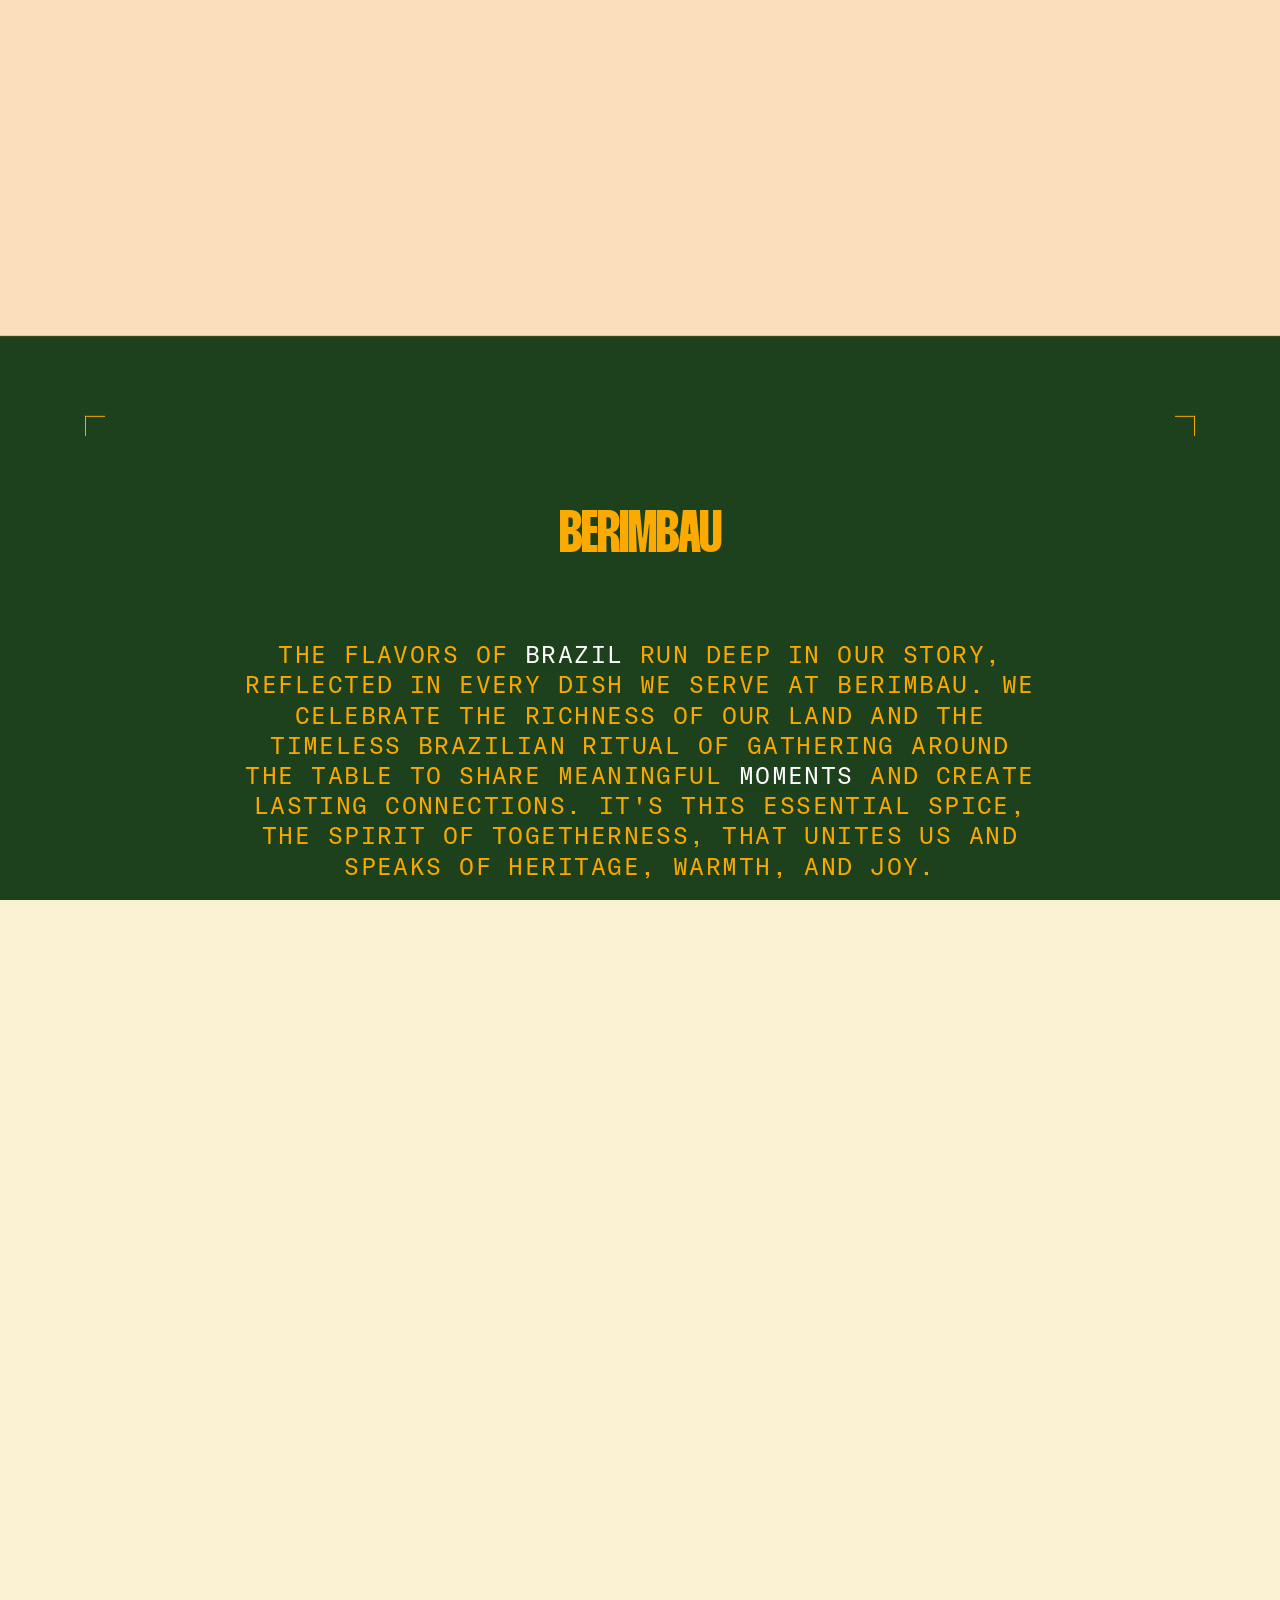
==== index.html @ 38a31f4e "init" ====
<!DOCTYPE html>
<html lang="en">
  <head>
    <meta charset="UTF-8" />
    <meta http-equiv="X-UA-Compatible" content="IE=edge" />
    <meta name="viewport" content="width=device-width, initial-scale=1.0" />
    <meta name="description" content="Redox HTML Template" />

    <title>Berimbau - Brazilian Cuisine</title>

    <!-- Fav Icon -->
    <link rel="icon" type="image/x-icon" href="" />

    <!-- Vendor CSS Files -->
    <link rel="stylesheet" href="assets/vendor/bootstrap.min.css" />
    <link rel="stylesheet" href="assets/vendor/fontawesome.min.css" />
    <link rel="stylesheet" href="assets/vendor/swiper-bundle.min.css" />
    <link rel="stylesheet" href="assets/vendor/meanmenu.min.css" />
    <link rel="stylesheet" href="assets/vendor/magnific-popup.css" />
    <link rel="stylesheet" href="assets/vendor/animate.min.css" />

    <!-- Template Main CSS File -->
    <link rel="stylesheet" href="assets/css/style.css" />
  </head>

  <body
    class="body-wrapper body-digital-agency"
  >
    <!-- Preloader -->
    <div id="preloader">
      <div id="container" class="container-preloader">
        <div class="animation-preloader">
          <div class="spinner"></div>
        </div>
        <div class="loader-section section-left"></div>
        <div class="loader-section section-right"></div>
      </div>
    </div>

    <!-- Sroll to top -->
    <div class="progress-wrap">
      <svg
        class="progress-circle svg-content"
        width="100%"
        height="100%"
        viewBox="-1 -1 102 102"
      >
        <path d="M50,1 a49,49 0 0,1 0,98 a49,49 0 0,1 0,-98"></path>
      </svg>
    </div>

    <!-- cursorAnimation start -->
    <div class="cursor-wrapper relative">
      <div class="cursor"></div>
      <div class="cursor-follower"></div>
    </div>
    <!-- cursorAnimation end -->

    <!-- Header area end -->

    <div class="has-smooth" id="has_smooth"></div>
    <div id="smooth-wrapper">
      <div id="smooth-content">
        <main>
          <!-- hero area start  -->
          <section class="hero-area">
            <!-- Video Background -->
            <div class="hero-video-bg">
              <video
                class="hero-video"
                loop=""
                muted=""
                autoplay=""
                playsinline=""
              >
                <source src="assets/mezzanine2.mp4" type="video/mp4" />
              </video>
              <!-- <div class="video-overlay"></div> -->
            </div>

            <div class="container large">
              <div class="hero-area-inner section-spacing-top">
                <div class="hero-content section-spacing-bottom">
                  <div
                    class="award-wrapper fade-anim"
                    data-delay="0.90"
                    data-direction="left"
                    data-ease="back.out(4)"
                  >
                    <div class="circle-text-wrapper">
                      <div class="circle-text">
                        <img
                          src="assets/misc/badge.svg"
                          alt="image"
                          class="text"
                        />
                        <img
                          src="assets/icons/AVE@4x.png"
                          alt="image"
                          width="80"
                          height="80"
                          class="icon"
                        />
                      </div>
                    </div>
                  </div>
                </div>
                <div class="big-text-wrapper">
                  <h2 class="big-text">BERIMBAU</h2>
                </div>
              </div>
            </div>
          </section>
          <!-- hero area end  -->

          <!-- about area start  -->
          <section class="about-area">
            <div class="container large">
              <div class="about-area-inner section-spacing">
                <div class="section-content">
                  <div class="shape-1"></div>
                  <div class="shape-2"></div>
                  <div class="shape-3"></div>
                  <div class="shape-4"></div>
                  <div class="section-title-wrapper">
                    <div class="title-wrapper">
                      <h2 class="section-title">BERIMBAU</h2>
                    </div>
                  </div>
                  <div class="text-wrapper">
                    <p class="text gtamericamono">
                      The flavors of
                      <span class="hover-brazil">Brazil</span> run deep in our
                      story, reflected in every dish we serve at Berimbau. We
                      celebrate the richness of our land and the timeless
                      Brazilian ritual of gathering around the table to share
                      meaningful <span class="hover-moments">moments</span> and
                      create lasting connections. It's this essential spice, the
                      spirit of togetherness, that unites us and speaks of
                      heritage, warmth, and joy.
                    </p>
                  </div>
                  <div class="btn-wrapper">
                    <a
                      href="#"
                      class="rr-btn btn-text-fli hover-bg-theme"
                    >
                      <span class="btn-wrap">
                        <span class="text-one">Learn More About Us</span>
                        <span class="text-two">Learn More About Us</span>
                      </span>
                    </a>
                  </div>
                </div>
              </div>
            </div>
          </section>
          <!-- about area end  -->

          <!-- actually-area area start  -->
          <section class="actually-area">
            <div class="actually-area-inner section-spacing">
              <div class="container">
                <div class="bg-area"></div>
                <h2 class="section-title t_line taybenditos">
                  AUTHENTIC BRAZILIAN CUISINE IN TWO VIBRANT LOCATIONS
                </h2>
              </div>
            </div>
          </section>
          <!-- actually-area area end  -->

          <!-- service area start  -->
          <section class="service-area-2">
            <div class="service-area-2-inner">
              <div class="services-wrapper-box section-spacing-bottom">
                <div class="container large">
                  <div class="services-wrapper-2">
                    <a class="fade-anim" href="#">
                      <div class="service-box-wrapper">
                        <div class="service-box">
                          <div class="number">001</div>
                          <h3 class="title taybenditos">
                            WEST <br />
                            VILLAGE
                          </h3>
                          <p class="text">
                            <strong>Address</strong><br />
                            43 Carmine St, New York, NY 10014<br /><br />
                            <strong>Hours</strong><br />
                            Mon, Wed-Thu: 11:30 AM–10:30 PM<br />
                            Fri: 11:30 AM–11 PM<br />
                            Sat-Sun: 11 AM–10:30 PM<br />
                            Tue: Closed
                          </p>
                        </div>
                      </div>
                    </a>
                    <a class="fade-anim" href="#">
                      <div class="service-box-wrapper">
                        <div class="service-box">
                          <div class="number">002</div>
                          <h3 class="title taybenditos">
                            MIDTOWN <br />
                            NEW YORK
                          </h3>
                          <p class="text">
                            <strong>Address</strong><br />
                            3 West 36th Street, New York, NY 10018<br /><br />
                            <strong>Hours</strong><br />
                            Mon-Thu: 11:30 AM - 10 PM<br />
                            Fri-Sat: 11:30 AM - 11 PM<br />
                            Sun: 11:30 AM - 10 PM
                          </p>
                        </div>
                      </div>
                    </a>
                  </div>
                </div>
              </div>
            </div>
          </section>
          <!-- service area end  -->

          <!-- team area start  -->
          <section class="team-area">
            <div class="container large">
              <div class="team-area-inner section-spacing">
                <div class="section-header fade-anim">
                  <div class="section-title-wrapper">
                    <div class="title-wrapper">
                      <h2
                        class="section-title rr_title_anim taybenditos" style="color: #1d411d;"
                      >
                        Taste the best of Berimbau
                        <img
                          src="assets/icons/TUCANO@4x.png"
                          width="80"
                          height="80"
                        />
                      </h2>
                    </div>
                  </div>
                  <div class="text-wrapper">
                    <p class="text">Experience authentic Brazilian flavors in the heart of New
                      York City.</p>
                  </div>
                </div>
                <div class="team-wrapper-box">
                  <div class="team-wrapper fade-anim">
                    <div class="team-box">
                      <div class="thumb">
                        <a href="#"
                          ><img src="assets/misc/DSC06161.jpg" alt="image"
                        /></a>
                      </div>
                      <div class="content">
                        <span class="post">Picanha Fest</span>
                      </div>
                    </div>
                    <div class="team-box">
                      <div class="thumb">
                        <a href="#"
                          ><img src="assets/misc/DSC06194.jpg" alt="image"
                        /></a>
                      </div>
                      <div class="content">
                        <span class="post">Feiojoada</span>
                      </div>
                    </div>
                    <div class="team-box">
                      <div class="thumb">
                        <a href="#"
                          ><img src="assets/misc/DSC06279.jpg" alt="image"
                        /></a>
                      </div>
                      <div class="content">
                        <span class="post">Strogonoff</span>
                      </div>
                    </div>
                    <div class="team-box">
                      <div class="thumb">
                        <a href="#"
                          ><img src="assets/misc/DSC06161.jpg" alt="image"
                        /></a>
                      </div>
                      <div class="content">
                        <span class="post">Entrada Fest</span>
                      </div>
                    </div>
                  </div>
                </div>
              </div>
              <div class="menu-btn-wrapper">
                <div class="btn-wrapper">
                  <a
                    href="#"
                    class="rr-btn btn-text-fli hover-bg-theme"
                  >
                    <span class="btn-wrap">
                      <span class="text-one">Explore the Menu</span>
                      <span class="text-two">Explore the Menu</span>
                    </span>
                  </a>
                </div>
              </div>
            </div>
          </section>
          <!-- team area end  -->

          <!-- cta area start  -->
          <section class="cta-area-2">
            <div class="cta-area-2-inner">
              <div class="section-header">
                <div class="section-title-wrapper">
                  <div class="title-wrapper fade-anim">
                    <h2 class="section-title taybenditos" style="color: #1d411d;">
                      <a href="#"
                        >NYC's First Caipirinha Bar
                        <span class="line"></span>
                        NYC's First Caipirinha Bar
                        <span class="line"></span> NYC's First Caipirinha Bar
                        <span class="line"></span> NYC's First Caipirinha Bar
                        <span class="line"></span> NYC's First Caipirinha Bar</a
                      >
                    </h2>
                  </div>
                </div>
              </div>
            </div>
          </section>
          <!-- cta area end  -->

          <!-- about area start  -->
          <div class="about-area-3" style="background-color: #ff9b87;">
            <div class="container large">
              <div class="about-area-3-inner section-spacing">
                <div class="section-content section-spacing">
                  <h2 class="section-title taybenditos" style="color: #1d411d;">NYC's First Caipirinha Bar in Two Locations and one soul.</h2> 
                  <div class="about-thumb about_3__thumb-anim fade-anim">
                    <img
                      class="thumb-1"
                      src="assets/misc/DSC06132.jpg"
                      alt="image"
                    />
                    <img
                      class="thumb-2"
                      src="assets/misc/DSC06413.jpg"
                      alt="image"
                    />
                    <img
                      class="thumb-3"
                      src="assets/misc/DSC06161.jpg"
                      alt="image"
                    />
                    <img
                      class="thumb-4"
                      src="assets/misc/DSC06279.jpg"
                      alt="image"
                    />
                  </div>
                </div>
              </div>
            </div>
          </div>
          <!-- about area end  -->

           <!-- circular shape area start  -->
           <div class="mb--1">
            <div class="circular-shape-wrapper">
              <div class="shape-thumb">
                <img src="assets/icons/ICONS_RGB_VINIL.svg" alt="image" width="200" height="200">
              </div>
            </div>
          </div>
          <!-- circular shape area end  -->

          <!-- funfact area start  -->
        <section class="funfact-area-2">
          <div class="funfact-area-2-inner section-spacing-top">
            <div class="container large">
              <div class="section-header fade-anim">
                <div class="section-title-wrapper">
                  <div class="title-wrapper">
                    <h2 class="section-title taybenditos rr_title_anim">Exclusive Upstairs Experience <img src="assets/icons/ICONS_RGB_AVE.svg" alt="image" width="80" height="80"></h2>
                    </h2>
                  </div>
                </div>
              </div>
              <div class="section-content">
                <div class="info-text fade-anim" data-direction="right">
                  <span class="year gtamericamono" style="font-weight: bold;">2F</span>
                  <div class="about-info">
                    <img src="assets/icons/ICONS_RGB_SOL.svg" alt="image">
                    <p class="text gtamericamono">Exclusive VIP experience</p>
                  </div>
                </div>
              </div>
            </div>
            <div class="thumb fade-anim">
              <img src="assets/misc/DSC06132.jpg" alt="image">
            </div>
          </div>
        </section>
        <!-- funfact area end  -->

        <!-- client area start  -->
        <div class="client-area-3">
          <div class="client-area-3-inner section-spacing">
            <div class="container large">
              <div class="section-header fade-anim">
                <div class="text-wrapper">
                  <h2 class="text rr_title_anim taybenditos">Would you join us upstairs? <a href="">Discover Second Floor</a></h2>
                </div>
              </div>
            </div>            
          </div>
        </div>
        <!-- client area end  -->

        <!-- testimonial area start  -->
        <section class="testimonial-area moving-testimonial">
          <div class="container large">
            <div class="testimonial-area-inner section-spacing-top">
              <div class="section-header">
                <div class="section-title-wrapper">
                  <div class="title-wrapper">
                    <h2 class="section-title taybenditos rr_title_anim">What NYC is Talking About Us?
                    </h2>
                  </div>
                </div>
              </div>
            </div>
          </div>
          <div class="testimonial-wrapper-box section-spacing-bottom">
            <div class="pin">
              <div class="container full-hd">
                <div class="testimonial-wrapper">
                  <div class="testimonial-item t-card">
                    <div class="content">

                      <div class="text-wrapper">
                        <p class="text">“They took the time to understand my brand and target audience, and
                          developed a marketing strategy that perfectly captured our essence. Their creative
                          campaigns led to a significant increase in sales, and their expertise helped us secure a
                          valuable partnership with another company</p>
                      </div>
                      <div class="author">
                        <div class="meta">
                          <h3 class="name">Michael Mahanay</h3>
                          <span class="post">CMO, Supra</span>
                        </div>
                        <div class="icon">
                          <img class="quote-icon" src="assets/imgs/icon/icon-3.webp" alt="Quote Icon">
                        </div>
                      </div>
                    </div>
                  </div>
                  <div class="testimonial-item t-card light">
                    <div class="content">

                      <div class="text-wrapper">
                        <p class="text">Their mission is to empower the brands we believe in with tailor-made
                          approaches
                          that ignite creativity and growth without limits. We discovered more funny quality work.</p>
                      </div>
                      <div class="author">
                        <div class="meta">
                          <h3 class="name">James David</h3>
                          <span class="post">Lead Developer, Dexra</span>
                        </div>
                        <div class="icon">
                          <img class="quote-icon" src="assets/imgs/icon/icon-3-light.webp" alt="Quote Icon">
                        </div>
                      </div>
                    </div>
                  </div>
                  <div class="testimonial-item t-card">
                    <div class="content">

                      <div class="text-wrapper">
                        <p class="text">Redox always eager to collaborate with forward-thinking individuals and
                          organizations, using the power of design and technology to tackle today’s challenges and
                          shape
                          a better future from sleek websites to memorable branding, I offer creative solutions that
                          connect, engage, and drive results</p>
                      </div>
                      <div class="author">
                        <div class="meta">
                          <h3 class="name">Brenda C. Janet</h3>
                          <span class="post">Lead Designer, Fexzo</span>
                        </div>
                        <div class="icon">
                          <img class="quote-icon" src="assets/imgs/icon/icon-3.webp" alt="Quote Icon">
                        </div>
                      </div>
                    </div>
                  </div>
                  <div class="testimonial-item t-card light">
                    <div class="content">

                      <div class="text-wrapper">
                        <p class="text">Design is a team effort, and I believe in a true partnership. By working
                          closely
                          with you, understanding your vision, and staying open to feedback. We can create something
                          that truly resonates.</p>
                      </div>
                      <div class="author">
                        <div class="meta">
                          <h3 class="name">Martin Carlos</h3>
                          <span class="post">CEO & Founder, Dulex</span>
                        </div>
                        <div class="icon">
                          <img class="quote-icon" src="assets/imgs/icon/icon-3-light.webp" alt="Quote Icon">
                        </div>
                      </div>
                    </div>
                  </div>
                  <div class="testimonial-item t-card">
                    <div class="content">

                      <div class="text-wrapper">
                        <p class="text">“They took the time to understand my brand and target audience, and developed
                          a
                          marketing strategy that perfectly captured our essence. Their creative campaigns led to a
                          significant increase in sales, and their expertise helped us secure a valuable partnership
                          with another company</p>
                      </div>
                      <div class="author">
                        <div class="meta">
                          <h3 class="name">Garry J. Coburn</h3>
                          <span class="post">Project Manager, Camos</span>
                        </div>
                        <div class="icon">
                          <img class="quote-icon" src="assets/imgs/icon/icon-3.webp" alt="Quote Icon">
                        </div>
                      </div>
                    </div>
                  </div>
                </div>
              </div>
            </div>
          </div>
        </section>
        <!-- testimonial area end  -->

        </main>
        <!-- footer area start  -->
        <!-- <footer class="footer-area-2">
          <div class="container large">
            <div class="footer-widget-wrapper-box">
              <div class="footer-widget-wrapper">
                <div class="footer-widget-box newsletter">
                  <form action="#" class="subscribe-form">
                    <div class="input-field">
                      <input type="email" placeholder="Enter your email">
                      <button type="submit" class="subscribe-btn"><img src="assets/imgs/icon/icon-1.webp"
                          alt="image"></button>
                    </div>
                  </form>
                  <div class="subscription-text">
                    <div class="text-wrapper">
                      <p class="text">By subscribing you agree with our
                        <a href="contact.html">Privacy Policy</a>
                      </p>
                    </div>
                  </div>
                </div>
                <div class="footer-widget-box">
                  <h2 class="title">Company</h2>
                  <ul class="footer-nav-list">
                    <li><a href="contact.html">agency</a></li>
                    <li><a href="contact.html">Solutions</a></li>
                    <li><a href="contact.html">Community</a></li>
                    <li><a href="contact.html">Work</a></li>
                    <li><a href="contact.html">Contact</a></li>
                  </ul>
                </div>
                <div class="footer-widget-box">
                  <h2 class="title">Social</h2>
                  <ul class="footer-nav-list">
                    <li><a href="contact.html">Facebook</a></li>
                    <li><a href="contact.html">Twitter</a></li>
                    <li><a href="contact.html">Dribbble</a></li>
                    <li><a href="contact.html">Instagram</a></li>
                    <li><a href="contact.html">Awwwards</a></li>
                    <li><a href="contact.html">YouTube</a></li>
                  </ul>
                </div>
                <div class="footer-widget-box">
                  <h2 class="title">Office</h2>
                  <ul class="footer-nav-list">
                    <li><a href="contact.html">New York</a></li>
                    <li><a href="contact.html">Toronto</a></li>
                    <li><a href="contact.html">Berlin</a></li>
                    <li><a href="contact.html">London</a></li>
                  </ul>
                </div>
              </div>
            </div>
          </div>
          <div class="copyright-area">
            <div class="copyright-area-inner">
              <div class="copyright-text">
                <p class="text">© 2025 <a href="https://themeforest.net/user/ravextheme">RavexTheme.</a> All right
                  reserved</p>
              </div>
            </div>
          </div>
        </footer> -->
        <!-- footer area end  -->

      </div>
    </div>

    <!-- Vendor JS Files -->
    <script src="assets/vendor/jquery-3.7.1.min.js"></script>
    <script src="assets/vendor/bootstrap.bundle.min.js"></script>
    <script src="assets/vendor/jquery.magnific-popup.min.js"></script>
    <script src="assets/vendor/swiper-bundle.min.js"></script>
    <script src="assets/vendor/gsap.min.js"></script>
    <script src="assets/vendor/ScrollTrigger.min.js"></script>
    <script src="assets/vendor/ScrollSmoother.min.js"></script>
    <script src="assets/vendor/ScrollToPlugin.min.js"></script>
    <script src="assets/vendor/SplitText.min.js"></script>
    <script src="assets/vendor/TextPlugin.js"></script>
    <script src="assets/vendor/customEase.js"></script>
    <script src="assets/vendor/Flip.min.js"></script>
    <script src="assets/vendor/jquery.meanmenu.min.js"></script>
    <script src="assets/vendor/backToTop.js"></script>
    <script src="assets/vendor/matter.js"></script>
    <script src="assets/vendor/throwable.js"></script>
    <script src="assets/js/magiccursor.js"></script>

    <!-- Template Main JS File -->
    <script src="assets/js/main.js"></script>
  </body>

  <!-- Mirrored from html.ravextheme.com/redox/light/digital-agency.html by HTTrack Website Copier/3.x [XR&CO'2014], Thu, 24 Jul 2025 22:20:56 GMT -->
</html>
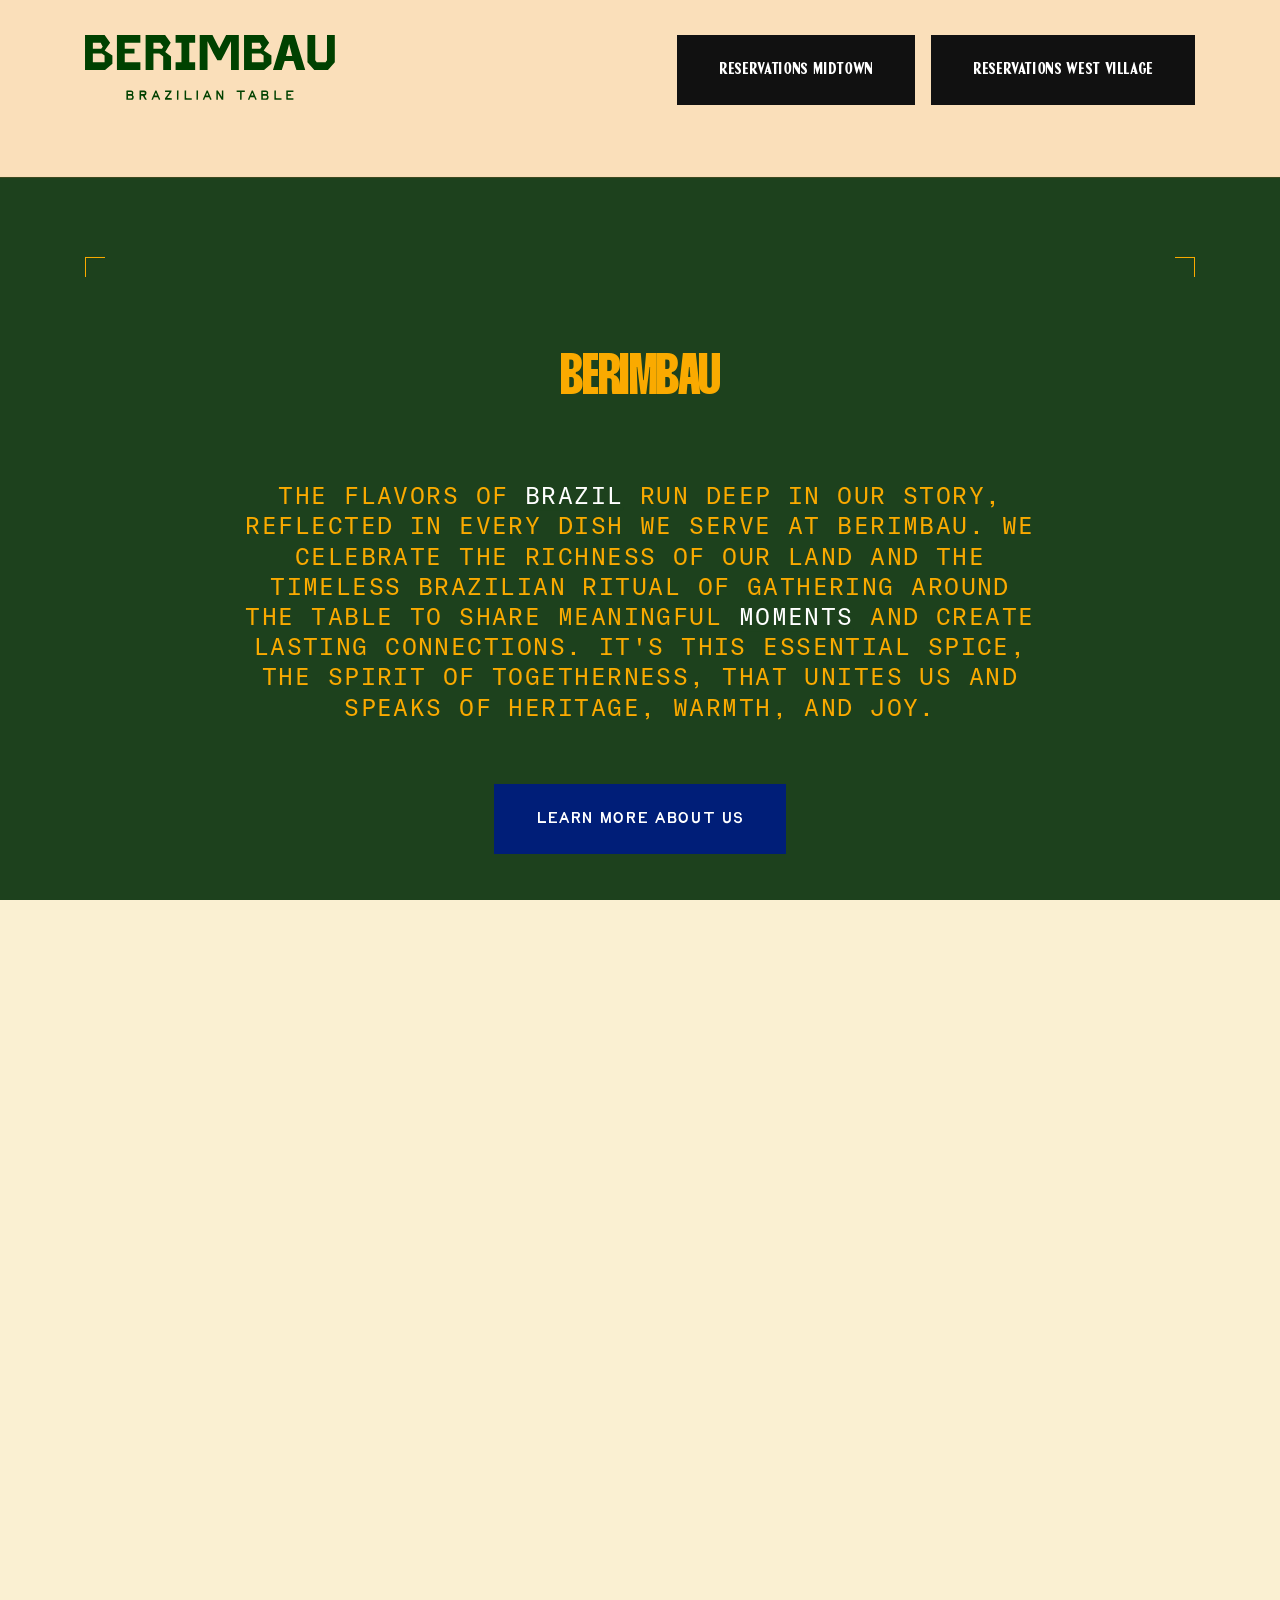
==== commit 90100b3b: "new v" ====
--- a/index.html
+++ b/index.html
@@ -1,640 +1,783 @@
-<!DOCTYPE html>
-<html lang="en">
-  <head>
-    <meta charset="UTF-8" />
-    <meta http-equiv="X-UA-Compatible" content="IE=edge" />
-    <meta name="viewport" content="width=device-width, initial-scale=1.0" />
-    <meta name="description" content="Redox HTML Template" />
-
-    <title>Berimbau - Brazilian Cuisine</title>
-
-    <!-- Fav Icon -->
-    <link rel="icon" type="image/x-icon" href="" />
-
-    <!-- Vendor CSS Files -->
-    <link rel="stylesheet" href="assets/vendor/bootstrap.min.css" />
-    <link rel="stylesheet" href="assets/vendor/fontawesome.min.css" />
-    <link rel="stylesheet" href="assets/vendor/swiper-bundle.min.css" />
-    <link rel="stylesheet" href="assets/vendor/meanmenu.min.css" />
-    <link rel="stylesheet" href="assets/vendor/magnific-popup.css" />
-    <link rel="stylesheet" href="assets/vendor/animate.min.css" />
-
-    <!-- Template Main CSS File -->
-    <link rel="stylesheet" href="assets/css/style.css" />
-  </head>
-
-  <body
-    class="body-wrapper body-digital-agency"
-  >
-    <!-- Preloader -->
-    <div id="preloader">
-      <div id="container" class="container-preloader">
-        <div class="animation-preloader">
-          <div class="spinner"></div>
-        </div>
-        <div class="loader-section section-left"></div>
-        <div class="loader-section section-right"></div>
-      </div>
-    </div>
-
-    <!-- Sroll to top -->
-    <div class="progress-wrap">
-      <svg
-        class="progress-circle svg-content"
-        width="100%"
-        height="100%"
-        viewBox="-1 -1 102 102"
-      >
-        <path d="M50,1 a49,49 0 0,1 0,98 a49,49 0 0,1 0,-98"></path>
-      </svg>
-    </div>
-
-    <!-- cursorAnimation start -->
-    <div class="cursor-wrapper relative">
-      <div class="cursor"></div>
-      <div class="cursor-follower"></div>
-    </div>
-    <!-- cursorAnimation end -->
-
-    <!-- Header area end -->
-
-    <div class="has-smooth" id="has_smooth"></div>
-    <div id="smooth-wrapper">
-      <div id="smooth-content">
-        <main>
-          <!-- hero area start  -->
-          <section class="hero-area">
-            <!-- Video Background -->
-            <div class="hero-video-bg">
-              <video
-                class="hero-video"
-                loop=""
-                muted=""
-                autoplay=""
-                playsinline=""
-              >
-                <source src="assets/mezzanine2.mp4" type="video/mp4" />
-              </video>
-              <!-- <div class="video-overlay"></div> -->
-            </div>
-
-            <div class="container large">
-              <div class="hero-area-inner section-spacing-top">
-                <div class="hero-content section-spacing-bottom">
-                  <div
-                    class="award-wrapper fade-anim"
-                    data-delay="0.90"
-                    data-direction="left"
-                    data-ease="back.out(4)"
-                  >
-                    <div class="circle-text-wrapper">
-                      <div class="circle-text">
-                        <img
-                          src="assets/misc/badge.svg"
-                          alt="image"
-                          class="text"
-                        />
-                        <img
-                          src="assets/icons/AVE@4x.png"
-                          alt="image"
-                          width="80"
-                          height="80"
-                          class="icon"
-                        />
-                      </div>
-                    </div>
-                  </div>
-                </div>
-                <div class="big-text-wrapper">
-                  <h2 class="big-text">BERIMBAU</h2>
-                </div>
-              </div>
-            </div>
-          </section>
-          <!-- hero area end  -->
-
-          <!-- about area start  -->
-          <section class="about-area">
-            <div class="container large">
-              <div class="about-area-inner section-spacing">
-                <div class="section-content">
-                  <div class="shape-1"></div>
-                  <div class="shape-2"></div>
-                  <div class="shape-3"></div>
-                  <div class="shape-4"></div>
-                  <div class="section-title-wrapper">
-                    <div class="title-wrapper">
-                      <h2 class="section-title">BERIMBAU</h2>
-                    </div>
-                  </div>
-                  <div class="text-wrapper">
-                    <p class="text gtamericamono">
-                      The flavors of
-                      <span class="hover-brazil">Brazil</span> run deep in our
-                      story, reflected in every dish we serve at Berimbau. We
-                      celebrate the richness of our land and the timeless
-                      Brazilian ritual of gathering around the table to share
-                      meaningful <span class="hover-moments">moments</span> and
-                      create lasting connections. It's this essential spice, the
-                      spirit of togetherness, that unites us and speaks of
-                      heritage, warmth, and joy.
-                    </p>
-                  </div>
-                  <div class="btn-wrapper">
-                    <a
-                      href="#"
-                      class="rr-btn btn-text-fli hover-bg-theme"
-                    >
-                      <span class="btn-wrap">
-                        <span class="text-one">Learn More About Us</span>
-                        <span class="text-two">Learn More About Us</span>
-                      </span>
-                    </a>
-                  </div>
-                </div>
-              </div>
-            </div>
-          </section>
-          <!-- about area end  -->
-
-          <!-- actually-area area start  -->
-          <section class="actually-area">
-            <div class="actually-area-inner section-spacing">
-              <div class="container">
-                <div class="bg-area"></div>
-                <h2 class="section-title t_line taybenditos">
-                  AUTHENTIC BRAZILIAN CUISINE IN TWO VIBRANT LOCATIONS
-                </h2>
-              </div>
-            </div>
-          </section>
-          <!-- actually-area area end  -->
-
-          <!-- service area start  -->
-          <section class="service-area-2">
-            <div class="service-area-2-inner">
-              <div class="services-wrapper-box section-spacing-bottom">
-                <div class="container large">
-                  <div class="services-wrapper-2">
-                    <a class="fade-anim" href="#">
-                      <div class="service-box-wrapper">
-                        <div class="service-box">
-                          <div class="number">001</div>
-                          <h3 class="title taybenditos">
-                            WEST <br />
-                            VILLAGE
-                          </h3>
-                          <p class="text">
-                            <strong>Address</strong><br />
-                            43 Carmine St, New York, NY 10014<br /><br />
-                            <strong>Hours</strong><br />
-                            Mon, Wed-Thu: 11:30 AM–10:30 PM<br />
-                            Fri: 11:30 AM–11 PM<br />
-                            Sat-Sun: 11 AM–10:30 PM<br />
-                            Tue: Closed
-                          </p>
-                        </div>
-                      </div>
-                    </a>
-                    <a class="fade-anim" href="#">
-                      <div class="service-box-wrapper">
-                        <div class="service-box">
-                          <div class="number">002</div>
-                          <h3 class="title taybenditos">
-                            MIDTOWN <br />
-                            NEW YORK
-                          </h3>
-                          <p class="text">
-                            <strong>Address</strong><br />
-                            3 West 36th Street, New York, NY 10018<br /><br />
-                            <strong>Hours</strong><br />
-                            Mon-Thu: 11:30 AM - 10 PM<br />
-                            Fri-Sat: 11:30 AM - 11 PM<br />
-                            Sun: 11:30 AM - 10 PM
-                          </p>
-                        </div>
-                      </div>
-                    </a>
-                  </div>
-                </div>
-              </div>
-            </div>
-          </section>
-          <!-- service area end  -->
-
-          <!-- team area start  -->
-          <section class="team-area">
-            <div class="container large">
-              <div class="team-area-inner section-spacing">
-                <div class="section-header fade-anim">
-                  <div class="section-title-wrapper">
-                    <div class="title-wrapper">
-                      <h2
-                        class="section-title rr_title_anim taybenditos" style="color: #1d411d;"
-                      >
-                        Taste the best of Berimbau
-                        <img
-                          src="assets/icons/TUCANO@4x.png"
-                          width="80"
-                          height="80"
-                        />
-                      </h2>
-                    </div>
-                  </div>
-                  <div class="text-wrapper">
-                    <p class="text">Experience authentic Brazilian flavors in the heart of New
-                      York City.</p>
-                  </div>
-                </div>
-                <div class="team-wrapper-box">
-                  <div class="team-wrapper fade-anim">
-                    <div class="team-box">
-                      <div class="thumb">
-                        <a href="#"
-                          ><img src="assets/misc/DSC06161.jpg" alt="image"
-                        /></a>
-                      </div>
-                      <div class="content">
-                        <span class="post">Picanha Fest</span>
-                      </div>
-                    </div>
-                    <div class="team-box">
-                      <div class="thumb">
-                        <a href="#"
-                          ><img src="assets/misc/DSC06194.jpg" alt="image"
-                        /></a>
-                      </div>
-                      <div class="content">
-                        <span class="post">Feiojoada</span>
-                      </div>
-                    </div>
-                    <div class="team-box">
-                      <div class="thumb">
-                        <a href="#"
-                          ><img src="assets/misc/DSC06279.jpg" alt="image"
-                        /></a>
-                      </div>
-                      <div class="content">
-                        <span class="post">Strogonoff</span>
-                      </div>
-                    </div>
-                    <div class="team-box">
-                      <div class="thumb">
-                        <a href="#"
-                          ><img src="assets/misc/DSC06161.jpg" alt="image"
-                        /></a>
-                      </div>
-                      <div class="content">
-                        <span class="post">Entrada Fest</span>
-                      </div>
-                    </div>
-                  </div>
-                </div>
-              </div>
-              <div class="menu-btn-wrapper">
-                <div class="btn-wrapper">
-                  <a
-                    href="#"
-                    class="rr-btn btn-text-fli hover-bg-theme"
-                  >
-                    <span class="btn-wrap">
-                      <span class="text-one">Explore the Menu</span>
-                      <span class="text-two">Explore the Menu</span>
-                    </span>
-                  </a>
-                </div>
-              </div>
-            </div>
-          </section>
-          <!-- team area end  -->
-
-          <!-- cta area start  -->
-          <section class="cta-area-2">
-            <div class="cta-area-2-inner">
-              <div class="section-header">
-                <div class="section-title-wrapper">
-                  <div class="title-wrapper fade-anim">
-                    <h2 class="section-title taybenditos" style="color: #1d411d;">
-                      <a href="#"
-                        >NYC's First Caipirinha Bar
-                        <span class="line"></span>
-                        NYC's First Caipirinha Bar
-                        <span class="line"></span> NYC's First Caipirinha Bar
-                        <span class="line"></span> NYC's First Caipirinha Bar
-                        <span class="line"></span> NYC's First Caipirinha Bar</a
-                      >
-                    </h2>
-                  </div>
-                </div>
-              </div>
-            </div>
-          </section>
-          <!-- cta area end  -->
-
-          <!-- about area start  -->
-          <div class="about-area-3" style="background-color: #ff9b87;">
-            <div class="container large">
-              <div class="about-area-3-inner section-spacing">
-                <div class="section-content section-spacing">
-                  <h2 class="section-title taybenditos" style="color: #1d411d;">NYC's First Caipirinha Bar in Two Locations and one soul.</h2> 
-                  <div class="about-thumb about_3__thumb-anim fade-anim">
-                    <img
-                      class="thumb-1"
-                      src="assets/misc/DSC06132.jpg"
-                      alt="image"
-                    />
-                    <img
-                      class="thumb-2"
-                      src="assets/misc/DSC06413.jpg"
-                      alt="image"
-                    />
-                    <img
-                      class="thumb-3"
-                      src="assets/misc/DSC06161.jpg"
-                      alt="image"
-                    />
-                    <img
-                      class="thumb-4"
-                      src="assets/misc/DSC06279.jpg"
-                      alt="image"
-                    />
-                  </div>
-                </div>
-              </div>
-            </div>
-          </div>
-          <!-- about area end  -->
-
-           <!-- circular shape area start  -->
-           <div class="mb--1">
-            <div class="circular-shape-wrapper">
-              <div class="shape-thumb">
-                <img src="assets/icons/ICONS_RGB_VINIL.svg" alt="image" width="200" height="200">
-              </div>
-            </div>
-          </div>
-          <!-- circular shape area end  -->
-
-          <!-- funfact area start  -->
-        <section class="funfact-area-2">
-          <div class="funfact-area-2-inner section-spacing-top">
-            <div class="container large">
-              <div class="section-header fade-anim">
-                <div class="section-title-wrapper">
-                  <div class="title-wrapper">
-                    <h2 class="section-title taybenditos rr_title_anim">Exclusive Upstairs Experience <img src="assets/icons/ICONS_RGB_AVE.svg" alt="image" width="80" height="80"></h2>
-                    </h2>
-                  </div>
-                </div>
-              </div>
-              <div class="section-content">
-                <div class="info-text fade-anim" data-direction="right">
-                  <span class="year gtamericamono" style="font-weight: bold;">2F</span>
-                  <div class="about-info">
-                    <img src="assets/icons/ICONS_RGB_SOL.svg" alt="image">
-                    <p class="text gtamericamono">Exclusive VIP experience</p>
-                  </div>
-                </div>
-              </div>
-            </div>
-            <div class="thumb fade-anim">
-              <img src="assets/misc/DSC06132.jpg" alt="image">
-            </div>
-          </div>
-        </section>
-        <!-- funfact area end  -->
-
-        <!-- client area start  -->
-        <div class="client-area-3">
-          <div class="client-area-3-inner section-spacing">
-            <div class="container large">
-              <div class="section-header fade-anim">
-                <div class="text-wrapper">
-                  <h2 class="text rr_title_anim taybenditos">Would you join us upstairs? <a href="">Discover Second Floor</a></h2>
-                </div>
-              </div>
-            </div>            
-          </div>
-        </div>
-        <!-- client area end  -->
-
-        <!-- testimonial area start  -->
-        <section class="testimonial-area moving-testimonial">
-          <div class="container large">
-            <div class="testimonial-area-inner section-spacing-top">
-              <div class="section-header">
-                <div class="section-title-wrapper">
-                  <div class="title-wrapper">
-                    <h2 class="section-title taybenditos rr_title_anim">What NYC is Talking About Us?
-                    </h2>
-                  </div>
-                </div>
-              </div>
-            </div>
-          </div>
-          <div class="testimonial-wrapper-box section-spacing-bottom">
-            <div class="pin">
-              <div class="container full-hd">
-                <div class="testimonial-wrapper">
-                  <div class="testimonial-item t-card">
-                    <div class="content">
-
-                      <div class="text-wrapper">
-                        <p class="text">“They took the time to understand my brand and target audience, and
-                          developed a marketing strategy that perfectly captured our essence. Their creative
-                          campaigns led to a significant increase in sales, and their expertise helped us secure a
-                          valuable partnership with another company</p>
-                      </div>
-                      <div class="author">
-                        <div class="meta">
-                          <h3 class="name">Michael Mahanay</h3>
-                          <span class="post">CMO, Supra</span>
-                        </div>
-                        <div class="icon">
-                          <img class="quote-icon" src="assets/imgs/icon/icon-3.webp" alt="Quote Icon">
-                        </div>
-                      </div>
-                    </div>
-                  </div>
-                  <div class="testimonial-item t-card light">
-                    <div class="content">
-
-                      <div class="text-wrapper">
-                        <p class="text">Their mission is to empower the brands we believe in with tailor-made
-                          approaches
-                          that ignite creativity and growth without limits. We discovered more funny quality work.</p>
-                      </div>
-                      <div class="author">
-                        <div class="meta">
-                          <h3 class="name">James David</h3>
-                          <span class="post">Lead Developer, Dexra</span>
-                        </div>
-                        <div class="icon">
-                          <img class="quote-icon" src="assets/imgs/icon/icon-3-light.webp" alt="Quote Icon">
-                        </div>
-                      </div>
-                    </div>
-                  </div>
-                  <div class="testimonial-item t-card">
-                    <div class="content">
-
-                      <div class="text-wrapper">
-                        <p class="text">Redox always eager to collaborate with forward-thinking individuals and
-                          organizations, using the power of design and technology to tackle today’s challenges and
-                          shape
-                          a better future from sleek websites to memorable branding, I offer creative solutions that
-                          connect, engage, and drive results</p>
-                      </div>
-                      <div class="author">
-                        <div class="meta">
-                          <h3 class="name">Brenda C. Janet</h3>
-                          <span class="post">Lead Designer, Fexzo</span>
-                        </div>
-                        <div class="icon">
-                          <img class="quote-icon" src="assets/imgs/icon/icon-3.webp" alt="Quote Icon">
-                        </div>
-                      </div>
-                    </div>
-                  </div>
-                  <div class="testimonial-item t-card light">
-                    <div class="content">
-
-                      <div class="text-wrapper">
-                        <p class="text">Design is a team effort, and I believe in a true partnership. By working
-                          closely
-                          with you, understanding your vision, and staying open to feedback. We can create something
-                          that truly resonates.</p>
-                      </div>
-                      <div class="author">
-                        <div class="meta">
-                          <h3 class="name">Martin Carlos</h3>
-                          <span class="post">CEO & Founder, Dulex</span>
-                        </div>
-                        <div class="icon">
-                          <img class="quote-icon" src="assets/imgs/icon/icon-3-light.webp" alt="Quote Icon">
-                        </div>
-                      </div>
-                    </div>
-                  </div>
-                  <div class="testimonial-item t-card">
-                    <div class="content">
-
-                      <div class="text-wrapper">
-                        <p class="text">“They took the time to understand my brand and target audience, and developed
-                          a
-                          marketing strategy that perfectly captured our essence. Their creative campaigns led to a
-                          significant increase in sales, and their expertise helped us secure a valuable partnership
-                          with another company</p>
-                      </div>
-                      <div class="author">
-                        <div class="meta">
-                          <h3 class="name">Garry J. Coburn</h3>
-                          <span class="post">Project Manager, Camos</span>
-                        </div>
-                        <div class="icon">
-                          <img class="quote-icon" src="assets/imgs/icon/icon-3.webp" alt="Quote Icon">
-                        </div>
-                      </div>
-                    </div>
-                  </div>
-                </div>
-              </div>
-            </div>
-          </div>
-        </section>
-        <!-- testimonial area end  -->
-
-        </main>
-        <!-- footer area start  -->
-        <!-- <footer class="footer-area-2">
-          <div class="container large">
-            <div class="footer-widget-wrapper-box">
-              <div class="footer-widget-wrapper">
-                <div class="footer-widget-box newsletter">
-                  <form action="#" class="subscribe-form">
-                    <div class="input-field">
-                      <input type="email" placeholder="Enter your email">
-                      <button type="submit" class="subscribe-btn"><img src="assets/imgs/icon/icon-1.webp"
-                          alt="image"></button>
-                    </div>
-                  </form>
-                  <div class="subscription-text">
-                    <div class="text-wrapper">
-                      <p class="text">By subscribing you agree with our
-                        <a href="contact.html">Privacy Policy</a>
-                      </p>
-                    </div>
-                  </div>
-                </div>
-                <div class="footer-widget-box">
-                  <h2 class="title">Company</h2>
-                  <ul class="footer-nav-list">
-                    <li><a href="contact.html">agency</a></li>
-                    <li><a href="contact.html">Solutions</a></li>
-                    <li><a href="contact.html">Community</a></li>
-                    <li><a href="contact.html">Work</a></li>
-                    <li><a href="contact.html">Contact</a></li>
-                  </ul>
-                </div>
-                <div class="footer-widget-box">
-                  <h2 class="title">Social</h2>
-                  <ul class="footer-nav-list">
-                    <li><a href="contact.html">Facebook</a></li>
-                    <li><a href="contact.html">Twitter</a></li>
-                    <li><a href="contact.html">Dribbble</a></li>
-                    <li><a href="contact.html">Instagram</a></li>
-                    <li><a href="contact.html">Awwwards</a></li>
-                    <li><a href="contact.html">YouTube</a></li>
-                  </ul>
-                </div>
-                <div class="footer-widget-box">
-                  <h2 class="title">Office</h2>
-                  <ul class="footer-nav-list">
-                    <li><a href="contact.html">New York</a></li>
-                    <li><a href="contact.html">Toronto</a></li>
-                    <li><a href="contact.html">Berlin</a></li>
-                    <li><a href="contact.html">London</a></li>
-                  </ul>
-                </div>
-              </div>
-            </div>
-          </div>
-          <div class="copyright-area">
-            <div class="copyright-area-inner">
-              <div class="copyright-text">
-                <p class="text">© 2025 <a href="https://themeforest.net/user/ravextheme">RavexTheme.</a> All right
-                  reserved</p>
-              </div>
-            </div>
-          </div>
-        </footer> -->
-        <!-- footer area end  -->
-
-      </div>
-    </div>
-
-    <!-- Vendor JS Files -->
-    <script src="assets/vendor/jquery-3.7.1.min.js"></script>
-    <script src="assets/vendor/bootstrap.bundle.min.js"></script>
-    <script src="assets/vendor/jquery.magnific-popup.min.js"></script>
-    <script src="assets/vendor/swiper-bundle.min.js"></script>
-    <script src="assets/vendor/gsap.min.js"></script>
-    <script src="assets/vendor/ScrollTrigger.min.js"></script>
-    <script src="assets/vendor/ScrollSmoother.min.js"></script>
-    <script src="assets/vendor/ScrollToPlugin.min.js"></script>
-    <script src="assets/vendor/SplitText.min.js"></script>
-    <script src="assets/vendor/TextPlugin.js"></script>
-    <script src="assets/vendor/customEase.js"></script>
-    <script src="assets/vendor/Flip.min.js"></script>
-    <script src="assets/vendor/jquery.meanmenu.min.js"></script>
-    <script src="assets/vendor/backToTop.js"></script>
-    <script src="assets/vendor/matter.js"></script>
-    <script src="assets/vendor/throwable.js"></script>
-    <script src="assets/js/magiccursor.js"></script>
-
-    <!-- Template Main JS File -->
-    <script src="assets/js/main.js"></script>
-  </body>
-
-  <!-- Mirrored from html.ravextheme.com/redox/light/digital-agency.html by HTTrack Website Copier/3.x [XR&CO'2014], Thu, 24 Jul 2025 22:20:56 GMT -->
-</html>
+<!DOCTYPE html>
+<html lang="en">
+
+<head>
+  <meta charset="UTF-8" />
+  <meta http-equiv="X-UA-Compatible" content="IE=edge" />
+  <meta name="viewport" content="width=device-width, initial-scale=1.0" />
+  <meta name="description" content="Redox HTML Template" />
+
+  <title>Berimbau - Brazilian Cuisine</title>
+
+  <!-- Fav Icon -->
+  <link rel="icon" type="image/x-icon" href="" />
+
+  <!-- Vendor CSS Files -->
+  <link rel="stylesheet" href="assets/vendor/bootstrap.min.css" />
+  <link rel="stylesheet" href="assets/vendor/fontawesome.min.css" />
+  <link rel="stylesheet" href="assets/vendor/swiper-bundle.min.css" />
+  <link rel="stylesheet" href="assets/vendor/meanmenu.min.css" />
+  <link rel="stylesheet" href="assets/vendor/magnific-popup.css" />
+  <link rel="stylesheet" href="assets/vendor/animate.min.css" />
+
+  <!-- Template Main CSS File -->
+  <link rel="stylesheet" href="assets/css/style.css" />
+  <!-- Google Tag Manager -->
+  <script>(function (w, d, s, l, i) {
+      w[l] = w[l] || []; w[l].push({
+        'gtm.start':
+          new Date().getTime(), event: 'gtm.js'
+      }); var f = d.getElementsByTagName(s)[0],
+        j = d.createElement(s), dl = l != 'dataLayer' ? '&l=' + l : ''; j.async = true; j.src =
+          'https://www.googletagmanager.com/gtm.js?id=' + i + dl; f.parentNode.insertBefore(j, f);
+    })(window, document, 'script', 'dataLayer', 'GTM-TSJ2JSJR');</script>
+  <!-- End Google Tag Manager -->
+</head>
+
+<body class="body-wrapper body-digital-agency">
+  <!-- Preloader -->
+  <div id="preloader">
+    <div id="container" class="container-preloader">
+      <div class="animation-preloader">
+        <div class="spinner"></div>
+      </div>
+      <div class="loader-section section-left"></div>
+      <div class="loader-section section-right"></div>
+    </div>
+  </div>
+
+  <!-- Sroll to top -->
+  <div class="progress-wrap">
+    <svg class="progress-circle svg-content" width="100%" height="100%" viewBox="-1 -1 102 102">
+      <path d="M50,1 a49,49 0 0,1 0,98 a49,49 0 0,1 0,-98"></path>
+    </svg>
+  </div>
+
+  <!-- cursorAnimation start -->
+  <div class="cursor-wrapper relative">
+    <div class="cursor"></div>
+    <div class="cursor-follower"></div>
+  </div>
+  <!-- cursorAnimation end -->
+
+
+  <!-- Header area start -->
+  <header class="header-area-3">
+    <div class="header-main">
+      <div class="container large">
+        <div class="header-area-3__inner">
+          <div class="header__logo">
+            <img src="assets/imgs/logo_berimbau.svg" alt="image" width="400">
+          </div>
+          <div class="header__nav">
+            <div class="btn-wrapper" style="display: flex; gap: 1rem;">
+              <a href="#" class="rr-btn btn-text-fli hover-bg-theme">
+                <span class="btn-wrap">
+                  <span class="text-one">Reservations Midtown</span>
+                  <span class="text-two">Reservations Midtown</span>
+                </span>
+              </a>
+              <a href="#" class="rr-btn btn-text-fli hover-bg-theme">
+                <span class="btn-wrap">
+                  <span class="text-one">Reservations West Village</span>
+                  <span class="text-two">Reservations West Village</span>
+                </span>
+              </a>
+            </div>
+          </div>
+        </div>
+      </div>
+    </div>
+  </header>
+  <!-- Header area end -->
+
+  <!-- Header area end -->
+
+  <div class="has-smooth" id="has_smooth"></div>
+  <div id="smooth-wrapper">
+    <div id="smooth-content">
+      <main>
+        <!-- hero area start  -->
+        <section class="hero-area">
+          <!-- Video Background -->
+          <div class="hero-video-bg">
+            <video class="hero-video" loop="" muted="" autoplay="" playsinline="">
+              <source src="assets/mezzanine2.mp4" type="video/mp4" />
+            </video>
+            <!-- <div class="video-overlay"></div> -->
+          </div>
+
+          <div class="container large">
+            <div class="hero-area-inner section-spacing-top">
+              <div class="hero-content section-spacing-bottom">
+                <div class="award-wrapper fade-anim" data-delay="0.90" data-direction="left" data-ease="back.out(4)">
+                  <div class="circle-text-wrapper">
+
+                  </div>
+                </div>
+              </div>
+              <div class="big-text-wrapper">
+                <h2 class="big-text">BERIMBAU</h2>
+              </div>
+            </div>
+          </div>
+        </section>
+        <!-- hero area end  -->
+
+        <!-- about area start  -->
+        <section class="about-area">
+          <div class="container large">
+            <div class="about-area-inner section-spacing">
+              <div class="section-content">
+                <div class="shape-1"></div>
+                <div class="shape-2"></div>
+                <div class="shape-3"></div>
+                <div class="shape-4"></div>
+                <div class="section-title-wrapper">
+                  <div class="title-wrapper">
+                    <h2 class="section-title">BERIMBAU</h2>
+                  </div>
+                </div>
+                <div class="text-wrapper">
+                  <p class="text gtamericamono">
+                    The flavors of
+                    <span class="hover-brazil">Brazil</span> run deep in our
+                    story, reflected in every dish we serve at Berimbau. We
+                    celebrate the richness of our land and the timeless
+                    Brazilian ritual of gathering around the table to share
+                    meaningful <span class="hover-moments">moments</span> and
+                    create lasting connections. It's this essential spice, the
+                    spirit of togetherness, that unites us and speaks of
+                    heritage, warmth, and joy.
+                  </p>
+                </div>
+                <div class="btn-wrapper">
+                  <a href="#" class="rr-btn btn-text-fli hover-bg-theme navy-btn">
+                    <span class="btn-wrap">
+                      <span class="text-one">Learn More About Us</span>
+                      <span class="text-two">Learn More About Us</span>
+                    </span>
+                  </a>
+                </div>
+              </div>
+            </div>
+          </div>
+        </section>
+        <!-- about area end  -->
+
+        <!-- actually-area area start  -->
+        <section class="actually-area">
+          <div class="actually-area-inner section-spacing">
+            <div class="container">
+              <div class="bg-area"></div>
+              <h2 class="section-title t_line taybenditos">
+                AUTHENTIC BRAZILIAN CUISINE IN TWO VIBRANT LOCATIONS
+              </h2>
+            </div>
+          </div>
+        </section>
+        <!-- actually-area area end  -->
+
+        <!-- service area start  -->
+        <section class="service-area-2">
+          <div class="service-area-2-inner">
+            <div class="services-wrapper-box section-spacing-bottom">
+              <div class="container large">
+                <div class="services-wrapper-2">
+                  <a class="fade-anim location-card" href="#" data-location="west-village">
+                    <div class="service-box-wrapper">
+                      <div class="service-box">
+                        <div class="location-bg-image west-village-bg"></div>
+                        <div class="location-overlay"></div>
+                        <div class="number">001</div>
+                        <h3 class="title taybenditos">
+                          WEST <br />
+                          VILLAGE
+                        </h3>
+                        <p class="text">
+                          <strong>Address</strong><br />
+                          43 Carmine St, New York, NY 10014<br /><br />
+                          <strong>Hours</strong><br />
+                          Mon, Wed-Thu: 11:30 AM–10:30 PM<br />
+                          Fri: 11:30 AM–11 PM<br />
+                          Sat-Sun: 11 AM–10:30 PM<br />
+                          Tue: Closed
+                        </p>
+                      </div>
+                    </div>
+                  </a>
+                  <a class="fade-anim location-card" href="#" data-location="midtown">
+                    <div class="service-box-wrapper">
+                      <div class="service-box">
+                        <div class="location-bg-image midtown-bg"></div>
+                        <div class="location-overlay"></div>
+                        <div class="number">002</div>
+                        <h3 class="title taybenditos">
+                          MIDTOWN <br />
+                          NEW YORK
+                        </h3>
+                        <p class="text">
+                          <strong>Address</strong><br />
+                          3 West 36th Street, New York, NY 10018<br /><br />
+                          <strong>Hours</strong><br />
+                          Mon-Thu: 11:30 AM - 10 PM<br />
+                          Fri-Sat: 11:30 AM - 11 PM<br />
+                          Sun: 11:30 AM - 10 PM
+                        </p>
+                      </div>
+                    </div>
+                  </a>
+                </div>
+              </div>
+            </div>
+          </div>
+        </section>
+        <!-- service area end  -->
+
+        <!-- team area start  -->
+        <section class="team-area">
+          <div class="container large">
+            <div class="team-area-inner section-spacing">
+              <div class="section-header fade-anim">
+                <div class="section-title-wrapper">
+                  <div class="title-wrapper">
+                    <h2 class="section-title rr_title_anim taybenditos" style="color: #1d411d;">
+                      Taste the best of Berimbau
+                      <img src="assets/icons/TUCANO@4x.png" width="80" height="80" />
+                    </h2>
+                  </div>
+                </div>
+                <div class="text-wrapper">
+                  <p class="text">Experience authentic Brazilian flavors in the heart of New
+                    York City.</p>
+                </div>
+              </div>
+              <div class="team-wrapper-box">
+                <div class="team-wrapper fade-anim">
+                  <div class="team-box">
+                    <div class="thumb">
+                      <a href="#"><img src="assets/imgs/picanha.jpeg" alt="image" /></a>
+                    </div>
+                    <div class="content">
+                      <span class="post">Picanha Fest</span>
+                    </div>
+                  </div>
+                  <div class="team-box">
+                    <div class="thumb">
+                      <a href="#"><img src="assets/imgs/feijoada.jpeg" alt="image" /></a>
+                    </div>
+                    <div class="content">
+                      <span class="post">Feijoada</span>
+                    </div>
+                  </div>
+                  <div class="team-box">
+                    <div class="thumb">
+                      <a href="#"><img src="assets/imgs/strogonoff.jpeg" alt="image" /></a>
+                    </div>
+                    <div class="content">
+                      <span class="post">Strogonoff</span>
+                    </div>
+                  </div>
+                  <div class="team-box">
+                    <div class="thumb">
+                      <a href="#"><img src="assets/imgs/dadinho.jpg" alt="image" /></a>
+                    </div>
+                    <div class="content">
+                      <span class="post">Entrada Fest</span>
+                    </div>
+                  </div>
+                </div>
+              </div>
+            </div>
+            <div class="menu-btn-wrapper">
+              <div class="btn-wrapper">
+                <a href="#" class="rr-btn btn-text-fli hover-bg-theme">
+                  <span class="btn-wrap">
+                    <span class="text-one">Explore the Menu</span>
+                    <span class="text-two">Explore the Menu</span>
+                  </span>
+                </a>
+              </div>
+            </div>
+          </div>
+        </section>
+        <!-- team area end  -->
+
+        <!-- cta area start  -->
+        <section class="cta-area-2">
+          <div class="cta-area-2-inner">
+            <div class="section-header">
+              <div class="section-title-wrapper">
+                <div class="title-wrapper fade-anim">
+                  <h2 class="section-title taybenditos" style="color: #1d411d;">
+                    <a href="#">NYC's First Caipirinha Bar
+                      <span class="line"></span>
+                      NYC's First Caipirinha Bar
+                      <span class="line"></span> NYC's First Caipirinha Bar
+                      <span class="line"></span> NYC's First Caipirinha Bar
+                      <span class="line"></span> NYC's First Caipirinha Bar</a>
+                  </h2>
+                </div>
+              </div>
+            </div>
+          </div>
+        </section>
+        <!-- cta area end  -->
+
+        <!-- about area start  -->
+        <div class="about-area-3" style="background-color: #ff9b87;">
+          <div class="container large">
+            <div class="about-area-3-inner section-spacing">
+              <div class="section-content section-spacing">
+                <h2 class="section-title taybenditos" style="color: #1d411d;">NYC's First Caipirinha Bar in Two
+                  Locations and one soul.</h2>
+                <div class="about-thumb about_3__thumb-anim fade-anim">
+                  <img class="thumb-1" src="assets/imgs/caipirinha/1.jpg" alt="image" />
+                  <img class="thumb-2" src="assets/imgs/caipirinha/2.jpg" alt="image" />
+                  <img class="thumb-3" src="assets/imgs/caipirinha/3.jpg" alt="image" />
+                  <img class="thumb-4" src="assets/imgs/caipirinha/4.jpg" alt="image" />
+                </div>
+              </div>
+            </div>
+          </div>
+        </div>
+        <!-- about area end  -->
+
+        <!-- circular shape area start  -->
+        <div class="mb--1">
+          <div class="circular-shape-wrapper">
+            <div class="shape-thumb">
+              <img src="assets/icons/ICONS_RGB_VINIL.svg" alt="image" width="200" height="200">
+            </div>
+          </div>
+        </div>
+        <!-- circular shape area end  -->
+
+        <!-- funfact area start  -->
+        <section class="funfact-area-2">
+          <div class="funfact-area-2-inner section-spacing-top">
+            <div class="container large">
+              <div class="section-header fade-anim">
+                <div class="section-title-wrapper">
+                  <div class="title-wrapper">
+                    <h2 class="section-title taybenditos rr_title_anim">Exclusive Upstairs Experience <img
+                        src="assets/icons/ICONS_RGB_AVE.svg" alt="image" width="80" height="80"></h2>
+                    </h2>
+                  </div>
+                </div>
+              </div>
+              <div class="section-content">
+                <div class="info-text fade-anim" data-direction="right">
+                  <span class="year gtamericamono" style="font-weight: bold;">2F</span>
+                  <div class="about-info">
+                    <img src="assets/icons/ICONS_RGB_SOL.svg" alt="image">
+                    <p class="text gtamericamono">Exclusive VIP experience</p>
+                  </div>
+                </div>
+              </div>
+            </div>
+            <div class="thumb fade-anim">
+              <img src="assets/misc/DSC06132.jpg" alt="image">
+            </div>
+          </div>
+        </section>
+        <!-- funfact area end  -->
+
+        <!-- client area start  -->
+        <div class="client-area-3">
+          <div class="client-area-3-inner section-spacing">
+            <div class="container large">
+              <div class="section-header fade-anim">
+                <div class="text-wrapper">
+                  <h2 class="text rr_title_anim taybenditos">Would you join us upstairs? <a href="">Discover Second
+                      Floor</a></h2>
+                </div>
+              </div>
+            </div>
+          </div>
+        </div>
+        <!-- client area end  -->
+
+        <!-- testimonial area start  -->
+        <section class="testimonial-area moving-testimonial">
+          <div class="container large">
+            <div class="testimonial-area-inner section-spacing-top">
+              <div class="section-header">
+                <div class="section-title-wrapper">
+                  <div class="title-wrapper">
+                    <h2 class="section-title taybenditos rr_title_anim">What NYC is Talking About Us?
+                    </h2>
+                  </div>
+                </div>
+              </div>
+            </div>
+          </div>
+          <div class="testimonial-wrapper-box section-spacing-bottom">
+            <div class="pin">
+              <div class="container full-hd">
+                <div class="testimonial-wrapper">
+                  <div class="testimonial-item t-card">
+                    <div class="content">
+                      <img src="assets/imgs/secretnyc.png" alt="Secret NYC" style="max-width: 250px; margin-bottom: 10px;">
+                      <div class="text-wrapper">
+                        <a href="https://secretnyc.co/best-brazilian-restaurants-in-nyc/"><p class="text">
+                          This West Village outpost is a cute neighborhood spot serving up some of the best Brazilian food in the city</p></a>
+                      </div>
+                      <div class="author">
+                        <div class="meta">
+                          <h3 class="name">Corey Fuller</h3>
+                          <span class="post">Secret NYC</span>
+                        </div>
+                        <div class="icon">
+                          <img class="quote-icon" src="assets/imgs/icon/icon-3.webp" alt="Quote Icon">
+                        </div>
+                      </div>
+                    </div>
+                  </div>
+                  <div class="testimonial-item t-card light">
+                    <div class="content">
+                      <img src="assets/imgs/nyctimes.avif" alt="The New York Times" style="max-width: 250px; margin-bottom: 10px;">
+                      <div class="text-wrapper">
+                        <a href="https://www.nytimes.com/2020/07/28/dining/nyc-restaurant-news.html"><p class="text">
+                          "Berimbau Brazilian Kitchen in the West Village has undergone extensive renovations, including the installation of a cocktail window open to the street"</p></a>
+                      </div>
+                      <div class="author">
+                        <div class="meta">
+                          <h3 class="name">Florence Fabricant</h3>
+                          <span class="post">The New York Times</span>
+                        </div>
+                        <div class="icon">
+                          <img class="quote-icon" src="assets/imgs/icon/icon-3-light.webp" alt="Quote Icon">
+                        </div>
+                      </div>
+                    </div>
+                  </div>
+                  <div class="testimonial-item t-card">
+                    <div class="content">
+                      <img src="assets/imgs/eater.avif" alt="The Infatuation" style="max-width: 150px;">
+                      <div class="text-wrapper">
+                        <a href="https://ny.eater.com/2019/12/16/21020639/best-dishes-nyc-2019-robert-sietsema"><p class="text">
+                          "The national dish of Brazil is formidable at this cute, brick-walled Village Brazilian
+                          bistro"</p></a>
+                      </div>
+                      <div class="author">
+                        <div class="meta">
+                          <h3 class="name">Robert Sietsema</h3>
+                          <span class="post">Eater</span>
+                        </div>
+                        <div class="icon">
+                          <img class="quote-icon" src="assets/imgs/icon/icon-3.webp" alt="Quote Icon">
+                        </div>
+                      </div>
+                    </div>
+                  </div>
+                  <div class="testimonial-item t-card light">
+                    <div class="content">
+                      <img src="assets/imgs/infatuation.avif" alt="The Infatuation" style="max-width: 200px;">
+                      <div class="text-wrapper">
+                        <a href="https://www.theinfatuation.com/new-york/guides/the-best-brazilian-restaurants-in-nyc">
+                          <p class="text">"Berimbau is the best Brazilian restaurant in NYC."</p>
+                        </a>
+                      </div>
+                      <div class="author">
+                        <div class="meta">
+                          <h3 class="name">Neha Talreja & Matt Tervooren</h3>
+                          <span class="post">The Infatuation</span>
+                        </div>
+                        <div class="icon">
+                          <img class="quote-icon" src="assets/imgs/icon/icon-3-light.webp" alt="Quote Icon">
+                        </div>
+                        
+                      </div>
+                    </div>
+                  </div>
+
+                </div>
+              </div>
+            </div>
+          </div>
+        </section>
+        <!-- testimonial area end  -->
+
+        <!-- Instagram gallery area start  -->
+        <section class="instagram-gallery-area">
+          <div class="container large">
+            <div class="instagram-gallery-area-inner section-spacing-top">
+              <div class="section-header">
+                <div class="section-title-wrapper">
+                  <div class="title-wrapper">
+                    <h2 class="section-title taybenditos rr_title_anim">Follow Our Journey on Instagram</h2>
+                  </div>
+                </div>
+              </div>
+            </div>
+          </div>
+          <div class="instagram-gallery-wrapper-box section-spacing-bottom">
+            <div class="container full-hd">
+              <div class="instagram-gallery-wrapper">
+                <div class="instagram-gallery-item">
+                  <a href="https://www.instagram.com/berimbau_nyc/" target="_blank" rel="noopener noreferrer">
+                    <img src="assets/imgs/gallery/image-10.webp" alt="Instagram Post 1">
+                    <div class="instagram-overlay">
+                      <i class="fab fa-instagram"></i>
+                    </div>
+                  </a>
+                </div>
+                <div class="instagram-gallery-item">
+                  <a href="https://www.instagram.com/berimbau_nyc/" target="_blank" rel="noopener noreferrer">
+                    <img src="assets/imgs/gallery/image-11.webp" alt="Instagram Post 2">
+                    <div class="instagram-overlay">
+                      <i class="fab fa-instagram"></i>
+                    </div>
+                  </a>
+                </div>
+                <div class="instagram-gallery-item">
+                  <a href="https://www.instagram.com/berimbau_nyc/" target="_blank" rel="noopener noreferrer">
+                    <img src="assets/imgs/gallery/image-12.webp" alt="Instagram Post 3">
+                    <div class="instagram-overlay">
+                      <i class="fab fa-instagram"></i>
+                    </div>
+                  </a>
+                </div>
+                <div class="instagram-gallery-item">
+                  <a href="https://www.instagram.com/berimbau_nyc/" target="_blank" rel="noopener noreferrer">
+                    <img src="assets/imgs/gallery/image-13.webp" alt="Instagram Post 4">
+                    <div class="instagram-overlay">
+                      <i class="fab fa-instagram"></i>
+                    </div>
+                  </a>
+                </div>
+                <div class="instagram-gallery-item">
+                  <a href="https://www.instagram.com/berimbau_nyc/" target="_blank" rel="noopener noreferrer">
+                    <img src="assets/imgs/gallery/image-14.webp" alt="Instagram Post 5">
+                    <div class="instagram-overlay">
+                      <i class="fab fa-instagram"></i>
+                    </div>
+                  </a>
+                </div>
+                <div class="instagram-gallery-item">
+                  <a href="https://www.instagram.com/berimbau_nyc/" target="_blank" rel="noopener noreferrer">
+                    <img src="assets/imgs/gallery/image-15.webp" alt="Instagram Post 6">
+                    <div class="instagram-overlay">
+                      <i class="fab fa-instagram"></i>
+                    </div>
+                  </a>
+                </div>
+                <div class="instagram-gallery-item">
+                  <a href="https://www.instagram.com/berimbau_nyc/" target="_blank" rel="noopener noreferrer">
+                    <img src="assets/imgs/gallery/image-16.webp" alt="Instagram Post 7">
+                    <div class="instagram-overlay">
+                      <i class="fab fa-instagram"></i>
+                    </div>
+                  </a>
+                </div>
+                <div class="instagram-gallery-item">
+                  <a href="https://www.instagram.com/berimbau_nyc/" target="_blank" rel="noopener noreferrer">
+                    <img src="assets/imgs/gallery/image-17.webp" alt="Instagram Post 8">
+                    <div class="instagram-overlay">
+                      <i class="fab fa-instagram"></i>
+                    </div>
+                  </a>
+                </div>
+              </div>
+            </div>
+          </div>
+        </section>
+        <!-- Instagram gallery area end  -->
+
+        <!-- Google Maps area start  -->
+        <section class="maps-area">
+          <div class="container large">
+            <div class="maps-area-inner section-spacing-top">
+              <div class="section-header">
+                <div class="section-title-wrapper">
+                  <div class="title-wrapper">
+                    <h2 class="section-title taybenditos rr_title_anim">Find Us in New York City</h2>
+                  </div>
+                </div>
+                <div class="text-wrapper">
+                  <p class="text">Visit our two locations and experience authentic Brazilian cuisine in the heart of NYC.</p>
+                </div>
+              </div>
+            </div>
+          </div>
+          <div class="maps-wrapper-box section-spacing-bottom">
+            <div class="container large">
+              <div class="maps-wrapper">
+                <div class="map-item fade-anim">
+                  <div class="map-content">
+                    <div class="map-info">
+                      <h3 class="location-title taybenditos">West Village</h3>
+                      <p class="location-address">43 Carmine St, New York, NY 10014</p>
+                      <div class="location-hours">
+                        <strong>Hours:</strong><br>
+                        Mon, Wed-Thu: 11:30 AM–10:30 PM<br>
+                        Fri: 11:30 AM–11 PM<br>
+                        Sat-Sun: 11 AM–10:30 PM<br>
+                        Tue: Closed
+                      </div>
+                      <div class="location-actions">
+                        <a href="https://maps.google.com/?q=43+Carmine+St,+New+York,+NY+10014" target="_blank" class="rr-btn btn-text-fli hover-bg-theme">
+                          <span class="btn-wrap">
+                            <span class="text-one">Get Directions</span>
+                            <span class="text-two">Get Directions</span>
+                          </span>
+                        </a>
+                      </div>
+                    </div>
+                    <div class="map-embed">
+                      <iframe 
+                        src="https://www.google.com/maps/embed?pb=!1m18!1m12!1m3!1d3023.1234567890123!2d-74.0059413!3d40.7308238!2m3!1f0!2f0!3f0!3m2!1i1024!2i768!4f13.1!3m3!1m2!1s0x89c259a9b30eac9f%3A0x1234567890abcdef!2s43+Carmine+St%2C+New+York%2C+NY+10014!5e0!3m2!1sen!2sus!4v1234567890123"
+                        width="100%" 
+                        height="400" 
+                        style="border:0;" 
+                        allowfullscreen="" 
+                        loading="lazy" 
+                        referrerpolicy="no-referrer-when-downgrade">
+                      </iframe>
+                    </div>
+                  </div>
+                </div>
+                <div class="map-item fade-anim" data-delay="0.2">
+                  <div class="map-content">
+                    <div class="map-info">
+                      <h3 class="location-title taybenditos">Midtown</h3>
+                      <p class="location-address">3 West 36th Street, New York, NY 10018</p>
+                      <div class="location-hours">
+                        <strong>Hours:</strong><br>
+                        Mon-Thu: 11:30 AM - 10 PM<br>
+                        Fri-Sat: 11:30 AM - 11 PM<br>
+                        Sun: 11:30 AM - 10 PM
+                      </div>
+                      <div class="location-actions">
+                        <a href="https://maps.google.com/?q=3+West+36th+Street,+New+York,+NY+10018" target="_blank" class="rr-btn btn-text-fli hover-bg-theme">
+                          <span class="btn-wrap">
+                            <span class="text-one">Get Directions</span>
+                            <span class="text-two">Get Directions</span>
+                          </span>
+                        </a>
+                      </div>
+                    </div>
+                    <div class="map-embed">
+                      <iframe 
+                        src="https://www.google.com/maps/embed?pb=!1m18!1m12!1m3!1d3022.1234567890123!2d-73.9876543!3d40.7501234!2m3!1f0!2f0!3f0!3m2!1i1024!2i768!4f13.1!3m3!1m2!1s0x89c258a8b30eac9f%3A0x1234567890abcdef!2s3+West+36th+Street%2C+New+York%2C+NY+10018!5e0!3m2!1sen!2sus!4v1234567890123"
+                        width="100%" 
+                        height="400" 
+                        style="border:0;" 
+                        allowfullscreen="" 
+                        loading="lazy" 
+                        referrerpolicy="no-referrer-when-downgrade">
+                      </iframe>
+                    </div>
+                  </div>
+                </div>
+              </div>
+            </div>
+          </div>
+        </section>
+        <!-- Google Maps area end  -->
+
+      </main>
+      <!-- footer area start  -->
+      <footer class="footer-area-2">
+        <div class="container large">
+          <div class="footer-widget-wrapper-box">
+            <div class="footer-widget-wrapper">
+              <div class="footer-widget-box newsletter">
+                <div class="footer-logo">
+                  <img src="assets/imgs/logo_berimbau.svg" alt="Berimbau" width="200">
+                </div>
+                <div class="footer-description">
+                  <p class="text">Authentic Brazilian cuisine in the heart of New York City. Experience the flavors of Brazil at our two vibrant locations.</p>
+                </div>
+                <div class="social-media-icons">
+                  <a href="https://www.instagram.com/berimbau_nyc/" target="_blank" rel="noopener noreferrer" class="social-icon">
+                    <i class="fab fa-instagram"></i>
+                  </a>
+                  <a href="#" target="_blank" rel="noopener noreferrer" class="social-icon">
+                    <i class="fab fa-facebook"></i>
+                  </a>
+                  <a href="#" target="_blank" rel="noopener noreferrer" class="social-icon">
+                    <i class="fab fa-twitter"></i>
+                  </a>
+                  <a href="#" target="_blank" rel="noopener noreferrer" class="social-icon">
+                    <i class="fab fa-yelp"></i>
+                  </a>
+                </div>
+              </div>
+              <div class="footer-widget-box">
+                <h2 class="title">Dining</h2>
+                <ul class="footer-nav-list">
+                  <li><a href="#menu">Locations & Menus</a></li>
+                  <li><a href="#reservations">Reservations</a></li>
+                  <li><a href="#private-events">Private Events + Catering</a></li>
+                  <li><a href="#gift-cards">Gift Cards</a></li>
+                  <li><a href="#about">About Us</a></li>
+                </ul>
+              </div>
+              <div class="footer-widget-box">
+                <h2 class="title">Locations</h2>
+                <ul class="footer-nav-list">
+                  <li><a href="#west-village">West Village</a></li>
+                  <li><a href="#midtown">Midtown</a></li>
+                  <li><a href="#hours">Hours</a></li>
+                  <li><a href="#contact">Contact</a></li>
+                  <li><a href="#careers">Careers</a></li>
+                </ul>
+              </div>
+              <div class="footer-widget-box">
+                <h2 class="title">Legal</h2>
+                <ul class="footer-nav-list">
+                  <li><a href="#privacy-policy">Privacy Policy</a></li>
+                  <li><a href="#terms-of-service">Terms of Service</a></li>
+                  <li><a href="#accessibility">Accessibility</a></li>
+                  <li><a href="#allergen-info">Allergen Information</a></li>
+                  <li><a href="#nutrition">Nutritional Information</a></li>
+                </ul>
+              </div>
+            </div>
+          </div>
+        </div>
+        <div class="copyright-area">
+          <div class="copyright-area-inner">
+            <div class="copyright-text">
+              <p class="text">© 2025 <a href="#">Berimbau Brazilian Kitchen.</a> All rights reserved.</p>
+            </div>
+          </div>
+        </div>
+      </footer>
+      <!-- footer area end  -->
+
+    </div>
+  </div>
+
+  <!-- Vendor JS Files -->
+  <script src="assets/vendor/jquery-3.7.1.min.js"></script>
+  <script src="assets/vendor/bootstrap.bundle.min.js"></script>
+  <script src="assets/vendor/jquery.magnific-popup.min.js"></script>
+  <script src="assets/vendor/swiper-bundle.min.js"></script>
+  <script src="assets/vendor/gsap.min.js"></script>
+  <script src="assets/vendor/ScrollTrigger.min.js"></script>
+  <script src="assets/vendor/ScrollSmoother.min.js"></script>
+  <script src="assets/vendor/ScrollToPlugin.min.js"></script>
+  <script src="assets/vendor/SplitText.min.js"></script>
+  <script src="assets/vendor/TextPlugin.js"></script>
+  <script src="assets/vendor/customEase.js"></script>
+  <script src="assets/vendor/Flip.min.js"></script>
+  <script src="assets/vendor/jquery.meanmenu.min.js"></script>
+  <script src="assets/vendor/backToTop.js"></script>
+  <script src="assets/vendor/matter.js"></script>
+  <script src="assets/vendor/throwable.js"></script>
+  <script src="assets/js/magiccursor.js"></script>
+
+  <!-- Template Main JS File -->
+  <script src="assets/js/main.js"></script>
+  <!-- Google Tag Manager (noscript) -->
+  <noscript><iframe src="https://www.googletagmanager.com/ns.html?id=GTM-TSJ2JSJR" height="0" width="0"
+      style="display:none;visibility:hidden"></iframe></noscript>
+  <!-- End Google Tag Manager (noscript) -->
+</body>
+
+<!-- Mirrored from html.ravextheme.com/redox/light/digital-agency.html by HTTrack Website Copier/3.x [XR&CO'2014], Thu, 24 Jul 2025 22:20:56 GMT -->
+
+</html>
--- a/assets/css/style.css
+++ b/assets/css/style.css
@@ -2386,6 +2386,2394 @@
   border: 1px solid var(--white);
   z-index: 1;
 }
+/*-----------------------------------------------------------------------------------
+
+  Theme Name: Arrox - Creative Agency and Portfolio HTML Template
+  Author: ravextheme
+  Support: https://support.rrdevs.net/
+  Description: Arrox - Creative Agency and Portfolio HTML Template
+  Version: 1.0
+
+-----------------------------------------------------------------------------------
+
+/************ TABLE OF CONTENTS ***************
+variable css
+typography css
+animation css
+global css
+theme css
+Preloader css
+scroll css
+button css
+button animation css
+menu css
+modal css
+cursor css
+digital agency page css
+design agency page css
+creative agency page css
+marketing agency page css
+startup agency page css
+portfolio agency page css
+portfolio page css
+parallax carousal page css
+portfolio showcase page css
+portfolio showcase 2 page css
+404 page css
+about page css
+blog details page css
+blog page css
+contact page css
+faq page css
+service details page css
+sercices page css
+team details page css
+work details page css
+work page css
+
+/*----------------------------------------*/
+/* variable css  */
+/*----------------------------------------*/
+@import url("https://fonts.googleapis.com/css2?family=DM+Sans:ital,opsz,wght@0,9..40,100..1000;1,9..40,100..1000&amp;display=swap");
+@import url("https://fonts.googleapis.com/css2?family=Instrument+Sans:ital,wght@0,400..700;1,400..700&amp;display=swap");
+
+/*----------------------------------------*/
+/* Hover Image Effects  */
+/*----------------------------------------*/
+.hover-brazil,
+.hover-moments {
+  position: relative;
+  cursor: pointer;
+  transition: color 0.3s ease;
+  text-decoration: underline !important;
+  text-decoration-color: var(--theme) !important;
+  text-decoration-thickness: 3px !important;
+  text-underline-offset: 4px !important;
+  color: inherit;
+  color: #fff;
+}
+
+.hover-brazil:hover,
+.hover-moments:hover {
+  color: #fff;
+  text-decoration-color: var(--theme) !important;
+}
+
+.hover-image {
+  position: fixed;
+  width: 100px;
+  height: 100px;
+  border-radius: 50%;
+  pointer-events: none;
+  z-index: 9999;
+  opacity: 0;
+  transform: scale(0.8);
+  transition: opacity 0.3s ease, transform 0.3s ease;
+  box-shadow: 0 8px 32px rgba(0, 0, 0, 0.3);
+  background: white;
+  border: 3px solid var(--theme);
+}
+
+.hover-image.active {
+  opacity: 1;
+  transform: scale(1);
+}
+
+.hover-image img {
+  width: 100%;
+  height: 100%;
+  object-fit: cover;
+  border-radius: 50%;
+  padding: 8px;
+}
+:root {
+  --primary: #111111;
+  --secondary: #555555;
+  --border: rgba(17, 17, 17, 0.1);
+  --bg: #111111;
+  --theme: #1d411d;
+  --black: #111111;
+  --black-2: #999999;
+  --white: #FFFFFF;
+  --white-2: #999999;
+  --action: #faaa00;
+}
+:root .dark {
+  --primary: #ffffff;
+  --secondary: #999999;
+  --border: rgba(255, 255, 255, 0.1);
+  --bg: #171717;
+}
+
+/*----------------------------------------*/
+/* typography css  */
+/*----------------------------------------*/
+/* dm sans  */
+/* instrument sans  */
+/* TAY Fonts */
+@font-face {
+  font-family: "TAYBenditos";
+  src: url("../fonts/TAYBenditos.woff2") format("woff2"),
+       url("../fonts/TAYBenditos.woff") format("woff");
+  font-weight: 400;
+  font-display: swap;
+}
+
+@font-face {
+  font-family: "TAYBirdie";
+  src: url("../fonts/TAYBirdie.woff2") format("woff2"),
+       url("../fonts/TAYBirdie.woff") format("woff");
+  font-weight: 400;
+  font-display: swap;
+}
+
+/* Thunder  */
+@font-face {
+  font-family: "Thunder";
+  src: url("../fonts/Thunder-BoldLC.ttf");
+  font-weight: 700;
+}
+@font-face {
+  font-family: "Thunder";
+  src: url("../fonts/Thunder-SemiBoldLC.ttf");
+  font-weight: 600;
+}
+@font-face {
+  font-family: "Thunder";
+  src: url("../fonts/Thunder-LC.ttf");
+  font-weight: 400;
+}
+@font-face {
+  font-family: "Thunder";
+  src: url("../fonts/Thunder-MediumLC.ttf");
+  font-weight: 500;
+}
+/* Sequel Sans  */
+@font-face {
+  font-family: "Sequel Sans Roman Body";
+  src: url("../fonts/Sequel%20Sans%20Roman%20Body.otf");
+  font-weight: 310;
+}
+@font-face {
+  font-family: "Sequel Sans Medium Body";
+  src: url("../fonts/Sequel%20Sans%20Medium%20Body.otf");
+  font-weight: 315;
+}
+/* times now  */
+@font-face {
+  font-family: "TimesNow-SemiLightItalic";
+  src: url("../fonts/TimesNow-SemiLightItalic.ttf");
+  font-weight: 400;
+}
+
+/* GT America Mono */
+@font-face {
+  font-family: "GTAmericaMono";
+  src: url("../fonts/GTAmericaMonoLCGV-Regular.otf") format("opentype");
+  font-weight: 400;
+  font-display: swap;
+}
+/* bdo grotesk  */
+@font-face {
+  font-family: "BDOGrotesk-Regular";
+  src: url("../fonts/BDOGrotesk-Regular.ttf");
+  font-weight: 400;
+}
+@font-face {
+  font-family: "BDOGrotesk-Regular";
+  src: url("../fonts/BDOGrotesk-Medium.ttf");
+  font-weight: 500;
+}
+@font-face {
+  font-family: "BDOGrotesk-Regular";
+  src: url("../fonts/BDOGrotesk-DemiBold.ttf");
+  font-weight: 600;
+}
+/* tartufffo trial */
+@font-face {
+  font-family: "Tartuffo_Trial";
+  src: url("../fonts/Tartuffo_Trial-Thin.otf");
+  font-weight: 100;
+}
+@font-face {
+  font-family: "Tartuffo_Trial";
+  src: url("../fonts/Tartuffo_Trial-LightItalic.otf");
+  font-weight: 300;
+}
+@font-face {
+  font-family: "Tartuffo_Trial";
+  src: url("../fonts/Tartuffo_Trial-Light.otf");
+  font-weight: 300;
+}
+@font-face {
+  font-family: "tartuffo-font-family-family";
+  src: url("../fonts/Tartuffo_Trial-MediumItalic.otf");
+  font-weight: 500;
+}
+:root {
+  --font_dmsans: "TAYBenditos", "DM Sans", sans-serif;
+  --font_instrumentsans: "TAYBirdie", "Instrument Sans", sans-serif;
+  --font_thunder: "Thunder";
+  --font_sequelsansromanbody: "Sequel Sans Roman Body";
+  --font_sequelsansmediumbody: "Sequel Sans Medium Body";
+  --font_timesnow: "TimesNow-SemiLightItalic";
+  --font_bdogrotesk: "BDOGrotesk-Regular";
+  --font_tartuffo: "tartuffo-font-family";
+  --font_tartuffotrial: "Tartuffo_Trial";
+  --font_gtamericamono: "GTAmericaMono";
+  --font_awesome: "Font Awesome 6 Free";
+}
+
+.font-heading-instrumentsans-medium h1,
+.font-heading-instrumentsans-medium h2,
+.font-heading-instrumentsans-medium h3,
+.font-heading-instrumentsans-medium h4,
+.font-heading-instrumentsans-medium h5,
+.font-heading-instrumentsans-medium h6 {
+  font-family: var(--font_instrumentsans);
+}
+.font-heading-sequelsans-romanbody h1,
+.font-heading-sequelsans-romanbody h2,
+.font-heading-sequelsans-romanbody h3,
+.font-heading-sequelsans-romanbody h4,
+.font-heading-sequelsans-romanbody h5,
+.font-heading-sequelsans-romanbody h6 {
+  font-family: var(--font_sequelsansromanbody);
+}
+.font-heading-thunder-regular h1,
+.font-heading-thunder-regular h2,
+.font-heading-thunder-regular h3,
+.font-heading-thunder-regular h4,
+.font-heading-thunder-regular h5,
+.font-heading-thunder-regular h6 {
+  font-family: var(--font_thunder);
+}
+.font-heading-bdogrotesk-regular h1,
+.font-heading-bdogrotesk-regular h2,
+.font-heading-bdogrotesk-regular h3,
+.font-heading-bdogrotesk-regular h4,
+.font-heading-bdogrotesk-regular h5,
+.font-heading-bdogrotesk-regular h6 {
+  font-family: var(--font_bdogrotesk);
+}
+.font-heading-tartuffotrial-thin h1,
+.font-heading-tartuffotrial-thin h2,
+.font-heading-tartuffotrial-thin h3,
+.font-heading-tartuffotrial-thin h4,
+.font-heading-tartuffotrial-thin h5,
+.font-heading-tartuffotrial-thin h6 {
+  font-family: var(--font_tartuffotrial);
+}
+
+* {
+  margin: 0;
+  padding: 0;
+}
+
+body {
+  font-family: var(--font_dmsans);
+  line-height: 1;
+}
+
+html {
+  scroll-behavior: smooth;
+}
+
+h1,
+h2,
+h3,
+h4,
+h5,
+h6 {
+  padding: 0;
+  margin: 0;
+  color: var(--primary);
+  line-height: 1.22;
+  font-family: var(--font_instrumentsans);
+  font-weight: 500;
+}
+
+ul,
+ol {
+  padding: 0;
+  margin: 0;
+}
+
+li {
+  list-style: none;
+}
+
+a {
+  text-decoration: none;
+  transition: all 0.3s;
+  color: inherit;
+}
+a:hover {
+  color: var(--primary);
+}
+
+button {
+  background-color: transparent;
+  border: 0;
+}
+
+p {
+  padding: 0;
+  margin: 0;
+  font-weight: 400;
+  font-size: 22px;
+  line-height: 30px;
+  color: var(--secondary);
+}
+@media only screen and (max-width: 1399px) {
+  p {
+    font-size: 20px;
+    line-height: 28px;
+  }
+}
+
+strong {
+  font-weight: 500;
+}
+
+video,
+iframe,
+img {
+  margin: 0;
+  padding: 0;
+}
+
+img {
+  max-width: 100%;
+}
+
+.medium {
+  font-weight: 600;
+}
+
+.bold {
+  font-weight: 700;
+}
+
+@media only screen and (max-width: 767px) {
+  .g-0 {
+    padding-right: 15px;
+    padding-left: 15px;
+  }
+  .row.g-0 {
+    padding-right: 0;
+    padding-left: 0;
+  }
+  br {
+    display: none;
+  }
+}
+main {
+  display: inline-block;
+  width: 100%;
+  overflow: hidden;
+}
+
+h1 {
+  font-size: 48px;
+}
+
+h2 {
+  font-size: 36px;
+}
+
+h3 {
+  font-size: 32px;
+}
+
+h4 {
+  font-size: 24px;
+}
+
+h5 {
+  font-size: 20px;
+}
+
+h6 {
+  font-size: 18px;
+}
+
+/*----------------------------------------*/
+/* animation css */
+/*----------------------------------------*/
+.t_parallax_image {
+  overflow: hidden;
+}
+
+@keyframes t-Bubble {
+  0% {
+    scale: 1;
+  }
+  50% {
+    scale: 1.5;
+  }
+  100% {
+    scale: 1;
+  }
+}
+@keyframes t-Zoom {
+  0% {
+    scale: 1;
+  }
+  50% {
+    scale: 0.5;
+  }
+  100% {
+    scale: 1;
+  }
+}
+@keyframes t-Zoom_2 {
+  0% {
+    scale: 1;
+  }
+  50% {
+    scale: 0.9;
+  }
+  100% {
+    scale: 1;
+  }
+}
+@keyframes t-SlideBottom {
+  0% {
+    transform: translateY(0);
+  }
+  50% {
+    transform: translateY(50px);
+  }
+  100% {
+    transform: translateY(0);
+  }
+}
+@keyframes t-reveal {
+  to {
+    opacity: 1;
+    filter: blur(0px);
+  }
+}
+@keyframes t-fadeUp {
+  0% {
+    opacity: 0;
+    -webkit-transform: translateY(50px);
+    -ms-transform: translateY(50px);
+    transform: translateY(50px);
+  }
+  100% {
+    opacity: 1;
+    -webkit-transform: translateY(0);
+    -ms-transform: translateY(0);
+    transform: translateY(0);
+  }
+}
+@keyframes t-spinner {
+  to {
+    transform: rotateZ(360deg);
+  }
+}
+@keyframes t-characters {
+  0%, 75%, 100% {
+    opacity: 0;
+    transform: rotateY(-90deg);
+  }
+  25%, 50% {
+    opacity: 1;
+    transform: rotateY(0deg);
+  }
+}
+@keyframes t-sheen {
+  50% {
+    transform: translateY(-20px);
+    color: var(--primary);
+  }
+}
+@keyframes t-slide {
+  from {
+    transform: translateX(0);
+  }
+  to {
+    transform: translateX(-100%);
+  }
+}
+/*----------------------------------------*/
+/* global css */
+/*----------------------------------------*/
+.body-overlay {
+  position: fixed;
+  z-index: 9;
+  pointer-events: none;
+  top: 0;
+  opacity: 1;
+  inset-inline-start: 0;
+  width: 100vw;
+  height: 100vh;
+  background-repeat: repeat;
+  background-position: top left;
+  background-image: url(../imgs/writer/body-bg.html);
+}
+
+.container-xl {
+  max-width: 1550px;
+}
+
+.rr-container-1405 {
+  max-width: 1405px;
+}
+
+.text-slider-active .swiper-slide {
+  width: auto;
+}
+
+::-webkit-scrollbar {
+  width: 5px;
+}
+
+::-webkit-scrollbar-track {
+  background: #d6d6d6;
+}
+
+::-webkit-scrollbar-thumb {
+  background: #888;
+}
+
+::-webkit-scrollbar-thumb:hover {
+  background: #555;
+}
+
+.pos-abs {
+  position: absolute;
+}
+
+.circle-text {
+  width: 140px;
+  height: 140px;
+  position: relative;
+  border-radius: 100px;
+  background: transparent;
+  display: flex;
+  align-items: center;
+  justify-content: center;
+  padding: 14px;
+}
+@media only screen and (max-width: 991px) {
+  .circle-text {
+    width: 120px;
+    height: 120px;
+  }
+}
+.circle-text .text {
+  width: 100%;
+  height: 100%;
+  font-size: 14px;
+  color: var(--primary);
+  position: absolute;
+  -webkit-animation: textRotation 15s linear infinite;
+  animation: textRotation 15s linear infinite;
+}
+@-webkit-keyframes textRotation {
+  to {
+    -webkit-transform: rotate(360deg);
+    transform: rotate(360deg);
+  }
+}
+@keyframes textRotation {
+  to {
+    -webkit-transform: rotate(360deg);
+    transform: rotate(360deg);
+  }
+}
+.circle-text .text span {
+  left: 50%;
+  top: 0px;
+  font-size: 14px;
+  text-transform: uppercase;
+  position: absolute;
+  transform-origin: 0 65px;
+}
+.circle-text .icon {
+  position: absolute;
+  left: 50%;
+  top: 50%;
+  transform: translate(-50%, -50%);
+}
+.circle-text:before {
+  position: absolute;
+  content: "";
+  width: 100%;
+  height: 100%;
+  border: 37px solid transparent;
+  border-radius: 50%;
+}
+
+.p-relative {
+  position: relative;
+}
+
+.p-absolute {
+  position: absolute;
+}
+
+.fix {
+  overflow: hidden;
+}
+
+.bg-full {
+  position: absolute;
+  width: 100%;
+  height: 100%;
+  top: 0;
+  left: 0;
+}
+.bg-full img {
+  width: 100%;
+  height: 100%;
+  object-fit: cover;
+}
+
+.border-top-bottom {
+  border-top: 1px solid var(--border);
+  border-bottom: 1px solid var(--border);
+}
+
+.has-top-line {
+  position: relative;
+  padding-top: 10px;
+}
+.has-top-line:before {
+  position: absolute;
+  content: "";
+  width: 100%;
+  height: 1px;
+  background-color: currentColor;
+  top: 0;
+  left: 0;
+}
+
+.has-bottom-line {
+  position: relative;
+  padding-bottom: 10px;
+}
+.has-bottom-line:after {
+  position: absolute;
+  content: "";
+  width: 100%;
+  height: 1px;
+  background-color: currentColor;
+  bottom: 0;
+  left: 0;
+}
+
+.has-left-line {
+  position: relative;
+  padding-inline-start: 35px;
+  display: inline-block;
+}
+.has-left-line:before {
+  position: absolute;
+  content: "";
+  width: 30px;
+  height: 1px;
+  background-color: currentColor;
+  inset-inline-start: 0;
+  top: 50%;
+  transform: translateY(-50%);
+}
+
+.has-right-line {
+  position: relative;
+  padding-inline-end: 35px;
+  display: inline-block;
+}
+.has-right-line:after {
+  position: absolute;
+  content: "";
+  width: 30px;
+  height: 1px;
+  background-color: currentColor;
+  inset-inline-end: 0;
+  top: 50%;
+  transform: translateY(-50%);
+}
+
+.t-btn-play {
+  width: 56px;
+  height: 56px;
+  display: inline-flex;
+  justify-content: center;
+  align-items: center;
+  border: 1.5px solid currentColor;
+  color: var(--primary);
+  border-radius: 50%;
+  transition: all 0.5s;
+  font-size: 14px;
+}
+@media only screen and (max-width: 767px) {
+  .t-btn-play {
+    width: 50px;
+    height: 50px;
+    font-size: 12px;
+    border-width: 1px;
+  }
+}
+.t-btn-play:hover {
+  color: var(--theme, --action);
+}
+.t-btn-play.light {
+  color: var(--white);
+}
+.t-btn-play.light:hover {
+  color: var(--white);
+}
+.t-btn-play.dark {
+  color: var(--black);
+}
+.t-btn-play.dark:hover {
+  color: var(--black);
+}
+
+.show-light {
+  display: inline-block;
+}
+
+.show-dark {
+  display: none;
+}
+
+.line-area {
+  position: relative;
+}
+
+.lines {
+  width: 100%;
+  height: 100%;
+  position: absolute;
+  top: 0;
+  left: 0;
+  display: flex;
+  justify-content: space-between;
+}
+.lines .line {
+  width: 1px;
+  height: 100%;
+  background-color: rgba(0, 81, 83, 0.031372549);
+  display: inline-block;
+  position: relative;
+  z-index: 1;
+}
+
+.t-btn-icon i {
+  transform: rotate(-45deg);
+  transition: all 0.3s;
+  font-size: 20px;
+  color: var(--primary);
+}
+.t-btn-icon:hover i {
+  transform: rotate(0);
+}
+
+.list-check li {
+  position: relative;
+  padding-inline-start: 30px;
+  font-size: 18px;
+  font-weight: 400;
+  line-height: 1.4;
+  margin-bottom: 10px;
+}
+.list-check li::before {
+  content: "";
+  position: absolute;
+  inset-inline-start: 0;
+  background-image: url("../imgs/electrician/check-mark.html");
+  background-repeat: no-repeat;
+  width: 14px;
+  height: 14px;
+  top: 4px;
+  transform: rotateY(0deg);
+}
+.list-check li:last-child {
+  margin-bottom: 0;
+}
+
+.list-plus li {
+  position: relative;
+  padding-inline-start: 30px;
+  font-size: 18px;
+  font-weight: 400;
+  line-height: 1.4;
+  display: inline-block;
+  width: 100%;
+}
+.list-plus li::before {
+  content: "+";
+  position: absolute;
+  inset-inline-start: 0;
+  top: -10px;
+  font-size: 30px;
+  font-weight: 300;
+  line-height: 1;
+}
+.list-plus li:not(:last-child) {
+  margin-bottom: 10px;
+}
+
+.pos-center {
+  position: absolute;
+  top: 50%;
+  left: 50%;
+  transform: translate(-50%, -50%);
+  z-index: 1;
+}
+
+.pagination-with-dash {
+  font-size: 14px;
+  display: flex;
+  gap: 10px;
+  color: var(--primary);
+  align-items: center;
+}
+.pagination-with-dash .dash {
+  width: 100px;
+  height: 1px;
+  background-color: var(--primary);
+}
+.pagination-with-dash .swiper-pagination-current {
+  display: flex;
+  gap: 5px;
+  align-items: center;
+}
+.pagination-with-dash .swiper-pagination-current:before {
+  content: url(../imgs/icon/arrow-left.html);
+}
+.pagination-with-dash .swiper-pagination-total {
+  display: flex;
+  gap: 5px;
+  align-items: center;
+}
+.pagination-with-dash .swiper-pagination-total:after {
+  content: url(../imgs/icon/arrow-right.html);
+}
+
+.t__toggle_switcher .slide-toggle-wrapper {
+  display: flex;
+  justify-content: center;
+}
+.t__toggle_switcher .slide-toggle-btn {
+  --switcher-width: 40px;
+  --switcher-border-width: 2px;
+  --switcher-indicator-width: 16px;
+  background-color: #F0F7F8;
+  display: flex;
+  align-items: center;
+  justify-content: center;
+  gap: 10px;
+  user-select: none;
+}
+.t__toggle_switcher .slide-toggle-btn input {
+  display: none;
+}
+.t__toggle_switcher .before_label,
+.t__toggle_switcher .after_label {
+  cursor: pointer;
+  font-size: 18px;
+  color: var(--primary);
+}
+.t__toggle_switcher .toggle-pane {
+  display: none;
+}
+.t__toggle_switcher .toggle-pane.show {
+  display: block;
+}
+.t__toggle_switcher.style-1 .switcher {
+  display: inline-block;
+  width: var(--switcher-width);
+  height: 20px;
+  background-color: #999999;
+  border: var(--switcher-border-width) solid #999999;
+  border-radius: 10px;
+  position: relative;
+  cursor: pointer;
+}
+.t__toggle_switcher.style-1 .switcher::before {
+  content: "";
+  position: absolute;
+  top: 50%;
+  left: 0;
+  width: var(--switcher-indicator-width);
+  height: var(--switcher-indicator-width);
+  background-color: #ffffff;
+  border-radius: 50%;
+  transition: transform 0.3s;
+  transform: translate(0px, -50%);
+}
+.t__toggle_switcher.style-1 input:checked + .switcher::before {
+  transform: translate(calc(var(--switcher-width) - (var(--switcher-indicator-width) + 2 * var(--switcher-border-width))), -50%);
+}
+.t__toggle_switcher.style-1 input:checked + .switcher {
+  background-color: #000;
+  border-color: #000;
+}
+.t__toggle_switcher.style-2 .before_label,
+.t__toggle_switcher.style-2 .after_label {
+  padding: 22px 38px;
+  position: relative;
+  z-index: 2;
+  font-size: 16px;
+  line-height: 1;
+  color: var(--primary);
+}
+.t__toggle_switcher.style-2 .before_label:after,
+.t__toggle_switcher.style-2 .after_label:after {
+  content: "";
+  width: 100%;
+  height: 100%;
+  border-radius: 60px;
+  position: absolute;
+  left: 0;
+  top: 0;
+  background-color: var(--theme);
+  z-index: -1;
+  opacity: 0;
+  visibility: hidden;
+  transition: transform 0.3s;
+}
+.t__toggle_switcher.style-2 .before_label.active,
+.t__toggle_switcher.style-2 .after_label.active {
+  color: var(--primary);
+}
+.t__toggle_switcher.style-2 .before_label.active:after,
+.t__toggle_switcher.style-2 .after_label.active:after {
+  opacity: 1;
+  visibility: visible;
+  transform: translatex(0);
+}
+.t__toggle_switcher.style-2 .before_label:after {
+  transform: translatex(100%);
+}
+.t__toggle_switcher.style-2 .after_label:after {
+  transform: translatex(-100%);
+}
+.t__toggle_switcher.style-2 .slide-toggle-btn {
+  gap: 0;
+  border-radius: 60px;
+}
+
+.parallax-view {
+  overflow: hidden;
+}
+
+.hover-reveal {
+  position: relative;
+  overflow: hidden;
+  cursor: none;
+}
+.hover-reveal:hover > *:first-child {
+  opacity: 1 !important;
+}
+.hover-reveal > *:first-child {
+  opacity: 0;
+  z-index: 1;
+}
+
+.section-spacing {
+  padding-top: 100px;
+  padding-bottom: 100px;
+}
+@media only screen and (max-width: 1919px) {
+  .section-spacing {
+    padding-top: 90px;
+    padding-bottom: 90px;
+  }
+}
+@media only screen and (max-width: 1399px) {
+  .section-spacing {
+    padding-top: 80px;
+    padding-bottom: 80px;
+  }
+}
+@media only screen and (max-width: 1199px) {
+  .section-spacing {
+    padding-top: 60px;
+    padding-bottom: 60px;
+  }
+}
+
+.section-spacing-top {
+  padding-top: 100px;
+}
+@media only screen and (max-width: 1919px) {
+  .section-spacing-top {
+    padding-top: 90px;
+  }
+}
+@media only screen and (max-width: 1399px) {
+  .section-spacing-top {
+    padding-top: 80px;
+  }
+}
+@media only screen and (max-width: 1199px) {
+  .section-spacing-top {
+    padding-top: 60px;
+  }
+}
+
+.section-spacing-bottom {
+  padding-bottom: 100px;
+}
+@media only screen and (max-width: 1919px) {
+  .section-spacing-bottom {
+    padding-bottom: 90px;
+  }
+}
+@media only screen and (max-width: 1399px) {
+  .section-spacing-bottom {
+    padding-bottom: 80px;
+  }
+}
+@media only screen and (max-width: 1199px) {
+  .section-spacing-bottom {
+    padding-bottom: 60px;
+  }
+}
+
+.container {
+  --bs-gutter-x: 30px;
+}
+@media (min-width: 1600px) {
+  .container.full-hd {
+    max-width: 1920px;
+    margin-left: auto;
+    margin-right: auto;
+    padding-left: 0;
+    padding-right: 0;
+  }
+}
+
+.section-subtitle {
+  font-size: 14px;
+  font-weight: 400;
+  line-height: 20px;
+  display: inline-block;
+  text-transform: uppercase;
+  color: var(--primary);
+}
+
+.section-title {
+  font-size: 100px;
+}
+@media only screen and (max-width: 1919px) {
+  .section-title {
+    font-size: 80px;
+  }
+}
+@media only screen and (max-width: 1399px) {
+  .section-title {
+    font-size: 60px;
+  }
+}
+@media only screen and (max-width: 1199px) {
+  .section-title {
+    font-size: 50px;
+  }
+}
+@media only screen and (max-width: 991px) {
+  .section-title {
+    font-size: 40px;
+  }
+}
+@media only screen and (max-width: 767px) {
+  .section-title {
+    font-size: 35px;
+  }
+}
+.section-title.font-instrumentsans-medium {
+  font-family: var(--font_instrumentsans);
+  font-weight: 500;
+  line-height: 0.9;
+}
+.section-title.font-sequelsans-romanbody {
+  font-family: var(--font_sequelsansromanbody);
+  font-weight: 310;
+  line-height: 0.9;
+  letter-spacing: -0.07em;
+}
+@media only screen and (max-width: 991px) {
+  .section-title.font-sequelsans-romanbody {
+    line-height: 1.1;
+  }
+}
+.section-title.font-thunder-regular {
+  font-family: var(--font_thunder);
+  font-weight: 400;
+  line-height: 0.85;
+  text-transform: uppercase;
+}
+.section-title.font-thunder-regular span {
+  font-family: var(--font_timesnow);
+  color: rgba(17, 17, 17, 0.4);
+  display: inline-block;
+  line-height: 0;
+}
+.section-title.font-bdogrotesk-regular {
+  font-family: var(--font_bdogrotesk);
+  font-weight: 400;
+  line-height: 0.95;
+  letter-spacing: -0.05em;
+}
+@media only screen and (max-width: 991px) {
+  .section-title.font-bdogrotesk-regular {
+    line-height: 1.1;
+  }
+}
+.section-title.font-tartuffotrial-thin {
+  font-family: var(--font_tartuffotrial);
+  font-weight: 100;
+  line-height: 1;
+}
+
+/* inverted text style  */
+.text-invert > div {
+  background-image: linear-gradient(to right, var(--primary) 50%, #CDC9C6 51%);
+  background-size: 200% 100%;
+  background-position-x: 100%;
+  color: transparent;
+  background-clip: text;
+  -webkit-background-clip: text;
+}
+
+.offcanvas-overlay {
+  position: fixed;
+  height: 100%;
+  width: 100%;
+  background: #000;
+  z-index: 900;
+  top: 0;
+  opacity: 0;
+  visibility: hidden;
+  transition: all 0.5s;
+}
+
+.offcanvas-overlay.overlay-open {
+  opacity: 0.5;
+  visibility: visible;
+}
+
+.side-info-close {
+  font-size: 18px;
+  padding: 0;
+  transition: all 0.3s linear;
+  background-color: var(--white);
+  color: var(--black);
+  width: 40px;
+  height: 40px;
+  border: 1px solid var(--black);
+  border-radius: 50%;
+  line-height: 38px;
+}
+.dark .side-info-close {
+  background-color: #292828;
+  color: var(--white);
+}
+.side-info-close:hover {
+  transform: rotate(90deg);
+}
+
+.side-info {
+  background: var(--white) none repeat scroll 0 0;
+  padding: 40px 45px;
+  position: fixed;
+  right: 0;
+  top: 0;
+  width: 500px;
+  height: 100%;
+  -webkit-transform: translateX(calc(100% + 80px));
+  -moz-transform: translateX(calc(100% + 80px));
+  -ms-transform: translateX(calc(100% + 80px));
+  -o-transform: translateX(calc(100% + 80px));
+  transform: translateX(calc(100% + 80px));
+  -webkit-transition: transform 0.45s ease-in-out, opacity 0.45s ease-in-out;
+  -moz-transition: transform 0.45s ease-in-out, opacity 0.45s ease-in-out;
+  transition: transform 0.45s ease-in-out, opacity 0.45s ease-in-out;
+  z-index: 9999;
+  overflow-y: scroll;
+  overscroll-behavior-y: contain;
+  scrollbar-width: none;
+}
+.dark .side-info {
+  background-color: var(--black);
+}
+.side-info ::-webkit-scrollbar {
+  display: none;
+}
+@media (max-width: 575px) {
+  .side-info {
+    width: 100%;
+    padding: 30px 30px;
+  }
+}
+.side-info.info-open {
+  opacity: 1;
+  transform: translateX(0);
+}
+
+.offset-header {
+  display: flex;
+  justify-content: space-between;
+  align-items: center;
+}
+.offset-logo {
+  width: 120px;
+}
+@media (max-width: 575px) {
+  .offset-logo {
+    width: 100px;
+  }
+}
+.offset-logo img {
+  max-width: 120px;
+}
+.dark .offset-logo .light-logo {
+  display: none;
+}
+.offset-logo .dark-logo {
+  display: none;
+}
+.dark .offset-logo .dark-logo {
+  display: block;
+}
+.offset-button {
+  margin-top: 40px;
+}
+@media (min-width: 576px) {
+  .offset-button {
+    display: none;
+  }
+}
+
+.offset-widget-box {
+  margin-top: 40px;
+}
+.offset-widget-box .title {
+  font-size: 24px;
+  line-height: 1.33;
+  margin-bottom: 15px;
+}
+@media only screen and (max-width: 1919px) {
+  .offset-widget-box .title {
+    margin-bottom: 22px;
+  }
+}
+.offset-widget-box .contact-meta > *:not(:first-child) {
+  margin-top: 16px;
+}
+.offset-widget-box .contact-item {
+  display: flex;
+  align-items: center;
+  gap: 14px;
+}
+.offset-widget-box .contact-item span {
+  color: var(--primary);
+  font-weight: 500;
+}
+.offset-widget-box .contact-item span a:hover {
+  color: var(--secondary);
+}
+.offset-widget-box .contact-item .icon {
+  width: 40px;
+  min-width: 40px;
+  height: 40px;
+  display: inline-flex;
+  border: 1px solid var(--primary);
+  justify-content: center;
+  align-items: center;
+  border-radius: 50%;
+  color: var(--primary);
+}
+
+/* mean menu customize */
+.mobile-menu {
+  margin-top: 40px;
+}
+.mobile-menu.mean-container .mean-nav > ul {
+  padding: 0;
+  margin: 0;
+  width: 100%;
+  list-style-type: none;
+  display: block !important;
+}
+.mobile-menu.mean-container .mean-nav > ul > li:last-child > a {
+  border-bottom: 1px solid var(--border);
+}
+.mobile-menu.mean-container .mean-nav {
+  background: none;
+  margin-top: 0;
+}
+.mobile-menu.mean-container .mean-nav .new {
+  font-size: 10px;
+  font-weight: 600;
+  background: #FFA38E;
+  color: var(--black-2);
+  padding: 3px 7px;
+  line-height: 1;
+  display: flex;
+  align-items: center;
+  border-radius: 2px;
+}
+.mobile-menu.mean-container .mean-nav ul li a {
+  width: 100%;
+  padding: 15px 0;
+  padding-inline-start: 0px;
+  font-weight: 500;
+  font-size: 18px;
+  line-height: 1;
+  color: var(--primary);
+  text-transform: capitalize;
+  border-top: 1px solid var(--border);
+  display: flex;
+  gap: 8px;
+  justify-content: flex-start;
+  align-items: center;
+  outline: none;
+  transform: translateY(var(--y)) translateZ(0);
+  transition: transform 0.4s ease, box-shadow 0.4s ease;
+  box-sizing: border-box;
+  opacity: 1;
+}
+@media only screen and (max-width: 767px) {
+  .mobile-menu.mean-container .mean-nav ul li a {
+    font-size: 20px;
+  }
+}
+.mobile-menu.mean-container .mean-nav ul li a:hover {
+  color: var(--secondary);
+}
+.mobile-menu.mean-container .mean-nav ul li a.mean-expand {
+  width: 100%;
+  height: 48px;
+  justify-content: end;
+  font-weight: 300;
+  border: none !important;
+  background: transparent;
+  color: var(--primary);
+}
+@media only screen and (max-width: 767px) {
+  .mobile-menu.mean-container .mean-nav ul li a.mean-expand {
+    height: 50px;
+  }
+}
+.mobile-menu.mean-container .mean-nav ul li a.mean-expand:hover {
+  opacity: 1;
+}
+.mobile-menu.mean-container .mean-nav ul li li:first-child {
+  border-top: 1px solid var(--border);
+}
+.mobile-menu.mean-container .mean-nav ul li li a {
+  font-size: 16px;
+  text-transform: capitalize;
+  border-top: none !important;
+  padding: 12px 0;
+  padding-inline-start: 15px;
+}
+.mobile-menu.mean-container .mean-nav ul li li a.mean-expand {
+  height: 58px;
+}
+@media only screen and (max-width: 991px) {
+  .mobile-menu.mean-container .mean-nav ul li li a.mean-expand {
+    height: 25px;
+  }
+}
+@media only screen and (max-width: 767px) {
+  .mobile-menu.mean-container .mean-nav ul li li a.mean-expand {
+    height: 22px;
+  }
+}
+.mobile-menu.mean-container .mean-nav ul li li li:last-child {
+  border-bottom: 1px solid var(--border);
+}
+.mobile-menu.mean-container .mean-nav ul li li li a {
+  padding-left: 40px;
+}
+.mobile-menu.mean-container .mean-bar {
+  padding: 0;
+  background: none;
+  max-height: auto;
+  overflow-y: scroll;
+}
+.mobile-menu.mean-container .mean-bar::-webkit-scrollbar {
+  width: 0;
+}
+.mobile-menu.mean-container a.meanmenu-reveal {
+  display: none !important;
+}
+
+/* body style  */
+.body-page-inner {
+  position: relative;
+  z-index: 100;
+  background-color: #FFFFFF;
+}
+.body-page-inner.dark .header-area-2 .side-toggle {
+  background-color: #1D1C1C;
+}
+@media (min-width: 1650px) {
+  .body-page-inner .container.large {
+    max-width: 1650px;
+    --container-max-widths: 1620px;
+    --bs-gutter-x: 30px;
+  }
+}
+.body-page-inner .header-area-2 .side-toggle {
+  background-color: rgb(243, 243, 243);
+}
+.dark .body-page-inner .header-area-2 .side-toggle {
+  background-color: #1D1C1C;
+}
+.body-page-inner .header-area-2__inner {
+  border-bottom: 1px solid var(--border);
+}
+
+.header-sticky {
+  transition: all 0.5s;
+}
+
+.transformed {
+  position: fixed !important;
+  top: 0;
+  left: 0;
+  right: 0;
+  width: 100%;
+  z-index: 800;
+  transform: translateY(-100%);
+}
+.transformed .header-area__inner {
+  height: 80px;
+}
+
+.sticky {
+  position: fixed !important;
+  top: 0;
+  left: 0;
+  right: 0;
+  width: 100%;
+  z-index: 800;
+  background-color: #FFFFFF;
+  transform: translateY(0%);
+}
+.sticky .header-area__inner {
+  height: 80px;
+}
+
+/* page title style  */
+.page-title-wrapper {
+  margin-top: 68px;
+  margin-bottom: 28px;
+}
+@media only screen and (max-width: 991px) {
+  .page-title-wrapper {
+    margin-bottom: 10px;
+  }
+}
+.page-title-wrapper .page-title {
+  font-family: var(--font_thunder);
+  font-size: 495px;
+  font-weight: 600;
+  line-height: 0.8;
+  letter-spacing: -0.02em;
+  text-align: center;
+  text-transform: uppercase;
+}
+@media only screen and (max-width: 1919px) {
+  .page-title-wrapper .page-title {
+    font-size: 385px;
+  }
+}
+@media only screen and (max-width: 1399px) {
+  .page-title-wrapper .page-title {
+    font-size: 325px;
+  }
+}
+@media only screen and (max-width: 1199px) {
+  .page-title-wrapper .page-title {
+    font-size: 265px;
+  }
+}
+@media only screen and (max-width: 991px) {
+  .page-title-wrapper .page-title {
+    font-size: 185px;
+  }
+}
+@media only screen and (max-width: 767px) {
+  .page-title-wrapper .page-title {
+    font-size: 125px;
+  }
+}
+@media (max-width: 575px) {
+  .page-title-wrapper .page-title {
+    font-size: 90px;
+  }
+}
+
+/*----------------------------------------*/
+/* theme css  */
+/*----------------------------------------*/
+html {
+  --container-max-widths: 1320px;
+}
+@media only screen and (max-width: 1399px) {
+  html {
+    --container-max-widths: 1140px;
+  }
+}
+@media only screen and (max-width: 1199px) {
+  html {
+    --container-max-widths: 960px;
+  }
+}
+@media only screen and (max-width: 991px) {
+  html {
+    --container-max-widths: 720px;
+  }
+}
+@media only screen and (max-width: 767px) {
+  html {
+    --container-max-widths: 540px;
+  }
+}
+
+body {
+  background-color: #F8F8F8;
+  color: var(--secondary);
+}
+
+.body-wrapper {
+  background-color: var(--white);
+}
+.body-wrapper.dark {
+  background-color: var(--black);
+}
+
+.img_anim_reveal {
+  visibility: hidden;
+  overflow: hidden;
+}
+.img_anim_reveal img {
+  object-fit: cover;
+  transform-origin: left;
+}
+
+.anim-reveal {
+  overflow: hidden;
+}
+
+.anim-reveal-line {
+  overflow: hidden;
+}
+
+.color-white {
+  color: var(--white);
+}
+.color-black {
+  color: var(--black);
+}
+.color-primary {
+  color: var(--primary);
+}
+.color-secondary {
+  color: var(--secondary);
+}
+
+.bg-white {
+  background-color: var(--white);
+}
+.bg-black {
+  background-color: var(--black);
+}
+.bg-primary {
+  background-color: var(--primary);
+}
+.bg-secondary {
+  background-color: var(--secondary);
+}
+.bg-transparent {
+  background-color: transparent !important;
+}
+.bg-theme {
+  background-color: var(--theme) !important;
+}
+
+.zi-1 {
+  z-index: 1;
+}
+.zi-2 {
+  z-index: 2;
+}
+.zi-0 {
+  z-index: 0;
+}
+.zi--1 {
+  z-index: -1;
+}
+
+.text-underline {
+  text-decoration: underline;
+  text-decoration-thickness: 2px;
+  text-underline-offset: 5px;
+  text-decoration-skip-ink: none;
+}
+
+.header__area-6 {
+  position: unset;
+}
+
+.vertically-center {
+  height: 100%;
+  display: flex;
+  flex-direction: column;
+  justify-content: center;
+}
+
+.text-indent-40 {
+  text-indent: 40px;
+}
+.text-indent-50 {
+  text-indent: 50px;
+}
+
+header {
+  margin-bottom: -1px;
+  z-index: 100;
+}
+
+section {
+  margin-bottom: -1px;
+}
+
+.mb--1 {
+  margin-bottom: -5px;
+}
+
+.dir-rtl {
+  direction: rtl;
+}
+
+.show-dark {
+  display: inline-block;
+}
+
+.show-light {
+  display: none;
+}
+
+.line-divider-sm {
+  height: 0.5px;
+  background-color: var(--black-9);
+}
+
+.admin-bar header,
+.admin-bar .body-wrapper {
+  margin-top: 32px;
+}
+
+.swiper,
+.swiper-container {
+  direction: ltr;
+}
+
+.border-e-0 {
+  border-inline-end: 0 !important;
+}
+
+.border-s-0 {
+  border-inline-start: 0 !important;
+}
+
+/* Preloader css */
+.container-preloader {
+  align-items: center;
+  cursor: none;
+  display: flex;
+  width: 100vw;
+  height: 100vh;
+  justify-content: center;
+  position: fixed;
+  left: 0;
+  top: 0;
+  z-index: 900;
+}
+.container-preloader .animation-preloader {
+  position: absolute;
+  z-index: 100;
+}
+.container-preloader .animation-preloader .spinner {
+  animation: t-spinner 1s infinite linear;
+  border-radius: 50%;
+  height: 9em;
+  width: 9em;
+  border: 10px solid var(--primary);
+  border-top-color: var(--white);
+  margin: 0 auto 3.5em auto;
+}
+.dark .container-preloader .animation-preloader .spinner {
+  border-top-color: var(--black);
+}
+@media only screen and (max-width: 1919px) {
+  .container-preloader .animation-preloader .spinner {
+    height: 5em;
+    width: 5em;
+    border-width: 5px;
+  }
+}
+@media only screen and (max-width: 767px) {
+  .container-preloader .animation-preloader .spinner {
+    margin: 0 auto 0.2em auto;
+  }
+}
+.container-preloader .animation-preloader .txt-loading {
+  font: bold 5em "Montserrat", sans-serif;
+  text-align: center;
+  user-select: none;
+}
+.container-preloader .animation-preloader .txt-loading .characters {
+  color: var(--white);
+  position: relative;
+  display: inline-block;
+}
+@media only screen and (max-width: 767px) {
+  .container-preloader .animation-preloader .txt-loading .characters {
+    font-size: 50px;
+  }
+}
+.container-preloader .animation-preloader .txt-loading .characters:before {
+  color: var(--primary);
+  content: attr(data-text);
+  animation: t-characters 4s infinite;
+  left: 0;
+  top: 0;
+  opacity: 0;
+  position: absolute;
+  transform: rotateY(-90deg);
+}
+.container-preloader .animation-preloader .txt-loading .characters:nth-child(2):before {
+  animation-delay: 0.2s;
+}
+.container-preloader .animation-preloader .txt-loading .characters:nth-child(3):before {
+  animation-delay: 0.4s;
+}
+.container-preloader .animation-preloader .txt-loading .characters:nth-child(4):before {
+  animation-delay: 0.6s;
+}
+.container-preloader .animation-preloader .txt-loading .characters:nth-child(5):before {
+  animation-delay: 0.8s;
+}
+.container-preloader .animation-preloader .txt-loading .characters:nth-child(6):before {
+  animation-delay: 1s;
+}
+.container-preloader .loader-section {
+  background-color: var(--white);
+  height: 100%;
+  position: fixed;
+  top: 0;
+  width: calc(50% + 1px);
+}
+.dark .container-preloader .loader-section {
+  background-color: var(--black);
+}
+.container-preloader .loader-section.section-left {
+  left: 0;
+}
+.container-preloader .loader-section.section-right {
+  right: 0;
+}
+
+.loaded .animation-preloader {
+  opacity: 0;
+  transition: 0.3s ease-out;
+}
+.loaded .loader-section.section-left {
+  transform: translateX(-101%);
+  transition: 0.7s 0.3s all cubic-bezier(0.1, 0.1, 0.1, 1);
+}
+.loaded .loader-section.section-right {
+  transform: translateX(101%);
+  transition: 0.7s 0.3s all cubic-bezier(0.1, 0.1, 0.1, 1);
+}
+
+/* scroll css */
+.scroll__down {
+  display: flex;
+  gap: 20px;
+  align-items: center;
+}
+.scroll__down p {
+  font-weight: 500;
+  font-size: 14px;
+  line-height: 1.9;
+  text-transform: uppercase;
+  color: var(--white);
+}
+.scroll__down span {
+  width: 66px;
+  height: 106px;
+  border: 1px solid var(--black-6);
+  display: flex;
+  align-items: center;
+  justify-content: center;
+  border-radius: 89px;
+}
+.scroll__down span i {
+  color: var(--white);
+}
+.scroll__down-wrapper {
+  height: 425px;
+  display: flex;
+  align-items: center;
+  justify-content: center;
+}
+@media only screen and (max-width: 1399px) {
+  .scroll__down-wrapper {
+    height: 380px;
+  }
+}
+@media only screen and (max-width: 1199px) {
+  .scroll__down-wrapper {
+    height: 350px;
+  }
+}
+@media only screen and (max-width: 767px) {
+  .scroll__down-wrapper {
+    height: auto;
+    padding: 40px 0;
+  }
+}
+.scroll-top {
+  width: 50px;
+  height: 50px;
+  position: fixed;
+  right: 15px;
+  bottom: 0px;
+  z-index: 9999;
+  background: var(--white);
+  border-radius: 100px;
+  mix-blend-mode: exclusion;
+  opacity: 0;
+  visibility: hidden;
+  transition: all 0.5s;
+}
+.scroll-top.showed {
+  opacity: 1;
+  visibility: visible;
+  bottom: 20px;
+}
+
+.go-top-writer {
+  width: 105px;
+  font-size: 16px;
+  cursor: pointer;
+  text-align: left;
+  color: var(--white);
+  background-image: url(../imgs/writer/go-top.html);
+  background-position: right center;
+  background-repeat: no-repeat;
+  right: 16%;
+  visibility: hidden;
+  opacity: 0;
+  z-index: 9;
+  transition: all 0.5s;
+}
+.go-top-writer:hover {
+  color: var(--primary);
+}
+.go-top-writer.showed {
+  opacity: 1;
+  visibility: visible;
+  bottom: 20px;
+}
+@media only screen and (max-width: 767px) {
+  .go-top-writer br {
+    display: block;
+  }
+}
+
+.progress-wrap {
+  position: fixed;
+  right: 20px;
+  bottom: 20px;
+  height: 46px;
+  width: 46px;
+  cursor: pointer;
+  display: block;
+  border-radius: 50px;
+  z-index: 99;
+  opacity: 0;
+  visibility: hidden;
+  transform: translateY(-100px);
+  transition: all 300ms linear;
+}
+
+.progress-wrap.active-progress {
+  opacity: 1;
+  visibility: visible;
+  transform: translateY(0);
+  mix-blend-mode: exclusion;
+  background-color: var(--black);
+}
+
+.progress-wrap::after {
+  position: absolute;
+  content: "\f062";
+  font: var(--fa-font-solid);
+  text-align: center;
+  line-height: 46px;
+  font-size: 20px;
+  color: var(--primary);
+  left: 0;
+  top: 0;
+  height: 46px;
+  width: 46px;
+  cursor: pointer;
+  display: block;
+  z-index: 1;
+  transition: all 200ms linear;
+  border-radius: 50px;
+}
+.dark .progress-wrap::after {
+  color: var(--black);
+}
+
+.progress-wrap svg path {
+  fill: var(--black-6);
+}
+
+.progress-wrap svg.progress-circle path {
+  fill: var(--white);
+  stroke: transparent;
+  stroke-width: 5;
+  box-sizing: border-box;
+  transition: all 200ms linear;
+}
+
+.light .scroll__down p {
+  color: var(--black);
+}
+.light .scroll__down span {
+  border-color: var(--white-3);
+}
+.light .scroll__down span i {
+  color: var(--black);
+}
+.light.go-top-writer {
+  color: var(--black);
+  background-color: transparent;
+  background-image: url(../imgs/writer/go-top-light.html);
+}
+.light.progress-wrap {
+  margin: 0;
+  background-color: transparent;
+}
+.light.progress-wrap svg path {
+  fill: var(--black);
+}
+.light.progress-wrap::after {
+  color: var(--white);
+}
+
+/*----------------------------------------*/
+/* button css  */
+/*----------------------------------------*/
+.rr-btn-group {
+  display: inline-flex;
+  align-items: center;
+  text-decoration: none;
+  font-family: var(--font_dmsans);
+}
+.rr-btn-group.btn-whte .b {
+  border: 1px solid white;
+  color: var(--white);
+}
+.rr-btn-group.btn-whte .c {
+  border: 1px solid white;
+  color: var(--white);
+}
+
+.rr-btn-group span {
+  letter-spacing: 0;
+}
+.rr-btn-group:hover .b {
+  transform: rotate(-20deg);
+}
+.rr-btn-group:hover .c {
+  transform: translate(-7px, 0px);
+}
+
+.rr-btn-group .b {
+  padding: 9px 25px;
+  font-weight: 500;
+  font-size: 18px;
+  line-height: 1;
+  color: var(--primary);
+  background-color: transparent;
+  border: 2px solid var(--primary);
+  border-radius: 50px;
+  transition: all 0.3s;
+}
+
+.rr-btn-group .c {
+  padding: 9px 11px;
+  font-weight: 500;
+  font-size: 18px;
+  line-height: 1;
+  color: var(--primary);
+  background-color: transparent;
+  border: 2px solid var(--primary);
+  border-radius: 50px;
+  transition: all 0.3s;
+}
+.rr-btn-group .c i {
+  rotate: -30deg;
+}
+
+.rr-btn {
+  justify-content: center;
+  position: relative;
+  overflow: hidden;
+  z-index: 5;
+  padding: 26px 42px;
+  background-color: var(--primary);
+  color: var(--white);
+  border: 1px solid var(--primary);
+  border-radius: 0;
+  font-style: normal;
+  font-weight: 500;
+  font-size: 18px;
+  line-height: 1;
+  display: inline-flex;
+  align-items: center;
+  text-transform: capitalize;
+  letter-spacing: -0.02em;
+}
+.dark .rr-btn {
+  color: var(--black);
+}
+@media only screen and (max-width: 1199px) {
+  .rr-btn {
+    padding: 18px 29px;
+  }
+}
+.rr-btn:hover::before, .rr-btn:focus::before {
+  height: 100%;
+}
+.rr-btn:hover .btn-wrap .text-one, .rr-btn:focus .btn-wrap .text-one {
+  transform: translateY(-150%);
+}
+.rr-btn:hover .btn-wrap .text-two, .rr-btn:focus .btn-wrap .text-two {
+  top: 50%;
+  transform: translateY(-50%);
+  color: var(--black);
+}
+.dark .rr-btn:hover .btn-wrap .text-two, .dark .rr-btn:focus .btn-wrap .text-two {
+  color: var(--white);
+}
+.rr-btn:after {
+  display: block;
+  clear: both;
+  content: "";
+}
+.rr-btn::before {
+  background-color: var(--white);
+  content: "";
+  width: 100%;
+  height: 0;
+  bottom: 0;
+  position: absolute;
+  transition: all 0.5s;
+}
+.dark .rr-btn::before {
+  background-color: var(--black);
+}
+.rr-btn .btn-wrap {
+  z-index: 1;
+  overflow: hidden;
+  position: relative;
+  display: inline-block;
+  border: none;
+}
+.rr-btn .btn-wrap .text-one,
+.rr-btn .btn-wrap .text-two {
+  display: flex;
+  align-items: center;
+}
+.rr-btn .btn-wrap .text-one {
+  position: relative;
+  display: block;
+  color: var(--white);
+  transition: all 0.5s;
+}
+.dark .rr-btn .btn-wrap .text-one {
+  color: var(--black);
+}
+.rr-btn .btn-wrap .text-two {
+  position: absolute;
+  top: 100%;
+  display: block;
+  color: var(--white);
+  transition: all 0.5s;
+}
+.dark .rr-btn .btn-wrap .text-two {
+  color: var(--black);
+}
+.rr-btn.btn-border {
+  border: 1px solid rgba(17, 17, 17, 0.15);
+  background-color: transparent;
+  color: var(--primary);
+  padding: 25px 42px;
+}
+.dark .rr-btn.btn-border {
+  border-color: rgba(255, 255, 255, 0.15);
+}
+.rr-btn.btn-border:hover, .rr-btn.btn-border:focus {
+  border-color: transparent;
+  color: white;
+}
+.rr-btn.btn-border:hover .text-two, .rr-btn.btn-border:focus .text-two {
+  color: #F9F9F9;
+}
+.rr-btn.btn-border .btn-wrap .text-one {
+  color: var(--primary);
+}
+.rr-btn.btn-border .btn-wrap .text-two {
+  color: var(--white);
+}
+.rr-btn.btn-border-white {
+  border: 1px solid rgba(252, 247, 243, 0.1);
+  background-color: transparent;
+}
+.rr-btn.hover-bg-theme {
+  border-width: 0;
+}
+.rr-btn.hover-bg-theme:hover .btn-wrap .text-two, .rr-btn.hover-bg-theme:focus .btn-wrap .text-two {
+  color: var(--white);
+}
+.rr-btn.hover-bg-theme::before {
+  background-color: #faaa00;
+}
+.rr-btn.hover-bg-theme.btn-border {
+  border-width: 1px;
+}
+
+.rr-btn-underline {
+  font-size: 14px;
+  font-weight: 500;
+  letter-spacing: 0;
+  color: var(--primary);
+  text-transform: uppercase;
+  position: relative;
+  display: inline-flex;
+  align-items: center;
+  gap: 10px;
+  padding-bottom: 4px;
+  white-space: nowrap;
+}
+.rr-btn-underline:hover::before {
+  width: 0;
+}
+.rr-btn-underline::before {
+  position: absolute;
+  content: "";
+  inset-inline-start: 0;
+  bottom: 0px;
+  width: 100%;
+  height: 2px;
+  background-color: currentColor;
+  transition: 0.3s;
+}
+.rr-btn-underline i {
+  font-size: 10px;
+}
+
+.rr-hover-btn-wrapper {
+  display: inline-block;
+}
+
+.rr-btn-circle {
+  position: relative;
+  overflow: hidden;
+  display: inline-flex;
+  align-items: center;
+  justify-content: center;
+  text-align: center;
+  width: 170px;
+  height: 170px;
+  border-radius: 50%;
+  font-weight: 500;
+  font-size: 14px;
+  line-height: 16px;
+  text-transform: uppercase;
+  color: var(--primary);
+  border: 1px solid rgba(17, 17, 17, 0.2);
+  z-index: 1;
+}
+.dark .rr-btn-circle {
+  border-color: rgba(255, 255, 255, 0.2);
+}
+
+.rr-btn-circle:hover {
+  color: var(--white);
+  border-color: transparent;
+}
+.dark .rr-btn-circle:hover {
+  color: var(--black);
+}
+
+.rr-btn-circle:hover .rr-btn-circle-dot {
+  width: 400px;
+  height: 400px;
+}
+
+.rr-btn-circle-dot {
+  position: absolute;
+  width: 1px;
+  height: 1px;
+  background-color: var(--primary);
+  line-height: 20px;
+  border-radius: 50%;
+  -webkit-transition: all 0.5s ease-out;
+  -moz-transition: all 0.5s ease-out;
+  -ms-transition: all 0.5s ease-out;
+  -o-transition: all 0.5s ease-out;
+  transition: all 0.5s ease-out;
+  -webkit-transform: translate(-50%, -50%);
+  -moz-transform: translate(-50%, -50%);
+  -ms-transform: translate(-50%, -50%);
+  -o-transform: translate(-50%, -50%);
+  transform: translate(-50%, -50%);
+  z-index: -1;
+}
+
+/* button animation css */
+@keyframes mask_animation {
+  from {
+    -webkit-mask-position: 0 0;
+    mask-position: 0 0;
+  }
+  to {
+    -webkit-mask-position: 100% 0;
+    mask-position: 100% 0;
+  }
+}
+@keyframes mask_animation_2 {
+  from {
+    -webkit-mask-position: 100% 0;
+    mask-position: 100% 0;
+  }
+  to {
+    -webkit-mask-position: 0 0;
+    mask-position: 0 0;
+  }
+}
+.btn-hover-default {
+  transition: all 0.5s;
+}
+.btn-hover-default:hover {
+  color: var(--black);
+  background-color: var(--white);
+}
+.btn-hover-cross {
+  overflow: hidden;
+  position: relative;
+  transition: all 1s;
+}
+.btn-hover-cross::after {
+  position: absolute;
+  content: "";
+  width: 150%;
+  height: 0%;
+  left: 50%;
+  top: 50%;
+  background-color: var(--primary);
+  transform: translateX(-50%) translateY(-50%) rotate(0deg);
+  transition: all 0.75s;
+  opacity: 0.5;
+  z-index: -1;
+}
+.btn-hover-cross:hover {
+  border-color: var(--primary);
+  background-color: transparent;
+}
+.btn-hover-cross:hover::after {
+  height: 120%;
+  opacity: 1;
+}
+.btn-hover-divide {
+  overflow: hidden;
+  position: relative;
+  transition: all 1s;
+  z-index: 1;
+}
+.btn-hover-divide::after {
+  position: absolute;
+  content: "";
+  width: 150%;
+  height: 0%;
+  left: 50%;
+  top: 50%;
+  background-color: var(--primary);
+  transform: translateX(-50%) translateY(-50%) rotate(90deg);
+  transition: all 0.75s;
+  opacity: 0.5;
+  z-index: -1;
+}
+.btn-hover-divide:hover {
+  border-color: var(--primary);
+  background-color: transparent !important;
+  border-color: transparent;
+}
+.btn-hover-divide:hover::after {
+  height: 400%;
+  opacity: 1;
+}
+.btn-hover-cropping {
+  overflow: hidden;
+  position: relative;
+  transition: all 1s;
+}
+.btn-hover-cropping::after {
+  position: absolute;
+  content: "";
+  width: 150%;
+  height: 0%;
+  left: 50%;
+  top: 50%;
+  background-color: var(--primary);
+  transform: translateX(-50%) translateY(-50%) rotate(25deg);
+  transition: all 0.75s;
+  opacity: 0.5;
+  z-index: -1;
+}
+.btn-hover-cropping:hover {
+  border-color: var(--primary);
+  background-color: transparent;
+}
+.btn-hover-cropping:hover::after {
+  height: 400%;
+  opacity: 1;
+}
+.btn-hover-mask {
+  gap: 10px;
+  display: inline-flex;
+  align-items: center;
+  padding: 15px 30px;
+  position: relative;
+  overflow: hidden;
+  transition: all 0.5s;
+  border-radius: 5px;
+  color: var(--white);
+  font-weight: 400;
+  font-size: 16px;
+  border: 1px solid var(--white);
+  z-index: 1;
+}
 .btn-hover-mask::after {
   display: flex;
   align-items: center;
@@ -3184,6 +5572,110 @@
 }
 .light .menu-with-number li a:hover span {
   color: var(--black);
+}
+
+/* Luxury Hover Effects Added */
+.location-card {
+  position: relative;
+  overflow: hidden;
+  border-radius: 10px;
+  transition: transform 0.6s cubic-bezier(0.25, 0.46, 0.45, 0.94), box-shadow 0.6s cubic-bezier(0.25, 0.46, 0.45, 0.94);
+  z-index: 1;
+}
+
+.location-card:hover {
+  transform: translateY(-8px);
+  box-shadow: 0 10px 20px rgba(0, 0, 0, 0.2);
+}
+
+.location-bg-image {
+  position: absolute;
+  top: 0;
+  left: 0;
+  width: 100%;
+  height: 100%;
+  background-size: cover;
+  background-position: center;
+  background-repeat: no-repeat;
+  opacity: 0;
+  transition: opacity 0.8s cubic-bezier(0.25, 0.46, 0.45, 0.94);
+  z-index: -1;
+}
+
+.location-card:hover .location-bg-image {
+  opacity: 1;
+  transform: scale(1.1);
+}
+
+.location-overlay {
+  position: absolute;
+  top: 0;
+  left: 0;
+  width: 100%;
+  height: 100%;
+  background: linear-gradient(135deg, rgba(29, 65, 29, 0.7) 0%, rgba(26, 58, 26, 0.8) 100%);
+  opacity: 0;
+  transition: opacity 0.8s cubic-bezier(0.25, 0.46, 0.45, 0.94);
+  z-index: 2;
+}
+
+.location-card:hover .location-overlay {
+  opacity: 0.8;
+}
+
+.location-content {
+  position: relative;
+  z-index: 3;
+  padding: 20px;
+  color: #fff;
+  text-align: center;
+}
+
+.location-title {
+  font-size: 24px;
+  font-weight: bold;
+  margin-bottom: 10px;
+  transition: transform 0.6s cubic-bezier(0.25, 0.46, 0.45, 0.94), text-shadow 0.6s cubic-bezier(0.25, 0.46, 0.45, 0.94);
+}
+
+.location-card:hover .location-title {
+  transform: scale(1.1);
+  text-shadow: 0 0 10px rgba(255, 255, 255, 0.8);
+}
+
+.location-description {
+  font-size: 16px;
+  margin-bottom: 20px;
+  transition: transform 0.6s cubic-bezier(0.25, 0.46, 0.45, 0.94), text-shadow 0.6s cubic-bezier(0.25, 0.46, 0.45, 0.94);
+}
+
+.location-card:hover .location-description {
+  transform: scale(1.1);
+  text-shadow: 0 0 10px rgba(255, 255, 255, 0.8);
+}
+
+.location-number {
+  font-size: 36px;
+  font-weight: bold;
+  transition: transform 0.6s cubic-bezier(0.25, 0.46, 0.45, 0.94), text-shadow 0.6s cubic-bezier(0.25, 0.46, 0.45, 0.94);
+}
+
+.location-card:hover .location-number {
+  transform: scale(1.1);
+  text-shadow: 0 0 10px rgba(255, 255, 255, 0.8);
+}
+
+/* Fix overlay opacity to show background images better */
+.location-overlay {
+  background: linear-gradient(135deg, rgba(29, 65, 29, 0.7) 0%, rgba(26, 58, 26, 0.8) 100%);
+}
+
+.location-card:hover .location-bg-image {
+  opacity: 0.4;
+}
+
+.location-card:hover .location-overlay {
+  opacity: 0.8;
 }
 .light .menu-with-number li a:hover span::before {
   background-color: var(--black);
@@ -6099,9 +8591,9 @@
 }
 .about-area-3 .about-thumb .thumb-4 {
   position: absolute;
-  bottom: 18%;
-  left: 15%;
-  width: 14%;
+  bottom: 6%;
+  left: 39%;
+  width: 38%;
   object-fit: cover;
   aspect-ratio: 100/130;
 }
@@ -7113,6 +9605,116 @@
 .service-area-2-inner {
   margin-bottom: -2px;
 }
+
+/* Location Card Luxury Hover Effects */
+.location-card {
+  position: relative;
+  overflow: hidden;
+  transition: all 0.6s cubic-bezier(0.25, 0.46, 0.45, 0.94);
+}
+
+.location-card:hover {
+  transform: translateY(-8px);
+  box-shadow: 0 20px 40px rgba(0, 0, 0, 0.3);
+}
+
+.location-bg-image {
+  position: absolute;
+  top: 0;
+  left: 0;
+  width: 100%;
+  height: 100%;
+  background-size: cover;
+  background-position: center;
+  background-repeat: no-repeat;
+  opacity: 0;
+  transition: all 0.8s cubic-bezier(0.25, 0.46, 0.45, 0.94);
+  z-index: 1;
+}
+
+.west-village-bg {
+  background-image: url('../imgs/project/image-1.webp');
+}
+
+.midtown-bg {
+  background-image: url('../imgs/project/image-2.webp');
+}
+
+.location-overlay {
+  position: absolute;
+  top: 0;
+  left: 0;
+  width: 100%;
+  height: 100%;
+  background: linear-gradient(135deg, rgba(29, 65, 29, 0.7) 0%, rgba(26, 58, 26, 0.8) 100%);
+  opacity: 0;
+  transition: all 0.6s cubic-bezier(0.25, 0.46, 0.45, 0.94);
+  z-index: 2;
+}
+
+.location-card:hover .location-bg-image {
+  opacity: 0.4;
+}
+
+.location-card:hover .location-overlay {
+  opacity: 0.8;
+}
+
+.location-card .service-box {
+  position: relative;
+  z-index: 3;
+  transition: all 0.6s cubic-bezier(0.25, 0.46, 0.45, 0.94);
+}
+
+.location-card:hover .service-box {
+  transform: scale(1.02);
+}
+
+.location-card:hover .service-box .number {
+  transform: translateX(60px) scale(1.1);
+  color: #faf0d2;
+  text-shadow: 0 0 20px rgba(250, 240, 210, 0.5);
+}
+
+.location-card:hover .service-box .title {
+  transform: scale(1.05);
+  text-shadow: 0 0 30px rgba(250, 240, 210, 0.3);
+}
+
+.location-card:hover .service-box .text {
+  transform: translateY(-5px);
+  text-shadow: 0 0 15px rgba(250, 240, 210, 0.2);
+}
+
+/* Enhanced hover effects for mobile */
+@media only screen and (max-width: 991px) {
+  .location-card:hover {
+    transform: translateY(-4px);
+  }
+  
+  .location-card:hover .service-box .number {
+    transform: scale(1.05);
+  }
+  
+  .location-card:hover .service-box .title {
+    transform: scale(1.02);
+  }
+}
+
+@media only screen and (max-width: 767px) {
+  .location-card:hover {
+    transform: translateY(-2px);
+  }
+  
+  .location-card:hover .service-box .number {
+    transform: none;
+  }
+  
+  .location-card:hover .service-box .title {
+    transform: none;
+  }
+}
+
 .service-area-2 .section-header {
   position: relative;
   z-index: -1;
@@ -7276,7 +9878,7 @@
   border-color: #EAE3DD;
 }
 .services-wrapper-2 .service-box-wrapper {
-  background-color: #1a3a1a;
+  background-color: #fff;
 }
 .dark .services-wrapper-2 .service-box-wrapper {
   background-color: #EAE3DD;
@@ -7866,11 +10468,6 @@
   margin-top: -10px;
 }
 @media only screen and (max-width: 1919px) {
-  .hero-area-3 .section-title .title-shape-2 {
-    height: 64px;
-  }
-}
-@media only screen and (max-width: 1199px) {
   .hero-area-3 .section-title .title-shape-2 {
     height: 44px;
     margin-top: -6px;
@@ -13456,12 +16053,7 @@
   }
 }
 .blog-details-area .section-details .details-info {
-  margin-top: 50px;
-}
-@media only screen and (max-width: 767px) {
-  .blog-details-area .section-details .details-info {
-    margin-top: 40px;
-  }
+  margin-top: 40px;
 }
 .blog-details-area .section-details .text-wrapper + .details-info {
   margin-top: 43px;
@@ -15976,11 +18568,11 @@
 .team-area .team-wrapper {
   display: grid;
   gap: 40px 20px;
-  grid-template-columns: repeat(4, 1fr);
-}
-@media only screen and (max-width: 991px) {
+  grid-template-columns: repeat(2, 1fr);
+}
+@media only screen and (max-width: 767px) {
   .team-area .team-wrapper {
-    grid-template-columns: repeat(2, 1fr);
+    grid-template-columns: repeat(1, 1fr);
   }
 }
 @media (max-width: 575px) {
@@ -16729,7 +19321,7 @@
   }
 }
 .header-area-3 .header__logo img {
-  max-width: 120px;
+  max-width: 250px;
 }
 .header-area-3 .menu li a {
   font-size: 18px;
@@ -18355,108 +20947,6 @@
   }
 }
 @media only screen and (max-width: 767px) {
-  .footer-area-inner-page .footer-top-inner {
-    grid-template-columns: 1fr;
-  }
-}
-.footer-area-inner-page .footer-top-inner .info-text .text {
-  max-width: 510px;
-  font-size: 30px;
-  line-height: 1.26;
-  color: var(--primary);
-}
-@media only screen and (max-width: 1919px) {
-  .footer-area-inner-page .footer-top-inner .info-text .text {
-    font-size: 22px;
-  }
-}
-@media only screen and (max-width: 1199px) {
-  .footer-area-inner-page .footer-top-inner .info-text .text {
-    font-size: 18px;
-  }
-}
-.footer-area-inner-page .footer-top-inner .info-link a {
-  font-size: 30px;
-  line-height: 1.5;
-  color: var(--black-2);
-  position: relative;
-}
-.dark .footer-area-inner-page .footer-top-inner .info-link a {
-  color: #555555;
-}
-@media only screen and (max-width: 1919px) {
-  .footer-area-inner-page .footer-top-inner .info-link a {
-    font-size: 22px;
-  }
-}
-.footer-area-inner-page .footer-top-inner .info-link a::before {
-  content: "";
-  position: absolute;
-  bottom: 0;
-  left: 0;
-  width: 100%;
-  height: 1px;
-  transition: all 0.3s;
-  background-color: currentColor;
-}
-.footer-area-inner-page .footer-logo {
-  margin-top: 8px;
-  max-width: 657px;
-}
-@media only screen and (max-width: 1919px) {
-  .footer-area-inner-page .footer-logo {
-    max-width: 257px;
-  }
-}
-@media only screen and (max-width: 1199px) {
-  .footer-area-inner-page .footer-logo {
-    max-width: 207px;
-  }
-}
-@media only screen and (max-width: 991px) {
-  .footer-area-inner-page .footer-logo {
-    max-width: 147px;
-  }
-}
-.footer-area-inner-page .footer-widget-wrapper-box {
-  border-top: 1px solid var(--border);
-  padding-top: 97px;
-  padding-bottom: 94px;
-}
-@media only screen and (max-width: 1919px) {
-  .footer-area-inner-page .footer-widget-wrapper-box {
-    padding-top: 77px;
-    padding-bottom: 74px;
-  }
-}
-@media only screen and (max-width: 1199px) {
-  .footer-area-inner-page .footer-widget-wrapper-box {
-    padding-top: 57px;
-    padding-bottom: 54px;
-  }
-}
-.footer-area-inner-page .footer-widget-wrapper {
-  display: grid;
-  gap: 30px 170px;
-  grid-template-columns: 1fr auto auto auto;
-  justify-content: space-between;
-}
-@media only screen and (max-width: 1399px) {
-  .footer-area-inner-page .footer-widget-wrapper {
-    gap: 30px 130px;
-  }
-}
-@media only screen and (max-width: 1199px) {
-  .footer-area-inner-page .footer-widget-wrapper {
-    gap: 30px 90px;
-  }
-}
-@media only screen and (max-width: 991px) {
-  .footer-area-inner-page .footer-widget-wrapper {
-    grid-template-columns: 1fr 1fr 1fr;
-  }
-}
-@media only screen and (max-width: 767px) {
   .footer-area-inner-page .footer-widget-wrapper {
     grid-template-columns: 1fr 1fr;
   }
@@ -18658,4 +21148,656 @@
 
 .gtamericamono{
   font-family: 'GTAmericaMono' !important;
+}
+
+.navy-btn{
+  background-color: #001e78 !important;
+  color: #fff !important;
+  font-family: 'taybirdie' !important;
+  text-transform: uppercase !important;
+} 
+
+/* Location Card Luxury Hover Effects */
+.location-card {
+  position: relative;
+  overflow: hidden;
+  transition: all 0.6s cubic-bezier(0.25, 0.46, 0.45, 0.94);
+}
+
+.location-card:hover {
+  transform: translateY(-8px);
+  box-shadow: 0 20px 40px rgba(0, 0, 0, 0.3);
+  z-index: 999;
+}
+
+.location-bg-image {
+  position: absolute;
+  top: 0;
+  left: 0;
+  width: 100%;
+  height: 100%;
+  background-size: cover;
+  background-position: center;
+  background-repeat: no-repeat;
+  opacity: 0;
+  transition: all 0.8s cubic-bezier(0.15, 0.46, 0.45, 0.94);
+  z-index: 1;
+}
+
+.west-village-bg {
+  background-image: url('../imgs/west-village.jpg');
+  border-radius: 10px;
+}
+
+.midtown-bg {
+  background-image: url('../imgs/midtown.jpg');
+  border-radius: 10px;
+}
+
+.location-overlay {
+  position: absolute;
+  top: 0;
+  left: 0;
+  width: 100%;
+  height: 100%;
+  background: linear-gradient(135deg, rgba(29, 65, 29, 0.7) 0%, rgba(26, 58, 26, 0.8) 100%);
+  opacity: 0;
+  transition: all 0.6s cubic-bezier(0.25, 0.46, 0.45, 0.94);
+  z-index: 2;
+}
+
+.location-card:hover .location-bg-image {
+  opacity: 0.4;
+}
+
+.location-card:hover .location-overlay {
+  opacity: 0;
+}
+
+.location-card .service-box {
+  position: relative;
+  z-index: 3;
+  transition: all 0.6s cubic-bezier(0.25, 0.46, 0.45, 0.94);
+}
+
+.location-card:hover .service-box {
+  transform: scale(1.02);
+}
+
+.location-card:hover .service-box .number {
+  transform: translateX(60px) scale(1.1);
+  color: #faf0d2;
+  text-shadow: 0 0 20px rgba(250, 240, 210, 0.5);
+}
+
+.location-card:hover .service-box .title {
+  transform: scale(1.05);
+  text-shadow: 0 0 30px rgba(250, 240, 210, 0.3);
+}
+
+.location-card:hover .service-box .text {
+  transform: translateY(-5px);
+  text-shadow: 0 0 15px rgba(250, 240, 210, 0.2);
+}
+
+/* Enhanced hover effects for mobile */
+@media only screen and (max-width: 991px) {
+  .location-card:hover {
+    transform: translateY(-4px);
+  }
+  
+  .location-card:hover .service-box .number {
+    transform: scale(1.05);
+  }
+  
+  .location-card:hover .service-box .title {
+    transform: scale(1.02);
+  }
+}
+
+@media only screen and (max-width: 767px) {
+  .location-card:hover {
+    transform: translateY(-2px);
+  }
+  
+  .location-card:hover .service-box .number {
+    transform: none;
+  }
+  
+  .location-card:hover .service-box .title {
+    transform: none;
+  }
+}
+
+/* Instagram gallery area style  */
+.instagram-gallery-area {
+  background-color: #FCF7F3;
+  position: relative;
+}
+.dark .instagram-gallery-area {
+  background-color: var(--black);
+}
+
+.instagram-gallery-area .section-header {
+  text-align: center;
+  margin-bottom: 60px;
+}
+
+.instagram-gallery-area .section-title {
+  color: var(--black);
+  margin-bottom: 20px;
+}
+.dark .instagram-gallery-area .section-title {
+  color: var(--white);
+}
+
+.instagram-gallery-wrapper-box {
+  overflow: hidden;
+  position: relative;
+}
+
+.instagram-gallery-wrapper {
+  display: flex;
+  gap: 20px;
+  overflow-x: auto;
+  scroll-behavior: smooth;
+  padding: 20px 0;
+  scrollbar-width: none;
+  -ms-overflow-style: none;
+}
+
+.instagram-gallery-wrapper::-webkit-scrollbar {
+  display: none;
+}
+
+.instagram-gallery-item {
+  flex: 0 0 auto;
+  width: 300px;
+  height: 300px;
+  position: relative;
+  border-radius: 12px;
+  overflow: hidden;
+  transition: transform 0.3s ease;
+}
+
+.instagram-gallery-item:hover {
+  transform: scale(1.05);
+}
+
+.instagram-gallery-item img {
+  width: 100%;
+  height: 100%;
+  object-fit: cover;
+  transition: transform 0.3s ease;
+}
+
+.instagram-gallery-item:hover img {
+  transform: scale(1.1);
+}
+
+.instagram-overlay {
+  position: absolute;
+  top: 0;
+  left: 0;
+  right: 0;
+  bottom: 0;
+  background: rgba(0, 0, 0, 0.4);
+  display: flex;
+  align-items: center;
+  justify-content: center;
+  opacity: 0;
+  transition: opacity 0.3s ease;
+}
+
+.instagram-gallery-item:hover .instagram-overlay {
+  opacity: 1;
+}
+
+.instagram-overlay i {
+  color: white;
+  font-size: 32px;
+  z-index: 2;
+}
+
+@media only screen and (max-width: 1199px) {
+  .instagram-gallery-item {
+    width: 250px;
+    height: 250px;
+  }
+}
+
+@media only screen and (max-width: 991px) {
+  .instagram-gallery-item {
+    width: 200px;
+    height: 200px;
+  }
+  
+  .instagram-gallery-wrapper {
+    gap: 15px;
+  }
+}
+
+@media only screen and (max-width: 767px) {
+  .instagram-gallery-item {
+    width: 180px;
+    height: 180px;
+  }
+  
+  .instagram-gallery-wrapper {
+    gap: 10px;
+  }
+  
+  .instagram-overlay i {
+    font-size: 24px;
+  }
+}
+
+@media only screen and (max-width: 575px) {
+  .instagram-gallery-item {
+    width: 150px;
+    height: 150px;
+  }
+}
+
+/* Maps Area Styles */
+.maps-area {
+  background-color: #fff;
+  position: relative;
+}
+
+.dark .maps-area {
+  background-color: #0a0a0a;
+}
+
+.maps-area .section-header {
+  text-align: center;
+  margin-bottom: 60px;
+}
+
+.maps-area .section-title {
+  color: #1d411d;
+  margin-bottom: 20px;
+}
+
+.dark .maps-area .section-title {
+  color: #fff;
+}
+
+.maps-wrapper-box {
+  position: relative;
+}
+
+.maps-wrapper {
+  display: flex;
+  flex-direction: column;
+  gap: 80px;
+}
+
+.map-item {
+  position: relative;
+}
+
+.map-content {
+  display: grid;
+  grid-template-columns: 1fr 2fr;
+  gap: 60px;
+  align-items: center;
+  background: #f8f9fa;
+  border-radius: 20px;
+  padding: 40px;
+  box-shadow: 0 10px 30px rgba(0, 0, 0, 0.1);
+  transition: all 0.3s ease;
+}
+
+.dark .map-content {
+  background: #1a1a1a;
+  box-shadow: 0 10px 30px rgba(0, 0, 0, 0.3);
+}
+
+.map-content:hover {
+  transform: translateY(-5px);
+  box-shadow: 0 20px 40px rgba(0, 0, 0, 0.15);
+}
+
+.dark .map-content:hover {
+  box-shadow: 0 20px 40px rgba(0, 0, 0, 0.4);
+}
+
+.map-info {
+  display: flex;
+  flex-direction: column;
+  gap: 20px;
+}
+
+.location-title {
+  font-size: 2.5rem;
+  font-weight: 700;
+  color: #1d411d;
+  margin: 0;
+  line-height: 1.2;
+}
+
+.dark .location-title {
+  color: #fff;
+}
+
+.location-address {
+  font-size: 1.1rem;
+  color: #666;
+  margin: 0;
+  font-weight: 500;
+}
+
+.dark .location-address {
+  color: #ccc;
+}
+
+.location-hours {
+  font-size: 0.95rem;
+  color: #555;
+  line-height: 1.6;
+}
+
+.dark .location-hours {
+  color: #bbb;
+}
+
+.location-actions {
+  margin-top: 20px;
+}
+
+.map-embed {
+  position: relative;
+  border-radius: 15px;
+  overflow: hidden;
+  box-shadow: 0 5px 15px rgba(0, 0, 0, 0.1);
+}
+
+.map-embed iframe {
+  border-radius: 15px;
+  transition: all 0.3s ease;
+}
+
+.map-embed:hover iframe {
+  transform: scale(1.02);
+}
+
+/* Responsive Design */
+@media only screen and (max-width: 1199px) {
+  .map-content {
+    grid-template-columns: 1fr 1.5fr;
+    gap: 40px;
+    padding: 30px;
+  }
+  
+  .location-title {
+    font-size: 2rem;
+  }
+}
+
+@media only screen and (max-width: 991px) {
+  .maps-wrapper {
+    gap: 60px;
+  }
+  
+  .map-content {
+    grid-template-columns: 1fr;
+    gap: 30px;
+    padding: 25px;
+  }
+  
+  .location-title {
+    font-size: 1.8rem;
+  }
+  
+  .map-info {
+    order: 2;
+  }
+  
+  .map-embed {
+    order: 1;
+  }
+}
+
+@media only screen and (max-width: 767px) {
+  .maps-area .section-header {
+    margin-bottom: 40px;
+  }
+  
+  .maps-wrapper {
+    gap: 40px;
+  }
+  
+  .map-content {
+    padding: 20px;
+  }
+  
+  .location-title {
+    font-size: 1.6rem;
+  }
+  
+  .location-address {
+    font-size: 1rem;
+  }
+  
+  .location-hours {
+    font-size: 0.9rem;
+  }
+}
+
+@media only screen and (max-width: 575px) {
+  .map-content {
+    padding: 15px;
+  }
+  
+  .location-title {
+    font-size: 1.4rem;
+  }
+  
+  .map-embed iframe {
+    height: 300px;
+  }
+}
+
+/* Custom Footer Styles for Berimbau */
+.footer-area-2 {
+  background-color: #1d411d;
+  color: #fff;
+  position: relative;
+}
+
+.footer-area-2::before {
+  content: '';
+  position: absolute;
+  top: 0;
+  left: 0;
+  right: 0;
+  bottom: 0;
+  background: linear-gradient(135deg, #1d411d 0%, #2a5a2a 100%);
+  z-index: -1;
+}
+
+.footer-area-2 .footer-widget-box.newsletter {
+  display: flex;
+  flex-direction: column;
+  gap: 20px;
+}
+
+.footer-area-2 .footer-logo {
+  margin-bottom: 15px;
+}
+
+.footer-area-2 .footer-logo img {
+  filter: brightness(0) invert(1);
+  transition: all 0.3s ease;
+}
+
+.footer-area-2 .footer-logo img:hover {
+  transform: scale(1.05);
+}
+
+.footer-area-2 .footer-description {
+  margin-bottom: 20px;
+}
+
+.footer-area-2 .footer-description .text {
+  color: #e0e0e0;
+  font-size: 0.95rem;
+  line-height: 1.6;
+  margin: 0;
+}
+
+.footer-area-2 .social-media-icons {
+  display: flex;
+  gap: 15px;
+  margin-top: 10px;
+}
+
+.footer-area-2 .social-icon {
+  display: flex;
+  align-items: center;
+  justify-content: center;
+  width: 40px;
+  height: 40px;
+  background: rgba(255, 255, 255, 0.1);
+  border-radius: 50%;
+  color: #fff;
+  text-decoration: none;
+  transition: all 0.3s ease;
+  border: 1px solid rgba(255, 255, 255, 0.2);
+}
+
+.footer-area-2 .social-icon:hover {
+  background: #ff9b87;
+  color: #fff;
+  transform: translateY(-2px);
+  box-shadow: 0 5px 15px rgba(255, 155, 135, 0.3);
+}
+
+.footer-area-2 .social-icon i {
+  font-size: 18px;
+}
+
+.footer-area-2 .footer-widget-box .title {
+  color: #fff;
+  font-size: 1.2rem;
+  font-weight: 600;
+  margin-bottom: 20px;
+  position: relative;
+  padding-bottom: 10px;
+}
+
+.footer-area-2 .footer-widget-box .title::after {
+  content: '';
+  position: absolute;
+  bottom: 0;
+  left: 0;
+  width: 30px;
+  height: 2px;
+  background: #ff9b87;
+}
+
+.footer-area-2 .footer-nav-list li {
+  margin-bottom: 12px;
+}
+
+.footer-area-2 .footer-nav-list li a {
+  color: #e0e0e0;
+  text-decoration: none;
+  font-size: 0.9rem;
+  transition: all 0.3s ease;
+  position: relative;
+  padding-left: 0;
+}
+
+.footer-area-2 .footer-nav-list li a::before {
+  content: '';
+  position: absolute;
+  left: 0;
+  top: 50%;
+  width: 0;
+  height: 1px;
+  background: #ff9b87;
+  transition: width 0.3s ease;
+  transform: translateY(-50%);
+}
+
+.footer-area-2 .footer-nav-list li a:hover {
+  color: #ff9b87;
+  padding-left: 15px;
+}
+
+.footer-area-2 .footer-nav-list li a:hover::before {
+  width: 10px;
+}
+
+.footer-area-2 .copyright-area {
+  background: rgba(0, 0, 0, 0.2);
+  border-top: 1px solid rgba(255, 255, 255, 0.1);
+  margin-top: 40px;
+}
+
+.footer-area-2 .copyright-text .text {
+  color: #ccc;
+  font-size: 0.85rem;
+  margin: 0;
+  text-align: center;
+}
+
+.footer-area-2 .copyright-text .text a {
+  color: #ff9b87;
+  text-decoration: none;
+  transition: color 0.3s ease;
+}
+
+.footer-area-2 .copyright-text .text a:hover {
+  color: #fff;
+}
+
+/* Responsive Footer */
+@media only screen and (max-width: 991px) {
+  .footer-area-2 .footer-widget-wrapper {
+    gap: 30px;
+  }
+  
+  .footer-area-2 .footer-widget-box.newsletter {
+    text-align: center;
+  }
+  
+  .footer-area-2 .social-media-icons {
+    justify-content: center;
+  }
+}
+
+@media only screen and (max-width: 767px) {
+  .footer-area-2 .footer-widget-box .title {
+    font-size: 1.1rem;
+  }
+  
+  .footer-area-2 .footer-nav-list li a {
+    font-size: 0.85rem;
+  }
+  
+  .footer-area-2 .footer-description .text {
+    font-size: 0.9rem;
+  }
+}
+
+@media only screen and (max-width: 575px) {
+  .footer-area-2 .footer-widget-wrapper {
+    gap: 25px;
+  }
+  
+  .footer-area-2 .social-media-icons {
+    gap: 12px;
+  }
+  
+  .footer-area-2 .social-icon {
+    width: 35px;
+    height: 35px;
+  }
+  
+  .footer-area-2 .social-icon i {
+    font-size: 16px;
+  }
 }
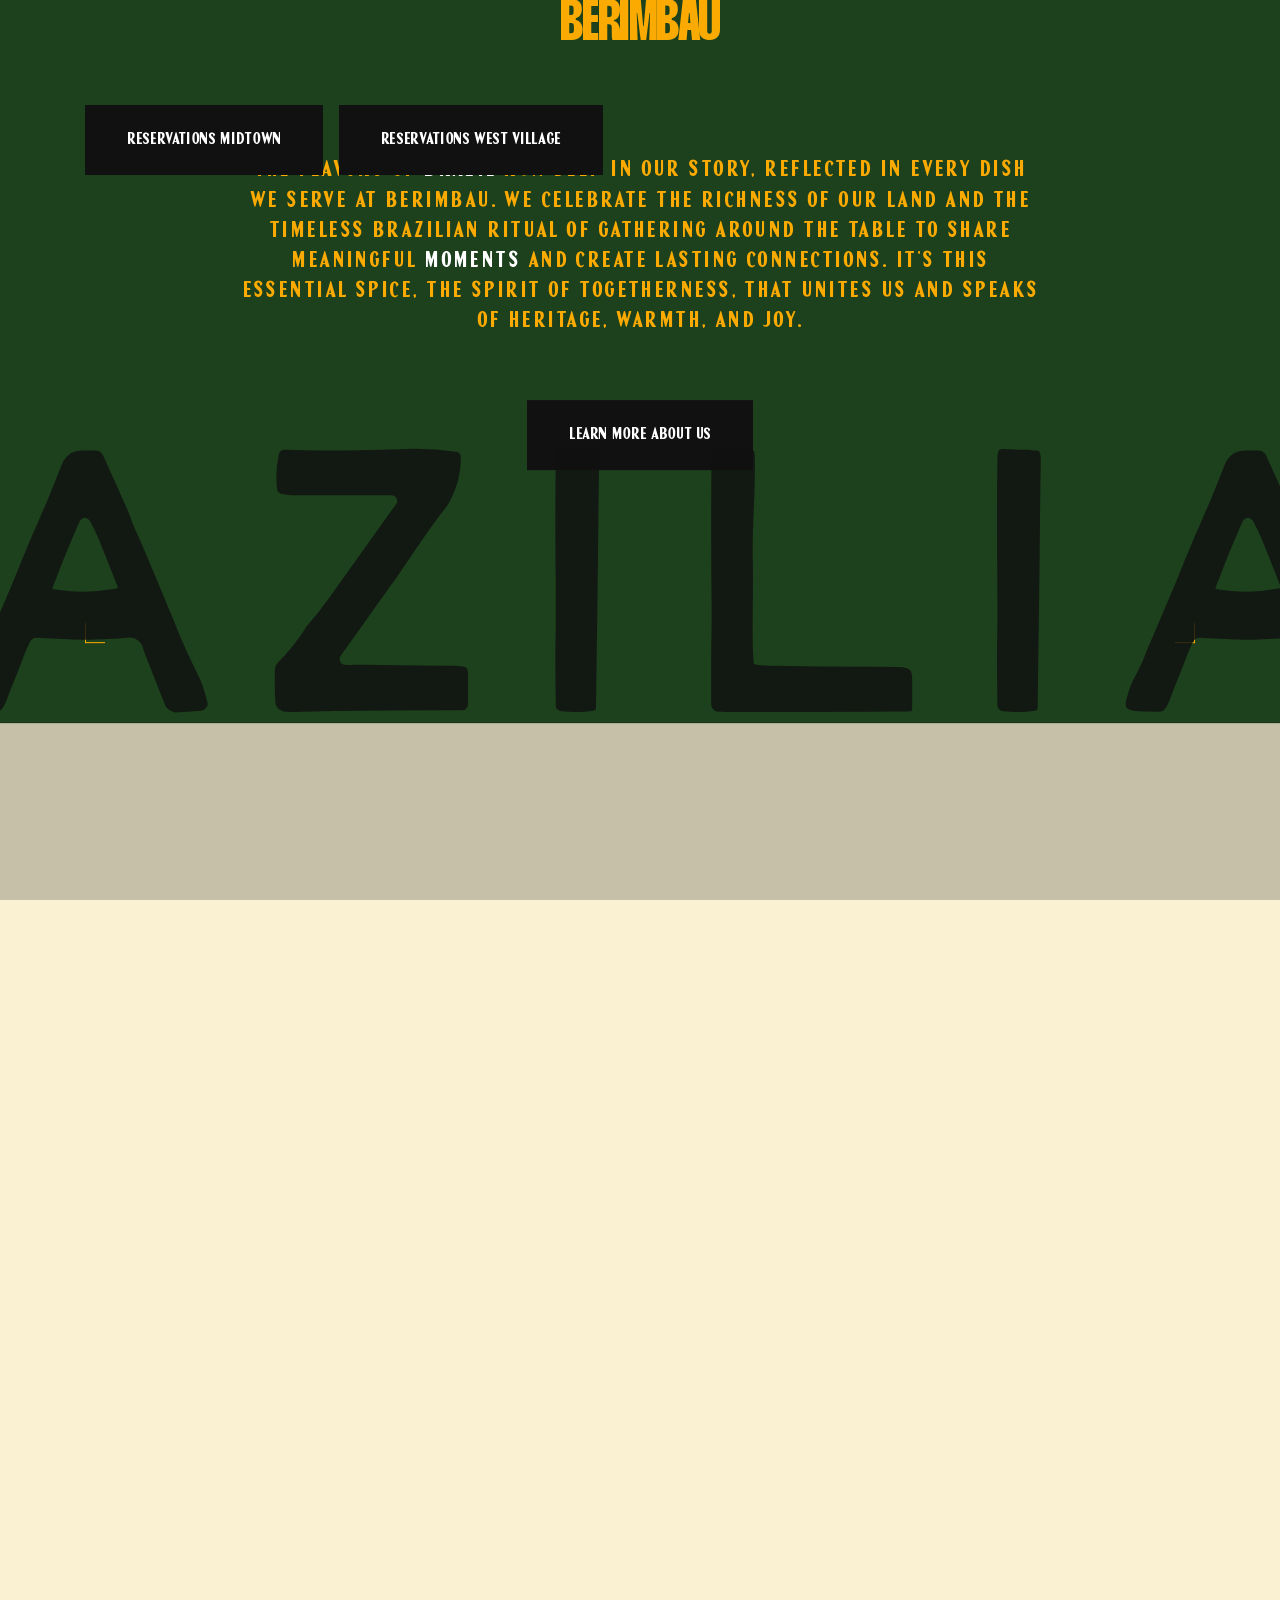
==== commit ff36242f: "fix" ====
--- a/index.html
+++ b/index.html
@@ -332,10 +332,10 @@
                 <h2 class="section-title taybenditos" style="color: #1d411d;">NYC's First Caipirinha Bar in Two
                   Locations and one soul.</h2>
                 <div class="about-thumb about_3__thumb-anim fade-anim">
-                  <img class="thumb-1" src="assets/imgs/caipirinha/1.jpg" alt="image" />
-                  <img class="thumb-2" src="assets/imgs/caipirinha/2.jpg" alt="image" />
-                  <img class="thumb-3" src="assets/imgs/caipirinha/3.jpg" alt="image" />
-                  <img class="thumb-4" src="assets/imgs/caipirinha/4.jpg" alt="image" />
+                  <img class="thumb-1" src="assets/imgs/caipirinha/1.JPG" alt="image" />
+                  <img class="thumb-2" src="assets/imgs/caipirinha/2.JPG" alt="image" />
+                  <img class="thumb-3" src="assets/imgs/caipirinha/3.JPG" alt="image" />
+                  <img class="thumb-4" src="assets/imgs/caipirinha/4.JPG" alt="image" />
                 </div>
               </div>
             </div>
--- a/assets/css/style.css
+++ b/assets/css/style.css
@@ -7546,1442 +7546,23 @@
   display: inline-block;
 }
 
-/* design agency page css */
-.body-design-agency.dark .section-title span {
-  color: rgba(255, 255, 255, 0.4);
-}
-@media (min-width: 1650px) {
-  .body-design-agency .container.large {
-    max-width: 1650px;
-  }
-}
-.body-design-agency .section-subtitle {
-  font-size: 14px;
-  font-weight: 400;
-  line-height: 20px;
-  display: inline-block;
-  text-transform: uppercase;
-  color: var(--primary);
-}
-
-.hero-area-4 {
-  background: #C4F012;
-}
-.hero-area-4 .section-content {
-  padding-top: 120px;
-}
-@media only screen and (max-width: 1199px) {
-  .hero-area-4 .section-content {
-    padding-top: 80px;
-  }
-}
-@media only screen and (max-width: 991px) {
-  .hero-area-4 .section-content {
-    padding-top: 50px;
-  }
-}
-@media only screen and (max-width: 767px) {
-  .hero-area-4 .section-content {
-    padding-top: 30px;
-  }
-}
-.hero-area-4 .section-content__top {
-  display: flex;
-  justify-content: space-between;
-  flex-wrap: wrap;
-  gap: 20px;
-  padding-bottom: 110px;
-}
-@media only screen and (max-width: 1199px) {
-  .hero-area-4 .section-content__top {
-    padding-bottom: 80px;
-  }
-}
-@media only screen and (max-width: 991px) {
-  .hero-area-4 .section-content__top {
-    padding-bottom: 45px;
-  }
-}
-.hero-area-4 .section-content__top-left {
-  display: flex;
-  gap: 30px;
-  flex-wrap: wrap;
-}
-.hero-area-4 .section-content__list {
-  position: relative;
-  padding-top: 20px;
-}
-.hero-area-4 .section-content__list::before {
-  content: "";
-  position: absolute;
-  top: 0;
-  left: 0;
-  width: 200px;
-  height: 1px;
-  background-color: var(--black);
-}
-.hero-area-4 .section-content__list li {
-  color: var(--black);
-  font-size: 18px;
-  line-height: 22px;
-}
-.hero-area-4 .section-content__right {
-  margin-right: 187px;
-}
-@media only screen and (max-width: 1199px), only screen and (max-width: 1399px) {
-  .hero-area-4 .section-content__right {
-    margin-right: 0;
-  }
-}
-.hero-area-4 .section-content__right .section-title {
-  font-size: 80px;
-  font-style: normal;
-  font-weight: 400;
-  line-height: 70px;
-  font-family: var(--font_thunder);
-  text-transform: uppercase;
-  letter-spacing: 0px;
-  color: var(--black);
-}
-@media only screen and (max-width: 1199px) {
-  .hero-area-4 .section-content__right .section-title {
-    font-size: 65px;
-    line-height: 60px;
-  }
-}
-@media only screen and (max-width: 991px) {
-  .hero-area-4 .section-content__right .section-title {
-    font-size: 50px;
-    line-height: 50px;
-  }
-}
-.hero-area-4 .section-content__right .section-title span {
-  color: rgba(17, 17, 17, 0.5);
-  font-style: italic;
-  font-weight: 400;
-}
-.hero-area-4 .section-content__video img {
-  max-width: 240px;
-  height: 126px;
-}
-.hero-area-4 .section-content .title-wrapper {
-  position: relative;
-}
-.hero-area-4 .section-content .title-wrapper .section-title {
-  font-size: 350px;
-  font-weight: 500;
-  line-height: 0.8;
-  letter-spacing: -8px;
-  text-transform: uppercase;
-  font-family: var(--font_thunder);
-  color: var(--black);
-}
-@media only screen and (max-width: 1919px) {
-  .hero-area-4 .section-content .title-wrapper .section-title {
-    font-size: 250px;
-    letter-spacing: 0px;
-  }
-}
-@media only screen and (max-width: 1399px) {
-  .hero-area-4 .section-content .title-wrapper .section-title {
-    font-size: 220px;
-    letter-spacing: 0px;
-  }
-}
-@media only screen and (max-width: 1199px) {
-  .hero-area-4 .section-content .title-wrapper .section-title {
-    font-size: 180px;
-    letter-spacing: 0px;
-  }
-}
-@media only screen and (max-width: 991px) {
-  .hero-area-4 .section-content .title-wrapper .section-title {
-    font-size: 140px;
-    letter-spacing: 0px;
-  }
-}
-@media only screen and (max-width: 767px) {
-  .hero-area-4 .section-content .title-wrapper .section-title {
-    font-size: 100px;
-    letter-spacing: 0px;
-  }
-}
-@media (max-width: 575px) {
-  .hero-area-4 .section-content .title-wrapper .section-title {
-    font-size: 80px;
-    letter-spacing: 0px;
-  }
-}
-.hero-area-4 .section-content .title-wrapper .section-title .bg {
-  width: 200px;
-  height: 30px;
-  margin: 0px -25px 0px -100px;
-  display: inline-flex;
-  background-color: var(--black);
-}
-@media only screen and (max-width: 1199px), only screen and (max-width: 1399px) {
-  .hero-area-4 .section-content .title-wrapper .section-title .bg {
-    width: 150px;
-    height: 22px;
-  }
-}
-@media only screen and (max-width: 991px) {
-  .hero-area-4 .section-content .title-wrapper .section-title .bg {
-    width: 90px;
-    height: 15px;
-    margin: 0px -15px 0px -70px;
-  }
-}
-@media only screen and (max-width: 767px) {
-  .hero-area-4 .section-content .title-wrapper .section-title .bg {
-    display: none;
-  }
-}
-.hero-area-4 .section-content .title-wrapper .section-title sup {
-  display: inline-flex;
-  font-size: 30px;
-  border: 4px solid;
-  width: 37px;
-  border-radius: 20px;
-  height: 44px;
-  align-items: center;
-  justify-content: center;
-  text-align: center;
-  top: -215px;
-  left: -35px;
-  padding-right: 6px;
-  padding-top: 4px;
-}
-@media only screen and (max-width: 1919px) {
-  .hero-area-4 .section-content .title-wrapper .section-title sup {
-    top: -140px;
-    padding-right: 0;
-  }
-}
-@media only screen and (max-width: 1399px) {
-  .hero-area-4 .section-content .title-wrapper .section-title sup {
-    top: -122px;
-    padding-right: 0;
-  }
-}
-@media only screen and (max-width: 1199px) {
-  .hero-area-4 .section-content .title-wrapper .section-title sup {
-    top: -98px;
-    left: -30px;
-  }
-}
-@media only screen and (max-width: 991px) {
-  .hero-area-4 .section-content .title-wrapper .section-title sup {
-    top: -72px;
-    left: -20px;
-  }
-}
-@media only screen and (max-width: 767px) {
-  .hero-area-4 .section-content .title-wrapper .section-title sup {
-    display: none;
-  }
-}
-.hero-area-4 .section-content .title-wrapper .decisions {
-  max-width: 330px;
-  font-size: 20px;
-  line-height: 30px;
-  color: var(--black);
-  position: absolute;
-  bottom: 50px;
-  right: 543px;
-}
-@media only screen and (max-width: 1919px) {
-  .hero-area-4 .section-content .title-wrapper .decisions {
-    right: 400px;
-  }
-}
-@media only screen and (max-width: 1399px) {
-  .hero-area-4 .section-content .title-wrapper .decisions {
-    right: 270px;
-  }
-}
-@media only screen and (max-width: 1199px) {
-  .hero-area-4 .section-content .title-wrapper .decisions {
-    right: 190px;
-    bottom: 25px;
-  }
-}
-@media only screen and (max-width: 991px) {
-  .hero-area-4 .section-content .title-wrapper .decisions {
-    position: inherit;
-    right: 0;
-    margin-top: 30px;
-    max-width: 100%;
-  }
-}
-@media only screen and (max-width: 767px) {
-  .hero-area-4 .section-content .title-wrapper .decisions {
-    margin-top: 50px;
-  }
-}
-.hero-area-4 .section-content__bottom {
-  display: flex;
-  justify-content: space-between;
-  padding-top: 50px;
-}
-@media only screen and (max-width: 767px) {
-  .hero-area-4 .section-content__bottom {
-    flex-wrap: wrap;
-    padding-top: 0px;
-  }
-}
-.hero-area-4 .section-content__bottom .social-links {
-  max-width: 266px;
-}
-@media only screen and (max-width: 767px) {
-  .hero-area-4 .section-content__bottom .social-links {
-    max-width: 100%;
-    margin-bottom: 30px;
-  }
-}
-.hero-area-4 .section-content__bottom .social-links li {
-  display: inline-block;
-  margin-right: 15px;
-  margin-bottom: 16px;
-}
-.hero-area-4 .section-content__bottom .social-links li a {
-  font-size: 18px;
-  color: var(--black);
-  position: relative;
-}
-.hero-area-4 .section-content__bottom .social-links li a::before {
-  content: "";
-  position: absolute;
-  bottom: 0;
-  left: 0;
-  width: 100%;
-  height: 1px;
-  background-color: currentColor;
-  transition: all 0.3s;
-}
-.hero-area-4 .section-content__bottom .social-links li a:hover::before {
-  width: 0;
-}
-.hero-area-4 .section-content__thumb {
-  margin-right: -144px;
-  text-align: right;
-}
-@media only screen and (max-width: 991px) {
-  .hero-area-4 .section-content__thumb {
-    margin-right: -40px;
-  }
-}
-@media (max-width: 575px) {
-  .hero-area-4 .section-content__thumb {
-    margin-right: 0;
-  }
-}
-
-/* award area 2 style  */
-.featured-work-area-2-inner .section-header {
-  border-top: 1px solid var(--border);
-  padding-top: 50px;
-}
-@media only screen and (max-width: 1199px) {
-  .featured-work-area-2-inner .section-header {
-    padding-top: 30px;
-  }
-}
-.featured-work-area-2-inner .section-title {
-  letter-spacing: 0;
-  font-size: 80px;
-  font-weight: 400;
-}
-@media only screen and (max-width: 1399px) {
-  .featured-work-area-2-inner .section-title {
-    font-size: 70px;
-  }
-}
-@media only screen and (max-width: 1199px) {
-  .featured-work-area-2-inner .section-title {
-    font-size: 48px;
-  }
-}
-@media only screen and (max-width: 991px) {
-  .featured-work-area-2-inner .section-title {
-    font-size: 40px;
-  }
-  .featured-work-area-2-inner .section-title br {
-    display: none;
-  }
-}
-.featured-work-area-2-inner .title-wrapper {
-  margin-top: 5px;
-}
-.featured-work-area-2-inner .section-title-wrapper {
-  display: flex;
-  gap: 30px;
-  justify-content: space-between;
-}
-@media only screen and (max-width: 767px) {
-  .featured-work-area-2-inner .section-title-wrapper {
-    flex-direction: column;
-    margin-bottom: 40px;
-    gap: 10px;
-  }
-}
-.featured-work-area-2-inner .description {
-  max-width: 442px;
-  transform: translate(-130px, 100%);
-  margin-top: 76px;
-}
-@media only screen and (max-width: 1399px) {
-  .featured-work-area-2-inner .description {
-    transform: translate(-50px, 100%);
-  }
-}
-@media only screen and (max-width: 1199px) {
-  .featured-work-area-2-inner .description {
-    transform: translate(10px, 100%);
-  }
-}
-@media only screen and (max-width: 991px) {
-  .featured-work-area-2-inner .description {
-    transform: translate(-88px, 100%);
-    max-width: 270px;
-    margin-top: 30px;
-  }
-}
-@media only screen and (max-width: 767px) {
-  .featured-work-area-2-inner .description {
-    transform: translate(0px, 0%);
-    max-width: 100%;
-    margin-top: 0px;
-  }
-}
-.featured-work-area-2-inner .description p {
-  font-size: 30px;
-  font-weight: 400;
-  line-height: 38px;
-}
-@media only screen and (max-width: 1199px) {
-  .featured-work-area-2-inner .description p {
-    font-size: 25px;
-    line-height: 30px;
-  }
-}
-@media only screen and (max-width: 991px) {
-  .featured-work-area-2-inner .description p {
-    font-size: 20px;
-    line-height: 25px;
-  }
-}
-@media only screen and (max-width: 767px) {
-  .featured-work-area-2-inner .description p {
-    font-size: 18px;
-    line-height: 25px;
-  }
-}
-
-.featured-work-wrapper-2 {
-  display: grid;
-  gap: 295px;
-  grid-template-columns: auto auto;
-  justify-content: space-between;
-}
-@media only screen and (max-width: 1919px) {
-  .featured-work-wrapper-2 {
-    gap: 200px;
-  }
-}
-@media only screen and (max-width: 1399px) {
-  .featured-work-wrapper-2 {
-    gap: 150px;
-  }
-}
-@media only screen and (max-width: 1199px) {
-  .featured-work-wrapper-2 {
-    gap: 100px;
-  }
-}
-@media only screen and (max-width: 991px) {
-  .featured-work-wrapper-2 {
-    gap: 70px;
-  }
-}
-@media only screen and (max-width: 767px) {
-  .featured-work-wrapper-2 {
-    gap: 50px;
-  }
-}
-@media only screen and (max-width: 767px) {
-  .featured-work-wrapper-2 {
-    grid-template-columns: auto;
-  }
-}
-.featured-work-wrapper-2 > *:nth-child(3n+3) {
-  grid-column: span 2;
-  margin-left: auto;
-  margin-right: auto;
-}
-@media only screen and (max-width: 767px) {
-  .featured-work-wrapper-2 > *:nth-child(3n+3) {
-    grid-column: auto;
-  }
-}
-.featured-work-wrapper-2 > *:nth-child(3n+2) {
-  margin-top: auto;
-  margin-bottom: 8px;
-}
-.featured-work-wrapper-2 > *:nth-child(2) {
-  margin-top: 357px;
-}
-@media only screen and (max-width: 1399px) {
-  .featured-work-wrapper-2 > *:nth-child(2) {
-    margin-top: 290px;
-  }
-}
-@media only screen and (max-width: 1199px) {
-  .featured-work-wrapper-2 > *:nth-child(2) {
-    margin-top: 180px;
-  }
-}
-@media only screen and (max-width: 991px) {
-  .featured-work-wrapper-2 > *:nth-child(2) {
-    margin-top: 130px;
-  }
-}
-@media only screen and (max-width: 767px) {
-  .featured-work-wrapper-2 > *:nth-child(2) {
-    margin-top: 0;
-  }
-}
-.featured-work-wrapper-2 > *:nth-child(3) {
-  max-width: 750px;
-}
-@media only screen and (max-width: 1399px), only screen and (max-width: 1919px) {
-  .featured-work-wrapper-2 > *:nth-child(3) {
-    max-width: 565px;
-  }
-}
-@media only screen and (max-width: 1199px) {
-  .featured-work-wrapper-2 > *:nth-child(3) {
-    max-width: 435px;
-  }
-}
-@media only screen and (max-width: 991px) {
-  .featured-work-wrapper-2 > *:nth-child(3) {
-    max-width: 358px;
-  }
-}
-.featured-work-wrapper-2 .featured-work-box {
-  width: 100%;
-}
-.featured-work-wrapper-2 .featured-work-box .content {
-  display: flex;
-  justify-content: space-between;
+/* digital agency page css */
+.body-digital-agency {
+  background-color: #faf0d2;
+  color: var(--secondary);
+}
+.body-digital-agency.dark {
+  background-color: #111111;
+}
+@media (min-width: 1800px) {
+  .body-digital-agency .container.large {
+    max-width: 1750px;
+  }
+}
+.body-digital-agency .section-header {
   margin-top: 20px;
 }
-@media only screen and (max-width: 991px) {
-  .featured-work-wrapper-2 .featured-work-box .content {
-    flex-wrap: wrap;
-    gap: 10px;
-  }
-}
-.featured-work-wrapper-2 .featured-work-box .content .title {
-  font-size: 30px;
-  font-weight: 400;
-  line-height: 30px;
-  letter-spacing: -0.6px;
-  text-transform: uppercase;
-}
-.featured-work-wrapper-2 .featured-work-box .content .meta .tag {
-  text-transform: uppercase;
-  font-size: 14px;
-}
-.featured-work-wrapper-2 .featured-work-box .thumb {
-  overflow: hidden;
-  display: inline-block;
-  width: 100%;
-  position: relative;
-}
-.featured-work-wrapper-2 .featured-work-box .thumb::before, .featured-work-wrapper-2 .featured-work-box .thumb::after {
-  position: absolute;
-  width: 0;
-  height: 101%;
-  content: "";
-  top: -1px;
-  transition: all 0.5s;
-  background-color: var(--white);
-}
-.dark .featured-work-wrapper-2 .featured-work-box .thumb::before, .dark .featured-work-wrapper-2 .featured-work-box .thumb::after {
-  background-color: var(--black);
-}
-.featured-work-wrapper-2 .featured-work-box .thumb::before {
-  left: -1px;
-}
-.featured-work-wrapper-2 .featured-work-box .thumb::after {
-  right: -1px;
-}
-.featured-work-wrapper-2 .featured-work-box .thumb span {
-  display: block;
-}
-.featured-work-wrapper-2 .featured-work-box .thumb span::before, .featured-work-wrapper-2 .featured-work-box .thumb span::after {
-  position: absolute;
-  width: 101%;
-  height: 0;
-  content: "";
-  left: -1px;
-  transition: all 0.5s;
-  background-color: var(--white);
-}
-.dark .featured-work-wrapper-2 .featured-work-box .thumb span::before, .dark .featured-work-wrapper-2 .featured-work-box .thumb span::after {
-  background-color: var(--black);
-}
-.featured-work-wrapper-2 .featured-work-box .thumb span::before {
-  top: -1px;
-}
-.featured-work-wrapper-2 .featured-work-box .thumb span::after {
-  bottom: -1px;
-}
-.featured-work-wrapper-2 .featured-work-box .thumb img {
-  width: 100%;
-  height: 100%;
-  cursor: none;
-  object-fit: cover;
-}
-.featured-work-wrapper-2 .featured-work-box .thumb:hover::before, .featured-work-wrapper-2 .featured-work-box .thumb:hover::after {
-  width: 30px;
-}
-.featured-work-wrapper-2 .featured-work-box .thumb:hover span::before, .featured-work-wrapper-2 .featured-work-box .thumb:hover span::after {
-  height: 30px;
-}
-.featured-work-wrapper-2 .content-wapper {
-  margin-right: auto;
-  text-align: left;
-}
-.featured-work-wrapper-2 .view-button .desc {
-  margin-bottom: 90px;
-  max-width: 365px;
-  font-size: 20px;
-}
-@media only screen and (max-width: 1199px) {
-  .featured-work-wrapper-2 .view-button .desc {
-    max-width: 100%;
-    margin-bottom: 50px;
-  }
-}
-
-/* capabilities area style  */
-.capabilities-area-inner {
-  position: relative;
-  padding-bottom: 136px;
-}
-@media only screen and (max-width: 1919px) {
-  .capabilities-area-inner {
-    padding-bottom: 106px;
-  }
-}
-@media only screen and (max-width: 1199px) {
-  .capabilities-area-inner {
-    padding-bottom: 86px;
-  }
-}
-.capabilities-area-inner .pin-spacer {
-  pointer-events: none;
-}
-.capabilities-area .section-content-wrapper {
-  margin-top: 50px;
-  display: grid;
-  gap: 40px 60px;
-  grid-template-columns: 1fr 1235px;
-  border-top: 1px solid var(--border);
-  padding-top: 45px;
-  margin-bottom: 50px;
-}
-@media only screen and (max-width: 1919px) {
-  .capabilities-area .section-content-wrapper {
-    grid-template-columns: 1fr 950px;
-  }
-}
-@media only screen and (max-width: 1399px) {
-  .capabilities-area .section-content-wrapper {
-    grid-template-columns: 1fr 800px;
-  }
-}
-@media only screen and (max-width: 1199px) {
-  .capabilities-area .section-content-wrapper {
-    grid-template-columns: 1fr 600px;
-  }
-}
-@media only screen and (max-width: 991px) {
-  .capabilities-area .section-content-wrapper {
-    grid-template-columns: 1fr;
-  }
-}
-.capabilities-area .section-content .text {
-  font-size: 20px;
-  font-weight: 400;
-  line-height: 28px;
-  max-width: 245px;
-}
-@media only screen and (max-width: 991px) {
-  .capabilities-area .section-content .text {
-    max-width: 545px;
-  }
-}
-.capabilities-area .section-content .text-wrapper {
-  margin-top: 63px;
-}
-@media only screen and (max-width: 1919px) {
-  .capabilities-area .section-content .text-wrapper {
-    margin-top: 43px;
-  }
-}
-@media only screen and (max-width: 1399px) {
-  .capabilities-area .section-content .text-wrapper {
-    margin-top: 23px;
-  }
-}
-.capabilities-area .capability-wrapper-box {
-  margin-top: 5px;
-}
-@media only screen and (max-width: 767px) {
-  .capabilities-area .capability-wrapper {
-    border-top: 1px solid var(--border);
-  }
-}
-@media only screen and (max-width: 767px) {
-  .capabilities-area .capability-box {
-    border-bottom: 1px solid var(--border);
-    padding-bottom: 20px;
-    padding-top: 20px;
-  }
-}
-.capabilities-area .capability-box-inner {
-  display: grid;
-  gap: 10px 60px;
-  grid-template-columns: 1fr auto;
-  justify-content: space-between;
-}
-@media (max-width: 575px) {
-  .capabilities-area .capability-box-inner {
-    grid-template-columns: 1fr;
-  }
-}
-.capabilities-area .capability-box:hover .thumb img, .capabilities-area .capability-box.active .thumb img {
-  opacity: 1;
-  transform: scale(1);
-}
-.capabilities-area .capability-box .title {
-  font-size: 100px;
-  font-weight: 400;
-  line-height: 0.85;
-  text-transform: uppercase;
-}
-@media only screen and (max-width: 1919px) {
-  .capabilities-area .capability-box .title {
-    font-size: 80px;
-  }
-}
-@media only screen and (max-width: 1399px) {
-  .capabilities-area .capability-box .title {
-    font-size: 60px;
-  }
-}
-@media only screen and (max-width: 1199px) {
-  .capabilities-area .capability-box .title {
-    font-size: 50px;
-  }
-}
-@media only screen and (max-width: 991px) {
-  .capabilities-area .capability-box .title {
-    font-size: 40px;
-  }
-}
-@media only screen and (max-width: 767px) {
-  .capabilities-area .capability-box .title {
-    font-size: 35px;
-  }
-}
-.capabilities-area .capability-box .title.rr-btn-underline {
-  padding-bottom: 0;
-  color: rgba(17, 17, 17, 0.4);
-}
-.dark .capabilities-area .capability-box .title.rr-btn-underline {
-  color: rgba(255, 255, 255, 0.4);
-}
-.capabilities-area .capability-box .title.rr-btn-underline::before {
-  height: 5px;
-  transition: 0.5s;
-}
-@media only screen and (max-width: 1399px) {
-  .capabilities-area .capability-box .title.rr-btn-underline::before {
-    height: 3px;
-  }
-}
-@media only screen and (max-width: 991px) {
-  .capabilities-area .capability-box .title.rr-btn-underline::before {
-    height: 2px;
-  }
-}
-.capabilities-area .capability-box .thumb {
-  display: flex;
-  gap: 15px;
-}
-@media only screen and (max-width: 1919px) {
-  .capabilities-area .capability-box .thumb {
-    gap: 10px;
-  }
-}
-.capabilities-area .capability-box .thumb img {
-  width: 70px;
-  height: 70px;
-  border-radius: 15px;
-  object-fit: cover;
-  opacity: 0;
-  transform: scale(0);
-  transform-origin: top right;
-  transition: all 0.5s;
-}
-@media only screen and (max-width: 1919px) {
-  .capabilities-area .capability-box .thumb img {
-    width: 64px;
-    height: 64px;
-    border-radius: 10px;
-  }
-}
-@media only screen and (max-width: 1399px) {
-  .capabilities-area .capability-box .thumb img {
-    width: 50px;
-    height: 50px;
-  }
-}
-@media only screen and (max-width: 1199px) {
-  .capabilities-area .capability-box .thumb img {
-    width: 40px;
-    height: 40px;
-  }
-}
-@media only screen and (max-width: 767px) {
-  .capabilities-area .capability-box .thumb img {
-    opacity: 1;
-    transform: scale(1);
-  }
-}
-
-/* client area 4 style  */
-.client-area-4 {
-  position: absolute;
-  width: 100%;
-  top: 0;
-  left: 0;
-  background-color: var(--white);
-  z-index: 1;
-  pointer-events: auto;
-}
-.dark .client-area-4 {
-  background-color: var(--black);
-}
-.client-area-4-inner {
-  border-top: 1px solid var(--border);
-  border-bottom: 1px solid var(--border);
-  display: flex;
-  align-items: center;
-  overflow: hidden;
-}
-.client-area-4 .video-wrapper-box {
-  display: flex;
-  align-items: center;
-}
-.client-area-4 .video-wrapper-box .thumb {
-  width: 90px;
-  height: 90px;
-  border-radius: 50%;
-  overflow: hidden;
-}
-@media only screen and (max-width: 1919px) {
-  .client-area-4 .video-wrapper-box .thumb {
-    width: 80px;
-    height: 80px;
-  }
-}
-@media only screen and (max-width: 1199px) {
-  .client-area-4 .video-wrapper-box .thumb {
-    width: 70px;
-    height: 70px;
-  }
-}
-.client-area-4 .video-wrapper-box .btn-circle {
-  width: 90px;
-  height: 90px;
-  display: inline-flex;
-  justify-content: center;
-  align-items: center;
-  background-color: #C4F012;
-  color: var(--black);
-  border-radius: 50%;
-  font-size: 26px;
-  outline: 5px solid var(--white);
-  margin-left: -15px;
-}
-.dark .client-area-4 .video-wrapper-box .btn-circle {
-  outline-color: var(--black);
-}
-@media only screen and (max-width: 1919px) {
-  .client-area-4 .video-wrapper-box .btn-circle {
-    width: 80px;
-    height: 80px;
-  }
-}
-@media only screen and (max-width: 1199px) {
-  .client-area-4 .video-wrapper-box .btn-circle {
-    width: 70px;
-    height: 70px;
-  }
-}
-@media only screen and (max-width: 767px) {
-  .client-area-4 .video-wrapper-box .btn-circle {
-    margin-left: -35px;
-  }
-}
-.client-area-4 .clients-wrapper-box {
-  border-left: 1px solid var(--border);
-  padding-left: 30px;
-  margin-left: 30px;
-  padding-top: 50px;
-  padding-bottom: 50px;
-}
-@media only screen and (max-width: 1919px) {
-  .client-area-4 .clients-wrapper-box {
-    padding-top: 35px;
-    padding-bottom: 35px;
-  }
-}
-@media only screen and (max-width: 1199px) {
-  .client-area-4 .clients-wrapper-box {
-    padding-top: 25px;
-    padding-bottom: 25px;
-  }
-}
-@media only screen and (max-width: 767px) {
-  .client-area-4 .clients-wrapper-box {
-    padding-left: 20px;
-    margin-left: 20px;
-  }
-}
-.client-area-4 .clients-wrapper {
-  align-items: center;
-  animation: marquee-081a87f6 20s linear infinite;
-  display: flex;
-  flex-wrap: nowrap;
-  width: max-content;
-}
-@keyframes marquee-081a87f6 {
-  to {
-    transform: translate(-50%);
-  }
-}
-.client-area-4 .client-box {
-  margin-right: 80px;
-}
-@media only screen and (max-width: 1199px) {
-  .client-area-4 .client-box {
-    margin-right: 50px;
-  }
-}
-.client-area-4 .client-box img {
-  opacity: 0.3;
-}
-.dark .client-area-4 .client-box img {
-  opacity: 1;
-}
-
-/* about area 3 style  */
-.about-area-3 .section-content .text {
-  font-size: 30px;
-  font-weight: 400;
-  line-height: 1.26;
-  max-width: 660px;
-}
-@media only screen and (max-width: 1919px) {
-  .about-area-3 .section-content .text {
-    font-size: 24px;
-    max-width: 550px;
-  }
-}
-@media only screen and (max-width: 1399px) {
-  .about-area-3 .section-content .text {
-    font-size: 22px;
-    max-width: 500px;
-  }
-}
-@media only screen and (max-width: 1199px) {
-  .about-area-3 .section-content .text {
-    font-size: 20px;
-    max-width: 450px;
-    line-height: 1.4;
-  }
-}
-.about-area-3 .section-content .text-wrapper {
-  margin-top: -124px;
-  margin-left: 15%;
-}
-@media only screen and (max-width: 1399px) {
-  .about-area-3 .section-content .text-wrapper {
-    margin-top: -104px;
-  }
-}
-@media only screen and (max-width: 1199px) {
-  .about-area-3 .section-content .text-wrapper {
-    margin-top: -84px;
-  }
-}
-@media only screen and (max-width: 991px) {
-  .about-area-3 .section-content .text-wrapper {
-    margin-top: -64px;
-    margin-left: 0;
-  }
-}
-@media only screen and (max-width: 767px) {
-  .about-area-3 .section-content .text-wrapper {
-    margin-top: 40px;
-  }
-}
-.about-area-3 .section-content .btn-wrapper {
-  margin-top: 61px;
-  margin-left: 15%;
-}
-@media only screen and (max-width: 1919px) {
-  .about-area-3 .section-content .btn-wrapper {
-    margin-top: 41px;
-  }
-}
-@media only screen and (max-width: 991px) {
-  .about-area-3 .section-content .btn-wrapper {
-    margin-left: 0;
-  }
-}
-.about-area-3 .about-thumb {
-  width: 100%;
-  aspect-ratio: 100/74;
-  position: relative;
-  height: 100%;
-}
-.about-area-3 .about-thumb .thumb-1 {
-  position: absolute;
-  top: 11%;
-  left: 0;
-  width: 35%;
-  -o-object-fit: cover;
-  object-fit: cover;
-  aspect-ratio: 100/67;
-  z-index: 1;
-}
-.about-area-3 .about-thumb .thumb-2 {
-  position: absolute;
-  top: 0;
-  left: 30%;
-  width: 39%;
-  object-fit: cover;
-  aspect-ratio: 100/142;
-}
-.about-area-3 .about-thumb .thumb-3 {
-  position: absolute;
-  bottom: 0;
-  right: 0;
-  width: 30%;
-  object-fit: cover;
-  aspect-ratio: 100/136;
-}
-.about-area-3 .about-thumb .thumb-4 {
-  position: absolute;
-  bottom: 6%;
-  left: 39%;
-  width: 38%;
-  object-fit: cover;
-  aspect-ratio: 100/130;
-}
-@media only screen and (max-width: 991px) {
-  .about-area-3 .about-thumb .thumb-4 {
-    bottom: 28%;
-  }
-}
-
-/* award area 2 style  */
-.award-area-2 {
-  background-color: var(--bg);
-}
-.award-area-2 .section-header {
-  margin-top: 50px;
-  border-top: 1px solid rgba(255, 255, 255, 0.1);
-  padding-top: 45px;
-}
-.award-area-2 .section-subtitle {
-  color: var(--white);
-}
-.award-area-2 .section-title {
-  color: var(--white);
-  max-width: 780px;
-}
-@media only screen and (max-width: 1919px) {
-  .award-area-2 .section-title {
-    max-width: 680px;
-  }
-}
-@media only screen and (max-width: 1399px) {
-  .award-area-2 .section-title {
-    max-width: 480px;
-  }
-}
-@media only screen and (max-width: 1199px) {
-  .award-area-2 .section-title {
-    max-width: 430px;
-  }
-}
-@media only screen and (max-width: 991px) {
-  .award-area-2 .section-title {
-    max-width: 330px;
-  }
-}
-.award-area-2 .section-title span {
-  color: rgba(255, 255, 255, 0.4);
-}
-.award-area-2 .title-wrapper {
-  margin-top: 5px;
-}
-.award-area-2 .section-title-wrapper {
-  display: grid;
-  gap: 15px 60px;
-  grid-template-columns: 1fr 1235px;
-}
-@media only screen and (max-width: 1919px) {
-  .award-area-2 .section-title-wrapper {
-    grid-template-columns: 1fr 1000px;
-  }
-}
-@media only screen and (max-width: 1399px) {
-  .award-area-2 .section-title-wrapper {
-    grid-template-columns: 1fr 850px;
-  }
-}
-@media only screen and (max-width: 1199px) {
-  .award-area-2 .section-title-wrapper {
-    grid-template-columns: 1fr 750px;
-  }
-}
-@media only screen and (max-width: 991px) {
-  .award-area-2 .section-title-wrapper {
-    grid-template-columns: 1fr;
-  }
-}
-.award-area-2 .award-wrapper-box {
-  max-width: 1235px;
-  margin-left: auto;
-  margin-top: 85px;
-  margin-bottom: 50px;
-}
-@media only screen and (max-width: 1919px) {
-  .award-area-2 .award-wrapper-box {
-    max-width: 1000px;
-    margin-top: 55px;
-  }
-}
-@media only screen and (max-width: 1399px) {
-  .award-area-2 .award-wrapper-box {
-    max-width: 850px;
-  }
-}
-@media only screen and (max-width: 1199px) {
-  .award-area-2 .award-wrapper-box {
-    max-width: 750px;
-    margin-top: 45px;
-  }
-}
-.award-area-2 .award-wrapper {
-  border-top: 1px solid rgb(41, 41, 41);
-}
-.award-area-2 .award-box {
-  border-bottom: 1px solid rgb(41, 41, 41);
-  padding-top: 40px;
-  padding-bottom: 40px;
-  display: grid;
-  gap: 20px 50px;
-  grid-template-columns: 280px 1fr 100px;
-  align-items: center;
-  transition: all 0.5s;
-}
-@media only screen and (max-width: 1919px) {
-  .award-area-2 .award-box {
-    padding-top: 30px;
-    padding-bottom: 30px;
-  }
-}
-@media only screen and (max-width: 1199px) {
-  .award-area-2 .award-box {
-    grid-template-columns: 180px 1fr 100px;
-  }
-}
-@media only screen and (max-width: 767px) {
-  .award-area-2 .award-box {
-    grid-template-columns: 1fr 1fr;
-  }
-}
-.award-area-2 .award-box:hover {
-  background-color: #171717;
-}
-.dark .award-area-2 .award-box:hover {
-  background-color: #292828;
-}
-@media only screen and (max-width: 767px) {
-  .award-area-2 .award-box:hover {
-    background-color: transparent;
-  }
-}
-.award-area-2 .award-box:hover .category {
-  transform: translateX(30px);
-}
-@media only screen and (max-width: 767px) {
-  .award-area-2 .award-box:hover .category {
-    transform: translateX(0px);
-  }
-}
-.award-area-2 .award-box:hover .year {
-  transform: translateX(-30px);
-}
-@media only screen and (max-width: 767px) {
-  .award-area-2 .award-box:hover .year {
-    transform: translateX(0px);
-  }
-}
-.award-area-2 .award-box .category {
-  font-size: 18px;
-  font-weight: 400;
-  line-height: 18px;
-  display: inline-block;
-  color: var(--white);
-  transition: all 0.5s;
-}
-.award-area-2 .award-box .award {
-  font-size: 24px;
-  font-weight: 400;
-  line-height: 18px;
-  color: var(--white);
-}
-@media only screen and (max-width: 1919px) {
-  .award-area-2 .award-box .award {
-    font-size: 18px;
-  }
-}
-@media only screen and (max-width: 767px) {
-  .award-area-2 .award-box .award {
-    order: 3;
-    grid-column: span 2;
-  }
-}
-.award-area-2 .award-box .year {
-  font-size: 18px;
-  font-weight: 400;
-  line-height: 18px;
-  display: inline-block;
-  color: var(--white);
-  transition: all 0.5s;
-  text-align: right;
-}
-
-/* service area 4 style  */
-.service-area-4 {
-  position: relative;
-  width: 100vw;
-  overflow: hidden;
-}
-
-.services-wrapper-4 {
-  gap: 100px;
-  width: fit-content;
-  display: flex;
-  align-items: center;
-}
-@media only screen and (max-width: 991px) {
-  .services-wrapper-4 {
-    display: grid;
-    gap: 50px;
-  }
-}
-.services-wrapper-4 .service-box {
-  border-top: 1px solid var(--primary);
-  width: 760px;
-}
-@media only screen and (max-width: 991px) {
-  .services-wrapper-4 .service-box {
-    width: 100%;
-  }
-}
-.services-wrapper-4 .service-box .number {
-  font-family: var(--font_thunder);
-  font-size: 350px;
-  font-weight: 400;
-  line-height: 0.7;
-  letter-spacing: -0.02em;
-  display: inline-block;
-  color: var(--primary);
-  margin-top: 80px;
-}
-@media only screen and (max-width: 1919px) {
-  .services-wrapper-4 .service-box .number {
-    font-size: 200px;
-  }
-}
-@media only screen and (max-width: 1399px) {
-  .services-wrapper-4 .service-box .number {
-    font-size: 180px;
-    margin-top: 60px;
-  }
-}
-@media only screen and (max-width: 1199px) {
-  .services-wrapper-4 .service-box .number {
-    font-size: 150px;
-  }
-}
-@media only screen and (max-width: 991px) {
-  .services-wrapper-4 .service-box .number {
-    font-size: 120px;
-  }
-}
-@media only screen and (max-width: 991px) {
-  .services-wrapper-4 .service-box .number {
-    font-size: 100px;
-  }
-}
-.services-wrapper-4 .service-box .title {
-  font-family: var(--font_thunder);
-  font-size: 100px;
-  text-transform: uppercase;
-  margin-top: 40px;
-}
-@media only screen and (max-width: 1919px) {
-  .services-wrapper-4 .service-box .title {
-    font-size: 80px;
-  }
-}
-@media only screen and (max-width: 1399px) {
-  .services-wrapper-4 .service-box .title {
-    font-size: 60px;
-    margin-top: 30px;
-  }
-}
-@media only screen and (max-width: 1199px) {
-  .services-wrapper-4 .service-box .title {
-    font-size: 50px;
-  }
-}
-@media only screen and (max-width: 991px) {
-  .services-wrapper-4 .service-box .title {
-    font-size: 40px;
-  }
-}
-@media only screen and (max-width: 767px) {
-  .services-wrapper-4 .service-box .title {
-    font-size: 35px;
-  }
-}
-.services-wrapper-4 .service-box .feature-list {
-  border-top: 1px dashed #878482;
-  margin-top: 34px;
-}
-.dark .services-wrapper-4 .service-box .feature-list {
-  border-color: #6F6D6C;
-}
-.services-wrapper-4 .service-box .feature-list li {
-  font-family: var(--font_thunder);
-  font-size: 20px;
-  font-weight: 400;
-  line-height: 28px;
-  color: var(--primary);
-  text-transform: uppercase;
-  display: flex;
-  align-items: center;
-  border-bottom: 1px dashed #878482;
-  padding-top: 13px;
-  padding-bottom: 8px;
-}
-.dark .services-wrapper-4 .service-box .feature-list li {
-  border-color: #6F6D6C;
-}
-.services-wrapper-4 .service-box .feature-list li:before {
-  content: "+";
-  margin-right: 4px;
-}
-.services-wrapper-4 .service-thumb {
-  width: 1920px;
-  position: relative;
-  overflow: hidden;
-}
-@media only screen and (max-width: 991px) {
-  .services-wrapper-4 .service-thumb {
-    width: 100%;
-    position: inherit;
-  }
-}
-.services-wrapper-4 .service-thumb img {
-  width: 100%;
-  height: auto;
-  object-fit: cover;
-}
-.services-wrapper-4 .service-thumb-line-wrapper {
-  position: absolute;
-  top: 0;
-  left: 0;
-  display: flex;
-  rotate: 180deg;
-}
-@media only screen and (max-width: 991px) {
-  .services-wrapper-4 .service-thumb-line-wrapper {
-    display: none;
-  }
-}
-.services-wrapper-4 .service-thumb-line-wrapper span {
-  width: 70px;
-  height: 1000px;
-  background-color: var(--white);
-  transform-origin: right center;
-  margin-left: -1px;
-}
-.dark .services-wrapper-4 .service-thumb-line-wrapper span {
-  background-color: var(--black);
-}
-
-/* creative agency page css */
-.body-creative-agency {
-  position: relative;
-  z-index: 100;
-  background-color: #FCF7F3;
-}
-.body-creative-agency.dark {
-  --primary: #FCF7F3;
-}
-.body-creative-agency.dark .rr-btn::before {
-  background-color: var(--black);
-}
-.body-creative-agency.dark .rr-btn.btn-border-white {
-  border-color: rgba(17, 17, 17, 0.1);
-}
-.body-creative-agency.dark .header-area-2 .side-toggle {
-  background-color: #292828;
-}
-.body-creative-agency .body-bg {
-  position: absolute;
-  width: 100%;
-  height: 100vh;
-  top: 0;
-  left: 0;
-  z-index: -1;
-}
-.body-creative-agency .body-bg img {
-  width: 100%;
-}
-@media (min-width: 1850px) {
-  .body-creative-agency .container.large {
-    max-width: 1850px;
-    --container-max-widths: 1820px;
-  }
-}
-.body-creative-agency .section-subtitle {
+.body-digital-agency .section-subtitle {
   font-size: 14px;
   font-weight: 500;
   line-height: 1;
@@ -8990,526 +7571,544 @@
   color: var(--primary);
   letter-spacing: 1px;
 }
-@media (min-width: 1920px) {
-  .body-creative-agency .section-title {
-    font-size: 110px;
-  }
-}
-.body-creative-agency .rr-btn::before {
-  background-color: #FCF7F3;
-}
-
-/* hero area 2 style  */
-.hero-area-2 {
+
+/* hero area style  */
+.hero-area {
+  background-color: rgba(255, 129, 58, 0.15);
   position: relative;
-  overflow: hidden;
-}
-.hero-bg-video {
+  z-index: 2;
+  
+}
+.dark .hero-area {
+  background-color: #171717;
+}
+.hero-area .hero-content {
+  display: grid;
+  gap: 40px 100px;
+  grid-template-columns: 130px 1fr 560px;
+  margin-top: 61px;
+  margin-bottom: 40%;
+}
+@media only screen and (max-width: 1919px) {
+  .hero-area .hero-content {
+    grid-template-columns: 130px 1fr 490px;
+    margin-bottom: 200px;
+  }
+}
+@media only screen and (max-width: 1399px) {
+  .hero-area .hero-content {
+    grid-template-columns: 130px 1fr 460px;
+    gap: 40px 80px;
+  }
+}
+@media only screen and (max-width: 1199px) {
+  .hero-area .hero-content {
+    grid-template-columns: 130px 1fr;
+    margin-bottom: 0px;
+  }
+}
+@media only screen and (max-width: 767px) {
+  .hero-area .hero-content {
+    margin-top: 31px;
+  }
+}
+@media only screen and (max-width: 767px) {
+  .hero-area .hero-content {
+    grid-template-columns: 1fr;
+  }
+}
+.hero-area .section-title {
+  font-size: 100px;
+  font-weight: 500;
+  line-height: 0.9;
+  max-width: 660px;
+}
+@media only screen and (max-width: 1919px) {
+  .hero-area .section-title {
+    font-size: 70px;
+  }
+}
+@media only screen and (max-width: 1399px) {
+  .hero-area .section-title {
+    font-size: 50px;
+    max-width: 340px;
+  }
+}
+@media only screen and (max-width: 1199px) {
+  .hero-area .section-title {
+    max-width: 590px;
+  }
+}
+.hero-area .section-title .title-shape-1 {
+  margin-left: 10px;
+  margin-right: 10px;
+  margin-top: -8px;
+  width: 100px;
+  display: inline-flex;
+}
+@media only screen and (max-width: 1919px) {
+  .hero-area .section-title .title-shape-1 {
+    width: 80px;
+  }
+}
+@media only screen and (max-width: 1399px) {
+  .hero-area .section-title .title-shape-1 {
+    width: 55px;
+  }
+}
+@media only screen and (max-width: 1199px) {
+  .hero-area .section-title .title-shape-1 {
+    width: 45px;
+    margin-left: 5px;
+    margin-right: 5px;
+    margin-top: -2px;
+  }
+}
+.hero-area .feature-box .number {
+  font-size: 100px;
+  font-weight: 400;
+  line-height: 0.72;
+  display: inline-block;
+  color: var(--primary);
+}
+@media only screen and (max-width: 1919px) {
+  .hero-area .feature-box .number {
+    font-size: 70px;
+  }
+}
+@media only screen and (max-width: 1399px) {
+  .hero-area .feature-box .number {
+    font-size: 50px;
+  }
+}
+.hero-area .feature-box .text {
+  font-size: 18px;
+  font-weight: 400;
+  line-height: 21px;
+  color: var(--primary);
+  margin-top: 21px;
+}
+.hero-area .text-wrapper {
+  margin-top: 87px;
+}
+@media only screen and (max-width: 1919px) {
+  .hero-area .text-wrapper {
+    margin-top: 37px;
+  }
+}
+.hero-area .text-wrapper .text {
+  font-size: 22px;
+  font-weight: 400;
+  line-height: 30px;
+  color: var(--primary);
+  max-width: 490px;
+}
+@media only screen and (max-width: 1399px) {
+  .hero-area .text-wrapper .text {
+    font-size: 18px;
+  }
+}
+.hero-area .award-wrapper {
+  position: relative;
+  display: flex;
+  align-items: center;
+  z-index: 1;
+}
+@media only screen and (max-width: 1199px) {
+  .hero-area .award-wrapper {
+    grid-row: span 2;
+  }
+}
+@media only screen and (max-width: 767px) {
+  .hero-area .award-wrapper {
+    order: 3;
+  }
+}
+
+.hero-area .award-wrapper .circle-text-wrapper {
+  padding-top: 30px;
+  padding-bottom: 30px;
+  background-color: transparent;
+}
+.dark .hero-area .award-wrapper .circle-text-wrapper {
+  background-color: var(--bg);
+}
+.hero-area .award-wrapper .circle-text {
+  width: 130px;
+  height: 130px;
+  padding: 0;
+}
+.hero-area .features-wrapper-box {
+  padding-bottom: 36px;
+  border-bottom: 1px solid var(--border);
+}
+.hero-area .features-wrapper {
+  display: grid;
+  gap: 40px 60px;
+  grid-template-columns: repeat(2, 230px);
+  justify-content: space-between;
+}
+@media only screen and (max-width: 1919px) {
+  .hero-area .features-wrapper {
+    grid-template-columns: repeat(2, 1fr);
+  }
+}
+@media (max-width: 575px) {
+  .hero-area .features-wrapper {
+    grid-template-columns: repeat(1, 100%);
+  }
+}
+.hero-area .section-content {
+  margin-top: 10px;
+}
+@media only screen and (max-width: 1199px) {
+  .hero-area .section-content {
+    max-width: 600px;
+  }
+}
+.hero-area .big-text {
+  font-family: var(--font_thunder);
+  font-size: 920px;
+  font-weight: 700;
+  line-height: 0.477;
+  letter-spacing: -0.02em;
+  text-transform: uppercase;
+  color: var(--theme);
+  display: flex;
+  align-items: center;
+  justify-content: center;
+}
+@media only screen and (max-width: 1919px) {
+  .hero-area .big-text {
+    font-size: 690px;
+  }
+}
+@media only screen and (max-width: 1399px) {
+  .hero-area .big-text {
+    font-size: 590px;
+  }
+}
+@media only screen and (max-width: 1199px) {
+  .hero-area .big-text {
+    display: none;
+  }
+}
+
+video.video-area {
+  width: 100%;
+}
+
+/* Hero Video Background Styles */
+.hero-video-bg {
   position: absolute;
   top: 0;
   left: 0;
   width: 100%;
   height: 100%;
+  z-index: -1;
+  overflow: hidden;
+}
+
+.hero-video {
+  width: 100%;
+  height: 100%;
   object-fit: cover;
-  z-index: -1;
-  pointer-events: none;
-}
-.hero-area-2 > *:not(.hero-bg-video) {
+  object-position: center;
+}
+
+.video-overlay {
+  position: absolute;
+  top: 0;
+  left: 0;
+  width: 100%;
+  height: 100%;
+  background: rgba(0, 0, 0, 0.3);
+  z-index: 1;
+}
+
+/* Ensure hero content is above video */
+.hero-area .container {
   position: relative;
+  z-index: 2;
+}
+
+/* about area style  */
+.about-area {
+  position: relative;
+  background-color: #1d411d;
+  background-image: url('../leafs/FOLHAS_RGB.png');
+  background-repeat: no-repeat;
+  background-position: -60% center;
+  background-size: auto 100%;
+}
+.about-area .pin-spacer {
   z-index: 1;
 }
-.hero-area-2-inner {
-  padding-top: 100px;
-}
-.hero-area-2 .section-title {
-  font-size: 200px;
-  font-weight: 310;
-  line-height: 0.85;
-  letter-spacing: -0.09em;
+.about-area-inner {
+  height: 100vh;
+  display: flex;
+  justify-content: center;
+  align-items: center;
+}
+.about-area .section-title {
+  font-family: var(--font_thunder);
+  font-size: 120px;
+  font-weight: 700;
+  line-height: 0.83;
   text-transform: uppercase;
-  margin-left: 60px;
-}
-@media only screen and (max-width: 1919px) {
-  .hero-area-2 .section-title {
-    font-size: 140px;
-  }
+  display: inline;
+  position: relative;
 }
 @media only screen and (max-width: 1399px) {
-  .hero-area-2 .section-title {
-    font-size: 120px;
-    margin-left: 30px;
-  }
+  .about-area .section-title {
+    font-size: 80px;
+  }
+}
+.about-area .section-content {
+  text-align: center;
+  width: 100%;
+  height: 100%;
+  display: flex;
+  flex-direction: column;
+  justify-content: center;
+  position: relative;
+}
+.about-area .section-content .shape-1 {
+  position: absolute;
+  content: "";
+  width: 20px;
+  height: 20px;
+  border-left: 1px solid #faaa00;
+  border-top: 1px solid #faaa00;
+  top: 0;
+  left: 0;
+}
+.about-area .section-content .shape-2 {
+  position: absolute;
+  content: "";
+  width: 20px;
+  height: 20px;
+  border-right: 1px solid #faaa00;
+  border-top: 1px solid #faaa00;
+  top: 0;
+  right: 0;
+}
+.about-area .section-content .shape-3 {
+  position: absolute;
+  content: "";
+  width: 20px;
+  height: 20px;
+  border-left: 1px solid #faaa00;
+  border-bottom: 1px solid #faaa00;
+  bottom: 0;
+  left: 0;
+}
+.about-area .section-content .shape-4 {
+  position: absolute;
+  content: "";
+  width: 20px;
+  height: 20px;
+  border-right: 1px solid #faaa00;
+  border-bottom: 1px solid #faaa00;
+  bottom: 0;
+  right: 0;
+}
+.about-area .section-content .text {
+  font-size: 20px;
+  line-height: 1.26;
+  letter-spacing: 0.06em;
+  font-weight: 400;
+  max-width: 950px;
+  color: #faaa00;
+  margin-inline: auto;
+  text-transform: uppercase;
+}
+@media only screen and (max-width: 1399px) {
+  .about-area .section-content .text {
+    font-size: 24px;
+    max-width: 800px;
+  }
+}
+@media only screen and (max-width: 767px) {
+  .about-area .section-content .text {
+    font-size: 20px;
+  }
+}
+.about-area .section-content .text-wrapper {
+  opacity: 0;
+  transform: translateY(100px);
+  transition: transform 0.5s, opacity 0.5s;
 }
 @media only screen and (max-width: 1199px) {
-  .hero-area-2 .section-title {
-    font-size: 100px;
-    margin-left: 0;
-  }
-}
+  .about-area .section-content .text-wrapper {
+    opacity: 1;
+    transform: translateY(0);
+  }
+}
+.about-area .section-content .btn-wrapper {
+  margin-top: 62px;
+  opacity: 0;
+  transform: translateY(100px);
+  transition: transform 0.5s, opacity 0.5s;
+}
+@media only screen and (max-width: 1199px) {
+  .about-area .section-content .btn-wrapper {
+    opacity: 1;
+    margin-top: 50px;
+    transform: translateY(0);
+  }
+}
+.about-area .section-title-wrapper {
+  display: none;
+}
+@media only screen and (max-width: 1199px) {
+  .about-area .section-title-wrapper {
+    display: block;
+    margin-bottom: 20px;
+  }
+}
+
+/* Responsive leaf background */
+@media only screen and (max-width: 1399px) {
+  .about-area {
+    background-size: auto 70%;
+  }
+}
+
+@media only screen and (max-width: 1199px) {
+  .about-area {
+    background-size: auto 60%;
+  }
+}
+
+@media only screen and (max-width: 991px) {
+  .about-area {
+    background-size: auto 50%;
+  }
+}
+
 @media only screen and (max-width: 767px) {
-  .hero-area-2 .section-title {
-    font-size: 56px;
-    line-height: 0.95;
-  }
-}
-@media (max-width: 575px) {
-  .hero-area-2 .section-title {
-    font-size: 40px;
-  }
-}
-.hero-area-2 .section-title .title-shape-1 {
-  height: 143px;
-  margin-left: 14px;
-  margin-top: -35px;
-}
-@media only screen and (max-width: 1919px) {
-  .hero-area-2 .section-title .title-shape-1 {
-    height: 100px;
-    margin-top: -25px;
-  }
-}
-@media only screen and (max-width: 1399px) {
-  .hero-area-2 .section-title .title-shape-1 {
-    height: 86px;
-    margin-top: -23px;
-  }
+  .about-area {
+    background-size: auto 40%;
+    background-position: left 20% center;
+  }
+}
+
+@media only screen and (max-width: 575px) {
+  .about-area {
+    background-size: auto 35%;
+    background-position: left 10% center;
+  }
+}
+
+/* work area style  */
+.work-area-inner {
+  margin-top: 18px;
+}
+.work-area .section-header {
+  display: grid;
+  gap: 15px 20px;
+  grid-template-columns: 1fr 2fr 1fr;
+}
+@media only screen and (max-width: 767px) {
+  .work-area .section-header {
+    grid-template-columns: 1fr;
+  }
+}
+.work-area .section-header .text-wrapper {
+  text-align: center;
+}
+@media only screen and (max-width: 767px) {
+  .work-area .section-header .text-wrapper {
+    text-align: start;
+  }
+}
+.work-area .section-header .text-wrapper .text {
+  font-family: var(--font_dmsans);
+  font-size: 18px;
+  font-style: italic;
+  font-weight: 400;
+  line-height: 18px;
+  color: var(--primary);
+}
+.work-area .section-header .total-count {
+  text-align: end;
+}
+@media only screen and (max-width: 767px) {
+  .work-area .section-header .total-count {
+    text-align: start;
+  }
+}
+.work-area .section-header .total-count .number {
+  display: inline-block;
+  font-family: var(--font_dmsans);
+  font-size: 18px;
+  font-weight: 400;
+  line-height: 18px;
+  color: var(--primary);
+}
+.work-area .section-title {
+  font-family: var(--font_dmsans);
+  font-size: 18px;
+  font-weight: 400;
+  line-height: 18px;
+}
+.work-area .works-wrapper-box {
+  margin-top: 67px;
 }
 @media only screen and (max-width: 1199px) {
-  .hero-area-2 .section-title .title-shape-1 {
-    height: 70px;
-    margin-top: -18px;
+  .work-area .works-wrapper-box {
+    margin-top: 47px;
+  }
+}
+.work-area .all-btn-wrapper {
+  margin-top: 70px;
+  text-align: center;
+}
+@media only screen and (max-width: 1199px) {
+  .work-area .all-btn-wrapper {
+    margin-top: 50px;
+  }
+}
+
+.works-wrapper-1 {
+  display: grid;
+  gap: 60px 40px;
+  grid-template-columns: repeat(2, 1fr);
+}
+@media only screen and (max-width: 1199px) {
+  .works-wrapper-1 {
+    gap: 40px 30px;
   }
 }
 @media only screen and (max-width: 767px) {
-  .hero-area-2 .section-title .title-shape-1 {
-    display: none;
-  }
-}
-.hero-area-2 .section-title .title-video {
-  height: 150px;
-  margin-right: 10px;
-  margin-left: -60px;
-  display: inline-block;
-  margin-top: -40px;
-}
-@media only screen and (max-width: 1919px) {
-  .hero-area-2 .section-title .title-video {
-    height: 100px;
-    margin-top: -25px;
-  }
-}
-@media only screen and (max-width: 1399px) {
-  .hero-area-2 .section-title .title-video {
-    height: 85px;
-    margin-left: -30px;
-    margin-top: -22px;
-  }
-}
-@media only screen and (max-width: 1199px) {
-  .hero-area-2 .section-title .title-video {
-    height: 70px;
-    margin-top: -18px;
-  }
-}
-@media only screen and (max-width: 1199px) {
-  .hero-area-2 .section-title .title-video {
-    margin-left: 0;
-  }
-}
-@media only screen and (max-width: 767px) {
-  .hero-area-2 .section-title .title-video {
-    display: none;
-  }
-}
-.hero-area-2 .section-content {
-  margin-top: -450px;
-}
-@media only screen and (max-width: 1919px) {
-  .hero-area-2 .section-content {
-    margin-top: -330px;
-  }
-}
-@media only screen and (max-width: 1399px) {
-  .hero-area-2 .section-content {
-    margin-top: -240px;
-  }
-}
-@media only screen and (max-width: 991px) {
-  .hero-area-2 .section-content {
-    margin-top: 30px;
-  }
-}
-.hero-area-2 .section-content .text-wrapper {
-  max-width: 565px;
-  margin-left: auto;
-}
-@media only screen and (max-width: 1919px) {
-  .hero-area-2 .section-content .text-wrapper {
-    max-width: 455px;
-  }
-}
-@media only screen and (max-width: 1399px) {
-  .hero-area-2 .section-content .text-wrapper {
-    max-width: 345px;
-  }
-}
-@media only screen and (max-width: 991px) {
-  .hero-area-2 .section-content .text-wrapper {
-    max-width: 100%;
-  }
-}
-.hero-area-2 .section-content .info-text {
-  font-family: var(--font_sequelsansromanbody);
-  font-size: 18px;
-  font-weight: 310;
-  line-height: 20px;
-  letter-spacing: -0.05em;
-  max-width: 211px;
-  color: var(--primary);
-}
-.hero-area-2 .section-content .info-text span {
-  text-decoration: underline;
-}
-.hero-area-2 .section-content .about-text {
-  font-family: var(--font_sequelsansromanbody);
-  font-size: 30px;
-  font-weight: 310;
-  line-height: 1.16;
-  letter-spacing: -0.07em;
-  color: var(--primary);
-  margin-top: 474px;
-}
-@media only screen and (max-width: 1919px) {
-  .hero-area-2 .section-content .about-text {
-    font-size: 24px;
-    margin-top: 304px;
-  }
-}
-@media only screen and (max-width: 1399px) {
-  .hero-area-2 .section-content .about-text {
-    margin-top: 204px;
-  }
-}
-@media only screen and (max-width: 1199px) {
-  .hero-area-2 .section-content .about-text {
-    font-size: 22px;
-  }
-}
-@media only screen and (max-width: 991px) {
-  .hero-area-2 .section-content .about-text {
-    margin-top: 34px;
-  }
-}
-.hero-area-2 .hero-thumb {
-  max-width: 1290px;
-  margin-top: 44px;
-  margin-left: auto;
-}
-@media only screen and (max-width: 1919px) {
-  .hero-area-2 .hero-thumb {
-    max-width: 990px;
-  }
-}
-@media only screen and (max-width: 1399px) {
-  .hero-area-2 .hero-thumb {
-    max-width: 890px;
-  }
-}
-
-/* about area 2 style  */
-.about-area-2 {
-  overflow-x: clip;
-}
-.about-area-2 .section-title {
-  max-width: 1130px;
-}
-@media only screen and (max-width: 1919px) {
-  .about-area-2 .section-title {
-    max-width: 830px;
-  }
-}
-@media only screen and (max-width: 1399px) {
-  .about-area-2 .section-title {
-    max-width: 630px;
-  }
-}
-.about-area-2 .section-header {
-  margin-top: 69px;
-}
-.about-area-2 .section-content {
-  min-height: 300vh;
-}
-@media only screen and (max-width: 1399px) {
-  .about-area-2 .section-content {
-    min-height: auto;
-  }
-}
-.about-area-2 .section-content .year-wrapper {
-  position: relative;
-  height: 355px;
-}
-@media only screen and (max-width: 1919px) {
-  .about-area-2 .section-content .year-wrapper {
-    height: 242px;
-  }
-}
-@media only screen and (max-width: 1399px) {
-  .about-area-2 .section-content .year-wrapper {
-    height: 213px;
-    height: auto;
-  }
-}
-.about-area-2 .section-content .year-since {
-  font-size: 500px;
-  font-weight: 315;
-  line-height: 0.71;
-  letter-spacing: -0.1em;
-  font-family: var(--font_sequelsansmediumbody);
-  white-space: nowrap;
-  text-transform: uppercase;
-  position: absolute;
-  top: 0;
+  .works-wrapper-1 {
+    grid-template-columns: repeat(1, 1fr);
+  }
+}
+.works-wrapper-1 > * .image {
+  transform-origin: bottom right;
+}
+.works-wrapper-1 > *:nth-child(2n) .image {
+  transform-origin: bottom left;
+}
+.works-wrapper-1 .work-box .thumb:hover .t-btn {
   opacity: 1;
 }
-@media only screen and (max-width: 1919px) {
-  .about-area-2 .section-content .year-since {
-    font-size: 340px;
-  }
-}
-@media only screen and (max-width: 1399px) {
-  .about-area-2 .section-content .year-since {
-    font-size: 235px;
-    text-align: left;
-    position: relative;
-    white-space: wrap;
-  }
-}
-@media only screen and (max-width: 1199px) {
-  .about-area-2 .section-content .year-since {
-    font-size: 180px;
-  }
-}
-@media only screen and (max-width: 991px) {
-  .about-area-2 .section-content .year-since {
-    font-size: 110px;
-  }
-}
-@media only screen and (max-width: 767px) {
-  .about-area-2 .section-content .year-since {
-    font-size: 100px;
-  }
-}
-@media (max-width: 575px) {
-  .about-area-2 .section-content .year-since {
-    font-size: 60px;
-  }
-}
-.about-area-2 .section-content .year-since .first-text {
-  width: var(--container-max-widths);
-  display: inline-block;
-  text-align: right;
-  padding-right: 40px;
-}
-@media only screen and (max-width: 1399px) {
-  .about-area-2 .section-content .year-since .first-text {
-    text-align: left;
-    padding-right: 0;
-    width: auto;
-  }
-}
-.about-area-2 .section-content .year-since .last-text {
-  width: var(--container-max-widths);
-  display: inline-block;
-  text-align: center;
-  position: relative;
-  transform-origin: top center;
-}
-@media only screen and (max-width: 1399px) {
-  .about-area-2 .section-content .year-since .last-text {
-    display: none;
-  }
-}
-.about-area-2 .section-content .text {
-  font-size: 20px;
-  font-weight: 400;
-  line-height: 28px;
-  max-width: 515px;
-}
-.about-area-2 .section-content .text-wrapper {
-  margin-top: 91px;
-  max-width: 770px;
-  margin-left: auto;
-}
-@media only screen and (max-width: 1919px) {
-  .about-area-2 .section-content .text-wrapper {
-    max-width: 570px;
-    margin-top: 61px;
-  }
-}
-@media only screen and (max-width: 1399px) {
-  .about-area-2 .section-content .text-wrapper {
-    max-width: 670px;
-  }
-}
-@media only screen and (max-width: 1199px) {
-  .about-area-2 .section-content .text-wrapper {
-    max-width: 550px;
-  }
-}
-@media only screen and (max-width: 991px) {
-  .about-area-2 .section-content .text-wrapper {
-    max-width: 100%;
-    margin-top: 41px;
-  }
-}
-.about-area-2 .section-content .btn-wrapper {
-  margin-top: 38px;
-  max-width: 770px;
-  margin-left: auto;
-}
-@media only screen and (max-width: 1919px) {
-  .about-area-2 .section-content .btn-wrapper {
-    max-width: 570px;
-  }
-}
-@media only screen and (max-width: 1399px) {
-  .about-area-2 .section-content .btn-wrapper {
-    max-width: 670px;
-  }
-}
-@media only screen and (max-width: 1199px) {
-  .about-area-2 .section-content .btn-wrapper {
-    max-width: 550px;
-  }
-}
-@media only screen and (max-width: 991px) {
-  .about-area-2 .section-content .btn-wrapper {
-    max-width: 100%;
-  }
-}
-
-/* work area 2 style  */
-.work-area-2 {
-  position: relative;
-}
-@media (min-width: 992px) {
-  .work-area-2-inner {
-    padding-top: 100px !important;
-  }
-}
-.work-area-2 .works-wrapper-head {
-  display: grid;
-  gap: 10px 60px;
-  grid-template-columns: 1fr 1fr;
-  margin-bottom: 48px;
-  align-items: flex-end;
-}
-@media only screen and (max-width: 1399px) {
-  .work-area-2 .works-wrapper-head {
-    margin-bottom: 28px;
-  }
-}
-@media only screen and (max-width: 767px) {
-  .work-area-2 .works-wrapper-head {
-    grid-template-columns: auto;
-  }
-}
-.work-area-2 .works-wrapper-head .text {
-  font-family: var(--font_sequelsansmediumbody);
-  font-size: 30px;
-  font-weight: 315;
-  line-height: 27px;
-  letter-spacing: -0.1em;
-  text-transform: uppercase;
-  color: var(--primary);
-}
-@media only screen and (max-width: 1399px) {
-  .work-area-2 .works-wrapper-head .text {
-    font-size: 22px;
-  }
-}
-@media only screen and (max-width: 991px) {
-  .work-area-2 .works-wrapper-head .text {
-    font-size: 20px;
-  }
-}
-.work-area-2 .works-wrapper-head > *:nth-child(2) {
-  text-align: end;
-}
-@media only screen and (max-width: 767px) {
-  .work-area-2 .works-wrapper-head > *:nth-child(2) {
-    text-align: start;
-  }
-}
-
-.works-wrapper-2 {
-  display: grid;
-  gap: 98px 20px;
-  grid-template-columns: repeat(4, 1fr);
-}
-@media only screen and (max-width: 1919px) {
-  .works-wrapper-2 {
-    gap: 78px 20px;
-  }
-}
-@media only screen and (max-width: 1399px) {
-  .works-wrapper-2 {
-    gap: 58px 20px;
-  }
-}
-@media only screen and (max-width: 991px) {
-  .works-wrapper-2 {
-    grid-template-columns: repeat(3, 1fr);
-  }
-}
-@media only screen and (max-width: 991px) {
-  .works-wrapper-2 {
-    grid-template-columns: repeat(2, 1fr);
-  }
-}
-@media (max-width: 575px) {
-  .works-wrapper-2 {
-    grid-template-columns: repeat(1, 1fr);
-  }
-}
-.works-wrapper-2 > *:nth-child(3) {
-  grid-column-start: 4;
-}
-.works-wrapper-2 > *:nth-child(4) {
-  grid-column-start: 2;
-}
-.works-wrapper-2 > *:nth-child(6) {
-  grid-column-start: 1;
-}
-.works-wrapper-2 > *:nth-child(7) {
-  grid-column-start: 3;
-}
-.works-wrapper-2 > *:nth-child(9) {
-  grid-column-start: 2;
-}
-.works-wrapper-2 > *:nth-child(12) {
-  grid-column-start: 3;
-}
-@media only screen and (max-width: 991px) {
-  .works-wrapper-2 > *:nth-child(n) {
-    grid-column-start: auto;
-  }
-}
-.works-wrapper-2 .work-box {
-  position: relative;
-}
-.works-wrapper-2 .work-box .thumb {
+.works-wrapper-1 .work-box .thumb .image {
   overflow: hidden;
   position: relative;
-}
-.works-wrapper-2 .work-box .thumb:hover .t-btn {
-  opacity: 1;
-}
-.works-wrapper-2 .work-box .thumb img {
+  border-radius: 20px;
+  transform: scale(0.9);
+}
+.works-wrapper-1 .work-box .thumb .image img {
+  transform-origin: center;
+}
+.works-wrapper-1 .work-box .thumb img {
   width: 100%;
   cursor: none;
 }
-.works-wrapper-2 .work-box .thumb .t-btn {
+.works-wrapper-1 .work-box .thumb .t-btn {
   font-size: 16px;
   font-weight: 400;
   line-height: 30px;
@@ -9527,5567 +8126,783 @@
   transition: opacity 0.3s, transform 0.7s cubic-bezier(0.23, 1, 0.32, 1), -webkit-transform 0.7s cubic-bezier(0.23, 1, 0.32, 1);
   pointer-events: none;
 }
-.works-wrapper-2 .work-box .content {
-  margin-top: 8px;
-}
-.works-wrapper-2 .work-box .title {
-  font-size: 20px;
+.works-wrapper-1 .work-box .content {
+  margin-top: 13px;
+}
+.works-wrapper-1 .work-box .title {
+  font-size: 24px;
   font-weight: 500;
-  line-height: 1.35;
+  line-height: 1.25;
   letter-spacing: -0.02em;
-  font-family: var(--font_sequelsansmediumbody);
 }
 @media only screen and (max-width: 1199px) {
-  .works-wrapper-2 .work-box .title {
-    font-size: 18px;
-  }
-}
-.works-wrapper-2 .work-box .meta {
+  .works-wrapper-1 .work-box .title {
+    font-size: 20px;
+  }
+}
+.works-wrapper-1 .work-box .meta {
   display: flex;
-  gap: 5px;
+  gap: 8px;
   align-items: center;
 }
-.works-wrapper-2 .work-box .meta span {
+.works-wrapper-1 .work-box .meta span {
   font-size: 14px;
   font-weight: 400;
-  line-height: 1;
+  line-height: 30px;
+  letter-spacing: -0.02em;
   color: #999999;
   display: flex;
   align-items: center;
 }
-.works-wrapper-2 .work-box .meta span:not(:first-child):before {
+.works-wrapper-1 .work-box .meta span:not(:first-child):before {
   content: "";
-  width: 6px;
-  height: 1px;
-  background-color: currentColor;
+  width: 4px;
+  height: 4px;
+  background-color: var(--primary);
   display: inline-block;
-  margin-inline-end: 5px;
-}
-
-.actually-area {
+  border-radius: 50%;
+  margin-inline-end: 4px;
+}
+
+/* service area style  */
+.service-area .services-wrapper-box {
+  margin-top: 91px;
+  margin-bottom: 20px;
+}
+@media only screen and (max-width: 1919px) {
+  .service-area .services-wrapper-box {
+    margin-top: 71px;
+  }
+}
+@media only screen and (max-width: 1399px) {
+  .service-area .services-wrapper-box {
+    margin-top: 61px;
+  }
+}
+@media only screen and (max-width: 1199px) {
+  .service-area .services-wrapper-box {
+    margin-top: 41px;
+  }
+}
+
+.services-wrapper-1 .service-box {
+  border-top: 1px solid var(--border);
+  padding-top: 30px;
+  padding-bottom: 30px;
+  display: grid;
+  gap: 20px 30px;
+  grid-template-columns: 1fr 410px 545px;
+  align-items: flex-start;
+}
+@media only screen and (max-width: 1199px) {
+  .services-wrapper-1 .service-box {
+    grid-template-columns: 1fr 310px 445px;
+  }
+}
+@media only screen and (max-width: 991px) {
+  .services-wrapper-1 .service-box {
+    grid-template-columns: 1fr 220px 360px;
+  }
+}
+@media only screen and (max-width: 767px) {
+  .services-wrapper-1 .service-box {
+    grid-template-columns: 1fr 380px;
+  }
+}
+@media (max-width: 575px) {
+  .services-wrapper-1 .service-box {
+    grid-template-columns: 1fr;
+  }
+}
+.services-wrapper-1 .service-box .count .number {
+  font-size: 30px;
+  font-weight: 500;
+  line-height: 1;
+  color: var(--primary);
+  display: inline-block;
+}
+@media only screen and (max-width: 1199px) {
+  .services-wrapper-1 .service-box .count .number {
+    font-size: 25px;
+  }
+}
+@media only screen and (max-width: 991px) {
+  .services-wrapper-1 .service-box .count .number {
+    font-size: 20px;
+  }
+}
+.services-wrapper-1 .service-box .content .title {
+  font-size: 30px;
+  font-weight: 500;
+  line-height: 1;
+  color: var(--primary);
+}
+@media only screen and (max-width: 991px) {
+  .services-wrapper-1 .service-box .content .title {
+    font-size: 24px;
+  }
+}
+.services-wrapper-1 .service-box .content .title a:hover {
+  color: var(--secondary);
+}
+.services-wrapper-1 .service-box .service-list {
+  margin-top: 22px;
+}
+.services-wrapper-1 .service-box .service-list li {
+  font-size: 18px;
+  font-weight: 400;
+  line-height: 30px;
+  color: var(--primary);
+}
+.services-wrapper-1 .service-box .service-list li a:hover {
+  color: var(--secondary);
+}
+.services-wrapper-1 .service-box .thumb {
+  border-radius: 20px;
+  overflow: hidden;
+  text-align: right;
+}
+@media only screen and (max-width: 991px) {
+  .services-wrapper-1 .service-box .thumb {
+    border-radius: 10px;
+  }
+}
+@media only screen and (max-width: 767px) {
+  .services-wrapper-1 .service-box .thumb {
+    grid-column: span 2;
+  }
+}
+@media (max-width: 575px) {
+  .services-wrapper-1 .service-box .thumb {
+    grid-column: auto;
+  }
+}
+.services-wrapper-1 .service-box .thumb img {
+  width: 35%;
+  object-fit: cover;
+  height: 265px;
+  border-radius: 20px;
+}
+@media only screen and (max-width: 991px) {
+  .services-wrapper-1 .service-box .thumb img {
+    width: 100%;
+    border-radius: 10px;
+  }
+}
+
+/* funfact area style  */
+.funfact-area {
+  background-color: var(--bg);
+}
+.funfact-area .section-title {
+  color: var(--white);
+}
+.funfact-area .section-title-wrapper {
+  margin-top: 41px;
+}
+.funfact-area .funfact-area-inner {
+  display: grid;
+  gap: 40px 60px;
+  grid-template-columns: 1fr 950px;
+}
+@media only screen and (max-width: 1919px) {
+  .funfact-area .funfact-area-inner {
+    grid-template-columns: 1fr 750px;
+  }
+}
+@media only screen and (max-width: 1399px) {
+  .funfact-area .funfact-area-inner {
+    grid-template-columns: 1fr 650px;
+  }
+}
+@media only screen and (max-width: 1199px) {
+  .funfact-area .funfact-area-inner {
+    grid-template-columns: 1fr 550px;
+  }
+}
+@media only screen and (max-width: 991px) {
+  .funfact-area .funfact-area-inner {
+    grid-template-columns: 1fr;
+  }
+}
+.funfact-area .funfact-wrapper-box {
+  padding-left: 30px;
+  position: relative;
+  z-index: 1;
+}
+@media only screen and (max-width: 991px) {
+  .funfact-area .funfact-wrapper-box {
+    padding-left: 0;
+    padding-top: 0;
+  }
+}
+.funfact-area .funfact-wrapper-box .line-1 {
+  position: absolute;
+  content: "";
+  width: 1px;
+  height: 100%;
+  background-color: rgba(255, 255, 255, 0.08);
+  top: 0;
+  left: 0;
+  z-index: -1;
+}
+@media only screen and (max-width: 991px) {
+  .funfact-area .funfact-wrapper-box .line-1 {
+    display: none;
+  }
+}
+.funfact-area .funfact-wrapper-box .line-2 {
+  position: absolute;
+  content: "";
+  width: 1px;
+  height: 100%;
+  background-color: rgba(255, 255, 255, 0.08);
+  top: 0;
+  left: 30px;
+  z-index: -1;
+}
+@media only screen and (max-width: 991px) {
+  .funfact-area .funfact-wrapper-box .line-2 {
+    display: none;
+  }
+}
+.funfact-area .funfact-wrapper-box .line-3 {
+  position: absolute;
+  content: "";
+  width: 1px;
+  height: 100%;
+  background-color: rgba(255, 255, 255, 0.08);
+  top: 0;
+  right: 390px;
+  z-index: -1;
+}
+@media only screen and (max-width: 1199px) {
+  .funfact-area .funfact-wrapper-box .line-3 {
+    right: 320px;
+  }
+}
+@media only screen and (max-width: 991px) {
+  .funfact-area .funfact-wrapper-box .line-3 {
+    display: none;
+  }
+}
+.funfact-area .funfact-wrapper-box .line-4 {
+  position: absolute;
+  content: "";
+  width: 1px;
+  height: 100%;
+  background-color: rgba(255, 255, 255, 0.08);
+  top: 0;
+  right: 360px;
+  z-index: -1;
+}
+@media only screen and (max-width: 1199px) {
+  .funfact-area .funfact-wrapper-box .line-4 {
+    right: 290px;
+  }
+}
+@media only screen and (max-width: 991px) {
+  .funfact-area .funfact-wrapper-box .line-4 {
+    display: none;
+  }
+}
+.funfact-area .funfact-wrapper {
+  margin-top: 52px;
+  margin-bottom: 43px;
+}
+.funfact-area .funfact-item {
+  max-width: 360px;
+  opacity: 0.2;
+}
+@media only screen and (max-width: 1199px) {
+  .funfact-area .funfact-item {
+    max-width: 290px;
+  }
+}
+.funfact-area .funfact-item:not(:first-child) {
+  margin-top: 195px;
+}
+@media only screen and (max-width: 1399px) {
+  .funfact-area .funfact-item:not(:first-child) {
+    margin-top: 155px;
+  }
+}
+@media only screen and (max-width: 1199px) {
+  .funfact-area .funfact-item:not(:first-child) {
+    margin-top: 115px;
+  }
+}
+@media only screen and (max-width: 991px) {
+  .funfact-area .funfact-item:not(:first-child) {
+    margin-top: 20px;
+  }
+}
+@media only screen and (max-width: 767px) {
+  .funfact-area .funfact-item:not(:first-child) {
+    margin-top: 50px;
+  }
+}
+.funfact-area .funfact-item:nth-child(2n) {
+  margin-left: auto;
+}
+@media (max-width: 575px) {
+  .funfact-area .funfact-item:nth-child(2n) {
+    margin-left: 0;
+  }
+}
+.funfact-area .funfact-item .number {
+  font-size: 130px;
+  font-weight: 500;
+  line-height: 0.7;
+  display: inline-block;
+  color: var(--white);
+}
+@media only screen and (max-width: 1399px) {
+  .funfact-area .funfact-item .number {
+    font-size: 80px;
+  }
+}
+@media only screen and (max-width: 1199px) {
+  .funfact-area .funfact-item .number {
+    font-size: 60px;
+  }
+}
+.funfact-area .funfact-item .text {
+  margin-top: 34px;
+  color: #999999;
+}
+@media only screen and (max-width: 1399px) {
+  .funfact-area .funfact-item .text {
+    margin-top: 24px;
+  }
+}
+
+/* client area style  */
+.client-area .section-title {
+  max-width: 1430px;
+}
+.client-area .section-title span {
+  color: var(--theme);
+}
+.client-area .section-content {
+  margin-top: 21px;
+}
+.client-area .section-content .text-wrapper {
+  max-width: 505px;
+  margin-top: 133px;
+  margin-left: 545px;
+}
+@media only screen and (max-width: 1919px) {
+  .client-area .section-content .text-wrapper {
+    margin-top: 83px;
+  }
+}
+@media only screen and (max-width: 1399px) {
+  .client-area .section-content .text-wrapper {
+    margin-top: 63px;
+    margin-left: 345px;
+  }
+}
+@media only screen and (max-width: 991px) {
+  .client-area .section-content .text-wrapper {
+    margin-top: 43px;
+    margin-left: auto;
+  }
+}
+@media only screen and (max-width: 767px) {
+  .client-area .section-content .text-wrapper {
+    max-width: 100%;
+    margin-top: 23px;
+  }
+}
+.client-area .client-capsule-wrapper {
+  position: relative;
+  overflow: hidden;
+  pointer-events: none;
+  margin-top: -200px;
+  height: 633px;
+}
+@media only screen and (max-width: 1919px) {
+  .client-area .client-capsule-wrapper {
+    height: 533px;
+  }
+}
+@media only screen and (max-width: 1399px) {
+  .client-area .client-capsule-wrapper {
+    height: 483px;
+  }
+}
+@media only screen and (max-width: 991px) {
+  .client-area .client-capsule-wrapper {
+    height: 433px;
+  }
+}
+.client-area .client-capsule-wrapper > * {
+  position: absolute;
+  display: inline-block;
+  margin-bottom: 0;
+  left: 0;
+  top: 0;
+  user-select: none;
+  pointer-events: auto;
+  transition: none;
+}
+.client-area .client-box {
+  width: 215px;
+  height: 100px;
+  padding: 10px 20px;
+  background-color: var(--primary);
+  display: inline-flex;
+  justify-content: center;
+  align-items: center;
+  border-radius: 100px;
+  transform: translate(-50%, -50%) rotate(0rad);
+}
+@media only screen and (max-width: 1919px) {
+  .client-area .client-box {
+    width: 165px;
+    height: 70px;
+  }
+}
+@media only screen and (max-width: 1399px) {
+  .client-area .client-box {
+    width: 135px;
+    height: 50px;
+  }
+}
+@media only screen and (max-width: 991px) {
+  .client-area .client-box {
+    width: 105px;
+    height: 40px;
+  }
+}
+@media only screen and (max-width: 767px) {
+  .client-area .client-box {
+    width: 85px;
+    height: 30px;
+  }
+}
+.client-area .client-box img {
+  pointer-events: none;
+  max-width: 100%;
+  max-height: 100%;
+}
+.client-area .line {
+  border-bottom: 1px solid var(--primary);
+}
+.client-area .lines-wrapper {
+  display: grid;
+  gap: 5px 0;
+}
+@media only screen and (max-width: 1399px) {
+  .client-area .lines-wrapper {
+    gap: 3px 0;
+  }
+}
+@media only screen and (max-width: 767px) {
+  .client-area .lines-wrapper {
+    gap: 1px 0;
+  }
+}
+
+/* cta area style  */
+.cta-area {
   height: 100vh;
   display: flex;
   align-items: center;
   justify-content: center;
-}
-.actually-area-inner {
+  overflow: hidden;
   position: relative;
 }
-.actually-area .section-title {
-  max-width: 716px;
-  text-align: center;
-  margin-inline: auto;
-}
-.actually-area .t_line > div {
-  background-image: linear-gradient(to right, #1d411d 50%, #CDC9C6 50%);
-  background-size: 200% 100%;
-  background-position-x: 100%;
-  color: transparent;
-  background-clip: text;
-  -webkit-background-clip: text;
-  line-height: normal;
-}
-.dark .actually-area .t_line > div {
-  background-image: linear-gradient(to right, var(--primary) 50%, #464646 51%);
-}
-.actually-area .bg-area {
-  position: absolute;
-  top: 40%;
-  left: 51%;
-  transform: translate(-50%, -50%) scale(0);
-  background-color: var(--primary);
-  width: 250px;
-  height: 250px;
-  border-radius: 50%;
-}
-
-/* service area style  */
-.service-area-2-inner {
-  margin-bottom: -2px;
-}
-
-/* Location Card Luxury Hover Effects */
-.location-card {
-  position: relative;
-  overflow: hidden;
-  transition: all 0.6s cubic-bezier(0.25, 0.46, 0.45, 0.94);
-}
-
-.location-card:hover {
-  transform: translateY(-8px);
-  box-shadow: 0 20px 40px rgba(0, 0, 0, 0.3);
-}
-
-.location-bg-image {
-  position: absolute;
-  top: 0;
-  left: 0;
-  width: 100%;
-  height: 100%;
-  background-size: cover;
-  background-position: center;
-  background-repeat: no-repeat;
-  opacity: 0;
-  transition: all 0.8s cubic-bezier(0.25, 0.46, 0.45, 0.94);
-  z-index: 1;
-}
-
-.west-village-bg {
-  background-image: url('../imgs/project/image-1.webp');
-}
-
-.midtown-bg {
-  background-image: url('../imgs/project/image-2.webp');
-}
-
-.location-overlay {
-  position: absolute;
-  top: 0;
-  left: 0;
-  width: 100%;
-  height: 100%;
-  background: linear-gradient(135deg, rgba(29, 65, 29, 0.7) 0%, rgba(26, 58, 26, 0.8) 100%);
-  opacity: 0;
-  transition: all 0.6s cubic-bezier(0.25, 0.46, 0.45, 0.94);
-  z-index: 2;
-}
-
-.location-card:hover .location-bg-image {
-  opacity: 0.4;
-}
-
-.location-card:hover .location-overlay {
-  opacity: 0.8;
-}
-
-.location-card .service-box {
-  position: relative;
-  z-index: 3;
-  transition: all 0.6s cubic-bezier(0.25, 0.46, 0.45, 0.94);
-}
-
-.location-card:hover .service-box {
-  transform: scale(1.02);
-}
-
-.location-card:hover .service-box .number {
-  transform: translateX(60px) scale(1.1);
-  color: #faf0d2;
-  text-shadow: 0 0 20px rgba(250, 240, 210, 0.5);
-}
-
-.location-card:hover .service-box .title {
-  transform: scale(1.05);
-  text-shadow: 0 0 30px rgba(250, 240, 210, 0.3);
-}
-
-.location-card:hover .service-box .text {
-  transform: translateY(-5px);
-  text-shadow: 0 0 15px rgba(250, 240, 210, 0.2);
-}
-
-/* Enhanced hover effects for mobile */
-@media only screen and (max-width: 991px) {
-  .location-card:hover {
-    transform: translateY(-4px);
-  }
-  
-  .location-card:hover .service-box .number {
-    transform: scale(1.05);
-  }
-  
-  .location-card:hover .service-box .title {
-    transform: scale(1.02);
-  }
-}
-
-@media only screen and (max-width: 767px) {
-  .location-card:hover {
-    transform: translateY(-2px);
-  }
-  
-  .location-card:hover .service-box .number {
-    transform: none;
-  }
-  
-  .location-card:hover .service-box .title {
-    transform: none;
-  }
-}
-
-.service-area-2 .section-header {
-  position: relative;
-  z-index: -1;
-  transition: all 0.3s;
-  margin-top: 91px;
-  margin-bottom: 357px;
-}
-@media only screen and (max-width: 1919px) {
-  .service-area-2 .section-header {
-    margin-top: 61px;
-    margin-bottom: 237px;
-  }
-}
-@media only screen and (max-width: 1399px) {
-  .service-area-2 .section-header {
-    margin-top: 41px;
-    margin-bottom: 157px;
-  }
-}
-@media only screen and (max-width: 1199px) {
-  .service-area-2 .section-header {
-    margin-top: 31px;
-    margin-bottom: 117px;
-  }
-}
-@media only screen and (max-width: 991px) {
-  .service-area-2 .section-header {
-    margin-top: 21px;
-    margin-bottom: 77px;
-  }
-}
-.service-area-2 .services-wrapper-box {
-  background-color: #1d411d;
-  position: relative;
-}
-
-.service-content-wrapper {
-  background-color: var(--primary);
-}
-.service-content-wrapper .service-content {
-  display: grid;
-  gap: 30px 60px;
-  grid-template-columns: 705px auto;
-  justify-content: space-between;
-}
-@media only screen and (max-width: 1199px) {
-  .service-content-wrapper .service-content {
-    grid-template-columns: 405px auto;
-  }
-}
-@media only screen and (max-width: 991px) {
-  .service-content-wrapper .service-content {
-    grid-template-columns: auto;
-  }
-}
-.service-content-wrapper .service-content .text {
-  font-family: var(--font_sequelsansromanbody);
-  font-size: 30px;
-  font-weight: 310;
-  line-height: 1.16;
-  letter-spacing: -0.07em;
-  color: rgba(252, 247, 243, 0.3);
-}
-@media only screen and (max-width: 1919px) {
-  .service-content-wrapper .service-content .text {
-    font-size: 24px;
-  }
-}
-@media only screen and (max-width: 1399px) {
-  .service-content-wrapper .service-content .text {
-    font-size: 22px;
-  }
-}
-@media only screen and (max-width: 1199px) {
-  .service-content-wrapper .service-content .text {
-    font-size: 20px;
-  }
-}
-.service-content-wrapper .service-content .text.text-invert > div {
-  background-image: linear-gradient(to right, rgb(252, 247, 243) 50%, rgba(252, 247, 243, 0.3) 51%);
-}
-.dark .service-content-wrapper .service-content .text.text-invert > div {
-  background-image: linear-gradient(to right, rgb(17, 17, 17) 50%, rgba(17, 17, 17, 0.3) 51%);
-}
-.service-content-wrapper .service-content .btn-wrapper {
-  margin-top: 54px;
-}
-.service-content-wrapper .service-content .text-wrapper {
-  margin-top: 192px;
-  max-width: 525px;
-}
-@media only screen and (max-width: 1919px) {
-  .service-content-wrapper .service-content .text-wrapper {
-    margin-top: 102px;
-  }
-}
-@media only screen and (max-width: 991px) {
-  .service-content-wrapper .service-content .text-wrapper {
-    margin-top: 0;
-  }
-}
-.service-content-wrapper .service-content .text-wrapper .text:not(:first-child) {
-  margin-top: 35px;
-}
-.service-content-wrapper .service-content .section-info-wrapper .thumb {
-  max-width: 250px;
-  margin-left: auto;
-}
-@media only screen and (max-width: 991px) {
-  .service-content-wrapper .service-content .section-info-wrapper .thumb {
-    display: none;
-  }
-}
-
-.services-wrapper-2 .service-box {
-  display: grid;
-  gap: 20px 50px;
-  grid-template-columns: 215px 1fr 595px;
-  border-top: 1px solid #1a3a1a;;
-  padding-top: 59px;
-  padding-bottom: 72px;
-  background-color: #1d411d;
-  transition: all 0.5s;
-}
-.dark .services-wrapper-2 .service-box {
-  border-color: #EAE3DD;
-}
-@media only screen and (max-width: 1919px) {
-  .services-wrapper-2 .service-box {
-    grid-template-columns: 215px 1fr 395px;
-  }
-}
-@media only screen and (max-width: 1399px) {
-  .services-wrapper-2 .service-box {
-    grid-template-columns: 165px 1fr 395px;
-  }
-}
-@media only screen and (max-width: 1199px) {
-  .services-wrapper-2 .service-box {
-    grid-template-columns: 115px 1fr 375px;
-    padding-top: 49px;
-    padding-bottom: 52px;
-  }
-}
-@media only screen and (max-width: 991px) {
-  .services-wrapper-2 .service-box {
-    grid-template-columns: 55px 1fr 285px;
-    padding-top: 39px;
-    padding-bottom: 42px;
-  }
-}
-@media only screen and (max-width: 767px) {
-  .services-wrapper-2 .service-box {
-    grid-template-columns: auto;
-  }
-}
-.services-wrapper-2 .service-box:last-child {
-  border-bottom: 1px solid #1a3a1a;
-}
-.dark .services-wrapper-2 .service-box:last-child {
-  border-color: #EAE3DD;
-}
-.services-wrapper-2 .service-box-wrapper {
-  background-color: #fff;
-}
-.dark .services-wrapper-2 .service-box-wrapper {
-  background-color: #EAE3DD;
-}
-.services-wrapper-2 .service-box-wrapper:hover .service-box {
-  border-radius: 120px;
-}
-@media only screen and (max-width: 1199px) {
-  .services-wrapper-2 .service-box-wrapper:hover .service-box {
-    border-radius: 80px;
-  }
-}
-@media only screen and (max-width: 991px) {
-  .services-wrapper-2 .service-box-wrapper:hover .service-box {
-    border-radius: 0px;
-  }
-}
-.services-wrapper-2 .service-box-wrapper:hover .service-box .number {
-  transform: translateX(60px);
-}
-@media only screen and (max-width: 991px) {
-  .services-wrapper-2 .service-box-wrapper:hover .service-box .number {
-    transform: none;
-  }
-}
-.services-wrapper-2 .service-box .number {
-  font-size: 18px;
-  font-weight: 400;
-  line-height: 18px;
-  color: #faf0d2;
-  margin-top: 12px;
-  transition: all 0.5s;
-}
-.dark .services-wrapper-2 .service-box .number {
-  color: var(--black);
-}
-.services-wrapper-2 .service-box .title {
-  font-size: 110px;
-  font-weight: 310;
-  line-height: 0.9;
-  letter-spacing: -0.07em;
-  color: #faf0d2;
-}
-.dark .services-wrapper-2 .service-box .title {
-  color: var(--black);
-}
-@media only screen and (max-width: 1919px) {
-  .services-wrapper-2 .service-box .title {
-    font-size: 80px;
-  }
-}
-@media only screen and (max-width: 1399px) {
-  .services-wrapper-2 .service-box .title {
-    font-size: 60px;
-  }
-}
-@media only screen and (max-width: 1199px) {
-  .services-wrapper-2 .service-box .title {
-    font-size: 50px;
-  }
-}
-@media only screen and (max-width: 991px) {
-  .services-wrapper-2 .service-box .title {
-    font-size: 40px;
-  }
-}
-@media only screen and (max-width: 767px) {
-  .services-wrapper-2 .service-box .title {
-    font-size: 35px;
-  }
-}
-.services-wrapper-2 .service-box .text {
-  font-size: 20px;
-  font-weight: 400;
-  line-height: 28px;
-  color: #faf0d2;
-  max-width: 370px;
-  margin-top: 7px;
-}
-.dark .services-wrapper-2 .service-box .text {
-  color: var(--black);
-}
-
-/* testimonial area style  */
-.moving-testimonial .testimonial-wrapper {
+.cta-area-inner {
   display: flex;
   align-items: center;
   justify-content: center;
-}
-@media only screen and (max-width: 767px) {
-  .moving-testimonial .testimonial-wrapper {
-    height: auto;
-  }
-}
-
-.testimonial-area {
-  background-color: #1d411d ;
-}
-.testimonial-area .section-title {
-  max-width: 1000px;
-  margin-left: auto;
-  color: #FCF7F3;
-}
-.dark .testimonial-area .section-title {
-  color: var(--black);
-}
-.testimonial-area .section-header {
-  margin-top: 46px;
-}
-.testimonial-area .testimonial-wrapper-box {
-  padding-top: 93px;
-}
-.testimonial-area .testimonial-wrapper {
-  padding-top: 43px;
-  padding-bottom: 43px;
-  display: flex;
-  gap: 0 0;
-  align-items: flex-start;
-}
-@media only screen and (max-width: 1199px) {
-  .testimonial-area .testimonial-wrapper {
-    display: grid;
-    grid-template-columns: 1fr 1fr;
-    gap: 30px;
-  }
-}
-@media only screen and (max-width: 767px) {
-  .testimonial-area .testimonial-wrapper {
-    display: grid;
-    grid-template-columns: 1fr;
-  }
-}
-.testimonial-area .testimonial-item {
-  background-color: #1D1C1C;
-  padding: 38px 45px 45px;
-  min-width: 398px;
-}
-.dark .testimonial-area .testimonial-item {
-  background-color: var(--black);
-}
-@media only screen and (max-width: 1919px) {
-  .testimonial-area .testimonial-item {
-    min-width: 358px;
-  }
-}
-@media only screen and (max-width: 1919px) {
-  .testimonial-area .testimonial-item {
-    padding: 18px 30px 25px;
-  }
-}
-@media only screen and (max-width: 767px) {
-  .testimonial-area .testimonial-item {
-    padding: 18px 25px 25px;
-  }
-}
-@media only screen and (max-width: 1919px) {
-  .testimonial-area .testimonial-item:nth-child(n+5) {
-    display: none;
-  }
-}
-.testimonial-area .testimonial-item.light {
-  background-color: #FCF7F3;
-}
-.dark .testimonial-area .testimonial-item.light {
-  background-color: #EAE3DD;
-}
-.testimonial-area .testimonial-item.light .text {
-  color: var(--black);
-}
-.testimonial-area .testimonial-item.light .name {
-  color: var(--black);
-}
-.testimonial-area .testimonial-item.light .post {
-  color: rgba(17, 17, 17, 0.4);
-}
-.testimonial-area .testimonial-item.light .icon {
-  background-color: var(--black);
-}
-.testimonial-area .testimonial-item .text {
-  font-size: 20px;
-  font-weight: 400;
-  line-height: 28px;
-  color: #FCF7F3;
-}
-.testimonial-area .testimonial-item .name {
-  font-size: 20px;
-  font-weight: 310;
-  line-height: 27px;
-  letter-spacing: -0.07em;
-  color: #FCF7F3;
-}
-.testimonial-area .testimonial-item .post {
-  font-size: 16px;
-  font-weight: 400;
-  line-height: 27px;
-  color: rgba(252, 247, 243, 0.4);
-  display: inline-block;
-  margin-top: 1px;
-}
-.testimonial-area .testimonial-item .author {
-  margin-top: 54px;
-  display: grid;
-  gap: 20px 30px;
-  grid-template-columns: 1fr auto;
-  align-items: center;
-}
-@media only screen and (max-width: 1919px) {
-  .testimonial-area .testimonial-item .author {
-    margin-top: 34px;
-  }
-}
-.testimonial-area .testimonial-item .icon {
-  width: 70px;
-  height: 70px;
-  background-color: #FCF7F3;
-  border-radius: 50%;
-  display: inline-flex;
-  justify-content: center;
-  align-items: center;
-}
-
-/* client area 2 style  */
-.client-area-2 {
-  background-color: var(--primary);
-  margin-bottom: -1px;
   position: relative;
   z-index: 1;
 }
-.client-area-2 .section-header .text {
-  font-size: 20px;
-  font-weight: 400;
-  line-height: 28px;
+.cta-area-inner .area-bg {
+  position: absolute;
+  height: 390px;
+  width: 390px;
+  background-color: var(--black);
+  border-radius: 100%;
+  z-index: -1;
+}
+.dark .cta-area-inner .area-bg {
+  background-color: var(--theme);
+}
+@media only screen and (max-width: 1919px) {
+  .cta-area-inner .area-bg {
+    height: 300px;
+    width: 300px;
+  }
+}
+@media only screen and (max-width: 1399px) {
+  .cta-area-inner .area-bg {
+    height: 260px;
+    width: 260px;
+  }
+}
+@media only screen and (max-width: 1199px) {
+  .cta-area-inner .area-bg {
+    height: 200px;
+    width: 200px;
+  }
+}
+@media only screen and (max-width: 991px) {
+  .cta-area-inner .area-bg {
+    height: 160px;
+    width: 160px;
+  }
+}
+.cta-area .section-title {
+  font-family: var(--font_thunder);
+  font-size: 360px;
+  font-weight: 700;
+  line-height: 20px;
+  text-transform: uppercase;
+  color: var(--white);
+  display: inline-block;
+  font-size: 4vw;
+}
+.cta-area .section-title a:hover {
+  color: var(--white);
+}
+.cta-area .section-content {
   text-align: center;
-  max-width: 340px;
-  color: #FCF7F3;
+}
+
+/* productivity area style  */
+.productivity-area .section-content {
+  margin-top: 148px;
+  margin-bottom: 105px;
+  text-align: center;
+}
+@media only screen and (max-width: 1919px) {
+  .productivity-area .section-content {
+    margin-top: 108px;
+    margin-bottom: 75px;
+  }
+}
+@media only screen and (max-width: 991px) {
+  .productivity-area .section-content {
+    margin-top: 58px;
+    margin-bottom: 55px;
+  }
+}
+.productivity-area .section-title {
+  max-width: 1140px;
   margin-inline: auto;
-}
-.dark .client-area-2 .section-header .text {
-  color: var(--black);
-}
-.client-area-2 .clients-wrapper-box {
-  margin-top: 63px;
+  position: relative;
+  z-index: 1;
+}
+@media only screen and (max-width: 1919px) {
+  .productivity-area .section-title {
+    max-width: 937px;
+  }
+}
+@media only screen and (max-width: 1399px) {
+  .productivity-area .section-title {
+    max-width: 737px;
+  }
 }
 @media only screen and (max-width: 1199px) {
-  .client-area-2 .clients-wrapper-box {
-    margin-top: 43px;
-  }
-}
-.client-area-2 .clients-wrapper {
-  display: flex;
-  gap: 0;
-  justify-content: center;
-  flex-wrap: wrap;
-}
-.client-area-2 .clients-wrapper .client-slider-active .swiper-slide {
+  .productivity-area .section-title {
+    max-width: 637px;
+  }
+}
+@media only screen and (max-width: 991px) {
+  .productivity-area .section-title {
+    max-width: 527px;
+  }
+}
+.productivity-area .section-title span {
+  color: #999999;
+  display: inline-block;
+}
+.dark .productivity-area .section-title span {
+  color: #555555;
+}
+.productivity-area .section-title .shape-1:hover:before {
+  opacity: 1;
+  visibility: visible;
+}
+.productivity-area .section-title .shape-1:before {
+  content: "";
+  width: 150px;
+  aspect-ratio: 100/100;
+  background-image: url(../imgs/shape/shape-5.webp);
+  background-size: contain;
+  position: absolute;
+  top: -141px;
+  right: 144px;
+  opacity: 0;
+  visibility: hidden;
+  transition: all 0.1s;
+  display: inline-block;
+}
+@media only screen and (max-width: 1919px) {
+  .productivity-area .section-title .shape-1:before {
+    width: 100px;
+  }
+}
+@media only screen and (max-width: 1399px) {
+  .productivity-area .section-title .shape-1:before {
+    width: 90px;
+  }
+}
+@media only screen and (max-width: 1199px) {
+  .productivity-area .section-title .shape-1:before {
+    width: 80px;
+  }
+}
+@media only screen and (max-width: 991px) {
+  .productivity-area .section-title .shape-1:before {
+    top: -91px;
+  }
+}
+.productivity-area .section-title .shape-2:hover:before {
+  opacity: 1;
+  visibility: visible;
+}
+.productivity-area .section-title .shape-2:before {
+  content: "";
+  width: 150px;
+  aspect-ratio: 100/100;
+  background-image: url(../imgs/shape/shape-4.webp);
+  background-size: contain;
+  position: absolute;
+  top: 21px;
+  left: -117px;
+  opacity: 0;
+  visibility: hidden;
+  transition: all 0.1s;
+  display: inline-block;
+}
+@media only screen and (max-width: 1919px) {
+  .productivity-area .section-title .shape-2:before {
+    width: 100px;
+  }
+}
+@media only screen and (max-width: 1399px) {
+  .productivity-area .section-title .shape-2:before {
+    width: 90px;
+  }
+}
+@media only screen and (max-width: 1199px) {
+  .productivity-area .section-title .shape-2:before {
+    width: 80px;
+  }
+}
+@media only screen and (max-width: 991px) {
+  .productivity-area .section-title .shape-2:before {
+    left: -67px;
+  }
+}
+.productivity-area .section-title .shape-3:hover:before {
+  opacity: 1;
+  visibility: visible;
+}
+.productivity-area .section-title .shape-3:before {
+  content: "";
+  width: 150px;
+  aspect-ratio: 100/100;
+  background-image: url(../imgs/shape/shape-6.webp);
+  background-size: contain;
+  position: absolute;
+  bottom: -177px;
+  left: 523px;
+  opacity: 0;
+  visibility: hidden;
+  transition: all 0.1s;
+  display: inline-block;
+}
+@media only screen and (max-width: 1919px) {
+  .productivity-area .section-title .shape-3:before {
+    width: 100px;
+    bottom: -137px;
+  }
+}
+@media only screen and (max-width: 1399px) {
+  .productivity-area .section-title .shape-3:before {
+    width: 90px;
+    bottom: -107px;
+  }
+}
+@media only screen and (max-width: 1199px) {
+  .productivity-area .section-title .shape-3:before {
+    width: 80px;
+  }
+}
+@media only screen and (max-width: 991px) {
+  .productivity-area .section-title .shape-3:before {
+    left: 473px;
+    bottom: -57px;
+  }
+}
+
+/* text slider area style  */
+.text-slider-active .swiper-slide {
   width: auto;
 }
-.client-area-2 .clients-wrapper .client-slider-active .swiper-wrapper {
+
+.text-slider {
+  padding-top: 35px;
+  padding-bottom: 35px;
+  border-bottom: 1px solid var(--border);
+}
+@media only screen and (max-width: 1199px) {
+  .text-slider {
+    padding-top: 25px;
+    padding-bottom: 25px;
+  }
+}
+@media only screen and (max-width: 767px) {
+  .text-slider {
+    padding-top: 15px;
+    padding-bottom: 15px;
+  }
+}
+.text-slider .swiper-wrapper {
   transition-timing-function: linear !important;
 }
-.client-area-2 .client-box {
-  border: 1px solid rgba(252, 247, 243, 0.1);
-  border-radius: 70px;
-  width: 215px;
-  height: 140px;
-  padding: 0 20px;
-  display: inline-flex;
-  justify-content: center;
-  align-items: center;
-}
-.dark .client-area-2 .client-box {
-  border-color: rgba(17, 17, 17, 0.1);
-}
-@media only screen and (max-width: 1919px) {
-  .client-area-2 .client-box {
-    width: 155px;
-    height: 90px;
-  }
-}
-@media only screen and (max-width: 1399px) {
-  .client-area-2 .client-box {
-    width: 135px;
-    height: 70px;
-  }
-}
-
-/* circular shape area style  */
-.circular-shape-wrapper {
-  height: 100vh;
-  background-color: #faf0d2;
-  display: flex;
-  justify-content: center;
-  align-items: center;
-  overflow: hidden;
-}
-.circular-shape-wrapper .shape-thumb img {
-  transform: scale(1) rotate(0);
-  opacity: 0.9;
-}
-
-/* award area style  */
-.award-area {
-  background-color: #FCF7F3;
-  position: relative;
-}
-.dark .award-area {
-  background-color: var(--black);
-}
-.award-area .section-title {
-  max-width: 1190px;
-}
-.award-area .section-header {
-  margin-top: 46px;
-}
-.award-area .awards-wrapper-box {
-  margin-top: 93px;
-  border-top: 1px solid var(--border);
-  padding-top: 32px;
-}
-@media only screen and (max-width: 1919px) {
-  .award-area .awards-wrapper-box {
-    margin-top: 73px;
-  }
-}
-@media only screen and (max-width: 1399px) {
-  .award-area .awards-wrapper-box {
-    margin-top: 53px;
-  }
-}
-.award-area .awards-wrapper {
-  max-width: 630px;
-  margin-right: 270px;
-  margin-left: auto;
-}
-@media only screen and (max-width: 1199px) {
-  .award-area .awards-wrapper {
-    margin-right: 0;
-  }
-}
-.award-area .award-box {
-  display: grid;
-  gap: 20px 30px;
-  grid-template-columns: 1fr 370px;
-}
-@media only screen and (max-width: 767px) {
-  .award-area .award-box {
-    grid-template-columns: 1fr 340px;
-  }
-}
-@media (max-width: 575px) {
-  .award-area .award-box {
-    grid-template-columns: 1fr;
-  }
-}
-.award-area .award-box:not(:first-child) {
-  margin-top: 56px;
-}
-.award-area .award-box .award-list li {
-  display: grid;
-  gap: 10px 20px;
-  grid-template-columns: auto auto;
-  justify-content: space-between;
-  font-size: 20px;
-  font-weight: 400;
-  line-height: 28px;
-  color: var(--primary);
-}
-@media only screen and (max-width: 767px) {
-  .award-area .award-box .award-list li {
-    font-size: 18px;
-  }
-}
-.award-area .award-box .category {
-  font-size: 20px;
-  font-weight: 400;
-  line-height: 20px;
-  color: var(--primary);
-}
-@media only screen and (max-width: 767px) {
-  .award-area .award-box .category {
-    font-size: 18px;
-  }
-}
-
-/* cta area 2 style  */
-.cta-area-2-inner {
-  overflow: hidden;
-}
-.cta-area-2 .section-title {
-  font-size: 200px;
-  font-weight: 310;
-  line-height: 0.85;
-  letter-spacing: -0.09em;
-  text-transform: uppercase;
-  white-space: nowrap;
-}
-@media only screen and (max-width: 1919px) {
-  .cta-area-2 .section-title {
-    font-size: 140px;
-  }
-}
-@media only screen and (max-width: 1399px) {
-  .cta-area-2 .section-title {
-    font-size: 100px;
-  }
-}
-@media only screen and (max-width: 1199px) {
-  .cta-area-2 .section-title {
-    margin-left: 0;
-  }
-}
-@media only screen and (max-width: 767px) {
-  .cta-area-2 .section-title {
-    font-size: 60px;
-  }
-}
-@media (max-width: 575px) {
-  .cta-area-2 .section-title {
-    font-size: 40px;
-  }
-}
-.cta-area-2 .section-title a {
-  display: inline-flex;
-  align-items: center;
-}
-.cta-area-2 .section-title .line {
-  width: 1em;
-  height: 0.1em;
-  background-color: var(--primary);
-  display: inline-block;
-  align-self: center;
-  margin-left: 0.3em;
-  margin-right: 0.2em;
-}
-.cta-area-2 .section-header {
-  margin-top: 70px;
-  margin-bottom: 93px;
-}
-@media only screen and (max-width: 1919px) {
-  .cta-area-2 .section-header {
-    margin-top: 30px;
-    margin-bottom: 73px;
-  }
-}
-@media only screen and (max-width: 1399px) {
-  .cta-area-2 .section-header {
-    margin-top: 10px;
-    margin-bottom: 53px;
-  }
-}
-.cta-area-2 .section-header .title-wrapper {
-  animation: 45s t-slide infinite linear;
-}
-.cta-area-2 .section-header .t-btn {
-  font-size: 16px;
-  font-weight: 400;
-  line-height: 30px;
-  letter-spacing: -0.02em;
-  padding: 10px 20px;
-  display: inline-block;
-  background-color: var(--theme);
-  color: var(--black);
-  border-radius: 50px;
-  position: absolute;
-  top: 0;
-  left: 0;
-  margin: -25px 0 0 -65px;
-  transition: opacity 0.3s, transform 0.7s cubic-bezier(0.23, 1, 0.32, 1);
-}
-
-/* marketing agency page css */
-.body-marketing-agency {
-  background-color: #FCF7F3;
-}
-.body-marketing-agency.dark {
-  --border: rgba(252, 247, 243, 0.1);
-}
-@media (min-width: 1850px) {
-  .body-marketing-agency .container.large {
-    max-width: 1850px;
-  }
-}
-.body-marketing-agency .section-title .mb-14 {
-  transform: translate(0px, -14px);
-  display: inline-block;
-}
-@media only screen and (max-width: 1199px) {
-  .body-marketing-agency .section-title .mb-14 {
-    display: block;
-    transform: none;
-  }
-}
-@media only screen and (max-width: 767px) {
-  .body-marketing-agency .section-title .mb-14 {
-    margin-top: 10px;
-  }
-}
-
-/* hero area 3 style  */
-.hero-area-3-inner {
-  padding-top: 28px;
-  padding-bottom: 100px;
-}
-.hero-area-3 .section-subtitle {
-  font-size: 18px;
-  font-weight: 400;
-  line-height: 22px;
-  text-transform: unset;
-  display: inline-block;
-  max-width: 231px;
-  color: var(--primary);
-  text-transform: math-auto;
-}
-.hero-area-3 .subtitle-wrapper {
-  max-width: 1090px;
-  margin-left: auto;
-}
-@media only screen and (max-width: 1919px) {
-  .hero-area-3 .subtitle-wrapper {
-    max-width: 790px;
-  }
-}
-@media only screen and (max-width: 1399px) {
-  .hero-area-3 .subtitle-wrapper {
-    max-width: 690px;
-  }
-}
-@media only screen and (max-width: 1199px) {
-  .hero-area-3 .subtitle-wrapper {
-    max-width: 590px;
-  }
-}
-@media only screen and (max-width: 991px) {
-  .hero-area-3 .subtitle-wrapper {
-    margin-left: 0;
-    margin-top: 70px;
-  }
-}
-.hero-area-3 .section-title {
-  font-size: 140px;
-  font-weight: 310;
-  line-height: 0.85;
-  letter-spacing: -0.07em;
-  max-width: 1240px;
-}
-@media only screen and (max-width: 1919px) {
-  .hero-area-3 .section-title {
-    font-size: 100px;
-    max-width: 940px;
-  }
-}
-@media only screen and (max-width: 1199px) {
-  .hero-area-3 .section-title {
-    font-size: 70px;
-    max-width: 640px;
-  }
-}
-@media only screen and (max-width: 767px) {
-  .hero-area-3 .section-title {
-    font-size: 50px;
-  }
-}
-.hero-area-3 .section-title .title-shape-1 {
-  height: 96px;
-  margin-right: 15px;
-}
-@media only screen and (max-width: 1919px) {
-  .hero-area-3 .section-title .title-shape-1 {
-    height: 76px;
-    margin-right: 10px;
-  }
-}
-@media only screen and (max-width: 1199px) {
-  .hero-area-3 .section-title .title-shape-1 {
-    height: 51px;
-  }
-}
-@media only screen and (max-width: 767px) {
-  .hero-area-3 .section-title .title-shape-1 {
-    height: 36px;
-    margin-right: 5px;
-  }
-}
-.hero-area-3 .section-title .title-shape-2 {
-  height: 84px;
-  margin-left: 5px;
-  margin-top: -10px;
-}
-@media only screen and (max-width: 1919px) {
-  .hero-area-3 .section-title .title-shape-2 {
-    height: 44px;
-    margin-top: -6px;
-  }
-}
-@media only screen and (max-width: 767px) {
-  .hero-area-3 .section-title .title-shape-2 {
-    height: 30px;
-  }
-}
-.hero-area-3 .section-title .text-underline {
-  color: rgba(17, 17, 17, 0.2);
-  text-decoration-line: underline;
-  text-decoration-thickness: 7px;
-  text-underline-offset: 12px;
-  position: relative;
-  cursor: pointer;
-}
-.dark .hero-area-3 .section-title .text-underline {
-  color: rgba(252, 247, 243, 0.2);
-}
-@media only screen and (max-width: 1919px) {
-  .hero-area-3 .section-title .text-underline {
-    text-decoration-thickness: 6px;
-    text-underline-offset: 8px;
-  }
-}
-@media only screen and (max-width: 1199px) {
-  .hero-area-3 .section-title .text-underline {
-    text-decoration-thickness: 4px;
-    text-underline-offset: 6px;
-  }
-}
-@media only screen and (max-width: 767px) {
-  .hero-area-3 .section-title .text-underline {
-    text-decoration-thickness: 3px;
-    text-underline-offset: 4px;
-  }
-}
-.hero-area-3 .section-title .text-underline .hover-image {
-  position: absolute;
-  top: 0;
-  left: 0;
-  width: 200px;
-  height: 250px;
-  cursor: pointer;
-  opacity: 0;
-  transition: opacity 0.3s, transform 0.7s cubic-bezier(0.23, 1, 0.32, 1), -webkit-transform 0.7s cubic-bezier(0.23, 1, 0.32, 1);
-}
-.hero-area-3 .section-title .text-underline .text-underline:hover .hover-image {
-  opacity: 1;
-}
-.hero-area-3 .title-wrapper {
-  margin-top: 43px;
-}
-@media only screen and (max-width: 991px) {
-  .hero-area-3 .title-wrapper {
-    margin-top: 23px;
-  }
-}
-.hero-area-3 .social-links {
-  display: flex;
-  gap: 8px 20px;
-  max-width: 270px;
-  flex-wrap: wrap;
-  align-self: flex-end;
-}
-@media only screen and (max-width: 991px) {
-  .hero-area-3 .social-links {
-    max-width: 100%;
-  }
-}
-.hero-area-3 .social-links li {
-  font-size: 18px;
-  font-weight: 400;
-  line-height: 22px;
-  position: relative;
-  text-decoration-style: solid;
-  text-underline-position: from-font;
-  text-decoration-skip-ink: none;
-  color: var(--primary);
-}
-.hero-area-3 .social-links li::before {
-  width: 100%;
-  height: 1px;
-  background-color: currentColor;
-  content: "";
-  position: absolute;
-  left: 0;
-  bottom: 0;
-  transition: all 0.5s;
-}
-.hero-area-3 .social-links li:hover::before {
-  width: 0;
-}
-.hero-area-3 .info-text {
-  font-size: 18px;
-  font-weight: 400;
-  line-height: 22px;
-  color: var(--primary);
-  max-width: 140px;
-}
-.hero-area-3 .about-text {
-  font-size: 20px;
-  font-weight: 400;
-  line-height: 28px;
-  color: var(--primary);
-  max-width: 410px;
-}
-@media only screen and (max-width: 991px) {
-  .hero-area-3 .about-text {
-    max-width: 100%;
-  }
-}
-.hero-area-3 .section-content {
-  display: grid;
-  gap: 30px 50px;
-  grid-template-columns: 1fr 310px 730px;
-  margin-top: 88px;
-}
-@media only screen and (max-width: 1919px) {
-  .hero-area-3 .section-content {
-    grid-template-columns: 1fr 310px 430px;
-  }
-}
-@media only screen and (max-width: 1399px) {
-  .hero-area-3 .section-content {
-    grid-template-columns: 1fr 310px 330px;
-    margin-top: 58px;
-  }
-}
-@media only screen and (max-width: 1199px) {
-  .hero-area-3 .section-content {
-    grid-template-columns: 1fr 210px 330px;
-  }
-}
-@media only screen and (max-width: 991px) {
-  .hero-area-3 .section-content {
-    grid-template-columns: 1fr;
-  }
-}
-.hero-area-3 .section-content .btn-wrapper {
-  margin-top: 56px;
-}
-@media only screen and (max-width: 1199px) {
-  .hero-area-3 .section-content .btn-wrapper {
-    margin-top: 36px;
-  }
-}
-
-.text-underline {
-  position: relative;
-  cursor: pointer;
-}
-
-.image-hover {
-  position: fixed;
-  top: 0;
-  left: 0;
-  width: 200px;
-  height: 250px;
-  pointer-events: none;
-  opacity: 0;
-  transform: scale(0.8);
-  transition: opacity 0.3s ease, transform 0.3s ease;
-}
-@media (max-width: 768px) {
-  .image-hover {
-    display: none;
-  }
-}
-
-.text-underline:hover .image-hover {
-  opacity: 1;
-  transform: scale(1);
-}
-
-/* service area 3 style  */
-.service-area-3 .section-header {
-  margin-top: 50px;
-}
-.service-area-3 .section-header .rr-btn-group.b {
-  padding: 9px 18px !important;
-}
-.service-area-3 .services-wrapper-box {
-  margin-top: 86px;
-}
-@media only screen and (max-width: 1919px) {
-  .service-area-3 .services-wrapper-box {
-    margin-top: 56px;
-  }
-}
-@media only screen and (max-width: 1399px) {
-  .service-area-3 .services-wrapper-box {
-    margin-top: 36px;
-  }
-}
-
-.services-wrapper-3 {
-  display: grid;
-  gap: 30px 60px;
-  grid-template-columns: repeat(4, 1fr);
-  overflow: hidden;
-}
-@media only screen and (max-width: 1919px) {
-  .services-wrapper-3 {
-    gap: 30px 40px;
-  }
-}
-@media only screen and (max-width: 991px) {
-  .services-wrapper-3 {
-    grid-template-columns: repeat(2, 1fr);
-  }
-}
-@media (max-width: 575px) {
-  .services-wrapper-3 {
-    grid-template-columns: repeat(1, 1fr);
-  }
-}
-.services-wrapper-3 .service-box {
-  display: grid;
-  gap: 20px 30px;
-  grid-template-columns: 110px 1fr;
-  align-items: flex-start;
-  padding-top: 12px;
-  border-top: 1px solid var(--border);
-  position: relative;
-}
-@media only screen and (max-width: 1919px) {
-  .services-wrapper-3 .service-box {
-    gap: 20px 20px;
-    grid-template-columns: 70px 1fr;
-  }
-}
-@media only screen and (max-width: 1399px) {
-  .services-wrapper-3 .service-box {
-    grid-template-columns: 1fr;
-  }
-}
-.services-wrapper-3 .service-box:hover .thumb img {
-  transform: scale(1.1);
-}
-.services-wrapper-3 .service-box:before {
-  position: absolute;
-  content: "";
-  width: 1px;
-  height: 100%;
-  background-color: var(--border);
-  top: 0;
-  left: -30px;
-}
-@media only screen and (max-width: 1919px) {
-  .services-wrapper-3 .service-box:before {
-    left: -20px;
-  }
-}
-.services-wrapper-3 .service-box .thumb {
-  margin-top: 8px;
-  border-radius: 25px;
-  overflow: hidden;
-}
-@media only screen and (max-width: 1919px) {
-  .services-wrapper-3 .service-box .thumb {
-    border-radius: 15px;
-  }
-}
-@media only screen and (max-width: 1399px) {
-  .services-wrapper-3 .service-box .thumb {
-    max-width: 70px;
-  }
-}
-.services-wrapper-3 .service-box .thumb img {
-  width: 100%;
-  transition: all 0.5s;
-}
-.services-wrapper-3 .service-box .title {
-  font-size: 30px;
-  font-weight: 310;
-  line-height: 1.16;
-  letter-spacing: -0.07em;
-}
-@media only screen and (max-width: 1919px) {
-  .services-wrapper-3 .service-box .title {
-    font-size: 24px;
-  }
-}
-.services-wrapper-3 .service-box .text {
-  font-size: 18px;
-  font-weight: 400;
-  line-height: 26px;
-  margin-top: 18px;
-}
-.services-wrapper-3 .service-box .rr-btn-underline {
-  text-transform: unset;
-  font-size: 18px;
-  color: var(--primary);
-  margin-top: 50px;
-  display: inline-block;
-  position: relative;
-}
-.services-wrapper-3 .service-box .rr-btn-underline::before {
-  content: "";
-  width: 100%;
-  height: 1px;
-  background-color: currentColor;
-  position: absolute;
-  left: 0;
-  bottom: 0;
-  transition: all 0.4s;
-}
-.services-wrapper-3 .service-box .rr-btn-underline:hover::before {
-  width: 0;
-}
-@media only screen and (max-width: 1919px) {
-  .services-wrapper-3 .service-box .rr-btn-underline {
-    margin-top: 30px;
-  }
-}
-
-/* work area 3 style  */
-.work-area-3 .section-title {
-  max-width: 1060px;
-}
-@media only screen and (max-width: 1919px) {
-  .work-area-3 .section-title {
-    max-width: 860px;
-  }
-}
-.work-area-3 .section-title .rr-btn-group:hover .c {
-  transform: translate(-11px, 0px);
-}
-.work-area-3 .works-wrapper-box {
-  margin-top: 86px;
-}
-@media only screen and (max-width: 1919px) {
-  .work-area-3 .works-wrapper-box {
-    margin-top: 56px;
-  }
-}
-@media only screen and (max-width: 1199px) {
-  .work-area-3 .works-wrapper-box {
-    margin-top: 36px;
-  }
-}
-
-.works-wrapper-3 {
-  display: grid;
-  gap: 68px 20px;
-  grid-template-columns: repeat(2, 1fr);
-}
-@media only screen and (max-width: 1919px) {
-  .works-wrapper-3 {
-    gap: 48px 20px;
-  }
-}
-@media only screen and (max-width: 767px) {
-  .works-wrapper-3 {
-    gap: 38px 20px;
-  }
-}
-@media (max-width: 575px) {
-  .works-wrapper-3 {
-    grid-template-columns: repeat(1, 1fr);
-  }
-}
-.works-wrapper-3 > * .image {
-  transform-origin: bottom right;
-}
-.works-wrapper-3 > *:nth-child(2n) .image {
-  transform-origin: bottom left;
-}
-.works-wrapper-3 .work-box .thumb:hover .t-btn {
-  opacity: 1;
-}
-.works-wrapper-3 .work-box .thumb .image {
-  overflow: hidden;
-  position: relative;
-  border-radius: 20px;
-  transform: scale(0.9);
-}
-.works-wrapper-3 .work-box .thumb .image img {
-  transform-origin: center;
-}
-.works-wrapper-3 .work-box .thumb img {
-  width: 100%;
-  cursor: none;
-}
-.works-wrapper-3 .work-box .thumb .t-btn {
-  font-size: 16px;
-  font-weight: 400;
-  line-height: 30px;
-  letter-spacing: -0.02em;
-  padding: 10px 20px;
-  display: inline-block;
-  background-color: white;
-  color: var(--black);
-  border-radius: 50px;
-  position: absolute;
-  top: 0;
-  left: 0;
-  opacity: 0;
-  margin: -25px 0 0 -65px;
-  transition: opacity 0.3s, transform 0.7s cubic-bezier(0.23, 1, 0.32, 1), -webkit-transform 0.7s cubic-bezier(0.23, 1, 0.32, 1);
-  pointer-events: none;
-}
-.works-wrapper-3 .work-box .content {
-  margin-top: 14px;
-}
-.works-wrapper-3 .work-box .title {
-  font-size: 30px;
-  font-weight: 310;
-  line-height: 1;
-  letter-spacing: -0.08em;
-}
-@media only screen and (max-width: 1199px) {
-  .works-wrapper-3 .work-box .title {
-    font-size: 22px;
-  }
-}
-@media only screen and (max-width: 767px) {
-  .works-wrapper-3 .work-box .title {
-    font-size: 20px;
-  }
-}
-.works-wrapper-3 .work-box .meta {
-  display: flex;
-  gap: 5px;
-  align-items: center;
-  margin-top: 10px;
-}
-.works-wrapper-3 .work-box .meta span {
-  font-size: 14px;
+
+.text-slider-box {
+  padding-bottom: 3px;
+  border-bottom: 1px solid var(--border);
+}
+
+.text-slider-item .title {
+  font-size: 36px;
   font-weight: 400;
   line-height: 1;
+  text-transform: uppercase;
   display: flex;
   align-items: center;
 }
-.works-wrapper-3 .work-box .meta span:not(:first-child):before {
-  content: "";
+@media only screen and (max-width: 1919px) {
+  .text-slider-item .title {
+    font-size: 26px;
+  }
+}
+@media only screen and (max-width: 1199px) {
+  .text-slider-item .title {
+    font-size: 24px;
+  }
+}
+@media only screen and (max-width: 767px) {
+  .text-slider-item .title {
+    font-size: 20px;
+  }
+}
+.text-slider-item .title .dot {
   width: 10px;
-  height: 1px;
-  background-color: currentColor;
+  height: 10px;
+  background-color: var(--primary);
+  border-radius: 10px;
+  margin-inline-end: 35px;
   display: inline-block;
-  margin-inline-end: 5px;
-}
-
-/* approach area style  */
-.approach-area .section-header {
-  margin-top: 43px;
-}
-.approach-area .section-title-wrapper {
-  display: grid;
-  gap: 20px 60px;
-  grid-template-columns: 1fr 1225px;
-  align-items: flex-end;
-}
-@media only screen and (max-width: 1919px) {
-  .approach-area .section-title-wrapper {
-    grid-template-columns: 1fr 905px;
-  }
-}
-@media only screen and (max-width: 1399px) {
-  .approach-area .section-title-wrapper {
-    grid-template-columns: 1fr 675px;
-  }
-}
-@media only screen and (max-width: 1199px) {
-  .approach-area .section-title-wrapper {
-    grid-template-columns: 1fr 575px;
-  }
-}
-@media only screen and (max-width: 991px) {
-  .approach-area .section-title-wrapper {
-    grid-template-columns: 1fr;
-  }
-}
-.approach-area .section-subtitle {
-  font-family: var(--font_sequelsansromanbody);
-  font-size: 30px;
-  font-weight: 310;
-  line-height: 1.16;
-  letter-spacing: -0.07em;
-  color: var(--primary);
-}
-@media only screen and (max-width: 1919px) {
-  .approach-area .section-subtitle {
-    font-size: 24px;
-  }
-}
-@media only screen and (max-width: 991px) {
-  .approach-area .section-subtitle {
-    font-size: 18px;
-  }
-  .approach-area .section-subtitle br {
-    display: none;
-  }
-}
-.approach-area .section-title {
-  max-width: 1126px;
-}
-.approach-area .section-title span {
-  color: rgba(17, 17, 17, 0.3);
-}
-.dark .approach-area .section-title span {
-  color: rgba(252, 247, 243, 0.3);
-}
-.approach-area .approach-wrapper-box {
-  margin-top: 94px;
-  display: grid;
-  gap: 20px 60px;
-  grid-template-columns: 1fr 1225px;
-  align-items: flex-start;
-  margin-bottom: 80px;
-}
-@media only screen and (max-width: 1919px) {
-  .approach-area .approach-wrapper-box {
-    grid-template-columns: 1fr 905px;
-    margin-top: 64px;
-  }
-}
-@media only screen and (max-width: 1399px) {
-  .approach-area .approach-wrapper-box {
-    grid-template-columns: 1fr 675px;
-  }
-}
-@media only screen and (max-width: 1199px) {
-  .approach-area .approach-wrapper-box {
-    grid-template-columns: 1fr 575px;
-  }
-}
-@media only screen and (max-width: 991px) {
-  .approach-area .approach-wrapper-box {
-    grid-template-columns: 1fr;
-    margin-top: 44px;
-  }
-}
-.approach-area .approach-wrapper-box .steps {
-  font-family: var(--font_sequelsansromanbody);
-  font-size: 265px;
-  font-weight: 310;
-  line-height: 0.65;
-  letter-spacing: -0.07em;
-  color: var(--primary);
-}
-@media only screen and (max-width: 1919px) {
-  .approach-area .approach-wrapper-box .steps {
-    font-size: 205px;
-  }
-}
-@media only screen and (max-width: 1399px) {
-  .approach-area .approach-wrapper-box .steps {
-    font-size: 165px;
-  }
-}
-@media only screen and (max-width: 991px) {
-  .approach-area .approach-wrapper-box .steps {
-    display: none;
-  }
-}
-.approach-area .approach-box {
-  display: grid;
-  gap: 10px 50px;
-  grid-template-columns: 60px 1fr 595px;
-  align-items: flex-start;
-  padding-top: 24px;
-  padding-bottom: 24px;
-  border-bottom: 1px dashed #878482;
-}
-.approach-area .approach-box:first-child {
-  border-top: 1px dashed #878482;
-}
-@media only screen and (max-width: 1919px) {
-  .approach-area .approach-box {
-    grid-template-columns: 60px 1fr 395px;
-  }
-}
-@media only screen and (max-width: 1399px) {
-  .approach-area .approach-box {
-    grid-template-columns: 60px 1fr;
-  }
-}
-@media only screen and (max-width: 991px) {
-  .approach-area .approach-box {
-    gap: 10px 30px;
-  }
-}
-@media (max-width: 575px) {
-  .approach-area .approach-box {
-    grid-template-columns: 30px 1fr;
-  }
-}
-.approach-area .approach-box .number {
-  font-size: 18px;
-  font-weight: 400;
-  line-height: 26px;
-  color: var(--primary);
-}
-@media only screen and (max-width: 1399px) {
-  .approach-area .approach-box .number {
-    grid-row: span 2;
-  }
-}
-.approach-area .approach-box .title {
-  font-size: 30px;
-  font-weight: 310;
-  line-height: 30px;
-  letter-spacing: -0.07em;
-}
-@media only screen and (max-width: 1919px) {
-  .approach-area .approach-box .title {
-    font-size: 24px;
-  }
-}
-.approach-area .approach-box .text {
-  font-size: 18px;
-  font-weight: 400;
-  line-height: 26px;
-}
-
-/* funfact area 2 style  */
-.funfact-area-2 {
-  background-color: #203c1b;
-}
-.funfact-area-2 .section-header {
-  margin-top: 50px;
-}
-.funfact-area-2 .section-title {
-  max-width: 820px;
-  color: #FCF7F3;
-}
-@media only screen and (max-width: 1399px) {
-  .funfact-area-2 .section-title {
-    max-width: 500px;
-  }
-}
-.funfact-area-2 .section-content {
-  margin-top: 79px;
-}
-@media only screen and (max-width: 1919px) {
-  .funfact-area-2 .section-content {
-    margin-top: 59px;
-  }
-}
-.funfact-area-2 .section-content .text {
-  font-size: 20px;
-  font-weight: 400;
-  line-height: 28px;
-  color: var(--white-2);
-  max-width: 410px;
-}
-.funfact-area-2 .section-content .year {
-  font-family: var(--font_sequelsansromanbody);
-  font-size: 580px;
-  font-weight: 315;
-  line-height: 0.8;
-  letter-spacing: -0.1em;
-  color: #FCF7F3;
-  display: inline-block;
-}
-@media only screen and (max-width: 1919px) {
-  .funfact-area-2 .section-content .year {
-    font-size: 380px;
-  }
-}
-@media only screen and (max-width: 1399px) {
-  .funfact-area-2 .section-content .year {
-    font-size: 320px;
-  }
-}
-@media only screen and (max-width: 1199px) {
-  .funfact-area-2 .section-content .year {
-    font-size: 240px;
-  }
-}
-@media only screen and (max-width: 991px) {
-  .funfact-area-2 .section-content .year {
-    font-size: 150px;
-  }
-}
-@media (max-width: 575px) {
-  .funfact-area-2 .section-content .year {
-    font-size: 100px;
-  }
-}
-.funfact-area-2 .section-content .info-text {
-  margin-top: 49px;
-  margin-left: 265px;
-  display: grid;
-  gap: 20px 90px;
-  grid-template-columns: auto 1fr;
-  align-items: flex-end;
-}
-@media only screen and (max-width: 1919px) {
-  .funfact-area-2 .section-content .info-text {
-    margin-top: 29px;
-  }
-}
-@media only screen and (max-width: 1399px) {
-  .funfact-area-2 .section-content .info-text {
-    margin-left: 165px;
-  }
-}
-@media only screen and (max-width: 991px) {
-  .funfact-area-2 .section-content .info-text {
-    margin-top: 19px;
-  }
-}
-@media only screen and (max-width: 767px) {
-  .funfact-area-2 .section-content .info-text {
-    margin-left: 0;
-  }
-}
-@media (max-width: 575px) {
-  .funfact-area-2 .section-content .info-text {
-    grid-template-columns: 1fr;
-  }
-}
-@media only screen and (max-width: 1919px) {
-  .funfact-area-2 .section-content .info-text img {
-    height: 130px;
-  }
-}
-@media only screen and (max-width: 1199px) {
-  .funfact-area-2 .section-content .info-text img {
-    height: 20px;
-  }
-}
-@media (max-width: 575px) {
-  .funfact-area-2 .section-content .info-text img {
-    display: none;
-  }
-}
-.funfact-area-2 .section-content .info-text .text {
-  font-family: var(--font_sequelsansromanbody);
-  font-size: 30px;
-  font-weight: 310;
-  line-height: 1.16;
-  letter-spacing: -0.07em;
-  color: #FCF7F3;
-  max-width: 273px;
-  margin-top: 42px;
-}
-@media only screen and (max-width: 1919px) {
-  .funfact-area-2 .section-content .info-text .text {
-    font-size: 24px;
-    max-width: 223px;
-  }
-}
-@media only screen and (max-width: 1199px) {
-  .funfact-area-2 .section-content .info-text .text {
-    font-size: 18px;
-    max-width: 173px;
-    margin-top: 22px;
-  }
-}
-.funfact-area-2 .section-content .text-wrapper {
-  margin-left: 265px;
-}
-@media only screen and (max-width: 1399px) {
-  .funfact-area-2 .section-content .text-wrapper {
-    margin-left: 165px;
-  }
-}
-@media only screen and (max-width: 767px) {
-  .funfact-area-2 .section-content .text-wrapper {
-    margin-left: 0;
-  }
-}
-.funfact-area-2 .thumb {
-  margin-top: 94px;
-}
-.funfact-area-2 .thumb img {
-  width: 100%;
-  transform: scale(0.67);
-  transform-origin: top right;
-}
-
-/* client area 3 style  */
-.client-area-3 {
-  background-color: #faaa00;
-}
-.client-area-3 .section-header {
-  margin-top: 69px;
-}
-.client-area-3 .section-header .text {
-  font-size: 50px;
-  font-weight: 310;
-  line-height: 1.16;
-  text-align: center;
-  max-width: 100%;
-  color: #FCF7F3;
-  margin-inline: auto;
-}
-.client-area-3 .section-header .text a{
-  text-decoration: underline;
-}
-.client-area-3 .clients-wrapper-box {
-  margin-top: 63px;
-  margin-bottom: 80px;
-}
-@media only screen and (max-width: 1199px) {
-  .client-area-3 .clients-wrapper-box {
-    margin-top: 43px;
-  }
-}
-.client-area-3 .clients-wrapper {
-  display: flex;
-  gap: 0;
-  justify-content: center;
-  flex-wrap: wrap;
-}
-.client-area-3 .clients-wrapper .client-slider-active .swiper-slide {
-  width: auto;
-}
-.client-area-3 .clients-wrapper .client-slider-active .swiper-wrapper {
-  transition-timing-function: linear !important;
-}
-.client-area-3 .client-box {
-  border: 1px solid rgba(252, 247, 243, 0.1);
-  border-radius: 70px;
-  width: 215px;
-  height: 140px;
-  padding: 0 20px;
-  display: inline-flex;
-  justify-content: center;
-  align-items: center;
-}
-@media only screen and (max-width: 1919px) {
-  .client-area-3 .client-box {
-    width: 155px;
-    height: 90px;
-  }
-}
-@media only screen and (max-width: 1399px) {
-  .client-area-3 .client-box {
-    width: 135px;
-    height: 70px;
-  }
-}
-
-/* blog area style  */
-.blog-area .section-title .rr-btn-group:hover .c {
-  transform: translate(-11px, 0px);
-}
-.blog-area .section-title {
-  max-width: 710px;
-}
-.blog-area .blogs-wrapper-box {
-  margin-top: 86px;
-}
-@media only screen and (max-width: 1919px) {
-  .blog-area .blogs-wrapper-box {
-    margin-top: 56px;
-  }
-}
-@media only screen and (max-width: 1199px) {
-  .blog-area .blogs-wrapper-box {
-    margin-top: 36px;
-  }
-}
-.blog-area .blogs-wrapper {
-  display: grid;
-  gap: 76px 60px;
-  grid-template-columns: repeat(4, 1fr);
-  overflow: hidden;
-}
-@media only screen and (max-width: 1919px) {
-  .blog-area .blogs-wrapper {
-    gap: 46px 40px;
-  }
-}
-@media only screen and (max-width: 1199px) {
-  .blog-area .blogs-wrapper {
-    grid-template-columns: repeat(2, 1fr);
-  }
-}
-@media (max-width: 575px) {
-  .blog-area .blogs-wrapper {
-    grid-template-columns: repeat(1, 1fr);
-  }
-}
-.blog-area .blog {
-  position: relative;
-}
-.blog-area .blog:hover .thumb img {
-  transform: scale(1.1);
-}
-.blog-area .blog:hover .title .arrow {
-  background-color: var(--primary);
-}
-.blog-area .blog:hover .title .arrow svg {
-  transform: rotate(60deg);
-}
-.blog-area .blog:hover .title .arrow svg * {
-  fill: var(--white);
-}
-.dark .blog-area .blog:hover .title .arrow svg * {
-  fill: var(--black);
-}
-.blog-area .blog:before {
-  position: absolute;
-  content: "";
-  width: 1px;
-  height: 100%;
-  background-color: var(--border);
-  top: 0;
-  left: -30px;
-}
-@media only screen and (max-width: 1919px) {
-  .blog-area .blog:before {
-    left: -20px;
-  }
-}
-.blog-area .blog .thumb {
-  overflow: hidden;
-}
-.blog-area .blog .thumb img {
-  width: 100%;
-  transition: all 0.5s;
-}
-.blog-area .blog .content {
-  margin-top: 24px;
-}
-@media only screen and (max-width: 1199px) {
-  .blog-area .blog .content {
-    margin-top: 14px;
-  }
-}
-.blog-area .blog .title {
-  font-size: 36px;
-  font-weight: 310;
-  line-height: 1;
-  letter-spacing: -0.07em;
-  display: inline;
-}
-@media only screen and (max-width: 1919px) {
-  .blog-area .blog .title {
-    font-size: 24px;
-  }
-}
-@media only screen and (max-width: 1399px) {
-  .blog-area .blog .title {
-    font-size: 22px;
-  }
-}
-@media only screen and (max-width: 1199px) {
-  .blog-area .blog .title {
-    font-size: 20px;
-  }
-}
-.blog-area .blog .title .arrow {
-  display: inline-flex;
-  align-items: center;
-  justify-content: center;
-  width: 25px;
-  height: 25px;
-  transition: all 0.3s;
-  border-radius: 50%;
-  border: 2px solid var(--primary);
-  transform: translate(0px, -1px);
-  margin-left: 5px;
-}
-@media only screen and (max-width: 1919px) {
-  .blog-area .blog .title .arrow {
-    width: 20px;
-    height: 20px;
-  }
-}
-@media only screen and (max-width: 1399px) {
-  .blog-area .blog .title .arrow {
-    width: 17px;
-    height: 17px;
-  }
-}
-@media only screen and (max-width: 1199px) {
-  .blog-area .blog .title .arrow {
-    width: 15px;
-    height: 15px;
-    border-width: 1px;
-  }
-}
-.blog-area .blog .title .arrow svg {
-  transition: all 0.3s;
-  width: 13px;
-}
-@media only screen and (max-width: 1919px) {
-  .blog-area .blog .title .arrow svg {
-    width: 10px;
-  }
-}
-@media only screen and (max-width: 1399px) {
-  .blog-area .blog .title .arrow svg {
-    width: 7px;
-  }
-}
-.blog-area .blog .title .arrow svg * {
-  fill: var(--primary);
-}
-.blog-area .blog .meta {
-  display: flex;
-  gap: 5px;
-  align-items: center;
-  margin-top: 14px;
-}
-@media only screen and (max-width: 1199px) {
-  .blog-area .blog .meta {
-    margin-top: 9px;
-  }
-}
-.blog-area .blog .meta span {
-  font-size: 14px;
-  font-weight: 400;
-  line-height: 24px;
-  color: var(--secondary);
-}
-.blog-area .blog .meta span.has-left-line {
-  padding-inline-start: 15px;
-}
-.blog-area .blog .meta span.has-left-line:before {
-  width: 10px;
-}
-.blog-area .blog .meta .name span {
-  font-weight: 500;
-  color: var(--primary);
-}
-
-/* cta area 3 style  */
-.cta-area-3 .section-header {
-  margin-top: 50px;
-  margin-left: 925px;
-  margin-bottom: 86px;
-}
-@media only screen and (max-width: 1919px) {
-  .cta-area-3 .section-header {
-    margin-bottom: 56px;
-    margin-left: 555px;
-  }
-}
-@media only screen and (max-width: 1399px) {
-  .cta-area-3 .section-header {
-    margin-left: 475px;
-  }
-}
-@media only screen and (max-width: 1199px) {
-  .cta-area-3 .section-header {
-    margin-bottom: 36px;
-    margin-left: 325px;
-  }
-}
-@media only screen and (max-width: 991px) {
-  .cta-area-3 .section-header {
-    margin-left: 0;
-  }
-}
-.cta-area-3 .section-header .rr-btn-group:hover .c {
-  transform: translate(-11px, 0px);
-}
-.cta-area-3 .section-title {
-  max-width: 540px;
-}
-@media only screen and (max-width: 1399px) {
-  .cta-area-3 .section-title {
-    max-width: 410px;
-  }
-}
-@media only screen and (max-width: 1199px) {
-  .cta-area-3 .section-title {
-    max-width: 340px;
-  }
-}
-
-/* startup agency page css */
-.body-startup-agency {
-  background-color: #FFFFFF;
-}
-@media (min-width: 1650px) {
-  .body-startup-agency .container.large {
-    max-width: 1650px;
-  }
-}
-.body-startup-agency .section-subtitle {
-  font-size: 20px;
-  font-weight: 400;
-  line-height: 26px;
-  text-transform: unset;
-  display: inline-block;
-  color: var(--primary);
-  padding-bottom: 10px;
-  position: relative;
-}
-.body-startup-agency .section-subtitle svg {
-  position: absolute;
-  bottom: 0;
-  width: 100% !important;
-  left: 0;
-  height: 7px;
-}
-@-webkit-keyframes animate-svg-stroke-1 {
-  0% {
-    stroke-dashoffset: 195.8011322021px;
-    stroke-dasharray: 195.8011322021px;
-  }
-  20% {
-    stroke-dashoffset: 391.6022644043px;
-    stroke-dasharray: 195.8011322021px;
-  }
-  100% {
-    stroke-dashoffset: 391.6022644043px;
-    stroke-dasharray: 195.8011322021px;
-  }
-}
-@keyframes animate-svg-stroke-1 {
-  0% {
-    stroke-dashoffset: 195.8011322021px;
-    stroke-dasharray: 195.8011322021px;
-  }
-  20% {
-    stroke-dashoffset: 391.6022644043px;
-    stroke-dasharray: 195.8011322021px;
-  }
-  100% {
-    stroke-dashoffset: 391.6022644043px;
-    stroke-dasharray: 195.8011322021px;
-  }
-}
-.body-startup-agency .section-subtitle .svg-elem-1 {
-  -webkit-animation: animate-svg-stroke-1 5s ease-in-out 0s both infinite;
-  animation: animate-svg-stroke-1 5s ease-in-out 0s both infinite;
-}
-.body-startup-agency .rr-btn-underline {
-  font-size: 18px;
-  font-weight: 400;
-  line-height: 26px;
-  text-transform: unset;
-  gap: 5px;
-}
-.body-startup-agency .rr-btn-underline::before {
-  height: 1px;
-}
-.body-startup-agency .rr-btn-underline .icon {
-  width: 13px;
-}
-.body-startup-agency .header-area-5 .side-toggle {
-  background-color: rgb(243, 243, 243);
-}
-
-/* hero area style  */
-.hero-area-5 .section-content-wrapper {
-  margin-top: 16px;
-  display: grid;
-  gap: 40px 110px;
-  grid-template-columns: 715px 1fr;
-}
-@media only screen and (max-width: 1919px) {
-  .hero-area-5 .section-content-wrapper {
-    gap: 40px 80px;
-    grid-template-columns: 515px 1fr;
-  }
-}
-@media only screen and (max-width: 1399px) {
-  .hero-area-5 .section-content-wrapper {
-    gap: 40px 60px;
-    grid-template-columns: 425px 1fr;
-  }
-}
-@media only screen and (max-width: 1199px) {
-  .hero-area-5 .section-content-wrapper {
-    grid-template-columns: 455px 1fr;
-    margin-top: 26px;
-  }
-}
-@media only screen and (max-width: 991px) {
-  .hero-area-5 .section-content-wrapper {
-    grid-template-columns: 1fr;
-  }
-}
-.hero-area-5 .hero-video {
-  margin-top: 14px;
-  border-radius: 15px;
-  overflow: hidden;
-}
-.hero-area-5 .hero-video video {
-  width: 100%;
-  height: 100%;
-  object-fit: cover;
-}
-.hero-area-5 .section-title {
-  font-size: 80px;
-  font-weight: 500;
-  line-height: 1;
-  letter-spacing: -0.05em;
-  max-width: 575px;
-}
-@media only screen and (max-width: 1919px) {
-  .hero-area-5 .section-title {
-    font-size: 70px;
-    max-width: 505px;
-  }
-}
-@media only screen and (max-width: 1399px) {
-  .hero-area-5 .section-title {
-    font-size: 60px;
-    max-width: 455px;
-  }
-}
-@media only screen and (max-width: 1199px) {
-  .hero-area-5 .section-title {
-    font-size: 50px;
-    max-width: 375px;
-  }
-}
-@media only screen and (max-width: 991px) {
-  .hero-area-5 .section-title {
-    font-size: 40px;
-  }
-}
-@media only screen and (max-width: 767px) {
-  .hero-area-5 .section-title {
-    font-size: 35px;
-  }
-}
-.hero-area-5 .section-content .text {
-  font-size: 20px;
-  font-weight: 400;
-  line-height: 26px;
-}
-.hero-area-5 .section-content .text-btn-wrapper {
-  border-top: 1px solid var(--border);
-  border-bottom: 1px solid var(--border);
-  margin-top: 43px;
-  display: grid;
-  grid-template-columns: 330px 1fr;
-}
-@media only screen and (max-width: 1199px) {
-  .hero-area-5 .section-content .text-btn-wrapper {
-    grid-template-columns: 1fr;
-  }
-}
-.hero-area-5 .section-content .text-wrapper {
-  margin-top: 62px;
-  margin-bottom: 62px;
-}
-@media only screen and (max-width: 1919px) {
-  .hero-area-5 .section-content .text-wrapper {
-    margin-top: 42px;
-    margin-bottom: 42px;
-  }
-}
-@media only screen and (max-width: 1199px) {
-  .hero-area-5 .section-content .text-wrapper {
-    margin-top: 32px;
-    margin-bottom: 32px;
-  }
-}
-.hero-area-5 .section-content .btn-wrapper {
-  border-left: 1px solid var(--border);
-  margin-left: 74px;
-  padding-left: 28px;
-  padding-top: 90px;
-  padding-bottom: 68px;
-}
-@media only screen and (max-width: 1919px) {
-  .hero-area-5 .section-content .btn-wrapper {
-    margin-left: 44px;
-    padding-top: 70px;
-    padding-bottom: 48px;
-  }
-}
-@media only screen and (max-width: 1199px) {
-  .hero-area-5 .section-content .btn-wrapper {
-    margin-left: 0;
-    padding-top: 0;
-    padding-bottom: 38px;
-    border-left: 0;
-    padding-left: 0;
-  }
-}
-
-/* work area 4 style  */
-.work-area-4 .section-header {
-  border-top: 1px solid var(--border);
-  padding-top: 35px;
-}
-.work-area-4 .section-header .btn-wrapper {
-  margin-top: 44px;
-}
-@media only screen and (max-width: 1919px) {
-  .work-area-4 .section-header .btn-wrapper {
-    margin-top: 34px;
-  }
-}
-@media only screen and (max-width: 1199px) {
-  .work-area-4 .section-header .btn-wrapper {
-    margin-top: 24px;
-  }
-}
-.work-area-4 .section-header .subtitle-wrapper {
-  margin-top: 9px;
-}
-.work-area-4 .section-title-wrapper {
-  display: grid;
-  gap: 15px 60px;
-  grid-template-columns: 1fr 1015px;
-}
-@media only screen and (max-width: 1919px) {
-  .work-area-4 .section-title-wrapper {
-    grid-template-columns: 1fr 815px;
-  }
-}
-@media only screen and (max-width: 1399px) {
-  .work-area-4 .section-title-wrapper {
-    grid-template-columns: 1fr 700px;
-  }
-}
-@media only screen and (max-width: 1199px) {
-  .work-area-4 .section-title-wrapper {
-    grid-template-columns: 1fr 600px;
-  }
-}
-@media only screen and (max-width: 991px) {
-  .work-area-4 .section-title-wrapper {
-    grid-template-columns: 1fr 430px;
-  }
-}
-@media only screen and (max-width: 767px) {
-  .work-area-4 .section-title-wrapper {
-    grid-template-columns: 1fr;
-  }
-}
-.work-area-4 .section-title {
-  max-width: 700px;
-}
-@media only screen and (max-width: 1919px) {
-  .work-area-4 .section-title {
-    max-width: 600px;
-  }
-}
-@media only screen and (max-width: 1399px) {
-  .work-area-4 .section-title {
-    max-width: 450px;
-  }
-}
-@media only screen and (max-width: 1199px) {
-  .work-area-4 .section-title {
-    max-width: 350px;
-  }
-}
-@media only screen and (max-width: 767px) {
-  .work-area-4 .section-title {
-    max-width: 100%;
-  }
-}
-.work-area-4 .works-wrapper-box {
-  margin-top: 29px;
-}
-@media only screen and (max-width: 1399px) {
-  .work-area-4 .works-wrapper-box {
-    margin-top: 9px;
-  }
-}
-
-.works-wrapper-4 {
-  display: grid;
-  gap: 85px 10px;
-  grid-template-columns: repeat(2, 1fr);
-}
-@media only screen and (max-width: 1919px) {
-  .works-wrapper-4 {
-    gap: 65px 10px;
-  }
-}
-@media only screen and (max-width: 1199px) {
-  .works-wrapper-4 {
-    gap: 45px 10px;
-  }
-}
-@media only screen and (max-width: 767px) {
-  .works-wrapper-4 {
-    grid-template-columns: repeat(1, 1fr);
-  }
-}
-.works-wrapper-4 > * .image {
-  transform-origin: bottom right;
-}
-.works-wrapper-4 > *:nth-child(2n) .image {
-  transform-origin: bottom left;
-}
-.works-wrapper-4 .work-box .thumb {
-  border-radius: 15px;
-  overflow: hidden;
-}
-.works-wrapper-4 .work-box .thumb .image {
-  overflow: hidden;
-  position: relative;
-  border-radius: 20px;
-  transform: scale(0.9);
-}
-.works-wrapper-4 .work-box .thumb .image img {
-  transform-origin: center;
-}
-.works-wrapper-4 .work-box .thumb img {
-  width: 100%;
-  cursor: none;
-}
-.works-wrapper-4 .work-box .content {
-  margin-top: 24px;
-}
-@media only screen and (max-width: 1199px) {
-  .works-wrapper-4 .work-box .content {
-    margin-top: 14px;
-  }
-}
-.works-wrapper-4 .work-box .title {
-  font-size: 20px;
-  font-weight: 400;
-  line-height: 26px;
-  letter-spacing: -0.05em;
-}
-@media only screen and (max-width: 1199px) {
-  .works-wrapper-4 .work-box .title {
-    font-size: 18px;
-  }
-}
-.works-wrapper-4 .work-box .tag {
-  font-size: 20px;
-  font-weight: 400;
-  line-height: 26px;
-  letter-spacing: -0.05em;
-  display: block;
-  font-family: var(--font_bdogrotesk);
-  color: var(--primary);
-}
-@media only screen and (max-width: 1199px) {
-  .works-wrapper-4 .work-box .tag {
-    font-size: 18px;
-  }
-}
-.works-wrapper-4 .work-box .date {
-  font-size: 20px;
-  font-weight: 400;
-  line-height: 26px;
-  letter-spacing: -0.05em;
-  display: block;
-  font-family: var(--font_bdogrotesk);
-  color: var(--primary);
-}
-@media only screen and (max-width: 1199px) {
-  .works-wrapper-4 .work-box .date {
-    font-size: 18px;
-  }
-}
-
-/* marquee text area style  */
-.marquee-text-area {
-  height: 100vh;
-  display: flex;
-  align-items: center;
-  overflow: hidden;
-}
-.marquee-text-area .section-title {
-  font-size: 280px;
-  font-weight: 400;
-  line-height: 1;
-  letter-spacing: -0.07em;
-  white-space: nowrap;
-  margin-bottom: 50px;
-}
-@media only screen and (max-width: 1919px) {
-  .marquee-text-area .section-title {
-    font-size: 210px;
-    margin-bottom: 40px;
-  }
-}
-@media only screen and (max-width: 1399px) {
-  .marquee-text-area .section-title {
-    font-size: 200px;
-  }
-}
-@media only screen and (max-width: 1199px) {
-  .marquee-text-area .section-title {
-    font-size: 150px;
-    margin-bottom: 30px;
-  }
-}
-@media only screen and (max-width: 991px) {
-  .marquee-text-area .section-title {
-    font-size: 110px;
-    margin-bottom: 20px;
-  }
-}
-@media only screen and (max-width: 767px) {
-  .marquee-text-area .section-title {
-    font-size: 90px;
-  }
-}
-@media (max-width: 575px) {
-  .marquee-text-area .section-title {
-    font-size: 60px;
-    margin-bottom: 10px;
-  }
-}
-.marquee-text-area .moving-text {
-  width: 100%;
-}
-
-/* about area 4 style  */
-.about-area-4 .section-header {
-  border-top: 1px solid var(--border);
-  padding-top: 35px;
-}
-.about-area-4 .section-header .btn-wrapper {
-  display: flex;
-  gap: 20px 25px;
-  align-items: center;
-  margin-top: 73px;
-  flex-wrap: wrap;
-}
-@media only screen and (max-width: 1919px) {
-  .about-area-4 .section-header .btn-wrapper {
-    margin-top: 53px;
-  }
-}
-@media only screen and (max-width: 1199px) {
-  .about-area-4 .section-header .btn-wrapper {
-    margin-top: 43px;
-  }
-}
-.about-area-4 .section-header .subtitle-wrapper {
-  margin-top: 9px;
-}
-.about-area-4 .section-title-wrapper {
-  display: grid;
-  gap: 15px 60px;
-  grid-template-columns: 1fr 1015px;
-}
-@media only screen and (max-width: 1919px) {
-  .about-area-4 .section-title-wrapper {
-    grid-template-columns: 1fr 815px;
-  }
-}
-@media only screen and (max-width: 1399px) {
-  .about-area-4 .section-title-wrapper {
-    grid-template-columns: 1fr 700px;
-  }
-}
-@media only screen and (max-width: 1199px) {
-  .about-area-4 .section-title-wrapper {
-    grid-template-columns: 1fr 600px;
-  }
-}
-@media only screen and (max-width: 991px) {
-  .about-area-4 .section-title-wrapper {
-    grid-template-columns: 1fr 430px;
-  }
-}
-@media only screen and (max-width: 767px) {
-  .about-area-4 .section-title-wrapper {
-    grid-template-columns: 1fr;
-  }
-}
-.about-area-4 .section-title {
-  max-width: 885px;
-}
-@media only screen and (max-width: 1919px) {
-  .about-area-4 .section-title {
-    max-width: 785px;
-  }
-}
-@media only screen and (max-width: 1399px) {
-  .about-area-4 .section-title {
-    max-width: 585px;
-  }
-}
-@media only screen and (max-width: 1199px) {
-  .about-area-4 .section-title {
-    max-width: 455px;
-  }
-}
-@media only screen and (max-width: 767px) {
-  .about-area-4 .section-title {
-    max-width: 100%;
-  }
-}
-.about-area-4 .thumb {
-  margin-top: 80px;
-}
-@media only screen and (max-width: 1919px) {
-  .about-area-4 .thumb {
-    margin-top: 60px;
-  }
-}
-@media only screen and (max-width: 1199px) {
-  .about-area-4 .thumb {
-    margin-top: 50px;
-  }
-}
-.about-area-4 .thumb img {
-  width: 100%;
-}
-
-/* service area 5 style  */
-.service-area-5 .section-header {
-  border-top: 1px solid var(--border);
-  padding-top: 35px;
-}
-.service-area-5 .section-header .subtitle-wrapper {
-  margin-top: 9px;
-}
-.service-area-5 .section-title-wrapper {
-  display: grid;
-  gap: 15px 60px;
-  grid-template-columns: 1fr 1015px;
-}
-@media only screen and (max-width: 1919px) {
-  .service-area-5 .section-title-wrapper {
-    grid-template-columns: 1fr 815px;
-  }
-}
-@media only screen and (max-width: 1399px) {
-  .service-area-5 .section-title-wrapper {
-    grid-template-columns: 1fr 700px;
-  }
-}
-@media only screen and (max-width: 1199px) {
-  .service-area-5 .section-title-wrapper {
-    grid-template-columns: 1fr 600px;
-  }
-}
-@media only screen and (max-width: 991px) {
-  .service-area-5 .section-title-wrapper {
-    grid-template-columns: 1fr 430px;
-  }
-}
-@media only screen and (max-width: 767px) {
-  .service-area-5 .section-title-wrapper {
-    grid-template-columns: 1fr;
-  }
-}
-.service-area-5 .section-title {
-  max-width: 483px;
-}
-@media only screen and (max-width: 1919px) {
-  .service-area-5 .section-title {
-    max-width: 383px;
-  }
-}
-@media only screen and (max-width: 1399px) {
-  .service-area-5 .section-title {
-    max-width: 300px;
-  }
-}
-@media only screen and (max-width: 1199px) {
-  .service-area-5 .section-title {
-    max-width: 250px;
-  }
-}
-@media only screen and (max-width: 767px) {
-  .service-area-5 .section-title {
-    max-width: 100%;
-  }
-}
-.service-area-5 .services-wrapper-box {
-  margin-top: 87px;
-  display: grid;
-  gap: 15px 60px;
-  grid-template-columns: 1fr 1015px;
-}
-@media only screen and (max-width: 1919px) {
-  .service-area-5 .services-wrapper-box {
-    grid-template-columns: 1fr 815px;
-    margin-top: 57px;
-  }
-}
-@media only screen and (max-width: 1399px) {
-  .service-area-5 .services-wrapper-box {
-    grid-template-columns: 1fr 700px;
-  }
-}
-@media only screen and (max-width: 1199px) {
-  .service-area-5 .services-wrapper-box {
-    grid-template-columns: 1fr 600px;
-    margin-top: 47px;
-  }
-}
-@media only screen and (max-width: 991px) {
-  .service-area-5 .services-wrapper-box {
-    grid-template-columns: 1fr 430px;
-  }
-}
-@media only screen and (max-width: 991px) {
-  .service-area-5 .services-wrapper-box {
-    grid-template-columns: 1fr;
-  }
-}
-.service-area-5 .services-wrapper-box .info-text {
-  font-size: 20px;
-  font-weight: 400;
-  line-height: 26px;
-  max-width: 280px;
-}
-@media only screen and (max-width: 1399px) {
-  .service-area-5 .services-wrapper-box .info-text {
-    font-size: 16px;
-  }
-}
-
-.services-wrapper-5 {
-  border-top: 1px solid var(--border);
-  margin-top: 6px;
-}
-.services-wrapper-5 .service-box {
-  border-bottom: 1px solid var(--border);
-  padding-top: 21px;
-  padding-bottom: 29px;
-  display: grid;
-  gap: 15px 30px;
-  grid-template-columns: 120px 1fr 295px;
-  pointer-events: auto;
-}
-@media only screen and (max-width: 1919px) {
-  .services-wrapper-5 .service-box {
-    padding-top: 11px;
-    padding-bottom: 19px;
-  }
-}
-@media only screen and (max-width: 1399px) {
-  .services-wrapper-5 .service-box {
-    grid-template-columns: 80px 1fr 225px;
-  }
-}
-@media only screen and (max-width: 1199px) {
-  .services-wrapper-5 .service-box {
-    grid-template-columns: 60px 1fr 205px;
-  }
-}
-@media (max-width: 575px) {
-  .services-wrapper-5 .service-box {
-    grid-template-columns: 1fr;
-  }
-}
-.services-wrapper-5 .service-box:hover .thumb img {
-  max-width: 100%;
-}
-.services-wrapper-5 .service-box:hover .text {
-  opacity: 1;
-  height: 100%;
-}
-.services-wrapper-5 .service-box .number {
-  font-size: 20px;
-  font-weight: 400;
-  line-height: 26px;
-}
-@media only screen and (max-width: 1919px) {
-  .services-wrapper-5 .service-box .number {
-    font-size: 16px;
-  }
-}
-.services-wrapper-5 .service-box .title {
-  font-size: 36px;
-  font-weight: 400;
-  line-height: 1.11;
-  letter-spacing: -0.05em;
-}
-@media only screen and (max-width: 1919px) {
-  .services-wrapper-5 .service-box .title {
-    font-size: 32px;
-  }
-}
-@media only screen and (max-width: 1199px) {
-  .services-wrapper-5 .service-box .title {
-    font-size: 24px;
-  }
-}
-.services-wrapper-5 .service-box .text {
-  font-size: 20px;
-  font-weight: 400;
-  line-height: 26px;
-  margin-top: 28px;
-  opacity: 0;
-  max-height: 0px;
-  transition: opacity 0.3s, height 0.5s;
-  max-width: 370px;
-}
-@media only screen and (max-width: 1919px) {
-  .services-wrapper-5 .service-box .text {
-    margin-top: 20px;
-  }
-}
-@media only screen and (max-width: 1399px) {
-  .services-wrapper-5 .service-box .text {
-    font-size: 16px;
-  }
-}
-@media only screen and (max-width: 1199px) {
-  .services-wrapper-5 .service-box .text {
-    opacity: 1;
-    max-height: 100%;
-  }
-}
-.services-wrapper-5 .service-box .count {
-  margin-top: 2px;
-}
-.services-wrapper-5 .service-box .thumb {
-  margin-top: 8px;
-  text-align: right;
-}
-@media (max-width: 575px) {
-  .services-wrapper-5 .service-box .thumb {
-    text-align: left;
-  }
-}
-.services-wrapper-5 .service-box .thumb img {
-  border-radius: 15px;
-  width: 100%;
-  max-width: 165px;
-  height: auto;
-  transition: all 0.5s;
-}
-@media only screen and (max-width: 1199px) {
-  .services-wrapper-5 .service-box .thumb img {
-    width: 100%;
-  }
-}
-
-/* cta area 4 style  */
-.cta-area-4 .section-header {
-  margin-top: 78px;
-}
-@media only screen and (max-width: 1919px) {
-  .cta-area-4 .section-header {
-    margin-top: 58px;
-  }
-}
-@media only screen and (max-width: 1199px) {
-  .cta-area-4 .section-header {
-    margin-top: 38px;
-  }
-}
-.cta-area-4 .section-title {
-  font-size: 140px;
-  font-weight: 400;
-  line-height: 0.96;
-  letter-spacing: -0.05em;
-  padding-bottom: 34px;
-  position: relative;
-  display: inline-flex;
-}
-@media only screen and (max-width: 1919px) {
-  .cta-area-4 .section-title {
-    font-size: 120px;
-    padding-bottom: 24px;
-  }
-}
-@media only screen and (max-width: 1399px) {
-  .cta-area-4 .section-title {
-    font-size: 110px;
-  }
-}
-@media only screen and (max-width: 1199px) {
-  .cta-area-4 .section-title {
-    font-size: 90px;
-    padding-bottom: 14px;
-  }
-}
-@media only screen and (max-width: 991px) {
-  .cta-area-4 .section-title {
-    font-size: 60px;
-  }
-}
-@media (max-width: 575px) {
-  .cta-area-4 .section-title {
-    font-size: 40px;
-  }
-}
-.cta-area-4 .section-title:hover::before {
-  width: 0;
-}
-.cta-area-4 .section-title:hover .icon .first {
-  transform: translate(100%, -100%);
-}
-.cta-area-4 .section-title:hover .icon .second {
-  transform: translate(0%, 0%);
-}
-.cta-area-4 .section-title::before {
-  position: absolute;
-  content: "";
-  inset-inline-start: 0;
-  bottom: 0px;
-  width: 100%;
-  height: 5px;
-  background-color: currentColor;
-  transition: 0.3s;
-}
-@media only screen and (max-width: 1199px) {
-  .cta-area-4 .section-title::before {
-    height: 3px;
-  }
-}
-.cta-area-4 .section-title .icon {
-  --white-space: 0.07em;
-  margin-left: 24px;
-  display: inline-block;
-  line-height: 0;
-  position: relative;
-  overflow: hidden;
-  transform: translate(0, var(--white-space));
-}
-@media only screen and (max-width: 1199px) {
-  .cta-area-4 .section-title .icon {
-    margin-left: 19px;
-  }
-}
-@media (max-width: 575px) {
-  .cta-area-4 .section-title .icon {
-    margin-left: 14px;
-  }
-}
-.cta-area-4 .section-title .icon .first {
-  transition: all 0.3s;
-  width: 0.72em;
-  box-sizing: content-box;
-  padding: var(--white-space);
-}
-.cta-area-4 .section-title .icon .second {
-  position: absolute;
-  bottom: 0;
-  left: 0;
-  transform: translate(-100%, 100%);
-  transition: all 0.3s;
-  width: 0.72em;
-  box-sizing: content-box;
-  padding: var(--white-space);
-}
-.cta-area-4 .section-title br {
-  display: block;
-}
-
-/* reveal animation style  */
-.img_anim_reveal {
-  visibility: hidden;
-  overflow: hidden;
-}
-.img_anim_reveal img {
-  object-fit: cover;
-  transform-origin: top;
-}
-
-/* portfolio agency page css */
-.body-portfolio-agency {
-  background-color: #F8F8F8;
-}
-@media (min-width: 1870px) {
-  .body-portfolio-agency .container.large {
-    max-width: 1870px;
-  }
-}
-
-.hero-area-6 {
-  overflow-x: clip;
-  position: relative;
-  display: flex;
-  align-items: center;
-  justify-content: center;
-}
-.hero-area-6 .section-content-wrapper {
-  display: grid;
-  gap: 40px 50px;
-  grid-template-columns: 1220px 1fr;
-}
-@media only screen and (max-width: 1919px) {
-  .hero-area-6 .section-content-wrapper {
-    grid-template-columns: 850px 1fr;
-    gap: 40px 30px;
-  }
-}
-@media only screen and (max-width: 1399px) {
-  .hero-area-6 .section-content-wrapper {
-    grid-template-columns: 750px 1fr;
-  }
-}
-@media only screen and (max-width: 1199px) {
-  .hero-area-6 .section-content-wrapper {
-    grid-template-columns: 600px 1fr;
-  }
-}
-@media only screen and (max-width: 991px) {
-  .hero-area-6 .section-content-wrapper {
-    grid-template-columns: 1fr;
-  }
-}
-.hero-area-6 .hero-video-wrapper {
-  padding-right: 50px;
-  padding-top: 30px;
-}
-@media only screen and (max-width: 1919px) {
-  .hero-area-6 .hero-video-wrapper {
-    padding-right: 30px;
-    padding-bottom: 20px;
-  }
-}
-@media only screen and (max-width: 991px) {
-  .hero-area-6 .hero-video-wrapper {
-    padding-left: 30px;
-    padding-bottom: 30px;
-  }
-}
-@media only screen and (max-width: 991px) {
-  .hero-area-6 .hero-video-wrapper {
-    padding-top: 0;
-  }
-}
-.hero-area-6 .hero-video-wrapper .text {
-  font-size: 20px;
-  color: var(--primary);
-  max-width: 330px;
-  line-height: 28px;
-  padding-top: 70px;
-}
-@media only screen and (max-width: 1919px) {
-  .hero-area-6 .hero-video-wrapper .text {
-    padding-top: 50px;
-    max-width: 100%;
-  }
-}
-@media only screen and (max-width: 1399px) {
-  .hero-area-6 .hero-video-wrapper .text {
-    padding-top: 50px;
-    max-width: 100%;
-  }
-}
-@media only screen and (max-width: 1199px) {
-  .hero-area-6 .hero-video-wrapper .text {
-    font-size: 18px;
-    padding-top: 20px;
-    line-height: 25px;
-    max-width: 100%;
-  }
-}
-.hero-area-6 .hero-video-wrapper .hero-video {
-  border-radius: 15px;
-  overflow: hidden;
-}
-.hero-area-6 .hero-video-wrapper .hero-video video {
-  width: 100%;
-  height: 100%;
-  object-fit: cover;
-}
-.hero-area-6-wrapper {
-  margin-top: 230px;
-  position: relative;
-}
-@media only screen and (max-width: 1919px) {
-  .hero-area-6-wrapper {
-    margin-top: 200px;
-  }
-}
-@media only screen and (max-width: 1399px) {
-  .hero-area-6-wrapper {
-    margin-top: 170px;
-  }
-}
-@media only screen and (max-width: 991px) {
-  .hero-area-6-wrapper {
-    margin-top: 150px;
-  }
-}
-@media only screen and (max-width: 767px) {
-  .hero-area-6-wrapper {
-    margin-top: 120px;
-  }
-}
-.hero-area-6-wrapper::before {
-  content: "";
-  position: absolute;
-  left: 0px;
-  top: -35px;
-  width: 1px;
-  height: calc(100% + 70px);
-  background-color: var(--border);
-}
-@media only screen and (max-width: 767px) {
-  .hero-area-6-wrapper::before {
-    top: -15px;
-    height: calc(100% + 30px);
-  }
-}
-.hero-area-6-wrapper::after {
-  content: "";
-  position: absolute;
-  right: 0px;
-  top: -35px;
-  width: 1px;
-  height: calc(100% + 70px);
-  background-color: var(--border);
-}
-@media only screen and (max-width: 767px) {
-  .hero-area-6-wrapper::after {
-    top: -15px;
-    height: calc(100% + 30px);
-  }
-}
-.hero-area-6-wrapper__line {
-  position: relative;
-}
-.hero-area-6-wrapper__line::before {
-  content: "";
-  position: absolute;
-  top: 0px;
-  left: -35px;
-  height: 1px;
-  width: calc(100% + 70px);
-  background-color: var(--border);
-}
-@media only screen and (max-width: 767px) {
-  .hero-area-6-wrapper__line::before {
-    left: -15px;
-    width: calc(100% + 30px);
-  }
-}
-.hero-area-6-wrapper__line::after {
-  content: "";
-  position: absolute;
-  bottom: 0;
-  left: -35px;
-  height: 1px;
-  width: calc(100% + 70px);
-  background-color: var(--border);
-}
-@media only screen and (max-width: 767px) {
-  .hero-area-6-wrapper__line::after {
-    left: -15px;
-    width: calc(100% + 30px);
-  }
-}
-.hero-area-6 .section-content {
-  position: relative;
-}
-@media only screen and (max-width: 991px) {
-  .hero-area-6 .section-content {
-    overflow: hidden;
-  }
-}
-@media only screen and (max-width: 767px) {
-  .hero-area-6 .section-content {
-    padding-top: 30px;
-  }
-}
-.hero-area-6 .section-content::before {
-  content: "";
-  position: absolute;
-  right: 0;
-  top: -30px;
-  width: 1px;
-  height: calc(100% + 60px);
-  background-color: var(--border);
-}
-@media only screen and (max-width: 991px) {
-  .hero-area-6 .section-content::before {
-    display: none;
-  }
-}
-.hero-area-6 .section-title {
-  font-size: 220px;
-  font-weight: 600;
-  line-height: 1;
-  letter-spacing: -15.4px;
-  text-transform: uppercase;
-}
-@media only screen and (max-width: 1919px) {
-  .hero-area-6 .section-title {
-    font-size: 160px;
-  }
-}
-@media only screen and (max-width: 1399px) {
-  .hero-area-6 .section-title {
-    font-size: 130px;
-    letter-spacing: -10px;
-  }
-}
-@media only screen and (max-width: 1199px) {
-  .hero-area-6 .section-title {
-    font-size: 105px;
-    letter-spacing: -5px;
-  }
-}
-@media only screen and (max-width: 991px) {
-  .hero-area-6 .section-title {
-    font-size: 90px;
-    letter-spacing: -5px;
-  }
-}
-@media only screen and (max-width: 767px) {
-  .hero-area-6 .section-title {
-    font-size: 60px;
-    letter-spacing: 0;
-  }
-}
-@media (max-width: 575px) {
-  .hero-area-6 .section-title {
-    font-size: 45px;
-    letter-spacing: 0;
-  }
-}
-.hero-area-6 .section-title > * {
-  display: block;
-  font-weight: 600;
-  padding-left: 50px;
-  padding-right: 50px;
-}
-@media only screen and (max-width: 1919px) {
-  .hero-area-6 .section-title > * {
-    padding-left: 30px;
-    padding-right: 30px;
-  }
-}
-@media only screen and (max-width: 767px) {
-  .hero-area-6 .section-title > * {
-    padding-left: 25px;
-    padding-right: 10px;
-  }
-}
-.hero-area-6 .section-title > *:last-child {
-  font-style: italic;
-  font-family: var(--font_tartuffo);
-  text-align: right;
-  margin-right: 30px;
-  position: relative;
-}
-@media (max-width: 575px) {
-  .hero-area-6 .section-title > *:last-child {
-    text-align: left;
-  }
-}
-.hero-area-6 .section-title > *:nth-child(2) {
-  position: relative;
-}
-.hero-area-6 .section-title > *:nth-child(2)::before {
-  content: "";
-  position: absolute;
-  top: 5px;
-  left: 0px;
-  height: 1px;
-  width: calc(100% + 0px);
-  background-color: var(--border);
-}
-@media only screen and (max-width: 767px) {
-  .hero-area-6 .section-title > *:nth-child(2)::before {
-    display: none;
-  }
-}
-.hero-area-6 .section-title > *:nth-child(2)::after {
-  content: "";
-  position: absolute;
-  bottom: -7px;
-  left: 0px;
-  height: 1px;
-  width: calc(100% + 0px);
-  background-color: var(--border);
-}
-@media only screen and (max-width: 767px) {
-  .hero-area-6 .section-title > *:nth-child(2)::after {
-    display: none;
-  }
-}
-.hero-area-6 .section-title .plus {
-  font-weight: 600;
-  font-family: var(--font_bdogrotesk);
-  font-style: normal;
-  padding-right: 40px;
-}
-@media only screen and (max-width: 767px) {
-  .hero-area-6 .section-title .plus {
-    padding-right: 20px;
-  }
-}
-@media (max-width: 575px) {
-  .hero-area-6 .section-title .plus {
-    padding-right: 0;
-  }
-}
-
-/* work area 4 style  */
-.work-area-6-inner {
-  padding-top: 150px;
-}
-@media only screen and (max-width: 991px) {
-  .work-area-6-inner {
-    padding-top: 120px;
-  }
-}
-@media only screen and (max-width: 767px) {
-  .work-area-6-inner {
-    padding-top: 100px;
-  }
-}
-.work-area-6 .works-wrapper-box {
-  margin-top: 29px;
-}
-@media only screen and (max-width: 1399px) {
-  .work-area-6 .works-wrapper-box {
-    margin-top: 9px;
-  }
-}
-
-.works-wrapper-6 {
-  display: grid;
-  gap: 85px 10px;
-  grid-template-columns: repeat(4, 1fr);
-}
-@media only screen and (max-width: 1919px) {
-  .works-wrapper-6 {
-    gap: 65px 10px;
-  }
-}
-@media only screen and (max-width: 1199px) {
-  .works-wrapper-6 {
-    gap: 45px 10px;
-  }
-}
-@media only screen and (max-width: 767px) {
-  .works-wrapper-6 {
-    grid-template-columns: repeat(1, 1fr);
-  }
-  .works-wrapper-6 > * {
-    grid-column: span 1 !important;
-  }
-}
-.works-wrapper-6 > *:nth-child(1) {
-  grid-column: span 2;
-}
-.works-wrapper-6 > *:nth-child(2) {
-  grid-column: span 2;
-}
-.works-wrapper-6 > *:nth-child(3) {
-  grid-column: span 2;
-}
-.works-wrapper-6 > *:nth-child(4) {
-  grid-column: span 2;
-}
-.works-wrapper-6 > *:nth-child(5) {
-  grid-column: span 2;
-}
-@media only screen and (max-width: 991px) {
-  .works-wrapper-6 > *:nth-child(6) {
-    grid-column: span 2;
-  }
-}
-@media only screen and (max-width: 991px) {
-  .works-wrapper-6 > *:nth-child(7) {
-    grid-column: span 2;
-  }
-}
-.works-wrapper-6 > *:nth-child(8) {
-  grid-column: span 4;
-}
-.works-wrapper-6 > *:nth-child(9) {
-  grid-column: span 2;
-}
-.works-wrapper-6 > *:nth-child(10) {
-  grid-column: span 2;
-}
-.works-wrapper-6 > *:nth-child(11) {
-  grid-column: span 2;
-}
-@media only screen and (max-width: 991px) {
-  .works-wrapper-6 > *:nth-child(12) {
-    grid-column: span 2;
-  }
-}
-@media only screen and (max-width: 991px) {
-  .works-wrapper-6 > *:nth-child(13) {
-    grid-column: span 2;
-  }
-}
-.works-wrapper-6 .work-box .thumb {
-  border-radius: 15px;
-  overflow: hidden;
-}
-.works-wrapper-6 .work-box .thumb .image {
-  overflow: hidden;
-  position: relative;
-  border-radius: 20px;
-  transform: scale(0.9);
-}
-.works-wrapper-6 .work-box .thumb .image img {
-  transform-origin: center;
-}
-.works-wrapper-6 .work-box .thumb img {
-  width: 100%;
-  cursor: none;
-}
-.works-wrapper-6 .work-box .content {
-  margin-top: 24px;
-}
-@media only screen and (max-width: 1199px) {
-  .works-wrapper-6 .work-box .content {
-    margin-top: 14px;
-  }
-}
-.works-wrapper-6 .work-box .title {
-  font-size: 20px;
-  font-weight: 400;
-  line-height: 26px;
-  letter-spacing: -0.05em;
-}
-@media only screen and (max-width: 1199px) {
-  .works-wrapper-6 .work-box .title {
-    font-size: 18px;
-  }
-}
-.works-wrapper-6 .work-box .tag {
-  font-size: 20px;
-  font-weight: 400;
-  line-height: 26px;
-  letter-spacing: -0.05em;
-  display: block;
-  font-family: var(--font_bdogrotesk);
-  color: var(--primary);
-}
-@media only screen and (max-width: 1199px) {
-  .works-wrapper-6 .work-box .tag {
-    font-size: 18px;
-  }
-}
-.works-wrapper-6 .work-box .date {
-  font-size: 20px;
-  font-weight: 400;
-  line-height: 26px;
-  letter-spacing: -0.05em;
-  display: block;
-  font-family: var(--font_bdogrotesk);
-  color: var(--primary);
-}
-@media only screen and (max-width: 1199px) {
-  .works-wrapper-6 .work-box .date {
-    font-size: 18px;
-  }
-}
-
-/* portfolio page css */
-.body-portfolio-agency .header-area-7 {
-  position: fixed;
-  top: 0;
-  left: 0;
-  width: 100%;
-  right: 0;
-}
-
-.portfolio {
-  width: 100vw;
-  height: 100vh;
-}
-.portfolio__item {
-  width: 100vw;
-  height: 100vh;
-  position: relative;
-  background-size: cover;
-  background-position: center;
-  background-repeat: no-repeat;
-  transition: 0.8s cubic-bezier(0.37, 0.23, 0, 0.96);
-}
-.portfolio__content {
-  z-index: 9;
-  left: 50px;
-  bottom: 200px;
-  position: absolute;
-}
-@media (max-width: 575px) {
-  .portfolio__content {
-    top: 120px;
-    left: 30px;
-  }
-}
-.portfolio__content-title {
-  opacity: 0;
-  font-size: 100px;
-  line-height: 1.05;
-  color: var(--white);
-  transform: translateY(-130px);
-}
-.portfolio__content-title a:hover {
-  color: var(--white);
-}
-@media (max-width: 575px) {
-  .portfolio__content-title {
-    font-size: 60px;
-  }
-}
-.portfolio__list {
-  opacity: 0;
-  display: flex;
-  margin-top: 40px;
-  align-items: center;
-  transform: translateY(-150px);
-}
-.portfolio__list li a {
-  font-size: 14px;
-  border-radius: 20px;
-  padding: 10px 17px;
-  border-radius: 20px;
-  color: var(--white);
-  text-transform: uppercase;
-  border: 1px solid rgba(255, 255, 255, 0.2);
-}
-.portfolio .swiper-slide {
-  overflow: hidden;
-}
-.portfolio-activ {
-  width: 100%;
-  height: 100%;
-  position: absolute;
-  left: 0;
-  top: 0;
-}
-.portfolio .slide-inner {
-  width: 100%;
-  height: 100%;
-  position: absolute;
-  left: 0;
-  top: 0;
-  z-index: 1;
-  background-size: cover;
-  background-position: center;
-  display: flex;
-  justify-content: center;
-  align-items: center;
-  text-align: left;
-}
-.portfolio .swiper-slide-active .portfolio__item {
-  animation-name: qodef-animate-slide-out;
-  animation-duration: 1.3s;
-  animation-fill-mode: forwards;
-}
-.portfolio .swiper-slide-active .portfolio__content-title {
-  opacity: 1;
-  transform: translatey(0px);
-  transition: all 2200ms ease;
-}
-.portfolio .swiper-slide-active .portfolio__list {
-  opacity: 1;
-  transform: translatey(0px);
-  transition: all 2000ms ease;
-}
-.portfolio__slider__arrow {
-  gap: 40px;
-  right: 50px;
-  bottom: 50px;
-  z-index: 99;
-  display: flex;
-  position: absolute;
-  align-items: center;
-}
-@media only screen and (max-width: 991px) {
-  .portfolio__slider__arrow {
-    gap: 20px;
-  }
-}
-@media only screen and (max-width: 767px) {
-  .portfolio__slider__arrow {
-    left: 50px;
-  }
-}
-@media (max-width: 575px) {
-  .portfolio__slider__arrow {
-    left: 30px;
-  }
-}
-.portfolio__slider__arrow-prev, .portfolio__slider__arrow-next {
-  gap: 8px;
-  display: flex;
-  font-size: 14px;
-  font-weight: 600;
-  align-items: center;
-  color: var(--white);
-}
-.portfolio .portfolio-pagination {
-  position: absolute;
-  bottom: 50px;
-  left: 50px;
-  z-index: 9;
-  display: inline-block;
-}
-@media (max-width: 575px) {
-  .portfolio .portfolio-pagination {
-    left: 30px;
-  }
-}
-.portfolio .swiper-pagination-bullet {
-  width: 150px;
-  height: 10px;
-  display: inline-block;
-  margin: 0 5px;
-  overflow: hidden;
-  transition: 0.4s;
-  position: relative;
-  border-radius: 5px;
-  background: rgba(255, 255, 255, 0.3);
-}
-@media only screen and (max-width: 1199px) {
-  .portfolio .swiper-pagination-bullet {
-    width: 120px;
-  }
-}
-@media only screen and (max-width: 991px) {
-  .portfolio .swiper-pagination-bullet {
-    width: 90px;
-  }
-}
-@media only screen and (max-width: 767px) {
-  .portfolio .swiper-pagination-bullet {
-    width: 70px;
-    bottom: 45px;
-  }
-}
-@media (max-width: 575px) {
-  .portfolio .swiper-pagination-bullet {
-    width: 40px;
-  }
-}
-.portfolio .swiper-pagination-bullet::before {
-  content: "";
-  width: 150px;
-  height: 100%;
-  position: absolute;
-  transition: 0.6s;
-  z-index: 9;
-  left: 0;
-  border-radius: 5px;
-  background: rgba(255, 255, 255, 0.3);
-}
-.portfolio .swiper-pagination-bullet::after {
-  content: "";
-  width: 0;
-  height: 100%;
-  position: absolute;
-  transition: 0.6s;
-  z-index: 8;
-  left: 0;
-  background-color: white;
-}
-.portfolio .swiper-pagination-bullet-active::after {
-  opacity: 1;
-  width: 100%;
-}
-
-.portfolio-2 .line-effect {
-  top: 0;
-  left: 0;
-  gap: 10px;
-  width: 100vh;
-  height: 50vw;
-  display: flex;
-  position: absolute;
-  flex-direction: column;
-  transition: 0.8s ease-in-out;
-  transform-origin: bottom left;
-  transform: translateY(-100%) rotate(90deg);
-}
-@media (max-width: 575px) {
-  .portfolio-2 .line-effect {
-    gap: 1px;
-  }
-}
-.portfolio-2 .line:nth-child(1) {
-  height: 1px;
-}
-.portfolio-2 .line:nth-child(2) {
-  height: 5px;
-}
-.portfolio-2 .line:nth-child(3) {
-  height: 10px;
-}
-.portfolio-2 .line:nth-child(4) {
-  height: 20px;
-}
-.portfolio-2 .line:nth-child(5) {
-  height: 30px;
-}
-.portfolio-2 .line:nth-child(6) {
-  height: 40px;
-}
-.portfolio-2 .line:nth-child(7) {
-  height: 50px;
-}
-.portfolio-2 .line:nth-child(8) {
-  height: 60px;
-}
-.portfolio-2 .line:nth-child(9) {
-  height: 70px;
-}
-.portfolio-2 .line:nth-child(10) {
-  height: 80px;
-}
-.portfolio-2 .line:nth-child(11) {
-  height: 90px;
-}
-.portfolio-2 .line:nth-child(12) {
-  height: 100px;
-}
-.portfolio-2 .line:nth-child(13) {
-  height: 100px;
-}
-.portfolio-2 .line:nth-child(14) {
-  height: 100px;
-}
-.portfolio-2 .line:nth-child(15) {
-  height: 100px;
-}
-.portfolio-2 .line:nth-child(16) {
-  height: 100px;
-}
-.portfolio-2 .line:nth-child(17) {
-  height: 100px;
-}
-.portfolio-2 .line:nth-child(18) {
-  height: 100px;
-}
-.portfolio-2 .line:nth-child(19) {
-  height: 100px;
-}
-.portfolio-2 .line:nth-child(20) {
-  height: 100px;
-}
-.portfolio-2 .line {
-  width: 100%;
-  background: #fff;
-  transition: transform 0.8s ease-in-out, height 0.5s ease-in-out;
-  transform-origin: center;
-}
-.portfolio-2 .swiper-slide-active .line {
-  transform: scaleY(0);
-}
-.portfolio-2 .swiper-slide-active .line-effect {
-  transform: scaleY(-50px);
-}
-.portfolio-2__item {
-  width: 100vw;
-  height: 100vh;
-  position: relative;
-  background-size: cover;
-  background-position: center;
-  background-repeat: no-repeat;
-  transition: 0.8s cubic-bezier(0.37, 0.23, 0, 0.96);
-}
-.portfolio-2__content {
-  z-index: 9;
-  left: 50px;
-  bottom: 200px;
-  position: absolute;
-}
-@media (max-width: 575px) {
-  .portfolio-2__content {
-    top: 120px;
-    left: 30px;
-  }
-}
-.portfolio-2__content-title {
-  opacity: 0;
-  font-size: 100px;
-  line-height: 1.05;
-  color: var(--white);
-  transform: translateY(-130px);
-}
-.portfolio-2__content-title a:hover {
-  color: var(--white);
-}
-@media (max-width: 575px) {
-  .portfolio-2__content-title {
-    font-size: 60px;
-  }
-}
-.portfolio-2__list {
-  opacity: 0;
-  display: flex;
-  margin-top: 40px;
-  align-items: center;
-  transform: translateY(-150px);
-}
-.portfolio-2__list li a {
-  font-size: 14px;
-  border-radius: 20px;
-  padding: 10px 17px;
-  border-radius: 20px;
-  color: var(--white);
-  text-transform: uppercase;
-  border: 1px solid rgba(255, 255, 255, 0.2);
-}
-.portfolio-2 .swiper-slide-active .portfolio-2__item {
-  animation-name: qodef-animate-slide-out;
-  animation-duration: 1.3s;
-  animation-fill-mode: forwards;
-}
-.portfolio-2 .swiper-slide-active .portfolio-2__content-title {
-  opacity: 1;
-  transform: translatey(0px);
-  transition: all 2200ms ease;
-}
-.portfolio-2 .swiper-slide-active .portfolio-2__list {
-  opacity: 1;
-  transform: translatey(0px);
-  transition: all 2000ms ease;
-}
-.portfolio-2__slider__arrow {
-  gap: 40px;
-  right: 50px;
-  bottom: 50px;
-  z-index: 99;
-  display: flex;
-  position: absolute;
-  align-items: center;
-}
-@media only screen and (max-width: 991px) {
-  .portfolio-2__slider__arrow {
-    gap: 20px;
-  }
-}
-@media only screen and (max-width: 767px) {
-  .portfolio-2__slider__arrow {
-    left: 50px;
-  }
-}
-@media (max-width: 575px) {
-  .portfolio-2__slider__arrow {
-    left: 30px;
-  }
-}
-.portfolio-2__slider__arrow-prev, .portfolio-2__slider__arrow-next {
-  gap: 8px;
-  display: flex;
-  font-size: 14px;
-  font-weight: 600;
-  align-items: center;
-  color: var(--white);
-}
-.portfolio-2 .portfolio-2-pagination {
-  position: absolute;
-  bottom: 50px;
-  left: 50px;
-  z-index: 9;
-  display: inline-block;
-}
-@media (max-width: 575px) {
-  .portfolio-2 .portfolio-2-pagination {
-    left: 30px;
-  }
-}
-.portfolio-2 .swiper-pagination-bullet {
-  width: 150px;
-  height: 10px;
-  display: inline-block;
-  margin: 0 5px;
-  overflow: hidden;
-  transition: 0.4s;
-  position: relative;
-  border-radius: 5px;
-  background: rgba(255, 255, 255, 0.3);
-}
-@media only screen and (max-width: 1199px) {
-  .portfolio-2 .swiper-pagination-bullet {
-    width: 120px;
-  }
-}
-@media only screen and (max-width: 991px) {
-  .portfolio-2 .swiper-pagination-bullet {
-    width: 90px;
-  }
-}
-@media only screen and (max-width: 767px) {
-  .portfolio-2 .swiper-pagination-bullet {
-    width: 70px;
-    bottom: 45px;
-  }
-}
-.portfolio-2 .swiper-pagination-bullet::before {
-  content: "";
-  width: 150px;
-  height: 100%;
-  position: absolute;
-  transition: 0.6s;
-  z-index: 9;
-  left: 0;
-  border-radius: 5px;
-  background: rgba(255, 255, 255, 0.3);
-}
-.portfolio-2 .swiper-pagination-bullet::after {
-  content: "";
-  width: 0;
-  height: 100%;
-  position: absolute;
-  transition: 0.6s;
-  z-index: 8;
-  left: 0;
-  background-color: white;
-}
-.portfolio-2 .swiper-pagination-bullet-active::after {
-  opacity: 1;
-  width: 100%;
-}
-
-.portfolio-3__item {
-  width: 100vw;
-  height: 100vh;
-  position: relative;
-  background-size: cover;
-  background-position: center;
-  background-repeat: no-repeat;
-  transition: 0.8s cubic-bezier(0.37, 0.23, 0, 0.96);
-}
-.portfolio-3 .grid-mask {
-  position: absolute;
-  top: 0;
-  left: 0;
-  width: 100%;
-  height: 100%;
-  display: grid;
-  grid-template-columns: repeat(8, 1fr);
-  grid-template-rows: repeat(4, 1fr);
-}
-.portfolio-3 .grid-mask div {
-  background-color: var(--white);
-  width: 100%;
-  height: 100%;
-  transition: opacity 0.6s ease-in-out;
-}
-.portfolio-3 .swiper-slide-active .grid-mask div {
-  opacity: 0;
-}
-.portfolio-3__content {
-  z-index: 9;
-  left: 50px;
-  bottom: 200px;
-  position: absolute;
-}
-@media (max-width: 575px) {
-  .portfolio-3__content {
-    top: 120px;
-    left: 30px;
-  }
-}
-.portfolio-3__content-title {
-  opacity: 0;
-  font-size: 100px;
-  line-height: 1.05;
-  color: var(--white);
-  transform: translateY(-130px);
-}
-.portfolio-3__content-title a:hover {
-  color: var(--white);
-}
-@media (max-width: 575px) {
-  .portfolio-3__content-title {
-    font-size: 60px;
-  }
-}
-.portfolio-3__list {
-  opacity: 0;
-  display: flex;
-  margin-top: 40px;
-  align-items: center;
-  transform: translateY(-150px);
-}
-.portfolio-3__list li a {
-  font-size: 14px;
-  border-radius: 20px;
-  padding: 10px 17px;
-  border-radius: 20px;
-  color: var(--white);
-  text-transform: uppercase;
-  border: 1px solid rgba(255, 255, 255, 0.2);
-}
-.portfolio-3 .swiper-slide-active .portfolio-3__item {
-  animation-name: qodef-animate-slide-out;
-  animation-duration: 1.3s;
-  animation-fill-mode: forwards;
-}
-.portfolio-3 .swiper-slide-active .portfolio-3__content-title {
-  opacity: 1;
-  transform: translatey(0px);
-  transition: all 2200ms ease;
-}
-.portfolio-3 .swiper-slide-active .portfolio-3__list {
-  opacity: 1;
-  transform: translatey(0px);
-  transition: all 2000ms ease;
-}
-.portfolio-3__slider__arrow {
-  gap: 40px;
-  right: 50px;
-  bottom: 50px;
-  z-index: 99;
-  display: flex;
-  position: absolute;
-  align-items: center;
-}
-@media only screen and (max-width: 991px) {
-  .portfolio-3__slider__arrow {
-    gap: 20px;
-  }
-}
-@media only screen and (max-width: 767px) {
-  .portfolio-3__slider__arrow {
-    left: 50px;
-  }
-}
-@media (max-width: 575px) {
-  .portfolio-3__slider__arrow {
-    left: 30px;
-  }
-}
-.portfolio-3__slider__arrow-prev, .portfolio-3__slider__arrow-next {
-  gap: 8px;
-  display: flex;
-  font-size: 14px;
-  font-weight: 600;
-  align-items: center;
-  color: var(--white);
-}
-.portfolio-3 .portfolio-3-pagination {
-  position: absolute;
-  bottom: 50px;
-  left: 50px;
-  z-index: 9;
-  display: inline-block;
-}
-@media (max-width: 575px) {
-  .portfolio-3 .portfolio-3-pagination {
-    left: 30px;
-  }
-}
-.portfolio-3 .swiper-pagination-bullet {
-  width: 150px;
-  height: 10px;
-  display: inline-block;
-  margin: 0 5px;
-  overflow: hidden;
-  transition: 0.4s;
-  position: relative;
-  border-radius: 5px;
-  background: rgba(255, 255, 255, 0.3);
-}
-@media only screen and (max-width: 1199px) {
-  .portfolio-3 .swiper-pagination-bullet {
-    width: 120px;
-  }
-}
-@media only screen and (max-width: 991px) {
-  .portfolio-3 .swiper-pagination-bullet {
-    width: 90px;
-  }
-}
-@media only screen and (max-width: 767px) {
-  .portfolio-3 .swiper-pagination-bullet {
-    width: 70px;
-    bottom: 45px;
-  }
-}
-.portfolio-3 .swiper-pagination-bullet::before {
-  content: "";
-  width: 150px;
-  height: 100%;
-  position: absolute;
-  transition: 0.6s;
-  z-index: 9;
-  left: 0;
-  border-radius: 5px;
-  background: rgba(255, 255, 255, 0.3);
-}
-.portfolio-3 .swiper-pagination-bullet::after {
-  content: "";
-  width: 0;
-  height: 100%;
-  position: absolute;
-  transition: 0.6s;
-  z-index: 8;
-  left: 0;
-  background-color: white;
-}
-.portfolio-3 .swiper-pagination-bullet-active::after {
-  opacity: 1;
-  width: 100%;
-}
-
-.portfolio-4 .slider {
-  min-height: 50vh;
-}
-.portfolio-4 .slider .swiper-slide {
-  overflow: hidden;
-  position: relative;
-  height: 100%;
-  display: flex;
-  justify-content: center;
-}
-.portfolio-4 .slider .swiper-slide .slide-inner {
-  position: absolute;
-  width: 100%;
-  height: 100vh;
-  left: 0;
-  top: 0;
-}
-.portfolio-4 .slider .swiper-slide .slide-inner img {
-  position: absolute;
-  width: 100vw;
-  height: 100vh;
-  object-fit: cover;
-  left: 0;
-  top: 0;
-  bottom: 0;
-  margin: auto;
-}
-.portfolio-4 .swiper-container {
-  width: 100%;
-  height: 100vh;
-  position: relative;
-}
-.portfolio-4__content {
-  z-index: 9;
-  left: 50px;
-  bottom: 200px;
-  position: absolute;
-}
-@media (max-width: 575px) {
-  .portfolio-4__content {
-    top: 120px;
-    left: 30px;
-  }
-}
-.portfolio-4__content-title {
-  opacity: 0;
-  font-size: 100px;
-  line-height: 1.05;
-  color: var(--white);
-  transform: translateY(-130px);
-}
-.portfolio-4__content-title a:hover {
-  color: var(--white);
-}
-@media (max-width: 575px) {
-  .portfolio-4__content-title {
-    font-size: 60px;
-  }
-}
-.portfolio-4__list {
-  opacity: 0;
-  display: flex;
-  margin-top: 40px;
-  align-items: center;
-  transform: translateY(-150px);
-}
-.portfolio-4__list li a {
-  font-size: 14px;
-  border-radius: 20px;
-  padding: 10px 17px;
-  border-radius: 20px;
-  color: var(--white);
-  text-transform: uppercase;
-  border: 1px solid rgba(255, 255, 255, 0.2);
-}
-.portfolio-4 .swiper-slide-active .portfolio-4__item {
-  animation-name: qodef-animate-slide-out;
-  animation-duration: 1.3s;
-  animation-fill-mode: forwards;
-}
-.portfolio-4 .swiper-slide-active .portfolio-4__content-title {
-  opacity: 1;
-  transform: translatey(0px);
-  transition: all 2200ms ease;
-}
-.portfolio-4 .swiper-slide-active .portfolio-4__list {
-  opacity: 1;
-  transform: translatey(0px);
-  transition: all 2000ms ease;
-}
-.portfolio-4__slider {
-  width: 100vw;
-  height: 100vh;
-}
-.portfolio-4__slider__arrow {
-  gap: 40px;
-  right: 50px;
-  bottom: 50px;
-  z-index: 99;
-  display: flex;
-  position: absolute;
-  align-items: center;
-}
-@media only screen and (max-width: 991px) {
-  .portfolio-4__slider__arrow {
-    gap: 20px;
-  }
-}
-@media only screen and (max-width: 767px) {
-  .portfolio-4__slider__arrow {
-    left: 50px;
-  }
-}
-@media (max-width: 575px) {
-  .portfolio-4__slider__arrow {
-    left: 30px;
-  }
-}
-.portfolio-4__slider__arrow-prev, .portfolio-4__slider__arrow-next {
-  gap: 8px;
-  display: flex;
-  font-size: 14px;
-  font-weight: 600;
-  align-items: center;
-  color: var(--white);
-}
-.portfolio-4 .portfolio-4-pagination {
-  position: absolute;
-  bottom: 50px;
-  left: 50px;
-  z-index: 9;
-  display: flex;
-  gap: 15px;
-  top: inherit;
-  right: 0;
-  transform: inherit;
-}
-@media (max-width: 575px) {
-  .portfolio-4 .portfolio-4-pagination {
-    left: 30px;
-  }
-}
-.portfolio-4 .swiper-pagination-bullet {
-  width: 150px;
-  height: 10px;
-  display: inline-block;
-  margin: 0 5px;
-  overflow: hidden;
-  transition: 0.4s;
-  position: relative;
-  border-radius: 5px;
-  background: rgba(255, 255, 255, 0.3);
-}
-@media only screen and (max-width: 1199px) {
-  .portfolio-4 .swiper-pagination-bullet {
-    width: 120px;
-  }
-}
-@media only screen and (max-width: 991px) {
-  .portfolio-4 .swiper-pagination-bullet {
-    width: 90px;
-  }
-}
-@media only screen and (max-width: 767px) {
-  .portfolio-4 .swiper-pagination-bullet {
-    width: 70px;
-    bottom: 45px;
-  }
-}
-.portfolio-4 .swiper-pagination-bullet::before {
-  content: "";
-  width: 150px;
-  height: 100%;
-  position: absolute;
-  transition: 0.6s;
-  z-index: 9;
-  left: 0;
-  border-radius: 5px;
-  background: rgba(255, 255, 255, 0.3);
-}
-.portfolio-4 .swiper-pagination-bullet::after {
-  content: "";
-  width: 0;
-  height: 100%;
-  position: absolute;
-  transition: 0.6s;
-  z-index: 8;
-  left: 0;
-  background-color: white;
-}
-.portfolio-4 .swiper-pagination-bullet-active::after {
-  opacity: 1;
-  width: 100%;
-}
-
-.portfolio-5 {
-  width: 100vw;
-  height: 100vh;
-  max-width: 100vw;
-  max-width: 100vw;
-}
-.portfolio-5__item {
-  width: 100vw;
-  height: 100vh;
-  position: relative;
-  background-size: cover;
-  background-repeat: no-repeat;
-}
-.portfolio-5__content {
-  z-index: 9;
-  left: 50px;
-  bottom: 200px;
-  position: absolute;
-}
-@media (max-width: 575px) {
-  .portfolio-5__content {
-    top: 120px;
-    left: 30px;
-  }
-}
-.portfolio-5__content-title {
-  opacity: 0;
-  font-size: 100px;
-  line-height: 1.05;
-  color: var(--white);
-  transform: translateY(-130px);
-}
-.portfolio-5__content-title a:hover {
-  color: var(--white);
-}
-@media (max-width: 575px) {
-  .portfolio-5__content-title {
-    font-size: 60px;
-  }
-}
-.portfolio-5__list {
-  opacity: 0;
-  display: flex;
-  margin-top: 40px;
-  align-items: center;
-  transform: translateY(-150px);
-}
-.portfolio-5__list li a {
-  font-size: 14px;
-  border-radius: 20px;
-  padding: 10px 17px;
-  border-radius: 20px;
-  color: var(--white);
-  text-transform: uppercase;
-  border: 1px solid rgba(255, 255, 255, 0.2);
-}
-.portfolio-5 .swiper-slide-active .portfolio-5__item {
-  animation-name: qodef-animate-slide-out;
-  animation-duration: 1.3s;
-  animation-fill-mode: forwards;
-}
-.portfolio-5 .swiper-slide-active .portfolio-5__content-title {
-  opacity: 1;
-  transform: translatey(0px);
-  transition: all 2200ms ease;
-}
-.portfolio-5 .swiper-slide-active .portfolio-5__list {
-  opacity: 1;
-  transform: translatey(0px);
-  transition: all 2000ms ease;
-}
-.portfolio-5__slider {
-  width: 100vw;
-  height: 100vh;
-}
-.portfolio-5__slider__arrow {
-  gap: 40px;
-  right: 50px;
-  bottom: 50px;
-  z-index: 99;
-  display: flex;
-  position: absolute;
-  align-items: center;
-}
-@media only screen and (max-width: 991px) {
-  .portfolio-5__slider__arrow {
-    gap: 20px;
-  }
-}
-@media only screen and (max-width: 767px) {
-  .portfolio-5__slider__arrow {
-    left: 50px;
-  }
-}
-@media (max-width: 575px) {
-  .portfolio-5__slider__arrow {
-    left: 30px;
-  }
-}
-.portfolio-5__slider__arrow-prev, .portfolio-5__slider__arrow-next {
-  gap: 8px;
-  display: flex;
-  font-size: 14px;
-  font-weight: 600;
-  align-items: center;
-  color: var(--white);
-}
-.portfolio-5 .swiper {
-  width: 100vw;
-  height: 100vh;
-  max-width: 100vw;
-  max-width: 100vw;
-}
-.portfolio-5 img {
-  margin: 0 !important;
-  padding: 0 !important;
-}
-.portfolio-5 .swiper-slicer-image {
-  max-width: unset;
-}
-.portfolio-5 .portfolio-5-pagination {
-  position: absolute;
-  bottom: 50px;
-  left: 50px;
-  z-index: 9;
-  display: flex;
-  gap: 15px;
-  top: inherit;
-  right: 0;
-  transform: inherit;
-}
-@media (max-width: 575px) {
-  .portfolio-5 .portfolio-5-pagination {
-    left: 30px;
-  }
-}
-.portfolio-5 .swiper-pagination-bullet {
-  width: 150px;
-  height: 10px;
-  display: inline-block;
-  margin: 0 5px;
-  overflow: hidden;
-  transition: 0.4s;
-  position: relative;
-  border-radius: 5px;
-  background: rgba(255, 255, 255, 0.3);
-}
-@media only screen and (max-width: 1199px) {
-  .portfolio-5 .swiper-pagination-bullet {
-    width: 120px;
-  }
-}
-@media only screen and (max-width: 991px) {
-  .portfolio-5 .swiper-pagination-bullet {
-    width: 90px;
-  }
-}
-@media only screen and (max-width: 767px) {
-  .portfolio-5 .swiper-pagination-bullet {
-    width: 70px;
-    bottom: 45px;
-  }
-}
-.portfolio-5 .swiper-pagination-bullet::before {
-  content: "";
-  width: 150px;
-  height: 100%;
-  position: absolute;
-  transition: 0.6s;
-  z-index: 9;
-  left: 0;
-  border-radius: 5px;
-  background: rgba(255, 255, 255, 0.3);
-}
-.portfolio-5 .swiper-pagination-bullet::after {
-  content: "";
-  width: 0;
-  height: 100%;
-  position: absolute;
-  transition: 0.6s;
-  z-index: 8;
-  left: 0;
-  background-color: white;
-}
-.portfolio-5 .swiper-pagination-bullet-active::after {
-  opacity: 1;
-  width: 100%;
-}
-
-/* parallax carousal page css */
-.body-parallax-carosole .header-area-8 {
-  position: fixed;
-  top: 0;
-  left: 0;
-  width: 100%;
-  right: 0;
-}
-
-.parallax-slider-wrapper {
-  width: 100%;
-  height: 100vh;
-  display: flex;
-  overflow: hidden;
-  margin-left: 10px;
-  position: relative;
-  align-items: center;
-  justify-content: flex-start;
-}
-
-.parallax-slider-inner {
-  gap: 10px;
-  width: 100%;
-  height: 100vh;
-  display: flex;
-  padding-top: 80px;
-  align-items: center;
-  justify-content: flex-start;
-}
-
-.parallax-slider-item {
-  width: 500px;
-  height: 100%;
-  overflow: hidden;
-  position: relative;
-  background-size: cover;
-}
-.parallax-slider-item img {
-  height: 80%;
-  min-width: 750px;
-  object-fit: cover;
-  margin-left: -50px;
-  background-size: cover;
-  background-position: center;
-  cursor: none;
-}
-.parallax-slider-item .content {
-  margin-top: 24px;
-}
-@media only screen and (max-width: 1199px) {
-  .parallax-slider-item .content {
-    margin-top: 14px;
-  }
-}
-.parallax-slider-item .title {
-  font-size: 20px;
-  font-weight: 400;
-  line-height: 26px;
-  letter-spacing: -0.05em;
-}
-@media only screen and (max-width: 1199px) {
-  .parallax-slider-item .title {
-    font-size: 18px;
-  }
-}
-.parallax-slider-item .tag {
-  display: block;
-  font-size: 20px;
-  font-weight: 400;
-  line-height: 26px;
-  color: var(--primary);
-  letter-spacing: -0.05em;
-  font-family: var(--font_bdogrotesk);
-}
-@media only screen and (max-width: 1199px) {
-  .parallax-slider-item .tag {
-    font-size: 18px;
-  }
-}
-.parallax-slider-item .date {
-  display: block;
-  font-size: 20px;
-  font-weight: 400;
-  line-height: 26px;
-  color: var(--primary);
-  letter-spacing: -0.05em;
-  font-family: var(--font_bdogrotesk);
-}
-@media only screen and (max-width: 1199px) {
-  .parallax-slider-item .date {
-    font-size: 18px;
-  }
-}
-
-/* portfolio showcase page css */
-@media (min-width: 1650px) {
-  .body-portfolio-showcase .container.large {
-    max-width: 1650px;
-  }
-}
-.body-portfolio-showcase .header-area-2 .side-toggle {
-  background-color: #F3F3F3;
-}
-.body-portfolio-showcase .footer-area-4 .footer-widget-wrapper-box {
-  margin-top: 0px;
-}
-
-/* work area 5 style  */
-.work-area-5 .works-wrapper-box {
-  border-top: 1px solid var(--border);
-  margin-top: 80px;
-  padding-top: 70px;
-}
-@media only screen and (max-width: 1919px) {
-  .work-area-5 .works-wrapper-box {
-    padding-top: 50px;
-  }
-}
-@media only screen and (max-width: 1199px) {
-  .work-area-5 .works-wrapper-box {
-    padding-top: 40px;
-  }
-}
-
-.works-wrapper-5 {
-  display: grid;
-  gap: 40px 40px;
-  grid-template-columns: repeat(4, 1fr);
-}
-@media only screen and (max-width: 1919px) {
-  .works-wrapper-5 {
-    gap: 30px 30px;
-  }
-}
-@media only screen and (max-width: 1199px) {
-  .works-wrapper-5 {
-    gap: 20px 20px;
-  }
-}
-@media only screen and (max-width: 1199px) {
-  .works-wrapper-5 {
-    grid-template-columns: repeat(3, 1fr);
-  }
-}
-@media only screen and (max-width: 991px) {
-  .works-wrapper-5 {
-    grid-template-columns: repeat(2, 1fr);
-  }
-}
-@media (max-width: 575px) {
-  .works-wrapper-5 {
-    grid-template-columns: repeat(1, 1fr);
-  }
-}
-.works-wrapper-5 > *.span-2 {
-  grid-column: span 2;
-}
-.works-wrapper-5 > *.grid-column-start-1 {
-  grid-column-start: 1;
-}
-@media only screen and (max-width: 991px) {
-  .works-wrapper-5 > *.grid-column-start-1 {
-    grid-column-start: auto;
-  }
-}
-.works-wrapper-5 > *.grid-column-start-2 {
-  grid-column-start: 2;
-}
-@media only screen and (max-width: 991px) {
-  .works-wrapper-5 > *.grid-column-start-2 {
-    grid-column-start: auto;
-  }
-}
-.works-wrapper-5 > *.grid-column-start-3 {
-  grid-column-start: 3;
-}
-@media only screen and (max-width: 991px) {
-  .works-wrapper-5 > *.grid-column-start-3 {
-    grid-column-start: auto;
-  }
-}
-@media only screen and (max-width: 991px) {
-  .works-wrapper-5 > *:nth-child(n) {
-    grid-column-start: auto;
-  }
-}
-.works-wrapper-5 .work-box {
-  min-height: 375px;
-}
-.works-wrapper-5 .work-box .thumb {
-  border-radius: 15px;
-  overflow: hidden;
-}
-.works-wrapper-5 .work-box .thumb img {
-  width: 100%;
-}
-.works-wrapper-5 .section-header {
-  margin-top: -8px;
-}
-.works-wrapper-5 .section-header .section-title {
-  font-size: 36px;
-  font-weight: 400;
-  line-height: 1.33;
-  letter-spacing: -0.05em;
-  max-width: 440px;
-}
-@media only screen and (max-width: 1919px) {
-  .works-wrapper-5 .section-header .section-title {
-    font-size: 30px;
-    max-width: 370px;
-  }
-}
-@media only screen and (max-width: 1199px) {
-  .works-wrapper-5 .section-header .section-title {
-    font-size: 24px;
-    max-width: 300px;
-  }
-}
-.works-wrapper-5 .section-header .header-shape-1 {
-  margin-top: 44px;
-}
-@media only screen and (max-width: 1199px) {
-  .works-wrapper-5 .section-header .header-shape-1 {
-    margin-top: 24px;
-  }
-}
-.works-wrapper-5 .section-header .header-shape-1 img {
-  width: 65px;
-}
-@media only screen and (max-width: 1919px) {
-  .works-wrapper-5 .section-header .header-shape-1 img {
-    width: 55px;
-  }
-}
-@media only screen and (max-width: 1199px) {
-  .works-wrapper-5 .section-header .header-shape-1 img {
-    width: 45px;
-  }
-}
-.works-wrapper-5 .section-header .header-shape-1 img {
-  width: 65px;
-}
-@media only screen and (max-width: 1919px) {
-  .works-wrapper-5 .section-header .header-shape-1 img {
-    width: 55px;
-  }
-}
-@media only screen and (max-width: 1199px) {
-  .works-wrapper-5 .section-header .header-shape-1 img {
-    width: 45px;
-  }
-}
-.works-wrapper-5 .services-wrapper-box {
-  margin-top: -7px;
-  margin-bottom: -6px;
-  display: flex;
-  gap: 20px;
-  flex-direction: column;
-  justify-content: space-between;
-}
-.works-wrapper-5 .services-wrapper-box .subtitle {
-  font-size: 20px;
-  font-weight: 400;
-  line-height: 28px;
-  color: var(--primary);
-  text-decoration: underline;
-  text-decoration-thickness: 2px;
-  text-underline-offset: 2px;
-}
-.works-wrapper-5 .service-box .title {
-  font-size: 36px;
-  font-weight: 400;
-  line-height: 1.33;
-  letter-spacing: -0.05em;
-}
-@media only screen and (max-width: 1919px) {
-  .works-wrapper-5 .service-box .title {
-    font-size: 30px;
-  }
-}
-@media only screen and (max-width: 1199px) {
-  .works-wrapper-5 .service-box .title {
-    font-size: 24px;
-  }
-}
-.works-wrapper-5 .service-box .title a:hover {
-  color: var(--secondary);
-}
-
-.card-wrap {
-  transform: perspective(700px);
-  transform-style: preserve-3d;
-  cursor: pointer;
-  max-height: 375px;
-  position: relative;
-}
-.card-wrap:hover .card-bg {
-  transition: 0.6s cubic-bezier(0.23, 1, 0.32, 1), opacity 1s cubic-bezier(0.23, 1, 0.32, 1);
-  opacity: 1;
-}
-.card-wrap:hover .card {
-  transition: 0.6s cubic-bezier(0.23, 1, 0.32, 1), cubic-bezier(0.23, 1, 0.32, 1);
-}
-
-.card {
-  position: relative;
-  width: 100%;
-  height: 100%;
-  object-fit: cover;
-  background-repeat: no-repeat;
-  overflow: hidden;
-  border-radius: 10px;
-  transition: 1s cubic-bezier(0.445, 0.05, 0.55, 0.95);
-  will-change: transform;
-  border: none;
-}
-
-.card-bg {
-  position: absolute;
-  top: -18px;
-  left: -18px;
-  width: 110%;
-  height: 110%;
-  background-repeat: no-repeat;
-  background-position: center;
-  background-size: cover;
-  transition: 1s cubic-bezier(0.445, 0.05, 0.55, 0.95), opacity 5s 1s cubic-bezier(0.445, 0.05, 0.55, 0.95);
-  pointer-events: none;
-}
-
-/* portfolio showcase 2 page css */
-@media (min-width: 1850px) {
-  .body-modern-agency .container.large {
-    max-width: 1850px;
-  }
-}
-.body-modern-agency .rr-btn {
-  padding: 15px 27px;
-}
-.body-modern-agency .section-subtitle {
-  font-family: var(--font_tartuffotrial);
-  font-weight: 100;
-  font-size: 20px;
-  line-height: 26px;
-  text-transform: none;
-}
-.body-modern-agency .footer-area-3 .footer-widget-wrapper-box {
-  border-top: 1px solid var(--border);
-}
-
-/* hero area 7 style  */
-.hero-area-7 .section-title {
-  font-weight: 100;
-  font-size: 140px;
-  line-height: 0.93;
-  text-align: center;
-  max-width: 1115px;
-  margin-inline: auto;
-}
-@media only screen and (max-width: 1919px) {
-  .hero-area-7 .section-title {
-    font-size: 110px;
-    max-width: 915px;
-  }
-}
-@media only screen and (max-width: 1399px) {
-  .hero-area-7 .section-title {
-    font-size: 90px;
-    max-width: 715px;
-  }
-}
-@media only screen and (max-width: 1199px) {
-  .hero-area-7 .section-title {
-    font-size: 70px;
-    max-width: 615px;
-  }
-}
-@media only screen and (max-width: 991px) {
-  .hero-area-7 .section-title {
-    font-size: 60px;
-  }
-}
-@media only screen and (max-width: 767px) {
-  .hero-area-7 .section-title {
-    font-size: 45px;
-  }
-}
-@media (max-width: 575px) {
-  .hero-area-7 .section-title {
-    font-size: 40px;
-  }
-}
-.hero-area-7 .section-title span {
-  color: rgba(17, 17, 17, 0.3);
-}
-.dark .hero-area-7 .section-title span {
-  color: rgba(255, 255, 255, 0.3);
-}
-.hero-area-7 .section-content {
-  text-align: center;
-}
-.hero-area-7 .section-content .text {
-  font-family: var(--font_tartuffotrial);
-  font-weight: 100;
-  font-size: 36px;
-  line-height: 1.11;
-  color: var(--primary);
-  max-width: 620px;
-  text-align: center;
-  margin-inline: auto;
-}
-@media only screen and (max-width: 1919px) {
-  .hero-area-7 .section-content .text {
-    font-size: 30px;
-    max-width: 520px;
-  }
-}
-@media only screen and (max-width: 1399px) {
-  .hero-area-7 .section-content .text {
-    font-size: 24px;
-    max-width: 420px;
-  }
-}
-@media only screen and (max-width: 767px) {
-  .hero-area-7 .section-content .text {
-    font-size: 20px;
-    max-width: 420px;
-  }
-}
-.hero-area-7 .section-content .text-wrapper {
-  margin-top: 45px;
-}
-@media only screen and (max-width: 1919px) {
-  .hero-area-7 .section-content .text-wrapper {
-    margin-top: 35px;
-  }
-}
-@media only screen and (max-width: 1199px) {
-  .hero-area-7 .section-content .text-wrapper {
-    margin-top: 25px;
-  }
-}
-.hero-area-7 .section-content .btn-wrapper {
-  margin-top: 33px;
-}
-@media only screen and (max-width: 1199px) {
-  .hero-area-7 .section-content .btn-wrapper {
-    margin-top: 23px;
-  }
-}
-.hero-area-7 .section-title-wrapper {
-  border-top: 1px solid var(--border);
-  border-bottom: 1px solid var(--border);
-  margin-top: 80px;
-  padding-top: 61px;
-  padding-bottom: 55px;
-}
-@media only screen and (max-width: 1919px) {
-  .hero-area-7 .section-title-wrapper {
-    padding-top: 51px;
-    padding-bottom: 45px;
-  }
-}
-@media only screen and (max-width: 1199px) {
-  .hero-area-7 .section-title-wrapper {
-    padding-top: 31px;
-    padding-bottom: 25px;
-  }
-}
-
-/* work area 7 style  */
-.work-area-7 .works-wrapper-box {
-  margin-top: 50px;
-}
-@media only screen and (max-width: 1919px) {
-  .work-area-7 .works-wrapper-box {
-    margin-top: 40px;
-  }
-}
-@media only screen and (max-width: 1199px) {
-  .work-area-7 .works-wrapper-box {
-    margin-top: 30px;
-  }
-}
-
-.works-wrapper-7 {
-  display: grid;
-  grid-template-columns: repeat(2, 1fr);
-  border-left: 1px solid var(--border);
-  border-right: 1px solid var(--border);
-}
-@media (max-width: 575px) {
-  .works-wrapper-7 {
-    grid-template-columns: 1fr;
-  }
-}
-.works-wrapper-7 > * {
-  border-top: 1px solid var(--border);
-  padding: 150px;
-}
-@media only screen and (max-width: 1919px) {
-  .works-wrapper-7 > * {
-    padding: 80px;
-  }
-}
-@media only screen and (max-width: 1199px) {
-  .works-wrapper-7 > * {
-    padding: 40px;
-  }
-}
-@media only screen and (max-width: 991px) {
-  .works-wrapper-7 > * {
-    padding: 30px;
-  }
-}
-@media only screen and (max-width: 767px) {
-  .works-wrapper-7 > * {
-    padding: 10px;
-  }
-}
-.works-wrapper-7 > *:nth-child(1) {
-  border-top: 0;
-}
-.works-wrapper-7 > *:nth-child(2) {
-  border-top: 0;
-}
-@media (max-width: 575px) {
-  .works-wrapper-7 > *:nth-child(2) {
-    border-top: 1px solid var(--border);
-  }
-}
-.works-wrapper-7 > *:nth-child(2n+1) {
-  border-right: 1px solid var(--border);
-}
-@media (max-width: 575px) {
-  .works-wrapper-7 > *:nth-child(2n+1) {
-    border-right: 0;
-  }
-}
-.works-wrapper-7 .work-box .thumb {
-  position: relative;
-}
-.works-wrapper-7 .work-box .thumb .image {
-  overflow: hidden;
-  position: relative;
-  transform: scale(0.9);
-}
-.works-wrapper-7 .work-box .thumb .image img {
-  transform-origin: center;
-}
-.works-wrapper-7 .work-box .thumb img {
-  width: 100%;
-  cursor: none;
-}
-.works-wrapper-7 .work-box .content {
-  position: absolute;
-  bottom: 20px;
-  left: 20px;
-  visibility: hidden;
-}
-@media only screen and (max-width: 1199px) {
-  .works-wrapper-7 .work-box .content {
-    visibility: visible;
-  }
-}
-.works-wrapper-7 .work-box .title {
-  font-weight: 300;
-  font-size: 30px;
-  line-height: 0.9;
-  background-color: var(--white);
-  padding: 15px 20px 13px;
-  color: var(--black);
-}
-@media only screen and (max-width: 1199px) {
-  .works-wrapper-7 .work-box .title {
-    font-size: 26px;
-    padding: 10px 15px 8px;
-  }
-}
-.works-wrapper-7 .work-box .meta {
-  font-family: var(--font_tartuffotrial);
-  font-weight: 300;
-  font-style: italic;
-  font-size: 16px;
-  line-height: 1.69;
-  background-color: var(--white);
-  display: inline-block;
-  padding: 5px 15px 3px;
-  margin-top: 3px;
-  color: var(--black);
-}
-.works-wrapper-7 .btn-wrapper {
-  display: flex;
-  justify-content: center;
-  align-items: center;
-  width: 100%;
-  height: 100%;
-  padding: 50px 0;
-}
-.works-wrapper-7 .btn-wrapper a {
-  font-family: var(--font_tartuffotrial);
-  font-weight: 100;
-  font-size: 36px;
-  line-height: 1.1;
-  text-align: center;
-  color: var(--primary);
-  max-width: 225px;
-  text-decoration: none;
-  display: inline-block;
-}
-@media only screen and (max-width: 1399px) {
-  .works-wrapper-7 .btn-wrapper a {
-    font-size: 30px;
-  }
-}
-@media only screen and (max-width: 1199px) {
-  .works-wrapper-7 .btn-wrapper a {
-    font-size: 26px;
-    max-width: 165px;
-  }
-}
-@media only screen and (max-width: 991px) {
-  .works-wrapper-7 .btn-wrapper a {
-    font-size: 20px;
-    max-width: 135px;
-  }
-}
-.works-wrapper-7 .btn-wrapper a:hover .underline {
-  background-size: 0% 100%;
-}
-.works-wrapper-7 .btn-wrapper .underline {
-  width: 100%;
-  background-image: linear-gradient(transparent calc(100% - 1px), var(--primary) 1px);
-  background-repeat: no-repeat;
-  background-size: 100% 100%;
-  transition: background-size 1s;
-  background-position: 0 -6px;
-}
-@media only screen and (max-width: 1399px) {
-  .works-wrapper-7 .btn-wrapper .underline {
-    background-position: 0 -2px;
-  }
-}
-
-/* capabilities area 2 style  */
-.capabilities-area-2 .section-content-wrapper {
-  margin-top: 14px;
-  display: grid;
-  gap: 40px 60px;
-  grid-template-columns: 1fr 1235px;
-  margin-bottom: 31px;
-}
-@media only screen and (max-width: 1919px) {
-  .capabilities-area-2 .section-content-wrapper {
-    grid-template-columns: 1fr 950px;
-  }
-}
-@media only screen and (max-width: 1399px) {
-  .capabilities-area-2 .section-content-wrapper {
-    grid-template-columns: 1fr 800px;
-  }
-}
-@media only screen and (max-width: 1199px) {
-  .capabilities-area-2 .section-content-wrapper {
-    grid-template-columns: 1fr 600px;
-  }
-}
-@media only screen and (max-width: 991px) {
-  .capabilities-area-2 .section-content-wrapper {
-    grid-template-columns: 1fr;
-  }
-}
-.capabilities-area-2 .section-content {
-  margin-top: 27px;
-}
-@media only screen and (max-width: 1919px) {
-  .capabilities-area-2 .section-content {
-    margin-top: 17px;
-  }
-}
-@media only screen and (max-width: 1199px) {
-  .capabilities-area-2 .section-content {
-    margin-top: 7px;
-  }
-}
-.capabilities-area-2 .section-content .section-title-wrapper {
-  display: block;
-}
-@media only screen and (max-width: 767px) {
-  .capabilities-area-2 .capability-wrapper {
-    border-top: 1px solid var(--border);
-  }
-}
-@media only screen and (max-width: 767px) {
-  .capabilities-area-2 .capability-box {
-    border-bottom: 1px solid var(--border);
-    padding-bottom: 20px;
-    padding-top: 20px;
-  }
-}
-.capabilities-area-2 .capability-box-inner {
-  display: grid;
-  gap: 10px 60px;
-  grid-template-columns: 1fr auto;
-  justify-content: space-between;
-  align-items: center;
-}
-@media (max-width: 575px) {
-  .capabilities-area-2 .capability-box-inner {
-    grid-template-columns: 1fr;
-  }
-}
-.capabilities-area-2 .capability-box:hover .thumb img, .capabilities-area-2 .capability-box.active .thumb img {
-  opacity: 1;
-  transform: scale(1);
-}
-.capabilities-area-2 .capability-box .title {
-  font-weight: 100;
-  font-size: 100px;
-  line-height: 1.1;
-}
-@media only screen and (max-width: 1919px) {
-  .capabilities-area-2 .capability-box .title {
-    font-size: 80px;
-  }
-}
-@media only screen and (max-width: 1399px) {
-  .capabilities-area-2 .capability-box .title {
-    font-size: 60px;
-  }
-}
-@media only screen and (max-width: 1199px) {
-  .capabilities-area-2 .capability-box .title {
-    font-size: 50px;
-  }
-}
-@media only screen and (max-width: 991px) {
-  .capabilities-area-2 .capability-box .title {
-    font-size: 40px;
-  }
-}
-@media only screen and (max-width: 767px) {
-  .capabilities-area-2 .capability-box .title {
-    font-size: 35px;
-  }
-}
-.capabilities-area-2 .capability-box .title.rr-btn-underline {
-  padding-bottom: 0;
-  color: rgba(17, 17, 17, 0.3);
-  text-transform: unset;
-}
-.dark .capabilities-area-2 .capability-box .title.rr-btn-underline {
-  color: rgba(255, 255, 255, 0.3);
-}
-.capabilities-area-2 .capability-box .title.rr-btn-underline::before {
-  height: 3px;
-  transition: 0.5s;
-  bottom: 9px;
-}
-@media only screen and (max-width: 1919px) {
-  .capabilities-area-2 .capability-box .title.rr-btn-underline::before {
-    bottom: 6px;
-  }
-}
-@media only screen and (max-width: 1199px) {
-  .capabilities-area-2 .capability-box .title.rr-btn-underline::before {
-    height: 2px;
-    bottom: 3px;
-  }
-}
-.capabilities-area-2 .capability-box .thumb {
-  display: flex;
-  gap: 10px;
-}
-@media only screen and (max-width: 1919px) {
-  .capabilities-area-2 .capability-box .thumb img {
-    width: 64px;
-    height: 64px;
-    border-radius: 10px;
-  }
-}
-@media only screen and (max-width: 1399px) {
-  .capabilities-area-2 .capability-box .thumb img {
-    width: 50px;
-    height: 50px;
-  }
-}
-@media only screen and (max-width: 1199px) {
-  .capabilities-area-2 .capability-box .thumb img {
-    width: 40px;
-    height: 40px;
-    opacity: 1;
-    transform: scale(1);
-  }
-}
-
-/* award area 3 style  */
-.award-area-3 .section-header {
-  margin-top: 19px;
-}
-.award-area-3 .section-title {
-  max-width: 855px;
-  text-indent: 2.3em;
-}
-@media only screen and (max-width: 1919px) {
-  .award-area-3 .section-title {
-    max-width: 755px;
-  }
-}
-@media only screen and (max-width: 1399px) {
-  .award-area-3 .section-title {
-    max-width: 555px;
-  }
-}
-@media only screen and (max-width: 1199px) {
-  .award-area-3 .section-title {
-    max-width: 505px;
-  }
-}
-@media only screen and (max-width: 991px) {
-  .award-area-3 .section-title {
-    max-width: 635px;
-  }
-}
-.award-area-3 .section-title span {
-  position: relative;
-  padding: 0 32px;
-}
-@media only screen and (max-width: 1919px) {
-  .award-area-3 .section-title span {
-    padding: 0 22px;
-  }
-}
-@media only screen and (max-width: 1399px) {
-  .award-area-3 .section-title span {
-    padding: 0 17px;
-  }
-}
-@media (max-width: 575px) {
-  .award-area-3 .section-title span {
-    padding: 0;
-  }
-}
-.award-area-3 .section-title span:before {
-  content: "";
-  position: absolute;
-  width: 100%;
-  height: 72%;
-  border: 2px solid var(--primary);
-  border-radius: 100px;
-  top: 53%;
-  left: 0;
-  transform: translate(0, -50%);
-  z-index: -1;
-}
-@media only screen and (max-width: 1399px) {
-  .award-area-3 .section-title span:before {
-    border-width: 1px;
-  }
-}
-@media (max-width: 575px) {
-  .award-area-3 .section-title span:before {
-    display: none;
-  }
-}
-.award-area-3 .award-wrapper-box {
-  max-width: 1235px;
-  margin-left: auto;
-  margin-top: 85px;
-}
-@media only screen and (max-width: 1919px) {
-  .award-area-3 .award-wrapper-box {
-    max-width: 1000px;
-    margin-top: 55px;
-  }
-}
-@media only screen and (max-width: 1399px) {
-  .award-area-3 .award-wrapper-box {
-    max-width: 850px;
-  }
-}
-@media only screen and (max-width: 1199px) {
-  .award-area-3 .award-wrapper-box {
-    max-width: 750px;
-    margin-top: 45px;
-  }
-}
-.award-area-3 .award-wrapper {
-  border-top: 1px solid var(--border);
-}
-.award-area-3 .award-box {
-  border-bottom: 1px solid var(--border);
-  padding-top: 40px;
-  padding-bottom: 40px;
-  display: grid;
-  gap: 20px 50px;
-  grid-template-columns: 280px 1fr 100px;
-  align-items: center;
-  transition: all 0.5s;
-}
-@media only screen and (max-width: 1919px) {
-  .award-area-3 .award-box {
-    padding-top: 30px;
-    padding-bottom: 30px;
-  }
-}
-@media only screen and (max-width: 1199px) {
-  .award-area-3 .award-box {
-    grid-template-columns: 180px 1fr 100px;
-  }
-}
-@media only screen and (max-width: 767px) {
-  .award-area-3 .award-box {
-    grid-template-columns: 1fr 1fr;
-  }
-}
-.award-area-3 .award-box:hover {
-  background-color: #F9F9F9;
-}
-.dark .award-area-3 .award-box:hover {
-  background-color: #171717;
-}
-@media only screen and (max-width: 767px) {
-  .award-area-3 .award-box:hover {
-    background-color: transparent;
-  }
-}
-.award-area-3 .award-box:hover .category {
-  transform: translateX(30px);
-}
-@media only screen and (max-width: 767px) {
-  .award-area-3 .award-box:hover .category {
-    transform: translateX(0px);
-  }
-}
-.award-area-3 .award-box:hover .year {
-  transform: translateX(-30px);
-}
-@media only screen and (max-width: 767px) {
-  .award-area-3 .award-box:hover .year {
-    transform: translateX(0px);
-  }
-}
-.award-area-3 .award-box .category {
-  font-size: 18px;
-  font-weight: 400;
-  line-height: 18px;
-  display: inline-block;
-  color: var(--primary);
-  transition: all 0.5s;
-}
-.award-area-3 .award-box .award {
-  font-size: 24px;
-  font-weight: 400;
-  line-height: 18px;
-  color: var(--primary);
-}
-@media only screen and (max-width: 1919px) {
-  .award-area-3 .award-box .award {
-    font-size: 18px;
-  }
-}
-@media only screen and (max-width: 767px) {
-  .award-area-3 .award-box .award {
-    order: 3;
-    grid-column: span 2;
-  }
-}
-.award-area-3 .award-box .year {
-  font-size: 18px;
-  font-weight: 400;
-  line-height: 18px;
-  display: inline-block;
-  color: var(--primary);
-  transition: all 0.5s;
-  text-align: right;
-}
-
-/* cta area 5 style  */
-.cta-area-5-inner {
-  overflow: hidden;
-}
-.cta-area-5 .section-title {
-  font-size: 200px;
-  font-weight: 100;
-  line-height: 0.85;
-  text-transform: uppercase;
-  white-space: nowrap;
-}
-@media only screen and (max-width: 1919px) {
-  .cta-area-5 .section-title {
-    font-size: 140px;
-  }
-}
-@media only screen and (max-width: 1399px) {
-  .cta-area-5 .section-title {
-    font-size: 100px;
-  }
-}
-@media only screen and (max-width: 1199px) {
-  .cta-area-5 .section-title {
-    margin-left: 0;
-  }
-}
-@media only screen and (max-width: 767px) {
-  .cta-area-5 .section-title {
-    font-size: 60px;
-  }
-}
-@media (max-width: 575px) {
-  .cta-area-5 .section-title {
-    font-size: 40px;
-  }
-}
-.cta-area-5 .section-title a {
-  display: inline-flex;
-  align-items: center;
-}
-.cta-area-5 .section-title .line {
-  width: 0.7em;
-  height: 0.05em;
-  background-color: var(--primary);
-  display: inline-block;
-  align-self: center;
-  margin-left: 0.3em;
-  margin-right: 0.2em;
-}
-.cta-area-5 .section-header {
-  margin-top: 45px;
-  margin-bottom: 87px;
-}
-@media only screen and (max-width: 1919px) {
-  .cta-area-5 .section-header {
-    margin-top: 25px;
-    margin-bottom: 67px;
-  }
-}
-@media only screen and (max-width: 1399px) {
-  .cta-area-5 .section-header {
-    margin-top: 5px;
-    margin-bottom: 47px;
-  }
-}
-.cta-area-5 .section-header .title-wrapper {
-  animation: 45s t-slide infinite linear;
-}
-.cta-area-5 .section-header .t-btn {
-  font-size: 16px;
-  font-weight: 400;
-  line-height: 30px;
-  letter-spacing: -0.02em;
-  padding: 10px 20px;
-  display: inline-block;
-  background-color: var(--theme);
-  color: var(--black);
-  border-radius: 50px;
-  position: absolute;
-  top: 0;
-  left: 0;
-  margin: -25px 0 0 -65px;
-  transition: opacity 0.3s, transform 0.7s cubic-bezier(0.23, 1, 0.32, 1);
-}
-
-/* 404 page css */
-.error-area-inner {
-  height: 100vh;
-  display: flex;
-  justify-content: center;
-  align-items: center;
-  text-align: center;
-}
-.error-area .section-subtitle {
-  font-family: var(--font_sequelsansmediumbody);
-  font-size: 300px;
-  font-weight: 315;
-  line-height: 0.7;
-  letter-spacing: -0.07em;
-}
-@media only screen and (max-width: 1919px) {
-  .error-area .section-subtitle {
-    font-size: 240px;
-  }
-}
-@media only screen and (max-width: 1399px) {
-  .error-area .section-subtitle {
-    font-size: 180px;
-  }
-}
-@media only screen and (max-width: 1199px) {
-  .error-area .section-subtitle {
-    font-size: 140px;
-  }
-}
-@media only screen and (max-width: 991px) {
-  .error-area .section-subtitle {
-    font-size: 120px;
-  }
-}
-.error-area .section-title {
-  max-width: 740px;
-}
-@media only screen and (max-width: 1919px) {
-  .error-area .section-title {
-    max-width: 640px;
-  }
-}
-@media only screen and (max-width: 1399px) {
-  .error-area .section-title {
-    max-width: 540px;
-  }
-}
-@media only screen and (max-width: 1199px) {
-  .error-area .section-title {
-    max-width: 440px;
-  }
-}
-@media only screen and (max-width: 991px) {
-  .error-area .section-title {
-    max-width: 340px;
-  }
-}
-.error-area .section-content {
-  align-self: center;
-}
-.error-area .section-content .title-wrapper {
-  margin-top: 37px;
-}
-@media only screen and (max-width: 1919px) {
-  .error-area .section-content .title-wrapper {
-    margin-top: 27px;
-  }
-}
-@media only screen and (max-width: 1199px) {
-  .error-area .section-content .title-wrapper {
-    margin-top: 17px;
-  }
-}
-.error-area .section-content .btn-wrapper {
-  margin-top: 64px;
-}
-@media only screen and (max-width: 1919px) {
-  .error-area .section-content .btn-wrapper {
-    margin-top: 44px;
-  }
-}
-@media only screen and (max-width: 1199px) {
-  .error-area .section-content .btn-wrapper {
-    margin-top: 34px;
-  }
-}
-@media only screen and (max-width: 991px) {
-  .error-area .section-content .btn-wrapper {
-    margin-top: 24px;
-  }
 }
 
 /* about page css */
@@ -15950,5854 +9765,3 @@
 .team-area-about-page .team-box .content {
   margin-top: 19px;
 }
-
-/* blog details page css */
-.blog-details-area .section-title {
-  max-width: 1130px;
-}
-@media only screen and (max-width: 1919px) {
-  .blog-details-area .section-title {
-    max-width: 930px;
-  }
-}
-@media only screen and (max-width: 1399px) {
-  .blog-details-area .section-title {
-    max-width: 730px;
-  }
-}
-.blog-details-area .section-header {
-  margin-top: 17px;
-}
-@media only screen and (max-width: 1399px) {
-  .blog-details-area .section-header {
-    margin-top: 37px;
-  }
-}
-.blog-details-area .meta {
-  display: flex;
-  gap: 5px;
-  align-items: center;
-  margin-top: 36px;
-}
-@media only screen and (max-width: 1199px) {
-  .blog-details-area .meta {
-    margin-top: 9px;
-  }
-}
-.blog-details-area .meta span {
-  font-size: 14px;
-  font-weight: 400;
-  line-height: 27px;
-  display: inline-block;
-}
-.blog-details-area .meta span.has-left-line {
-  padding-inline-start: 15px;
-}
-.blog-details-area .meta span.has-left-line:before {
-  width: 10px;
-}
-.blog-details-area .meta .name span {
-  font-weight: 500;
-  color: var(--primary);
-}
-.blog-details-area .image-wrapper {
-  margin-top: 89px;
-  margin-bottom: 50px;
-}
-@media only screen and (max-width: 1919px) {
-  .blog-details-area .image-wrapper {
-    margin-top: 59px;
-    margin-bottom: 40px;
-  }
-}
-@media only screen and (max-width: 1199px) {
-  .blog-details-area .image-wrapper {
-    margin-top: 29px;
-    margin-bottom: 30px;
-  }
-}
-.blog-details-area .section-details .text {
-  font-size: 18px;
-  font-weight: 400;
-  line-height: 26px;
-}
-.blog-details-area .section-details .text:not(:first-child) {
-  margin-top: 26px;
-}
-.blog-details-area .section-details .title {
-  font-size: 50px;
-  font-weight: 310;
-  line-height: 0.7;
-  letter-spacing: -0.07em;
-  margin-bottom: 28px;
-}
-@media only screen and (max-width: 1919px) {
-  .blog-details-area .section-details .title {
-    font-size: 40px;
-  }
-}
-@media only screen and (max-width: 1199px) {
-  .blog-details-area .section-details .title {
-    font-size: 30px;
-    margin-bottom: 23px;
-  }
-}
-@media only screen and (max-width: 991px) {
-  .blog-details-area .section-details .title {
-    font-size: 28px;
-  }
-}
-@media only screen and (max-width: 767px) {
-  .blog-details-area .section-details .title {
-    font-size: 24px;
-  }
-}
-.blog-details-area .section-details .details-info {
-  margin-top: 40px;
-}
-.blog-details-area .section-details .text-wrapper + .details-info {
-  margin-top: 43px;
-}
-@media only screen and (max-width: 767px) {
-  .blog-details-area .section-details .text-wrapper + .details-info {
-    margin-top: 33px;
-  }
-}
-.blog-details-area .section-details .thumb-text-wrapper {
-  margin-top: 17px;
-  display: grid;
-  gap: 20px 30px;
-  grid-template-columns: 1fr 1fr;
-}
-@media only screen and (max-width: 991px) {
-  .blog-details-area .section-details .thumb-text-wrapper {
-    grid-template-columns: 1fr;
-  }
-}
-.blog-details-area .section-details .thumb-text-wrapper .thumb {
-  margin-top: 6px;
-}
-.blog-details-area .section-details .thumb-text-wrapper .thumb img {
-  width: 100%;
-  height: 120%;
-  object-fit: cover;
-}
-.blog-details-area .section-details .feature-list {
-  margin-top: 26px;
-  margin-bottom: 26px;
-}
-.blog-details-area .section-details .feature-list li {
-  font-size: 18px;
-  font-weight: 400;
-  line-height: 26px;
-  position: relative;
-  padding-left: 27px;
-}
-.blog-details-area .section-details .feature-list li:before {
-  position: absolute;
-  content: "";
-  width: 5px;
-  height: 5px;
-  background-color: currentColor;
-  border-radius: 50%;
-  left: 11px;
-  top: 10px;
-}
-.blog-details-area .section-details .gallery-wrapper {
-  margin-top: 24px;
-  margin-bottom: 20px;
-  display: grid;
-  gap: 30px;
-  grid-template-columns: auto auto;
-}
-@media only screen and (max-width: 1199px) {
-  .blog-details-area .section-details .gallery-wrapper {
-    gap: 20px;
-  }
-}
-@media only screen and (max-width: 767px) {
-  .blog-details-area .section-details .gallery-wrapper {
-    gap: 10px;
-  }
-}
-.blog-details-area .section-details .gallery-wrapper img {
-  width: 100%;
-  height: 100%;
-  object-fit: cover;
-}
-.blog-details-area .section-details .tags-wrapper {
-  margin-top: 62px;
-  display: flex;
-  gap: 10px;
-  align-items: flex-start;
-}
-@media only screen and (max-width: 1399px) {
-  .blog-details-area .section-details .tags-wrapper {
-    margin-top: 42px;
-  }
-}
-.blog-details-area .section-details .tags-wrapper .heading {
-  font-size: 20px;
-  font-weight: 400;
-  line-height: 28px;
-  color: var(--primary);
-  display: inline-block;
-}
-.blog-details-area .section-details .tags {
-  display: flex;
-  gap: 5px;
-  flex-wrap: wrap;
-}
-.blog-details-area .section-details .tags .tag {
-  font-size: 14px;
-  font-weight: 500;
-  line-height: 28px;
-  display: inline-block;
-  padding: 0 15px;
-  border: 1px solid var(--border);
-  border-radius: 30px;
-}
-.blog-details-area .section-details .comment-wrap {
-  margin-top: 90px;
-}
-@media only screen and (max-width: 1399px) {
-  .blog-details-area .section-details .comment-wrap {
-    margin-top: 60px;
-  }
-}
-.blog-details-area .section-details .comment-formwrap {
-  display: grid;
-  gap: 60px 30px;
-  grid-template-columns: repeat(2, 1fr);
-  margin-top: 52px;
-}
-@media only screen and (max-width: 1399px) {
-  .blog-details-area .section-details .comment-formwrap {
-    gap: 40px 30px;
-    margin-top: 32px;
-  }
-}
-@media only screen and (max-width: 1199px) {
-  .blog-details-area .section-details .comment-formwrap {
-    gap: 30px 30px;
-  }
-}
-@media only screen and (max-width: 767px) {
-  .blog-details-area .section-details .comment-formwrap {
-    grid-template-columns: repeat(1, 1fr);
-  }
-}
-.blog-details-area .section-details .comment-formwrap .message {
-  grid-column: span 2;
-}
-@media only screen and (max-width: 767px) {
-  .blog-details-area .section-details .comment-formwrap .message {
-    grid-column: auto;
-  }
-}
-.blog-details-area .section-details .comment-formfield input {
-  width: 100%;
-  height: 40px;
-  border: none;
-  border-bottom: 1px solid rgba(17, 17, 17, 0.2);
-  outline: none;
-  background-color: transparent;
-  transition: all 0.5s;
-  color: var(--primary);
-  font-size: 18px;
-}
-.dark .blog-details-area .section-details .comment-formfield input {
-  border-color: rgba(255, 255, 255, 0.2);
-}
-@media only screen and (max-width: 1199px) {
-  .blog-details-area .section-details .comment-formfield input {
-    font-size: 16px;
-  }
-}
-.blog-details-area .section-details .comment-formfield input:focus {
-  border-color: var(--primary);
-}
-.blog-details-area .section-details .comment-formfield input::placeholder {
-  color: var(--primary);
-}
-.blog-details-area .section-details .comment-formfield input:-webkit-autofill, .blog-details-area .section-details .comment-formfield input:-webkit-autofill:focus {
-  transition: background-color 0s 600000s, color 0s 600000s !important;
-}
-.blog-details-area .section-details .comment-formfield select {
-  width: 100%;
-  height: 40px;
-  border: none;
-  border-bottom: 1px solid var(--primary);
-  outline: none;
-  background-color: transparent;
-  transition: all 0.5s;
-  color: var(--primary);
-}
-.blog-details-area .section-details .comment-formfield select:focus {
-  border-color: var(--primary);
-}
-.blog-details-area .section-details .comment-formfield select option {
-  width: 100%;
-  max-width: 100%;
-}
-.blog-details-area .section-details .submit-btn {
-  margin-top: 50px;
-}
-@media only screen and (max-width: 1399px) {
-  .blog-details-area .section-details .submit-btn {
-    margin-top: 40px;
-  }
-}
-
-/* blog area 3 style  */
-.blog-area-3 .section-header {
-  margin-top: 50px;
-  border-top: 1px solid var(--border);
-  padding-top: 37px;
-}
-@media only screen and (max-width: 991px) {
-  .blog-area-3 .section-header {
-    margin-top: 10px;
-    padding-top: 7px;
-  }
-}
-.blog-area-3 .section-title-wrapper {
-  display: grid;
-  gap: 15px 60px;
-  grid-template-columns: 1fr 1235px;
-}
-@media only screen and (max-width: 1919px) {
-  .blog-area-3 .section-title-wrapper {
-    grid-template-columns: 1fr 1000px;
-  }
-}
-@media only screen and (max-width: 1399px) {
-  .blog-area-3 .section-title-wrapper {
-    grid-template-columns: 1fr 850px;
-  }
-}
-@media only screen and (max-width: 1199px) {
-  .blog-area-3 .section-title-wrapper {
-    grid-template-columns: 1fr 750px;
-  }
-}
-@media only screen and (max-width: 991px) {
-  .blog-area-3 .section-title-wrapper {
-    grid-template-columns: 1fr;
-  }
-}
-.blog-area-3 .subtitle-wrapper {
-  margin-top: 8px;
-}
-.blog-area-3 .section-title {
-  max-width: 700px;
-}
-@media only screen and (max-width: 1399px) {
-  .blog-area-3 .section-title {
-    max-width: 640px;
-  }
-}
-.blog-area-3 .blogs-wrapper-box {
-  margin-top: 94px;
-}
-@media only screen and (max-width: 1919px) {
-  .blog-area-3 .blogs-wrapper-box {
-    margin-top: 64px;
-  }
-}
-@media only screen and (max-width: 991px) {
-  .blog-area-3 .blogs-wrapper-box {
-    margin-top: 44px;
-  }
-}
-.blog-area-3 .blogs-wrapper {
-  display: grid;
-  gap: 76px 60px;
-  grid-template-columns: repeat(6, 1fr);
-  overflow: hidden;
-}
-@media only screen and (max-width: 1919px) {
-  .blog-area-3 .blogs-wrapper {
-    gap: 46px 40px;
-  }
-}
-@media only screen and (max-width: 991px) {
-  .blog-area-3 .blogs-wrapper {
-    grid-template-columns: repeat(2, 1fr);
-  }
-}
-@media (max-width: 575px) {
-  .blog-area-3 .blogs-wrapper {
-    grid-template-columns: repeat(1, 1fr);
-  }
-}
-.blog-area-3 .blogs-wrapper > * {
-  grid-column: span 2;
-}
-@media only screen and (max-width: 991px) {
-  .blog-area-3 .blogs-wrapper > * {
-    grid-column: auto;
-  }
-}
-.blog-area-3 .blogs-wrapper > *:nth-child(4), .blog-area-3 .blogs-wrapper > *:nth-child(5) {
-  grid-column: span 3;
-}
-@media only screen and (max-width: 991px) {
-  .blog-area-3 .blogs-wrapper > *:nth-child(4), .blog-area-3 .blogs-wrapper > *:nth-child(5) {
-    grid-column: auto;
-  }
-}
-.blog-area-3 .blogs-wrapper > *:nth-child(4) .content, .blog-area-3 .blogs-wrapper > *:nth-child(5) .content {
-  padding-right: 130px;
-}
-@media only screen and (max-width: 1919px) {
-  .blog-area-3 .blogs-wrapper > *:nth-child(4) .content, .blog-area-3 .blogs-wrapper > *:nth-child(5) .content {
-    padding-right: 100px;
-  }
-}
-@media only screen and (max-width: 1199px) {
-  .blog-area-3 .blogs-wrapper > *:nth-child(4) .content, .blog-area-3 .blogs-wrapper > *:nth-child(5) .content {
-    padding-right: 80px;
-  }
-}
-@media only screen and (max-width: 991px) {
-  .blog-area-3 .blogs-wrapper > *:nth-child(4) .content, .blog-area-3 .blogs-wrapper > *:nth-child(5) .content {
-    padding-right: 0;
-  }
-}
-.blog-area-3 .blogs-wrapper > * .content {
-  padding-right: 90px;
-}
-@media only screen and (max-width: 1919px) {
-  .blog-area-3 .blogs-wrapper > * .content {
-    padding-right: 70px;
-  }
-}
-@media only screen and (max-width: 1199px) {
-  .blog-area-3 .blogs-wrapper > * .content {
-    padding-right: 0;
-  }
-}
-.blog-area-3 .blog {
-  position: relative;
-}
-.blog-area-3 .blog:hover .thumb img {
-  transform: scale(1.1);
-}
-.blog-area-3 .blog:hover .title .arrow {
-  background-color: var(--primary);
-}
-.blog-area-3 .blog:hover .title .arrow svg {
-  transform: rotate(60deg);
-}
-.blog-area-3 .blog:hover .title .arrow svg * {
-  fill: var(--white);
-}
-.dark .blog-area-3 .blog:hover .title .arrow svg * {
-  fill: var(--black);
-}
-.blog-area-3 .blog:before {
-  position: absolute;
-  content: "";
-  width: 1px;
-  height: 100%;
-  background-color: var(--border);
-  top: 0;
-  left: -30px;
-}
-@media only screen and (max-width: 1919px) {
-  .blog-area-3 .blog:before {
-    left: -20px;
-  }
-}
-.blog-area-3 .blog .thumb {
-  overflow: hidden;
-}
-.blog-area-3 .blog .thumb img {
-  width: 100%;
-  transition: all 0.5s;
-}
-.blog-area-3 .blog .content {
-  margin-top: 24px;
-}
-@media only screen and (max-width: 1199px) {
-  .blog-area-3 .blog .content {
-    margin-top: 14px;
-  }
-}
-.blog-area-3 .blog .title {
-  font-size: 36px;
-  font-weight: 310;
-  line-height: 1;
-  letter-spacing: -0.07em;
-  display: inline;
-}
-@media only screen and (max-width: 1919px) {
-  .blog-area-3 .blog .title {
-    font-size: 30px;
-  }
-}
-@media only screen and (max-width: 1399px) {
-  .blog-area-3 .blog .title {
-    font-size: 24px;
-  }
-}
-@media only screen and (max-width: 1199px) {
-  .blog-area-3 .blog .title {
-    font-size: 20px;
-  }
-}
-.blog-area-3 .blog .title .arrow {
-  display: inline-flex;
-  align-items: center;
-  justify-content: center;
-  width: 25px;
-  height: 25px;
-  transition: all 0.3s;
-  border-radius: 50%;
-  border: 2px solid var(--primary);
-  transform: translate(0px, -1px);
-  margin-left: 5px;
-}
-@media only screen and (max-width: 1919px) {
-  .blog-area-3 .blog .title .arrow {
-    width: 20px;
-    height: 20px;
-  }
-}
-@media only screen and (max-width: 1399px) {
-  .blog-area-3 .blog .title .arrow {
-    width: 17px;
-    height: 17px;
-  }
-}
-@media only screen and (max-width: 1199px) {
-  .blog-area-3 .blog .title .arrow {
-    width: 15px;
-    height: 15px;
-    border-width: 1px;
-  }
-}
-.blog-area-3 .blog .title .arrow svg {
-  transition: all 0.3s;
-  width: 13px;
-}
-@media only screen and (max-width: 1919px) {
-  .blog-area-3 .blog .title .arrow svg {
-    width: 10px;
-  }
-}
-@media only screen and (max-width: 1399px) {
-  .blog-area-3 .blog .title .arrow svg {
-    width: 7px;
-  }
-}
-.blog-area-3 .blog .title .arrow svg * {
-  fill: var(--primary);
-}
-.blog-area-3 .blog .meta {
-  display: flex;
-  gap: 5px;
-  align-items: center;
-  margin-top: 14px;
-}
-@media only screen and (max-width: 1199px) {
-  .blog-area-3 .blog .meta {
-    margin-top: 9px;
-  }
-}
-.blog-area-3 .blog .meta span {
-  font-size: 14px;
-  font-weight: 400;
-  line-height: 24px;
-  color: var(--secondary);
-}
-.blog-area-3 .blog .meta span.has-left-line {
-  padding-inline-start: 15px;
-}
-.blog-area-3 .blog .meta span.has-left-line:before {
-  width: 10px;
-}
-.blog-area-3 .blog .meta .name span {
-  font-weight: 500;
-  color: var(--primary);
-}
-
-/* blog page css */
-.blog-area-2 .section-header {
-  border-top: 1px solid var(--border);
-  padding-top: 37px;
-}
-@media only screen and (max-width: 991px) {
-  .blog-area-2 .section-header {
-    padding-top: 7px;
-  }
-}
-.blog-area-2 .section-title-wrapper {
-  display: grid;
-  gap: 15px 60px;
-  grid-template-columns: 1fr 1235px;
-}
-@media only screen and (max-width: 1919px) {
-  .blog-area-2 .section-title-wrapper {
-    grid-template-columns: 1fr 1000px;
-  }
-}
-@media only screen and (max-width: 1399px) {
-  .blog-area-2 .section-title-wrapper {
-    grid-template-columns: 1fr 850px;
-  }
-}
-@media only screen and (max-width: 1199px) {
-  .blog-area-2 .section-title-wrapper {
-    grid-template-columns: 1fr 750px;
-  }
-}
-@media only screen and (max-width: 991px) {
-  .blog-area-2 .section-title-wrapper {
-    grid-template-columns: 1fr;
-  }
-}
-.blog-area-2 .subtitle-wrapper {
-  margin-top: 8px;
-}
-.blog-area-2 .section-title {
-  max-width: 800px;
-}
-@media only screen and (max-width: 1919px) {
-  .blog-area-2 .section-title {
-    max-width: 700px;
-  }
-}
-@media only screen and (max-width: 1399px) {
-  .blog-area-2 .section-title {
-    max-width: 640px;
-  }
-}
-.blog-area-2 .blogs-wrapper-box {
-  margin-top: 94px;
-}
-@media only screen and (max-width: 1919px) {
-  .blog-area-2 .blogs-wrapper-box {
-    margin-top: 64px;
-  }
-}
-@media only screen and (max-width: 991px) {
-  .blog-area-2 .blogs-wrapper-box {
-    margin-top: 44px;
-  }
-}
-.blog-area-2 .blogs-wrapper {
-  display: grid;
-  gap: 76px 60px;
-  grid-template-columns: repeat(6, 1fr);
-  overflow: hidden;
-}
-@media only screen and (max-width: 1919px) {
-  .blog-area-2 .blogs-wrapper {
-    gap: 46px 40px;
-  }
-}
-@media only screen and (max-width: 991px) {
-  .blog-area-2 .blogs-wrapper {
-    grid-template-columns: repeat(2, 1fr);
-  }
-}
-@media (max-width: 575px) {
-  .blog-area-2 .blogs-wrapper {
-    grid-template-columns: repeat(1, 1fr);
-  }
-}
-.blog-area-2 .blogs-wrapper > * {
-  grid-column: span 2;
-}
-@media only screen and (max-width: 991px) {
-  .blog-area-2 .blogs-wrapper > * {
-    grid-column: auto;
-  }
-}
-.blog-area-2 .blogs-wrapper > *:nth-child(4), .blog-area-2 .blogs-wrapper > *:nth-child(5) {
-  grid-column: span 3;
-}
-@media only screen and (max-width: 991px) {
-  .blog-area-2 .blogs-wrapper > *:nth-child(4), .blog-area-2 .blogs-wrapper > *:nth-child(5) {
-    grid-column: auto;
-  }
-}
-.blog-area-2 .blogs-wrapper > *:nth-child(4) .content, .blog-area-2 .blogs-wrapper > *:nth-child(5) .content {
-  padding-right: 130px;
-}
-@media only screen and (max-width: 1919px) {
-  .blog-area-2 .blogs-wrapper > *:nth-child(4) .content, .blog-area-2 .blogs-wrapper > *:nth-child(5) .content {
-    padding-right: 100px;
-  }
-}
-@media only screen and (max-width: 1199px) {
-  .blog-area-2 .blogs-wrapper > *:nth-child(4) .content, .blog-area-2 .blogs-wrapper > *:nth-child(5) .content {
-    padding-right: 80px;
-  }
-}
-@media only screen and (max-width: 991px) {
-  .blog-area-2 .blogs-wrapper > *:nth-child(4) .content, .blog-area-2 .blogs-wrapper > *:nth-child(5) .content {
-    padding-right: 0;
-  }
-}
-.blog-area-2 .blogs-wrapper > * .content {
-  padding-right: 90px;
-}
-@media only screen and (max-width: 1919px) {
-  .blog-area-2 .blogs-wrapper > * .content {
-    padding-right: 70px;
-  }
-}
-@media only screen and (max-width: 1199px) {
-  .blog-area-2 .blogs-wrapper > * .content {
-    padding-right: 0;
-  }
-}
-.blog-area-2 .blog {
-  position: relative;
-}
-.blog-area-2 .blog:hover .thumb img {
-  transform: scale(1.1);
-}
-.blog-area-2 .blog:hover .title .arrow {
-  background-color: var(--primary);
-}
-.blog-area-2 .blog:hover .title .arrow svg {
-  transform: rotate(60deg);
-}
-.blog-area-2 .blog:hover .title .arrow svg * {
-  fill: var(--white);
-}
-.dark .blog-area-2 .blog:hover .title .arrow svg * {
-  fill: var(--black);
-}
-.blog-area-2 .blog:before {
-  position: absolute;
-  content: "";
-  width: 1px;
-  height: 100%;
-  background-color: var(--border);
-  top: 0;
-  left: -30px;
-}
-@media only screen and (max-width: 1919px) {
-  .blog-area-2 .blog:before {
-    left: -20px;
-  }
-}
-.blog-area-2 .blog .thumb {
-  overflow: hidden;
-}
-.blog-area-2 .blog .thumb img {
-  width: 100%;
-  transition: all 0.5s;
-}
-.blog-area-2 .blog .content {
-  margin-top: 24px;
-}
-@media only screen and (max-width: 1199px) {
-  .blog-area-2 .blog .content {
-    margin-top: 14px;
-  }
-}
-.blog-area-2 .blog .title {
-  font-size: 36px;
-  font-weight: 310;
-  line-height: 1;
-  letter-spacing: -0.07em;
-  display: inline;
-}
-@media only screen and (max-width: 1919px) {
-  .blog-area-2 .blog .title {
-    font-size: 30px;
-  }
-}
-@media only screen and (max-width: 1399px) {
-  .blog-area-2 .blog .title {
-    font-size: 24px;
-  }
-}
-@media only screen and (max-width: 1199px) {
-  .blog-area-2 .blog .title {
-    font-size: 20px;
-  }
-}
-.blog-area-2 .blog .title .arrow {
-  display: inline-flex;
-  align-items: center;
-  justify-content: center;
-  width: 25px;
-  height: 25px;
-  transition: all 0.3s;
-  border-radius: 50%;
-  border: 2px solid var(--primary);
-  transform: translate(0px, -1px);
-  margin-left: 5px;
-}
-@media only screen and (max-width: 1919px) {
-  .blog-area-2 .blog .title .arrow {
-    width: 20px;
-    height: 20px;
-  }
-}
-@media only screen and (max-width: 1399px) {
-  .blog-area-2 .blog .title .arrow {
-    width: 17px;
-    height: 17px;
-  }
-}
-@media only screen and (max-width: 1199px) {
-  .blog-area-2 .blog .title .arrow {
-    width: 15px;
-    height: 15px;
-    border-width: 1px;
-  }
-}
-.blog-area-2 .blog .title .arrow svg {
-  transition: all 0.3s;
-  width: 13px;
-}
-@media only screen and (max-width: 1919px) {
-  .blog-area-2 .blog .title .arrow svg {
-    width: 10px;
-  }
-}
-@media only screen and (max-width: 1399px) {
-  .blog-area-2 .blog .title .arrow svg {
-    width: 7px;
-  }
-}
-.blog-area-2 .blog .title .arrow svg * {
-  fill: var(--primary);
-}
-.blog-area-2 .blog .meta {
-  display: flex;
-  gap: 5px;
-  align-items: center;
-  margin-top: 14px;
-}
-@media only screen and (max-width: 1199px) {
-  .blog-area-2 .blog .meta {
-    margin-top: 9px;
-  }
-}
-.blog-area-2 .blog .meta span {
-  font-size: 14px;
-  font-weight: 400;
-  line-height: 24px;
-  color: var(--secondary);
-}
-.blog-area-2 .blog .meta span.has-left-line {
-  padding-inline-start: 15px;
-}
-.blog-area-2 .blog .meta span.has-left-line:before {
-  width: 10px;
-}
-.blog-area-2 .blog .meta .name span {
-  font-weight: 500;
-  color: var(--primary);
-}
-
-/* contact page css */
-/* Loading effect */
-.loading-form {
-  display: none;
-  position: fixed;
-  width: 100%;
-  height: 100%;
-  top: 0;
-  z-index: 99;
-  left: 0;
-  background: rgba(0, 0, 0, 0.5);
-  color: var(--white);
-  font-size: 20px;
-  text-align: center;
-  padding-top: 20%;
-}
-
-.success-message {
-  color: green;
-  margin-top: 10px;
-}
-
-.error-message {
-  color: red;
-  margin-top: 10px;
-}
-
-#response-message {
-  margin-top: 10px;
-}
-
-.contact-area-contact-page .section-header {
-  border-top: 1px solid var(--border);
-  padding-top: 37px;
-}
-@media only screen and (max-width: 991px) {
-  .contact-area-contact-page .section-header {
-    padding-top: 7px;
-  }
-}
-.contact-area-contact-page .section-title-wrapper {
-  display: grid;
-  gap: 15px 60px;
-  grid-template-columns: 1fr 1235px;
-}
-@media only screen and (max-width: 1919px) {
-  .contact-area-contact-page .section-title-wrapper {
-    grid-template-columns: 1fr 1000px;
-  }
-}
-@media only screen and (max-width: 1399px) {
-  .contact-area-contact-page .section-title-wrapper {
-    grid-template-columns: 1fr 850px;
-  }
-}
-@media only screen and (max-width: 1199px) {
-  .contact-area-contact-page .section-title-wrapper {
-    grid-template-columns: 1fr 750px;
-  }
-}
-@media only screen and (max-width: 991px) {
-  .contact-area-contact-page .section-title-wrapper {
-    grid-template-columns: 1fr;
-  }
-}
-.contact-area-contact-page .subtitle-wrapper {
-  margin-top: 8px;
-}
-.contact-area-contact-page .section-title {
-  max-width: 875px;
-}
-@media only screen and (max-width: 1919px) {
-  .contact-area-contact-page .section-title {
-    max-width: 675px;
-  }
-}
-@media only screen and (max-width: 1399px) {
-  .contact-area-contact-page .section-title {
-    max-width: 495px;
-  }
-}
-.contact-area-contact-page .section-content-wrapper {
-  margin-top: 90px;
-  margin-bottom: 4px;
-  display: grid;
-  gap: 40px 60px;
-  grid-template-columns: 1fr 1030px;
-  align-items: flex-start;
-}
-@media only screen and (max-width: 1919px) {
-  .contact-area-contact-page .section-content-wrapper {
-    margin-top: 60px;
-    grid-template-columns: 1fr 730px;
-  }
-}
-@media only screen and (max-width: 1399px) {
-  .contact-area-contact-page .section-content-wrapper {
-    grid-template-columns: 1fr 680px;
-  }
-}
-@media only screen and (max-width: 1199px) {
-  .contact-area-contact-page .section-content-wrapper {
-    grid-template-columns: 1fr 550px;
-  }
-}
-@media only screen and (max-width: 991px) {
-  .contact-area-contact-page .section-content-wrapper {
-    grid-template-columns: 1fr;
-  }
-}
-.contact-area-contact-page .contact-mail .title {
-  font-size: 20px;
-  font-weight: 400;
-  line-height: 20px;
-  color: var(--primary);
-}
-.contact-area-contact-page .contact-mail .text {
-  font-family: var(--font_sequelsansromanbody);
-  font-size: 30px;
-  font-weight: 310;
-  line-height: 1.16;
-  letter-spacing: -0.07em;
-  color: var(--primary);
-  max-width: 410px;
-  margin-top: 24px;
-}
-@media only screen and (max-width: 1919px) {
-  .contact-area-contact-page .contact-mail .text {
-    font-size: 24px;
-    max-width: 330px;
-  }
-}
-@media only screen and (max-width: 1199px) {
-  .contact-area-contact-page .contact-mail .text {
-    font-size: 20px;
-    max-width: 280px;
-  }
-}
-.contact-area-contact-page .contact-mail .text a {
-  text-decoration: underline;
-  text-decoration-skip-ink: auto;
-  text-decoration-thickness: 1px;
-  text-underline-offset: 3px;
-}
-.contact-area-contact-page .contact-mail .text a:hover {
-  color: var(--secondary);
-}
-.contact-area-contact-page .contact-social {
-  margin-top: 51px;
-}
-.contact-area-contact-page .contact-social .title {
-  font-size: 20px;
-  font-weight: 400;
-  line-height: 20px;
-  color: var(--primary);
-}
-.contact-area-contact-page .contact-social .social-links {
-  display: flex;
-  flex-direction: column;
-  align-items: flex-start;
-  margin-top: 24px;
-}
-.contact-area-contact-page .contact-social .social-links a {
-  font-family: var(--font_sequelsansromanbody);
-  font-size: 30px;
-  font-weight: 310;
-  line-height: 1.16;
-  letter-spacing: -0.07em;
-  color: var(--primary);
-  display: inline-block;
-  transition: all 0.5s;
-}
-@media only screen and (max-width: 1919px) {
-  .contact-area-contact-page .contact-social .social-links a {
-    font-size: 24px;
-  }
-}
-@media only screen and (max-width: 1199px) {
-  .contact-area-contact-page .contact-social .social-links a {
-    font-size: 20px;
-  }
-}
-.contact-area-contact-page .contact-social .social-links a:hover {
-  text-decoration: underline;
-  text-decoration-skip-ink: auto;
-  text-decoration-thickness: 1px;
-  text-underline-offset: 3px;
-}
-.contact-area-contact-page .contact-formwrap {
-  display: grid;
-  gap: 60px 60px;
-  grid-template-columns: repeat(2, 1fr);
-}
-@media only screen and (max-width: 1399px) {
-  .contact-area-contact-page .contact-formwrap {
-    gap: 40px 40px;
-  }
-}
-@media only screen and (max-width: 1199px) {
-  .contact-area-contact-page .contact-formwrap {
-    gap: 30px 30px;
-  }
-}
-@media only screen and (max-width: 767px) {
-  .contact-area-contact-page .contact-formwrap {
-    grid-template-columns: repeat(1, 1fr);
-  }
-}
-.contact-area-contact-page .contact-formwrap .message {
-  grid-column: span 2;
-  margin-top: 30px;
-}
-@media only screen and (max-width: 767px) {
-  .contact-area-contact-page .contact-formwrap .message {
-    grid-column: auto;
-  }
-}
-.contact-area-contact-page .contact-formfield input {
-  width: 100%;
-  height: 40px;
-  border: none;
-  border-bottom: 1px solid var(--primary);
-  outline: none;
-  background-color: transparent;
-  transition: all 0.5s;
-  color: var(--primary);
-}
-.contact-area-contact-page .contact-formfield input:focus {
-  border-color: var(--primary);
-}
-.contact-area-contact-page .contact-formfield input::placeholder {
-  color: var(--primary);
-}
-.contact-area-contact-page .contact-formfield input:-webkit-autofill, .contact-area-contact-page .contact-formfield input:-webkit-autofill:focus {
-  transition: background-color 0s 600000s, color 0s 600000s !important;
-}
-.contact-area-contact-page .contact-formfield select {
-  width: 100%;
-  height: 40px;
-  border: none;
-  border-bottom: 1px solid var(--primary);
-  outline: none;
-  background-color: transparent;
-  transition: all 0.5s;
-  color: var(--primary);
-}
-.contact-area-contact-page .contact-formfield select:focus {
-  border-color: var(--primary);
-}
-.contact-area-contact-page .contact-formfield select option {
-  width: 100%;
-  max-width: 100%;
-}
-.dark .contact-area-contact-page .contact-formfield select option {
-  background-color: var(--black);
-}
-.contact-area-contact-page .contact-formfield select option[disabled] {
-  background-color: var(--black) !important;
-}
-.contact-area-contact-page .submit-btn {
-  margin-top: 50px;
-}
-@media only screen and (max-width: 1399px) {
-  .contact-area-contact-page .submit-btn {
-    margin-top: 40px;
-  }
-}
-
-/* faq page css */
-.faq-area-faq-page .section-header {
-  border-top: 1px solid var(--border);
-  padding-top: 37px;
-}
-@media only screen and (max-width: 991px) {
-  .faq-area-faq-page .section-header {
-    padding-top: 7px;
-  }
-}
-.faq-area-faq-page .section-title-wrapper {
-  display: grid;
-  gap: 15px 60px;
-  grid-template-columns: 1fr 1235px;
-}
-@media only screen and (max-width: 1919px) {
-  .faq-area-faq-page .section-title-wrapper {
-    grid-template-columns: 1fr 1000px;
-  }
-}
-@media only screen and (max-width: 1399px) {
-  .faq-area-faq-page .section-title-wrapper {
-    grid-template-columns: 1fr 850px;
-  }
-}
-@media only screen and (max-width: 1199px) {
-  .faq-area-faq-page .section-title-wrapper {
-    grid-template-columns: 1fr 750px;
-  }
-}
-@media only screen and (max-width: 991px) {
-  .faq-area-faq-page .section-title-wrapper {
-    grid-template-columns: 1fr;
-  }
-}
-.faq-area-faq-page .subtitle-wrapper {
-  margin-top: 8px;
-}
-.faq-area-faq-page .section-title {
-  max-width: 1005px;
-}
-@media only screen and (max-width: 1919px) {
-  .faq-area-faq-page .section-title {
-    max-width: 805px;
-  }
-}
-@media only screen and (max-width: 1399px) {
-  .faq-area-faq-page .section-title {
-    max-width: 605px;
-  }
-}
-.faq-area-faq-page .accordion-wrapper {
-  max-width: 1235px;
-  margin-left: auto;
-  margin-top: 93px;
-  margin-bottom: 10px;
-}
-@media only screen and (max-width: 1919px) {
-  .faq-area-faq-page .accordion-wrapper {
-    margin-top: 63px;
-    max-width: 1000px;
-  }
-}
-@media only screen and (max-width: 1399px) {
-  .faq-area-faq-page .accordion-wrapper {
-    margin-top: 43px;
-    max-width: 900px;
-  }
-}
-@media only screen and (max-width: 1199px) {
-  .faq-area-faq-page .accordion-wrapper {
-    max-width: 750px;
-  }
-}
-.faq-area-faq-page .accordion {
-  border-top: 1px solid var(--border);
-  counter-reset: accordion;
-}
-.faq-area-faq-page .accordion-button {
-  font-size: 30px;
-  font-weight: 310;
-  line-height: 1.16;
-  letter-spacing: -0.07em;
-  color: var(--primary);
-  padding: 30px 0 33px;
-  border-radius: 0 !important;
-  background-color: transparent;
-  outline: 0;
-  box-shadow: none;
-}
-@media only screen and (max-width: 1919px) {
-  .faq-area-faq-page .accordion-button {
-    padding: 20px 0 23px;
-    font-size: 24px;
-  }
-}
-@media only screen and (max-width: 767px) {
-  .faq-area-faq-page .accordion-button {
-    font-size: 20px;
-  }
-}
-.faq-area-faq-page .accordion-button::after {
-  content: "+";
-  font-family: var(--font_awesome);
-  background-image: none;
-  width: auto;
-  height: auto;
-}
-.faq-area-faq-page .accordion-button:not(.collapsed) {
-  pointer-events: none;
-}
-.faq-area-faq-page .accordion-button:not(.collapsed)::after {
-  content: "-";
-}
-.faq-area-faq-page .accordion-item {
-  background-color: transparent;
-  border: none;
-  border-bottom: 1px solid var(--border);
-  position: relative;
-  padding-left: 130px;
-  transition: all 0.5s;
-}
-@media only screen and (max-width: 991px) {
-  .faq-area-faq-page .accordion-item {
-    padding-left: 80px;
-  }
-}
-@media only screen and (max-width: 767px) {
-  .faq-area-faq-page .accordion-item {
-    padding-left: 50px;
-  }
-}
-.faq-area-faq-page .accordion-item:before {
-  counter-increment: accordion;
-  content: counter(accordion, decimal-leading-zero);
-  font-family: var(--font_sequelsansromanbody);
-  font-size: 30px;
-  font-weight: 310;
-  line-height: 1.16;
-  letter-spacing: -0.07em;
-  position: absolute;
-  top: 30px;
-  left: 0;
-  transition: all 0.5s;
-  color: var(--primary);
-}
-@media only screen and (max-width: 1919px) {
-  .faq-area-faq-page .accordion-item:before {
-    top: 20px;
-    font-size: 24px;
-  }
-}
-@media only screen and (max-width: 767px) {
-  .faq-area-faq-page .accordion-item:before {
-    font-size: 20px;
-  }
-}
-.faq-area-faq-page .accordion-body {
-  font-size: 20px;
-  font-weight: 400;
-  line-height: 28px;
-  color: var(--secondary);
-  padding: 4px 0 43px;
-  border: none;
-}
-
-/* service details page css */
-.hero-area-service-details .service-meta {
-  display: grid;
-  gap: 10px 60px;
-  grid-template-columns: 1fr 1045px;
-  position: relative;
-  margin-top: 27px;
-}
-@media only screen and (max-width: 1919px) {
-  .hero-area-service-details .service-meta {
-    grid-template-columns: 1fr 845px;
-  }
-}
-@media only screen and (max-width: 1399px) {
-  .hero-area-service-details .service-meta {
-    grid-template-columns: 1fr 645px;
-  }
-}
-@media only screen and (max-width: 1199px) {
-  .hero-area-service-details .service-meta {
-    grid-template-columns: 1fr 585px;
-  }
-}
-@media only screen and (max-width: 991px) {
-  .hero-area-service-details .service-meta {
-    grid-template-columns: 1fr;
-  }
-}
-.hero-area-service-details .service-meta .serial {
-  font-size: 18px;
-  font-weight: 400;
-  line-height: 20px;
-  display: inline-block;
-}
-.hero-area-service-details .service-meta .tag {
-  font-size: 18px;
-  font-weight: 400;
-  line-height: 20px;
-  display: inline-block;
-}
-.hero-area-service-details .service-meta .next-item {
-  font-size: 18px;
-  font-weight: 400;
-  line-height: 20px;
-  display: inline-block;
-  position: absolute;
-  right: 0;
-  top: 0;
-}
-.hero-area-service-details .section-header {
-  margin-top: 84px;
-  display: grid;
-  grid-template-columns: 1045px;
-  justify-content: flex-end;
-}
-@media only screen and (max-width: 1919px) {
-  .hero-area-service-details .section-header {
-    grid-template-columns: 845px;
-    margin-top: 64px;
-  }
-}
-@media only screen and (max-width: 1399px) {
-  .hero-area-service-details .section-header {
-    grid-template-columns: 645px;
-  }
-}
-@media only screen and (max-width: 1199px) {
-  .hero-area-service-details .section-header {
-    grid-template-columns: 585px;
-    margin-top: 44px;
-  }
-}
-@media only screen and (max-width: 991px) {
-  .hero-area-service-details .section-header {
-    grid-template-columns: 1fr;
-  }
-}
-.hero-area-service-details .section-content-wrapper {
-  margin-top: 94px;
-  display: grid;
-  gap: 40px 60px;
-  grid-template-columns: 1fr 1045px;
-}
-@media only screen and (max-width: 1919px) {
-  .hero-area-service-details .section-content-wrapper {
-    grid-template-columns: 1fr 845px;
-    margin-top: 64px;
-  }
-}
-@media only screen and (max-width: 1399px) {
-  .hero-area-service-details .section-content-wrapper {
-    grid-template-columns: 1fr 645px;
-  }
-}
-@media only screen and (max-width: 1199px) {
-  .hero-area-service-details .section-content-wrapper {
-    grid-template-columns: 1fr 585px;
-    margin-top: 44px;
-  }
-}
-@media only screen and (max-width: 991px) {
-  .hero-area-service-details .section-content-wrapper {
-    grid-template-columns: 1fr;
-  }
-}
-.hero-area-service-details .section-content .text {
-  font-size: 18px;
-  font-weight: 400;
-  line-height: 26px;
-  max-width: 420px;
-}
-.hero-area-service-details .section-thumb img {
-  width: 100%;
-}
-.hero-area-service-details .feature-list {
-  margin-top: 26px;
-}
-.hero-area-service-details .feature-list li {
-  font-size: 18px;
-  font-weight: 400;
-  line-height: 26px;
-  color: var(--primary);
-  display: flex;
-  align-items: center;
-}
-.hero-area-service-details .feature-list li:before {
-  content: "+";
-  margin-right: 5px;
-}
-
-/* approach area service details style  */
-.approach-area-service-details-page .section-header {
-  margin-top: 32px;
-}
-.approach-area-service-details-page .section-title-wrapper {
-  display: grid;
-  gap: 20px 60px;
-  grid-template-columns: 1fr 1125px;
-  align-items: flex-end;
-}
-@media only screen and (max-width: 1919px) {
-  .approach-area-service-details-page .section-title-wrapper {
-    grid-template-columns: 1fr 905px;
-  }
-}
-@media only screen and (max-width: 1399px) {
-  .approach-area-service-details-page .section-title-wrapper {
-    grid-template-columns: 1fr 675px;
-  }
-}
-@media only screen and (max-width: 1199px) {
-  .approach-area-service-details-page .section-title-wrapper {
-    grid-template-columns: 1fr 575px;
-  }
-}
-@media only screen and (max-width: 991px) {
-  .approach-area-service-details-page .section-title-wrapper {
-    grid-template-columns: 1fr;
-  }
-}
-.approach-area-service-details-page .section-subtitle {
-  font-family: var(--font_sequelsansromanbody);
-  font-size: 30px;
-  font-weight: 310;
-  line-height: 1.16;
-  letter-spacing: -0.07em;
-  color: var(--primary);
-  text-transform: unset;
-}
-@media only screen and (max-width: 1919px) {
-  .approach-area-service-details-page .section-subtitle {
-    font-size: 24px;
-  }
-}
-@media only screen and (max-width: 991px) {
-  .approach-area-service-details-page .section-subtitle {
-    font-size: 18px;
-  }
-  .approach-area-service-details-page .section-subtitle br {
-    display: none;
-  }
-}
-.approach-area-service-details-page .section-title {
-  max-width: 875px;
-}
-@media (min-width: 1200px) {
-  .approach-area-service-details-page .section-title {
-    font-size: 50px;
-    line-height: 1;
-  }
-}
-.approach-area-service-details-page .approach-wrapper-box {
-  margin-top: 94px;
-  display: grid;
-  gap: 20px 60px;
-  grid-template-columns: 1fr 1125px;
-  align-items: flex-start;
-  margin-bottom: 50px;
-}
-@media only screen and (max-width: 1919px) {
-  .approach-area-service-details-page .approach-wrapper-box {
-    grid-template-columns: 1fr 905px;
-    margin-top: 64px;
-  }
-}
-@media only screen and (max-width: 1399px) {
-  .approach-area-service-details-page .approach-wrapper-box {
-    grid-template-columns: 1fr 675px;
-  }
-}
-@media only screen and (max-width: 1199px) {
-  .approach-area-service-details-page .approach-wrapper-box {
-    grid-template-columns: 1fr 575px;
-  }
-}
-@media only screen and (max-width: 991px) {
-  .approach-area-service-details-page .approach-wrapper-box {
-    grid-template-columns: 1fr;
-    margin-top: 44px;
-  }
-}
-.approach-area-service-details-page .approach-wrapper-box .steps {
-  font-family: var(--font_sequelsansromanbody);
-  font-size: 265px;
-  font-weight: 310;
-  line-height: 0.65;
-  letter-spacing: -0.07em;
-  color: var(--primary);
-}
-@media only screen and (max-width: 1919px) {
-  .approach-area-service-details-page .approach-wrapper-box .steps {
-    font-size: 205px;
-  }
-}
-@media only screen and (max-width: 1399px) {
-  .approach-area-service-details-page .approach-wrapper-box .steps {
-    font-size: 165px;
-  }
-}
-@media only screen and (max-width: 991px) {
-  .approach-area-service-details-page .approach-wrapper-box .steps {
-    display: none;
-  }
-}
-.approach-area-service-details-page .approach-wrapper {
-  border-top: 1px dashed #878482;
-}
-.approach-area-service-details-page .approach-box {
-  display: grid;
-  gap: 10px 50px;
-  grid-template-columns: 60px 1fr 595px;
-  align-items: flex-start;
-  padding-top: 24px;
-  padding-bottom: 24px;
-  border-bottom: 1px dashed #878482;
-}
-@media only screen and (max-width: 1919px) {
-  .approach-area-service-details-page .approach-box {
-    grid-template-columns: 60px 1fr 395px;
-  }
-}
-@media only screen and (max-width: 1399px) {
-  .approach-area-service-details-page .approach-box {
-    grid-template-columns: 60px 1fr;
-  }
-}
-@media only screen and (max-width: 991px) {
-  .approach-area-service-details-page .approach-box {
-    gap: 10px 30px;
-  }
-}
-@media (max-width: 575px) {
-  .approach-area-service-details-page .approach-box {
-    grid-template-columns: 30px 1fr;
-  }
-}
-.approach-area-service-details-page .approach-box .number {
-  font-size: 18px;
-  font-weight: 400;
-  line-height: 26px;
-  color: var(--primary);
-}
-@media only screen and (max-width: 1399px) {
-  .approach-area-service-details-page .approach-box .number {
-    grid-row: span 2;
-  }
-}
-.approach-area-service-details-page .approach-box .title {
-  font-size: 30px;
-  font-weight: 310;
-  line-height: 30px;
-  letter-spacing: -0.07em;
-}
-@media only screen and (max-width: 1919px) {
-  .approach-area-service-details-page .approach-box .title {
-    font-size: 24px;
-  }
-}
-.approach-area-service-details-page .approach-box .text {
-  font-size: 18px;
-  font-weight: 400;
-  line-height: 26px;
-}
-
-/* feature area style  */
-.feature-area {
-  background-color: var(--bg);
-}
-.feature-area .features-wrapper-box {
-  margin-top: 44px;
-}
-.feature-area .features-wrapper {
-  display: grid;
-  gap: 60px 60px;
-  grid-template-columns: repeat(4, 1fr);
-  overflow: hidden;
-}
-@media only screen and (max-width: 1919px) {
-  .feature-area .features-wrapper {
-    gap: 60px 40px;
-  }
-}
-@media only screen and (max-width: 1199px) {
-  .feature-area .features-wrapper {
-    grid-template-columns: repeat(2, 1fr);
-  }
-}
-@media only screen and (max-width: 767px) {
-  .feature-area .features-wrapper {
-    grid-template-columns: repeat(1, 1fr);
-  }
-}
-.feature-area .features-wrapper > *:nth-child(2n) .thumb {
-  order: 2;
-}
-@media only screen and (max-width: 1199px) {
-  .feature-area .features-wrapper > *:nth-child(2n) .thumb {
-    order: unset;
-  }
-}
-.feature-area .feature-box {
-  position: relative;
-  display: grid;
-  gap: 175px;
-}
-@media only screen and (max-width: 1919px) {
-  .feature-area .feature-box {
-    gap: 95px;
-  }
-}
-@media only screen and (max-width: 1399px) {
-  .feature-area .feature-box {
-    gap: 75px;
-  }
-}
-@media only screen and (max-width: 1199px) {
-  .feature-area .feature-box {
-    gap: 45px;
-  }
-}
-.feature-area .feature-box:before {
-  position: absolute;
-  content: "";
-  width: 1px;
-  height: 100%;
-  background-color: rgba(255, 255, 255, 0.1);
-  top: 0;
-  left: -30px;
-}
-@media only screen and (max-width: 1919px) {
-  .feature-area .feature-box:before {
-    left: -20px;
-  }
-}
-.feature-area .feature-box .thumb img {
-  height: 80px;
-}
-@media only screen and (max-width: 1919px) {
-  .feature-area .feature-box .thumb img {
-    height: 60px;
-  }
-}
-.feature-area .feature-box .title {
-  font-size: 30px;
-  font-weight: 310;
-  line-height: 1;
-  letter-spacing: -0.07em;
-  color: var(--white);
-}
-@media only screen and (max-width: 1919px) {
-  .feature-area .feature-box .title {
-    font-size: 24px;
-  }
-}
-.feature-area .feature-box .text {
-  font-size: 20px;
-  font-weight: 400;
-  line-height: 28px;
-  color: var(--white-2);
-  margin-top: 30px;
-}
-@media only screen and (max-width: 1919px) {
-  .feature-area .feature-box .text {
-    font-size: 18px;
-    margin-top: 20px;
-  }
-}
-
-/* value area style  */
-.value-area {
-  background-color: var(--bg);
-}
-.value-area .section-content-wrapper {
-  margin-top: 32px;
-  margin-bottom: 45px;
-  display: grid;
-  gap: 40px 60px;
-  grid-template-columns: 605px 905px;
-  justify-content: space-between;
-  align-items: flex-start;
-}
-@media only screen and (max-width: 1919px) {
-  .value-area .section-content-wrapper {
-    grid-template-columns: 1fr 770px;
-  }
-}
-@media only screen and (max-width: 1199px) {
-  .value-area .section-content-wrapper {
-    grid-template-columns: 1fr;
-  }
-}
-.value-area .section-thumb {
-  margin-top: 11px;
-  max-width: 660px;
-}
-.value-area .section-thumb img {
-  width: 100%;
-}
-.value-area .section-title {
-  letter-spacing: -0.07em;
-  color: var(--white);
-  max-width: 660px;
-}
-@media (min-width: 1200px) {
-  .value-area .section-title {
-    font-size: 50px;
-    font-weight: 315;
-    line-height: 55px;
-  }
-}
-.value-area .values-wrapper {
-  margin-top: 56px;
-}
-@media only screen and (max-width: 991px) {
-  .value-area .values-wrapper {
-    margin-top: 36px;
-  }
-}
-.value-area .value-box {
-  display: grid;
-  gap: 20px 80px;
-  grid-template-columns: 330px 1fr;
-}
-@media only screen and (max-width: 1919px) {
-  .value-area .value-box {
-    grid-template-columns: 230px 1fr;
-  }
-}
-@media only screen and (max-width: 991px) {
-  .value-area .value-box {
-    grid-template-columns: 130px 1fr;
-  }
-}
-@media only screen and (max-width: 767px) {
-  .value-area .value-box {
-    grid-template-columns: 1fr;
-  }
-}
-.value-area .value-box:not(:first-child) {
-  margin-top: 68px;
-}
-@media only screen and (max-width: 991px) {
-  .value-area .value-box:not(:first-child) {
-    margin-top: 38px;
-  }
-}
-.value-area .value-box .number {
-  font-size: 100px;
-  font-weight: 310;
-  line-height: 0.9;
-  letter-spacing: -0.07em;
-  color: var(--white);
-  padding-top: 17px;
-  border-top: 1px solid rgba(252, 247, 243, 0.2);
-  margin-top: 6px;
-}
-@media only screen and (max-width: 1919px) {
-  .value-area .value-box .number {
-    font-size: 80px;
-  }
-}
-@media only screen and (max-width: 1399px) {
-  .value-area .value-box .number {
-    font-size: 60px;
-  }
-}
-@media only screen and (max-width: 1199px) {
-  .value-area .value-box .number {
-    font-size: 50px;
-  }
-}
-@media only screen and (max-width: 991px) {
-  .value-area .value-box .number {
-    font-size: 40px;
-  }
-}
-@media only screen and (max-width: 767px) {
-  .value-area .value-box .number {
-    font-size: 35px;
-  }
-}
-.value-area .value-box .text {
-  font-size: 20px;
-  font-weight: 400;
-  line-height: 26px;
-  color: var(--white-2);
-}
-@media only screen and (max-width: 1919px) {
-  .value-area .value-box .text {
-    font-size: 18px;
-  }
-}
-
-/* faq area style  */
-.faq-area .section-header {
-  margin-top: 50px;
-  border-top: 1px solid var(--border);
-  padding-top: 37px;
-}
-@media only screen and (max-width: 991px) {
-  .faq-area .section-header {
-    margin-top: 10px;
-    padding-top: 7px;
-  }
-}
-.faq-area .section-title-wrapper {
-  display: grid;
-  gap: 15px 60px;
-  grid-template-columns: 1fr 1235px;
-}
-@media only screen and (max-width: 1919px) {
-  .faq-area .section-title-wrapper {
-    grid-template-columns: 1fr 1000px;
-  }
-}
-@media only screen and (max-width: 1399px) {
-  .faq-area .section-title-wrapper {
-    grid-template-columns: 1fr 850px;
-  }
-}
-@media only screen and (max-width: 1199px) {
-  .faq-area .section-title-wrapper {
-    grid-template-columns: 1fr 750px;
-  }
-}
-@media only screen and (max-width: 991px) {
-  .faq-area .section-title-wrapper {
-    grid-template-columns: 1fr;
-  }
-}
-.faq-area .subtitle-wrapper {
-  margin-top: 8px;
-}
-.faq-area .section-title {
-  max-width: 1005px;
-}
-@media only screen and (max-width: 1919px) {
-  .faq-area .section-title {
-    max-width: 905px;
-  }
-}
-@media only screen and (max-width: 1399px) {
-  .faq-area .section-title {
-    max-width: 705px;
-  }
-}
-.faq-area .accordion-wrapper {
-  max-width: 1235px;
-  margin-left: auto;
-  margin-top: 93px;
-  margin-bottom: 10px;
-}
-@media only screen and (max-width: 1919px) {
-  .faq-area .accordion-wrapper {
-    margin-top: 63px;
-    max-width: 1000px;
-  }
-}
-@media only screen and (max-width: 1399px) {
-  .faq-area .accordion-wrapper {
-    margin-top: 43px;
-    max-width: 850px;
-  }
-}
-@media only screen and (max-width: 1199px) {
-  .faq-area .accordion-wrapper {
-    max-width: 750px;
-  }
-}
-.faq-area .accordion {
-  border-top: 1px solid var(--border);
-  counter-reset: accordion;
-}
-.faq-area .accordion-button {
-  font-size: 30px;
-  font-weight: 310;
-  line-height: 1.16;
-  letter-spacing: -0.07em;
-  color: var(--primary);
-  padding: 30px 0 33px;
-  border-radius: 0 !important;
-  background-color: transparent;
-  outline: 0;
-  box-shadow: none;
-}
-@media only screen and (max-width: 1919px) {
-  .faq-area .accordion-button {
-    padding: 20px 0 23px;
-    font-size: 24px;
-  }
-}
-@media only screen and (max-width: 767px) {
-  .faq-area .accordion-button {
-    font-size: 20px;
-  }
-}
-.faq-area .accordion-button::after {
-  content: "+";
-  font-family: var(--font_awesome);
-  background-image: none;
-  width: auto;
-  height: auto;
-}
-.faq-area .accordion-button:not(.collapsed) {
-  pointer-events: none;
-}
-.faq-area .accordion-button:not(.collapsed)::after {
-  content: "-";
-}
-.faq-area .accordion-item {
-  background-color: transparent;
-  border: none;
-  border-bottom: 1px solid var(--border);
-  position: relative;
-  padding-left: 130px;
-  transition: all 0.5s;
-}
-@media only screen and (max-width: 991px) {
-  .faq-area .accordion-item {
-    padding-left: 80px;
-  }
-}
-@media only screen and (max-width: 767px) {
-  .faq-area .accordion-item {
-    padding-left: 50px;
-  }
-}
-.faq-area .accordion-item:before {
-  counter-increment: accordion;
-  content: counter(accordion, decimal-leading-zero);
-  font-family: var(--font_sequelsansromanbody);
-  font-size: 30px;
-  font-weight: 310;
-  line-height: 1.16;
-  letter-spacing: -0.07em;
-  color: var(--primary);
-  position: absolute;
-  top: 30px;
-  left: 0;
-  transition: all 0.5s;
-}
-@media only screen and (max-width: 1919px) {
-  .faq-area .accordion-item:before {
-    top: 20px;
-    font-size: 24px;
-  }
-}
-@media only screen and (max-width: 767px) {
-  .faq-area .accordion-item:before {
-    font-size: 20px;
-  }
-}
-.faq-area .accordion-body {
-  font-size: 20px;
-  font-weight: 400;
-  line-height: 28px;
-  color: var(--secondary);
-  padding: 4px 0 43px;
-  border: none;
-}
-
-/* sercices page css */
-.service-area-service-page .section-header {
-  border-top: 1px solid var(--border);
-  padding-top: 37px;
-}
-@media only screen and (max-width: 991px) {
-  .service-area-service-page .section-header {
-    padding-top: 7px;
-  }
-}
-.service-area-service-page .section-title-wrapper {
-  display: grid;
-  gap: 15px 60px;
-  grid-template-columns: 1fr 1235px;
-}
-@media only screen and (max-width: 1919px) {
-  .service-area-service-page .section-title-wrapper {
-    grid-template-columns: 1fr 1000px;
-  }
-}
-@media only screen and (max-width: 1399px) {
-  .service-area-service-page .section-title-wrapper {
-    grid-template-columns: 1fr 850px;
-  }
-}
-@media only screen and (max-width: 1199px) {
-  .service-area-service-page .section-title-wrapper {
-    grid-template-columns: 1fr 750px;
-  }
-}
-@media only screen and (max-width: 991px) {
-  .service-area-service-page .section-title-wrapper {
-    grid-template-columns: 1fr;
-  }
-}
-.service-area-service-page .subtitle-wrapper {
-  margin-top: 8px;
-}
-.service-area-service-page .section-title {
-  max-width: 800px;
-}
-@media only screen and (max-width: 1919px) {
-  .service-area-service-page .section-title {
-    max-width: 700px;
-  }
-}
-@media only screen and (max-width: 1399px) {
-  .service-area-service-page .section-title {
-    max-width: 500px;
-  }
-}
-.service-area-service-page .services-wrapper-box {
-  margin-top: 94px;
-}
-@media only screen and (max-width: 1919px) {
-  .service-area-service-page .services-wrapper-box {
-    margin-top: 64px;
-  }
-}
-@media only screen and (max-width: 991px) {
-  .service-area-service-page .services-wrapper-box {
-    margin-top: 44px;
-  }
-}
-.service-area-service-page .service-content-wrapper {
-  background-color: transparent;
-}
-.service-area-service-page .service-content-wrapper .service-content .text.text-invert > div {
-  background-image: linear-gradient(to right, rgb(17, 17, 17) 50%, rgba(17, 17, 17, 0.3) 51%);
-}
-.dark .service-area-service-page .service-content-wrapper .service-content .text.text-invert > div {
-  background-image: linear-gradient(to right, rgb(255, 255, 255) 50%, rgba(255, 255, 255, 0.3) 51%);
-}
-.service-area-service-page .services-wrapper-2 .service-box {
-  background-color: var(--white);
-  border-color: var(--border);
-}
-.dark .service-area-service-page .services-wrapper-2 .service-box {
-  background-color: var(--black);
-}
-.service-area-service-page .services-wrapper-2 .service-box:last-child {
-  border-color: var(--border);
-}
-.service-area-service-page .services-wrapper-2 .service-box-wrapper {
-  background-color: var(--border);
-}
-.service-area-service-page .services-wrapper-2 .service-box .number {
-  color: var(--primary);
-}
-.service-area-service-page .services-wrapper-2 .service-box .title {
-  color: var(--primary);
-}
-.service-area-service-page .services-wrapper-2 .service-box .text {
-  color: var(--primary);
-}
-.service-area-service-page .capabilities-area-2 .capability-box .title {
-  font-family: var(--font_thunder);
-  font-size: 100px;
-  font-weight: 400;
-  line-height: 0.85;
-  text-transform: uppercase;
-}
-
-/* client area service-page style  */
-.client-area-service-page .section-title {
-  max-width: 1430px;
-}
-@media only screen and (max-width: 1919px) {
-  .client-area-service-page .section-title {
-    max-width: 1130px;
-  }
-}
-.client-area-service-page .section-title span {
-  color: var(--primary);
-}
-.client-area-service-page .section-content {
-  margin-top: 20px;
-}
-.client-area-service-page .section-content .text-wrapper {
-  max-width: 505px;
-  margin-top: 133px;
-  margin-left: 545px;
-}
-@media only screen and (max-width: 1919px) {
-  .client-area-service-page .section-content .text-wrapper {
-    margin-top: 83px;
-  }
-}
-@media only screen and (max-width: 1399px) {
-  .client-area-service-page .section-content .text-wrapper {
-    margin-top: 63px;
-    margin-left: 345px;
-  }
-}
-@media only screen and (max-width: 991px) {
-  .client-area-service-page .section-content .text-wrapper {
-    margin-top: 43px;
-    margin-left: auto;
-  }
-}
-@media only screen and (max-width: 767px) {
-  .client-area-service-page .section-content .text-wrapper {
-    max-width: 100%;
-    margin-top: 23px;
-  }
-}
-.client-area-service-page .client-capsule-wrapper {
-  position: relative;
-  overflow: hidden;
-  pointer-events: none;
-  margin-top: -200px;
-  height: 633px;
-}
-@media only screen and (max-width: 1919px) {
-  .client-area-service-page .client-capsule-wrapper {
-    height: 533px;
-  }
-}
-@media only screen and (max-width: 1399px) {
-  .client-area-service-page .client-capsule-wrapper {
-    height: 483px;
-  }
-}
-@media only screen and (max-width: 991px) {
-  .client-area-service-page .client-capsule-wrapper {
-    height: 433px;
-  }
-}
-.client-area-service-page .client-capsule-wrapper > * {
-  position: absolute;
-  display: inline-block;
-  margin-bottom: 0;
-  left: 0;
-  top: 0;
-  user-select: none;
-  pointer-events: auto;
-  transition: none;
-}
-.client-area-service-page .client-box {
-  width: 215px;
-  height: 100px;
-  padding: 10px 20px;
-  background-color: var(--primary);
-  display: inline-flex;
-  justify-content: center;
-  align-items: center;
-  border-radius: 100px;
-  transform: translate(-50%, -50%) rotate(0rad);
-}
-@media only screen and (max-width: 1919px) {
-  .client-area-service-page .client-box {
-    width: 165px;
-    height: 70px;
-  }
-}
-@media only screen and (max-width: 1399px) {
-  .client-area-service-page .client-box {
-    width: 135px;
-    height: 50px;
-  }
-}
-@media only screen and (max-width: 991px) {
-  .client-area-service-page .client-box {
-    width: 105px;
-    height: 40px;
-  }
-}
-@media only screen and (max-width: 767px) {
-  .client-area-service-page .client-box {
-    width: 85px;
-    height: 30px;
-  }
-}
-.client-area-service-page .client-box img {
-  pointer-events: none;
-  max-width: 100%;
-  max-height: 100%;
-}
-.client-area-service-page .line {
-  border-bottom: 1px solid var(--primary);
-}
-.client-area-service-page .lines-wrapper {
-  display: grid;
-  gap: 5px 0;
-}
-@media only screen and (max-width: 1399px) {
-  .client-area-service-page .lines-wrapper {
-    gap: 3px 0;
-  }
-}
-@media only screen and (max-width: 767px) {
-  .client-area-service-page .lines-wrapper {
-    gap: 1px 0;
-  }
-}
-
-/* team details page css */
-.team-details-area .section-content-wrapper {
-  margin-top: 17px;
-  display: grid;
-  gap: 40px 60px;
-  grid-template-columns: 590px 600px;
-  justify-content: space-between;
-}
-@media only screen and (max-width: 1399px) {
-  .team-details-area .section-content-wrapper {
-    grid-template-columns: 1fr 500px;
-  }
-}
-@media only screen and (max-width: 1199px) {
-  .team-details-area .section-content-wrapper {
-    grid-template-columns: 1fr 430px;
-  }
-}
-@media only screen and (max-width: 991px) {
-  .team-details-area .section-content-wrapper {
-    grid-template-columns: 1fr;
-  }
-}
-.team-details-area .team-thumb {
-  margin-top: 13px;
-  order: 2;
-}
-@media only screen and (max-width: 991px) {
-  .team-details-area .team-thumb {
-    order: unset;
-    max-width: 500px;
-  }
-}
-.team-details-area .team-thumb img {
-  width: 100%;
-}
-.team-details-area .section-subtitle {
-  font-family: var(--font_sequelsansromanbody);
-  font-size: 30px;
-  font-weight: 310;
-  line-height: 0.93;
-  letter-spacing: -0.07em;
-  color: var(--primary);
-  text-transform: unset;
-}
-@media only screen and (max-width: 1399px) {
-  .team-details-area .section-subtitle {
-    font-size: 24px;
-  }
-}
-@media only screen and (max-width: 991px) {
-  .team-details-area .section-subtitle {
-    font-size: 22px;
-  }
-}
-.team-details-area .subtitle-wrapper {
-  margin-top: 29px;
-}
-@media only screen and (max-width: 1399px) {
-  .team-details-area .subtitle-wrapper {
-    margin-top: 19px;
-  }
-}
-.team-details-area .section-content .text-wrapper {
-  margin-top: 51px;
-}
-@media only screen and (max-width: 1399px) {
-  .team-details-area .section-content .text-wrapper {
-    margin-top: 41px;
-  }
-}
-@media only screen and (max-width: 991px) {
-  .team-details-area .section-content .text-wrapper {
-    margin-top: 31px;
-  }
-}
-.team-details-area .section-content .text {
-  font-size: 20px;
-  font-weight: 400;
-  line-height: 28px;
-}
-.team-details-area .section-content .text:not(:first-child) {
-  margin-top: 28px;
-}
-.team-details-area .social-links {
-  margin-top: 53px;
-  border-top: 1px dashed #878482;
-  display: grid;
-}
-.dark .team-details-area .social-links {
-  border-color: #6F6D6C;
-}
-@media only screen and (max-width: 1399px) {
-  .team-details-area .social-links {
-    margin-top: 43px;
-  }
-}
-@media only screen and (max-width: 991px) {
-  .team-details-area .social-links {
-    margin-top: 33px;
-  }
-}
-.team-details-area .social-links a {
-  font-size: 20px;
-  font-weight: 400;
-  line-height: 28px;
-  color: var(--primary);
-  display: flex;
-  align-items: center;
-  border-bottom: 1px dashed #878482;
-  padding: 11px 0;
-  transition: all 0.5s;
-}
-.dark .team-details-area .social-links a {
-  border-color: #6F6D6C;
-}
-.team-details-area .social-links a:hover {
-  background-color: #F7F7FA;
-  padding-left: 20px;
-}
-.dark .team-details-area .social-links a:hover {
-  background-color: #171717;
-}
-.team-details-area .social-links a:before {
-  content: "+";
-  margin-right: 6px;
-}
-
-/* team area team page style  */
-.team-area-team-page .section-header {
-  border-top: 1px solid var(--border);
-  padding-top: 37px;
-}
-@media only screen and (max-width: 991px) {
-  .team-area-team-page .section-header {
-    padding-top: 7px;
-  }
-}
-.team-area-team-page .section-title-wrapper {
-  display: grid;
-  gap: 20px 60px;
-  grid-template-columns: 325px 1fr;
-}
-@media only screen and (max-width: 1919px) {
-  .team-area-team-page .section-title-wrapper {
-    grid-template-columns: 275px 1fr;
-  }
-}
-@media only screen and (max-width: 991px) {
-  .team-area-team-page .section-title-wrapper {
-    grid-template-columns: 1fr;
-  }
-}
-.team-area-team-page .subtitle-wrapper {
-  margin-top: 8px;
-}
-.team-area-team-page .section-title {
-  max-width: 530px;
-}
-@media only screen and (max-width: 1919px) {
-  .team-area-team-page .section-title {
-    max-width: 430px;
-  }
-}
-@media only screen and (max-width: 1399px) {
-  .team-area-team-page .section-title {
-    max-width: 350px;
-  }
-}
-.team-area-team-page .team-info {
-  margin-top: 13px;
-}
-.team-area-team-page .team-info .team-group {
-  display: inline-flex;
-  align-items: center;
-}
-.team-area-team-page .team-info .team-group img {
-  width: 60px;
-  height: 60px;
-  border-radius: 50%;
-  outline: 3px solid var(--white);
-}
-.dark .team-area-team-page .team-info .team-group img {
-  outline-color: var(--black);
-}
-@media only screen and (max-width: 1919px) {
-  .team-area-team-page .team-info .team-group img {
-    width: 50px;
-    height: 50px;
-  }
-}
-.team-area-team-page .team-info .team-group img:not(:first-child) {
-  margin-left: -10px;
-}
-.team-area-team-page .team-info .text {
-  font-size: 18px;
-  font-weight: 400;
-  line-height: 20px;
-  max-width: 275px;
-}
-.team-area-team-page .team-info .text span {
-  font-weight: 500;
-  color: var(--primary);
-}
-.team-area-team-page .team-info .text-wrapper {
-  margin-top: 16px;
-}
-.team-area-team-page .title-wrapper .text {
-  font-size: 20px;
-  font-weight: 400;
-  line-height: 28px;
-  max-width: 580px;
-  margin-top: 54px;
-}
-@media only screen and (max-width: 1919px) {
-  .team-area-team-page .title-wrapper .text {
-    margin-top: 44px;
-  }
-}
-@media only screen and (max-width: 1399px) {
-  .team-area-team-page .title-wrapper .text {
-    margin-top: 24px;
-  }
-}
-
-/* cta area team page style  */
-.cta-area-team-page .section-content {
-  margin-top: 32px;
-  text-align: center;
-}
-.cta-area-team-page .section-content .btn-wrapper {
-  margin-top: 45px;
-  margin-bottom: 1px;
-}
-@media only screen and (max-width: 1199px) {
-  .cta-area-team-page .section-content .btn-wrapper {
-    margin-top: 35px;
-  }
-}
-.cta-area-team-page .section-title {
-  max-width: 920px;
-  margin-inline: auto;
-}
-@media (min-width: 1200px) {
-  .cta-area-team-page .section-title {
-    font-size: 50px;
-    line-height: 50px;
-  }
-}
-
-/* team list area style  */
-.team-list-area .team-box {
-  border-bottom: 1px solid #E1E1E1;
-  padding-top: 20px;
-  padding-bottom: 20px;
-  display: grid;
-  gap: 15px 25px;
-  grid-template-columns: 100px 1fr 960px auto;
-  align-items: center;
-  justify-content: space-between;
-  transition: all 0.5s;
-}
-.dark .team-list-area .team-box {
-  border-color: #292929;
-}
-@media only screen and (max-width: 1919px) {
-  .team-list-area .team-box {
-    grid-template-columns: 100px 1fr 560px auto;
-  }
-}
-@media only screen and (max-width: 1199px) {
-  .team-list-area .team-box {
-    grid-template-columns: 100px 1fr 310px auto;
-  }
-}
-@media only screen and (max-width: 991px) {
-  .team-list-area .team-box {
-    grid-template-columns: 80px 1fr 210px auto;
-  }
-}
-@media only screen and (max-width: 767px) {
-  .team-list-area .team-box {
-    grid-template-columns: 1fr 1fr auto;
-  }
-}
-.team-list-area .team-box:hover {
-  background-color: #FAFAFA;
-}
-.dark .team-list-area .team-box:hover {
-  background-color: #1D1C1C;
-}
-.team-list-area .team-box:hover .thumb {
-  transform: translateX(20px);
-}
-.team-list-area .team-box:hover .name {
-  transform: translateX(20px);
-}
-.team-list-area .team-box:hover .t-btn-normal {
-  transform: translateX(-20px);
-}
-.team-list-area .team-box .thumb {
-  width: 100px;
-  height: 100px;
-  border-radius: 50%;
-  overflow: hidden;
-  transition: all 0.5s;
-}
-@media only screen and (max-width: 991px) {
-  .team-list-area .team-box .thumb {
-    width: 80px;
-    height: 80px;
-  }
-}
-@media only screen and (max-width: 767px) {
-  .team-list-area .team-box .thumb {
-    grid-column: span 3;
-  }
-}
-.team-list-area .team-box .thumb img {
-  width: 100%;
-}
-.team-list-area .team-box .name {
-  font-size: 30px;
-  font-weight: 310;
-  line-height: 1;
-  letter-spacing: -0.07em;
-  transition: all 0.5s;
-}
-@media only screen and (max-width: 1399px) {
-  .team-list-area .team-box .name {
-    font-size: 24px;
-  }
-}
-.team-list-area .team-box .post {
-  font-size: 16px;
-  font-weight: 400;
-  line-height: 16px;
-  display: inline-block;
-}
-.team-list-area .team-wrapper-box {
-  margin-top: 90px;
-}
-@media only screen and (max-width: 1399px) {
-  .team-list-area .team-wrapper-box {
-    margin-top: 70px;
-  }
-}
-.team-list-area .team-wrapper {
-  border-top: 1px solid #E1E1E1;
-}
-.dark .team-list-area .team-wrapper {
-  border-color: #292929;
-}
-
-/* team area style  */
-.team-area .section-header {
-  margin-top: 59px;
-  display: grid;
-  gap: 20px 20px;
-  grid-template-columns: 1fr 1fr;
-  align-items: flex-end;
-}
-@media only screen and (max-width: 991px) {
-  .team-area .section-header {
-    grid-template-columns: 1fr;
-  }
-}
-.team-area .section-header .text {
-  font-size: 20px;
-  font-weight: 400;
-  line-height: 28px;
-  max-width: 375px;
-}
-.team-area .section-header .section-title-wrapper {
-  order: 2;
-}
-@media only screen and (max-width: 991px) {
-  .team-area .section-header .section-title-wrapper {
-    order: unset;
-  }
-}
-.team-area .team-wrapper-box {
-  margin-top: 94px;
-}
-@media only screen and (max-width: 1919px) {
-  .team-area .team-wrapper-box {
-    margin-top: 64px;
-  }
-}
-@media only screen and (max-width: 991px) {
-  .team-area .team-wrapper-box {
-    margin-top: 44px;
-  }
-}
-.team-area .team-wrapper {
-  display: grid;
-  gap: 40px 20px;
-  grid-template-columns: repeat(2, 1fr);
-}
-@media only screen and (max-width: 767px) {
-  .team-area .team-wrapper {
-    grid-template-columns: repeat(1, 1fr);
-  }
-}
-@media (max-width: 575px) {
-  .team-area .team-wrapper {
-    grid-template-columns: repeat(1, 1fr);
-  }
-}
-.team-area .team-box:hover .thumb img {
-  transform: scale(1.1);
-}
-.team-area .team-box .thumb {
-  overflow: hidden;
-}
-.team-area .team-box .thumb img {
-  width: 100%;
-  transition: all 0.5s;
-}
-.team-area .team-box .name {
-  font-size: 30px;
-  font-weight: 310;
-  line-height: 1;
-  letter-spacing: -0.07em;
-}
-@media only screen and (max-width: 1919px) {
-  .team-area .team-box .name {
-    font-size: 24px;
-  }
-}
-.team-area .team-box .post {
-  font-size: 16px;
-  font-weight: 400;
-  line-height: 30px;
-  display: inline-block;
-  margin-top: 3px;
-}
-.team-area .team-box .content {
-  margin-top: 19px;
-}
-
-/* work details page css */
-.work-details-area .section-header {
-  margin-top: 17px;
-}
-.work-details-area .section-title-wrapper {
-  display: grid;
-  gap: 20px 29px;
-  grid-template-columns: 315px 1fr;
-}
-@media only screen and (max-width: 1919px) {
-  .work-details-area .section-title-wrapper {
-    grid-template-columns: 245px 1fr;
-  }
-}
-@media only screen and (max-width: 1399px) {
-  .work-details-area .section-title-wrapper {
-    grid-template-columns: 195px 1fr;
-  }
-}
-@media only screen and (max-width: 1199px) {
-  .work-details-area .section-title-wrapper {
-    align-items: center;
-  }
-}
-@media only screen and (max-width: 767px) {
-  .work-details-area .section-title-wrapper {
-    grid-template-columns: 1fr;
-  }
-}
-.work-details-area .section-title-wrapper .title-thumb {
-  border-radius: 20px;
-  overflow: hidden;
-  display: inline-block;
-  margin-top: 13px;
-  max-width: 315px;
-}
-@media only screen and (max-width: 1399px) {
-  .work-details-area .section-title-wrapper .title-thumb {
-    margin-top: 5px;
-  }
-}
-.work-details-area .meta-wrapper {
-  margin-top: 51px;
-  display: grid;
-  gap: 30px 60px;
-  grid-template-columns: 1fr 1fr 1fr 1fr;
-  margin-bottom: 95px;
-}
-@media only screen and (max-width: 1919px) {
-  .work-details-area .meta-wrapper {
-    margin-top: 41px;
-    margin-bottom: 65px;
-  }
-}
-@media only screen and (max-width: 1199px) {
-  .work-details-area .meta-wrapper {
-    gap: 30px 40px;
-    margin-top: 31px;
-    margin-bottom: 45px;
-  }
-}
-@media only screen and (max-width: 991px) {
-  .work-details-area .meta-wrapper {
-    grid-template-columns: 1fr 1fr;
-  }
-}
-.work-details-area .meta-item {
-  border-top: 1px solid var(--border);
-  padding-top: 14px;
-}
-.work-details-area .meta-item .title {
-  font-size: 18px;
-  font-weight: 400;
-  line-height: 25px;
-}
-.work-details-area .meta-item .text {
-  font-size: 18px;
-  font-weight: 400;
-  line-height: 25px;
-  color: var(--primary);
-  margin-top: 4px;
-}
-.work-details-area .section-info {
-  margin-top: 59px;
-  margin-bottom: 93px;
-  display: grid;
-  gap: 20px 60px;
-  grid-template-columns: 1fr 825px;
-}
-@media only screen and (max-width: 1919px) {
-  .work-details-area .section-info {
-    margin-top: 49px;
-    margin-bottom: 63px;
-  }
-}
-@media only screen and (max-width: 1399px) {
-  .work-details-area .section-info {
-    grid-template-columns: 1fr 650px;
-  }
-}
-@media only screen and (max-width: 1199px) {
-  .work-details-area .section-info {
-    grid-template-columns: 1fr 550px;
-    margin-top: 29px;
-    margin-bottom: 43px;
-  }
-}
-@media only screen and (max-width: 991px) {
-  .work-details-area .section-info {
-    grid-template-columns: 1fr;
-  }
-}
-.work-details-area .section-info .title {
-  font-size: 50px;
-  font-weight: 310;
-  line-height: 1;
-  letter-spacing: -0.07em;
-  max-width: 440px;
-}
-@media only screen and (max-width: 1919px) {
-  .work-details-area .section-info .title {
-    font-size: 38px;
-    max-width: 340px;
-  }
-}
-@media (max-width: 575px) {
-  .work-details-area .section-info .title {
-    font-size: 28px;
-  }
-}
-.work-details-area .section-info .content {
-  margin-top: 2px;
-}
-.work-details-area .section-info .text {
-  font-size: 20px;
-  font-weight: 400;
-  line-height: 28px;
-}
-.work-details-area .section-info .feature-list {
-  margin-top: 28px;
-}
-.work-details-area .section-info .feature-list li {
-  font-size: 20px;
-  font-weight: 400;
-  line-height: 28px;
-  color: var(--primary);
-  position: relative;
-  display: flex;
-  align-items: center;
-}
-.work-details-area .section-info .feature-list li:before {
-  content: "+";
-  margin-right: 6px;
-}
-.work-details-area .gallery-wrapper {
-  padding: 0 50px;
-  display: grid;
-  gap: 10px;
-  grid-template-columns: 1fr 1fr 1fr;
-}
-@media only screen and (max-width: 1199px) {
-  .work-details-area .gallery-wrapper {
-    padding: 0 10px;
-  }
-}
-.work-details-area .gallery-wrapper > *:nth-child(1) {
-  grid-column: span 2;
-}
-.work-details-area .gallery-wrapper > *:nth-child(3) {
-  grid-column: span 3;
-}
-.work-details-area .gallery-wrapper .image {
-  border-radius: 20px;
-}
-@media only screen and (max-width: 767px) {
-  .work-details-area .gallery-wrapper .image {
-    border-radius: 5px;
-  }
-}
-.work-details-area .details-info .title {
-  font-size: 30px;
-  font-weight: 310;
-  line-height: 27px;
-  letter-spacing: -0.08em;
-}
-@media only screen and (max-width: 1199px) {
-  .work-details-area .details-info .title {
-    font-size: 24px;
-  }
-}
-.work-details-area .details-info .text {
-  font-size: 20px;
-  font-weight: 400;
-  line-height: 28px;
-  margin-top: 16px;
-}
-@media only screen and (max-width: 1199px) {
-  .work-details-area .details-info .text {
-    font-size: 18px;
-  }
-}
-.work-details-area .section-details {
-  margin-top: 41px;
-  margin-bottom: 93px;
-  display: grid;
-  gap: 30px 60px;
-  grid-template-columns: 1fr 1fr;
-  max-width: 1120px;
-  margin-left: auto;
-}
-@media only screen and (max-width: 1919px) {
-  .work-details-area .section-details {
-    margin-top: 41px;
-    margin-bottom: 63px;
-  }
-}
-@media only screen and (max-width: 1199px) {
-  .work-details-area .section-details {
-    margin-top: 31px;
-    margin-bottom: 43px;
-  }
-}
-@media only screen and (max-width: 767px) {
-  .work-details-area .section-details {
-    grid-template-columns: 1fr;
-  }
-}
-.work-details-area .gallery-wrapper-2 {
-  padding: 0 50px;
-  display: grid;
-  gap: 10px;
-  grid-template-columns: 1fr;
-}
-@media only screen and (max-width: 1199px) {
-  .work-details-area .gallery-wrapper-2 {
-    padding: 0 10px;
-  }
-}
-.work-details-area .gallery-wrapper-2 .image {
-  border-radius: 20px;
-}
-@media only screen and (max-width: 767px) {
-  .work-details-area .gallery-wrapper-2 .image {
-    border-radius: 5px;
-  }
-}
-.work-details-area .pagination {
-  display: flex;
-  gap: 10px;
-  justify-content: center;
-  margin-bottom: 1px;
-}
-.work-details-area .pagination a {
-  border: 1px solid var(--border);
-  width: 170px;
-  height: 90px;
-  display: inline-flex;
-  justify-content: center;
-  align-items: center;
-  gap: 15px;
-  border-radius: 90px;
-  color: var(--primary);
-}
-@media only screen and (max-width: 1919px) {
-  .work-details-area .pagination a {
-    width: 150px;
-    height: 70px;
-  }
-}
-@media only screen and (max-width: 1199px) {
-  .work-details-area .pagination a {
-    width: 120px;
-    height: 50px;
-  }
-}
-.work-details-area .pagination a:hover {
-  background-color: var(--primary);
-  border-color: transparent;
-  color: var(--white);
-}
-.dark .work-details-area .pagination a:hover {
-  color: var(--black);
-}
-.work-details-area .pagination a:hover svg * {
-  fill: var(--white);
-}
-.dark .work-details-area .pagination a:hover svg * {
-  fill: var(--black);
-}
-.work-details-area .pagination a svg * {
-  fill: var(--primary);
-}
-
-/* work page css */
-.work-area-work-page .section-header {
-  border-top: 1px solid var(--border);
-  padding-top: 37px;
-}
-@media only screen and (max-width: 991px) {
-  .work-area-work-page .section-header {
-    padding-top: 7px;
-  }
-}
-.work-area-work-page .section-title-wrapper {
-  display: grid;
-  gap: 15px 60px;
-  grid-template-columns: 1fr 1235px;
-}
-@media only screen and (max-width: 1919px) {
-  .work-area-work-page .section-title-wrapper {
-    grid-template-columns: 1fr 1000px;
-  }
-}
-@media only screen and (max-width: 1399px) {
-  .work-area-work-page .section-title-wrapper {
-    grid-template-columns: 1fr 850px;
-  }
-}
-@media only screen and (max-width: 1199px) {
-  .work-area-work-page .section-title-wrapper {
-    grid-template-columns: 1fr 750px;
-  }
-}
-@media only screen and (max-width: 991px) {
-  .work-area-work-page .section-title-wrapper {
-    grid-template-columns: 1fr;
-  }
-}
-.work-area-work-page .subtitle-wrapper {
-  margin-top: 8px;
-}
-.work-area-work-page .section-title {
-  max-width: 800px;
-}
-@media only screen and (max-width: 1919px) {
-  .work-area-work-page .section-title {
-    max-width: 700px;
-  }
-}
-@media only screen and (max-width: 1399px) {
-  .work-area-work-page .section-title {
-    max-width: 640px;
-  }
-}
-.work-area-work-page .section-content .text {
-  font-size: 18px;
-  font-weight: 400;
-  line-height: 26px;
-  max-width: 490px;
-}
-.work-area-work-page .info-list li {
-  font-size: 18px;
-  font-weight: 400;
-  line-height: 26px;
-  position: relative;
-  display: flex;
-  align-items: center;
-}
-.work-area-work-page .info-list li:before {
-  content: "+";
-  margin-right: 5px;
-}
-.work-area-work-page .section-content-wrapper {
-  margin-top: 84px;
-  margin-bottom: 93px;
-  max-width: 1235px;
-  margin-left: auto;
-  display: grid;
-  gap: 20px 60px;
-  grid-template-columns: 200px 1fr;
-}
-@media only screen and (max-width: 1919px) {
-  .work-area-work-page .section-content-wrapper {
-    margin-top: 54px;
-    margin-bottom: 53px;
-    max-width: 1000px;
-  }
-}
-@media only screen and (max-width: 1399px) {
-  .work-area-work-page .section-content-wrapper {
-    margin-top: 44px;
-    max-width: 900px;
-  }
-}
-@media only screen and (max-width: 1199px) {
-  .work-area-work-page .section-content-wrapper {
-    margin-bottom: 43px;
-    max-width: 750px;
-  }
-}
-@media only screen and (max-width: 991px) {
-  .work-area-work-page .section-content-wrapper {
-    grid-template-columns: 1fr;
-  }
-}
-.work-area-work-page .works-wrapper-box .container.large {
-  max-width: 1850px;
-}
-@media (min-width: 992px) {
-  .work-area-work-page .work-area-2-inner {
-    padding-top: 0px !important;
-  }
-}
-
-.works-wrapper-8 {
-  display: grid;
-  gap: 68px 20px;
-  grid-template-columns: repeat(2, 1fr);
-}
-@media only screen and (max-width: 1919px) {
-  .works-wrapper-8 {
-    gap: 48px 20px;
-  }
-}
-@media only screen and (max-width: 767px) {
-  .works-wrapper-8 {
-    gap: 38px 20px;
-  }
-}
-@media (max-width: 575px) {
-  .works-wrapper-8 {
-    grid-template-columns: repeat(1, 1fr);
-  }
-}
-.works-wrapper-8 > * .image {
-  transform-origin: bottom right;
-}
-.works-wrapper-8 > *:nth-child(2n) .image {
-  transform-origin: bottom left;
-}
-.works-wrapper-8 .work-box .thumb {
-  overflow: hidden;
-  position: relative;
-  border-radius: 20px;
-}
-.works-wrapper-8 .work-box .thumb:hover .t-btn {
-  opacity: 1;
-}
-.works-wrapper-8 .work-box .thumb .image {
-  overflow: hidden;
-  position: relative;
-  border-radius: 20px;
-  transform: scale(0.9);
-}
-.works-wrapper-8 .work-box .thumb .image img {
-  transform-origin: center;
-}
-.works-wrapper-8 .work-box .thumb img {
-  width: 100%;
-  cursor: none;
-}
-.works-wrapper-8 .work-box .thumb .t-btn {
-  font-size: 16px;
-  font-weight: 400;
-  line-height: 30px;
-  letter-spacing: -0.02em;
-  padding: 10px 20px;
-  display: inline-block;
-  background-color: white;
-  color: var(--black);
-  border-radius: 50px;
-  position: absolute;
-  top: 0;
-  left: 0;
-  opacity: 0;
-  margin: -25px 0 0 -65px;
-  transition: opacity 0.3s, transform 0.7s cubic-bezier(0.23, 1, 0.32, 1), -webkit-transform 0.7s cubic-bezier(0.23, 1, 0.32, 1);
-  pointer-events: none;
-}
-.works-wrapper-8 .work-box .content {
-  margin-top: 14px;
-}
-.works-wrapper-8 .work-box .title {
-  font-size: 30px;
-  font-weight: 310;
-  line-height: 1;
-  letter-spacing: -0.08em;
-}
-@media only screen and (max-width: 1199px) {
-  .works-wrapper-8 .work-box .title {
-    font-size: 22px;
-  }
-}
-@media only screen and (max-width: 767px) {
-  .works-wrapper-8 .work-box .title {
-    font-size: 20px;
-  }
-}
-.works-wrapper-8 .work-box .meta {
-  display: flex;
-  gap: 5px;
-  align-items: center;
-  margin-top: 10px;
-}
-.works-wrapper-8 .work-box .meta span {
-  font-size: 14px;
-  font-weight: 400;
-  line-height: 1;
-  display: flex;
-  align-items: center;
-}
-.works-wrapper-8 .work-box .meta span:not(:first-child):before {
-  content: "";
-  width: 10px;
-  height: 1px;
-  background-color: currentColor;
-  display: inline-block;
-  margin-inline-end: 5px;
-}
-
-/* header area style  */
-.header-area {
-  position: absolute;
-  top: 0;
-  left: 0;
-  width: 100%;
-}
-.header-area__inner {
-  display: flex;
-  align-items: center;
-  gap: 0px;
-  position: relative;
-  height: 100px;
-}
-@media only screen and (max-width: 1199px) {
-  .header-area__inner {
-    height: 70px;
-    gap: 20px;
-  }
-}
-.header-area__inner > *:nth-child(2) {
-  margin-inline-end: auto;
-}
-@media (min-width: 1800px) {
-  .header-area .container.large {
-    max-width: 1750px;
-  }
-}
-.header-area .sticky,
-.header-area .transformed {
-  background-color: #F9E6DC;
-}
-.header-area .header__logo {
-  border: 1px solid var(--border);
-  padding: 17px 30px;
-  border-radius: 60px;
-}
-@media only screen and (max-width: 1199px) {
-  .header-area .header__logo {
-    padding: 0;
-    border: 0;
-  }
-}
-.header-area .header__logo img {
-  max-width: 95px;
-}
-.header-area .header__nav {
-  border: 1px solid var(--border);
-  border-radius: 60px;
-  padding: 0 13px;
-}
-@media only screen and (max-width: 1199px) {
-  .header-area .header__nav {
-    padding: 0;
-    border: 0;
-  }
-}
-.header-area .main-menu li a {
-  font-size: 16px;
-  font-weight: 400;
-  padding: 21px 17px;
-}
-.header-area .main-menu li a:hover {
-  color: var(--action);
-}
-.header-area .search-icon {
-  color: var(--primary);
-}
-@media (max-width: 575px) {
-  .header-area .header__meta {
-    display: none;
-  }
-}
-@media (max-width: 575px) {
-  .header-area .header__button {
-    display: none;
-  }
-}
-.header-area .rr-btn {
-  font-size: 16px;
-  padding: 22px 38px;
-  letter-spacing: -0.04em;
-}
-@media only screen and (max-width: 1199px) {
-  .header-area .rr-btn {
-    padding: 17px 33px;
-  }
-}
-.header-area .header__navicon i {
-  font-size: 22px;
-  color: var(--primary);
-}
-
-/* header area 2 style  */
-.header-area-2 {
-  position: absolute;
-  top: 0;
-  left: 0;
-  width: 100%;
-}
-.header-area-2__inner {
-  display: flex;
-  align-items: center;
-  gap: 10px;
-  position: relative;
-  height: 80px;
-}
-@media only screen and (max-width: 1199px) {
-  .header-area-2__inner {
-    height: 70px;
-    gap: 10px;
-  }
-}
-.header-area-2__inner > *:nth-child(1) {
-  margin-inline-end: auto;
-}
-.header-area-2 .sticky,
-.header-area-2 .transformed {
-  background-color: #FCF7F3;
-}
-.dark .header-area-2 .header__logo .light-logo {
-  display: none;
-}
-.header-area-2 .header__logo .dark-logo {
-  display: none;
-}
-.dark .header-area-2 .header__logo .dark-logo {
-  display: block;
-}
-.header-area-2 .header__logo img {
-  max-width: 120px;
-}
-.header-area-2 .header__nav {
-  margin-right: -50%;
-}
-.header-area-2 .main-menu li a {
-  font-size: 16px;
-  font-weight: 400;
-  padding: 21px 17px;
-}
-.header-area-2 .main-menu li a:hover {
-  color: var(--action);
-}
-.header-area-2 .search-icon {
-  color: var(--primary);
-}
-@media (max-width: 575px) {
-  .header-area-2 .header__meta {
-    display: none;
-  }
-}
-@media (max-width: 575px) {
-  .header-area-2 .header__button {
-    display: none;
-  }
-}
-.header-area-2 .rr-btn {
-  padding: 16px 28px;
-  font-size: 16px;
-  letter-spacing: -0.04em;
-}
-.header-area-2 .side-toggle {
-  width: 50px;
-  height: 50px;
-  background-color: #F1E8E1;
-  border-radius: 50%;
-}
-.header-area-2 .side-toggle i {
-  font-size: 22px;
-}
-
-/* header area 3 style  */
-.header-area-3 {
-  position: absolute;
-  top: 0;
-  left: 0;
-  width: 100%;
-}
-.header-area-3__inner {
-  display: flex;
-  align-items: flex-start;
-  gap: 10px;
-  position: relative;
-  padding-top: 35px;
-}
-@media only screen and (max-width: 1199px) {
-  .header-area-3__inner {
-    padding-top: 25px;
-  }
-}
-.header-area-3__inner > *:nth-child(1) {
-  margin-inline-end: auto;
-}
-@media (min-width: 1850px) {
-  .header-area-3 .container.large {
-    max-width: 1850px;
-  }
-}
-.header-area-3 .header__logo img {
-  max-width: 250px;
-}
-.header-area-3 .menu li a {
-  font-size: 18px;
-  font-weight: 400;
-  line-height: 22px;
-  padding: 0 0;
-  color: var(--primary);
-}
-.header-area-3 .menu li a:hover {
-  color: var(--secondary);
-}
-.header-area-3 .menu > ul {
-  display: block;
-}
-.header-area-3 .main-menu ul:hover li {
-  opacity: 0.3;
-}
-.header-area-3 .main-menu ul li {
-  font-size: 22px;
-  line-height: 30px;
-  color: var(--primary);
-  transition-property: opacity;
-  transition-duration: 500ms;
-}
-.header-area-3 .main-menu ul li:hover {
-  opacity: 1;
-}
-.header-area-3 .main-menu ul li:hover a strong {
-  opacity: 1;
-  top: -23px;
-}
-.header-area-3 .main-menu ul li a strong {
-  opacity: 0;
-  transition-property: opacity, top;
-  transition-duration: 250ms;
-}
-.header-area-3 .side-toggle {
-  width: 50px;
-  height: 50px;
-  background-color: #F1E8E1;
-  border-radius: 50%;
-}
-.header-area-3 .side-toggle i {
-  font-size: 22px;
-}
-
-/* header area 4 style  */
-.header-area-4 {
-  position: absolute;
-  top: 30px;
-  left: 0;
-  width: 100%;
-}
-.header-area-4__inner {
-  display: flex;
-  border-top: 1px solid var(--black);
-  padding-top: 20px;
-  gap: 10px;
-  position: relative;
-  height: 80px;
-}
-@media only screen and (max-width: 1199px) {
-  .header-area-4__inner {
-    height: 70px;
-    gap: 10px;
-  }
-}
-.header-area-4__inner > *:nth-child(1) {
-  margin-inline-end: auto;
-}
-@media (min-width: 1650px) {
-  .header-area-4 .container.large {
-    max-width: 1650px;
-  }
-}
-.header-area-4 .header__logo img {
-  max-width: 120px;
-}
-.header-area-4 .header__middel {
-  margin-right: 320px;
-}
-@media only screen and (max-width: 1199px) {
-  .header-area-4 .header__middel {
-    margin-left: 100px;
-  }
-}
-@media only screen and (max-width: 991px) {
-  .header-area-4 .header__middel {
-    display: none;
-  }
-}
-.header-area-4 .header__middel p {
-  text-transform: uppercase;
-  color: var(--black);
-  font-size: 14px;
-  font-weight: 500;
-  line-height: 16px;
-}
-.header-area-4 .main-menu li a {
-  font-size: 16px;
-  font-weight: 400;
-  padding: 21px 17px;
-}
-.header-area-4 .main-menu li a:hover {
-  color: var(--action);
-}
-.header-area-4 .search-icon {
-  color: var(--primary);
-}
-@media (max-width: 575px) {
-  .header-area-4 .header__meta {
-    display: none;
-  }
-}
-.header-area-4 .header__navicon button {
-  text-transform: uppercase;
-}
-
-/* header area 5 style  */
-.header-area-5 {
-  position: absolute;
-  top: 0;
-  left: 0;
-  width: 100%;
-}
-.header-area-5__inner {
-  display: flex;
-  align-items: center;
-  gap: 10px;
-  position: relative;
-  border-bottom: 1px solid var(--border);
-}
-@media only screen and (max-width: 1199px) {
-  .header-area-5__inner {
-    padding-top: 15px;
-    padding-bottom: 15px;
-  }
-}
-.header-area-5__inner > *:nth-child(1) {
-  margin-inline-end: auto;
-}
-.header-area-5 .header__logo img {
-  max-width: 120px;
-}
-.header-area-5 .main-menu li a {
-  padding: 31px 15px;
-}
-.header-area-5 .main-menu > ul > li:last-child > a {
-  padding-right: 0;
-}
-.header-area-5 .menu li a {
-  font-size: 18px;
-  font-weight: 400;
-  line-height: 22px;
-  padding: 0 0;
-  position: relative;
-  color: var(--primary);
-}
-.header-area-5 .menu li a::before {
-  width: 0;
-  height: 1px;
-  background-color: currentColor;
-  content: "";
-  position: absolute;
-  left: 0;
-  bottom: 0;
-  transition: all 0.5s;
-}
-.header-area-5 .menu li a:hover {
-  color: var(--primary);
-}
-.header-area-5 .menu li a:hover::before {
-  width: 100%;
-}
-.header-area-5 .menu > ul {
-  display: flex;
-  gap: 40px;
-}
-.header-area-5 .side-toggle {
-  width: 40px;
-  height: 40px;
-  background-color: #F1E8E1;
-  border-radius: 50%;
-}
-.header-area-5 .side-toggle i {
-  font-size: 22px;
-}
-
-/* header area 6 style  */
-.header-area-6 {
-  position: absolute;
-  top: 30px;
-  left: 0;
-  width: 100%;
-}
-.header-area-6__inner {
-  display: flex;
-  border-top: 1px solid var(--border);
-  padding-top: 20px;
-  gap: 10px;
-  position: relative;
-  height: 80px;
-}
-@media only screen and (max-width: 1199px) {
-  .header-area-6__inner {
-    height: 70px;
-    gap: 10px;
-  }
-}
-.header-area-6__inner > *:nth-child(1) {
-  margin-inline-end: auto;
-}
-@media (min-width: 1870px) {
-  .header-area-6 .container.large {
-    max-width: 1870px;
-  }
-}
-.header-area-6 .header__logo img {
-  max-width: 120px;
-}
-.header-area-6 .header__middel {
-  margin-right: 320px;
-}
-@media only screen and (max-width: 1199px) {
-  .header-area-6 .header__middel {
-    margin-left: 100px;
-  }
-}
-@media only screen and (max-width: 991px) {
-  .header-area-6 .header__middel {
-    display: none;
-  }
-}
-.header-area-6 .header__middel p {
-  text-transform: uppercase;
-  color: var(--primary);
-  font-size: 14px;
-  font-weight: 500;
-  line-height: 16px;
-}
-.header-area-6 .main-menu li a {
-  font-size: 16px;
-  font-weight: 400;
-  padding: 21px 17px;
-}
-.header-area-6 .main-menu li a:hover {
-  color: var(--action);
-}
-.header-area-6 .search-icon {
-  color: var(--primary);
-}
-@media (max-width: 575px) {
-  .header-area-6 .header__meta {
-    display: none;
-  }
-}
-.header-area-6 .header__navicon button {
-  text-transform: uppercase;
-  font-size: 14px;
-  color: var(--primary);
-}
-
-/* header area 8 style  */
-.header-area-7 {
-  position: absolute;
-  top: 0;
-  left: 0;
-  width: 100%;
-}
-.header-area-7__inner {
-  display: flex;
-  align-items: center;
-  gap: 10px;
-  position: relative;
-  height: 80px;
-}
-@media only screen and (max-width: 1199px) {
-  .header-area-7__inner {
-    height: 70px;
-    gap: 10px;
-  }
-}
-.header-area-7__inner > *:nth-child(1) {
-  margin-inline-end: auto;
-}
-@media (min-width: 1850px) {
-  .header-area-7 .container.large {
-    max-width: 1850px;
-  }
-}
-.header-area-7 .sticky,
-.header-area-7 .transformed {
-  background-color: #FCF7F3;
-}
-.header-area-7 .header__logo img {
-  max-width: 95px;
-}
-.header-area-7 .header__nav {
-  margin-right: -50%;
-}
-.header-area-7 .main-menu > ul > li > a {
-  font-size: 14px;
-  font-weight: 600;
-  padding: 21px 25px;
-  text-transform: uppercase;
-  color: var(--white);
-}
-.header-area-7 .main-menu > ul > li > a:hover {
-  opacity: 0.8;
-}
-.header-area-7 .search-icon {
-  color: var(--primary);
-}
-@media (max-width: 575px) {
-  .header-area-7 .header__meta {
-    display: none;
-  }
-}
-.header-area-7 .side-toggle {
-  display: flex;
-  align-items: center;
-  gap: 8px;
-  font-size: 14px;
-  font-weight: 600;
-  line-height: 16px;
-  text-transform: uppercase;
-  color: var(--white);
-}
-.header-area-7 .side-toggle i {
-  font-size: 22px;
-}
-
-/* header area 8 style  */
-.header-area-8 {
-  position: absolute;
-  top: 0;
-  left: 0;
-  width: 100%;
-}
-.header-area-8__inner {
-  display: flex;
-  align-items: center;
-  gap: 10px;
-  position: relative;
-  height: 80px;
-}
-@media only screen and (max-width: 1199px) {
-  .header-area-8__inner {
-    height: 70px;
-    gap: 10px;
-  }
-}
-.header-area-8__inner > *:nth-child(1) {
-  margin-inline-end: auto;
-}
-@media (min-width: 1850px) {
-  .header-area-8 .container.large {
-    max-width: 1850px;
-  }
-}
-.header-area-8 .sticky,
-.header-area-8 .transformed {
-  background-color: #FCF7F3;
-}
-.header-area-8 .header__logo img {
-  max-width: 120px;
-}
-.header-area-8 .header__nav {
-  margin-right: -50%;
-}
-.header-area-8 .main-menu li a {
-  font-size: 14px;
-  font-weight: 600;
-  padding: 21px 21px;
-  text-transform: uppercase;
-}
-.header-area-8 .main-menu li a:hover {
-  color: var(--action);
-}
-.header-area-8 .search-icon {
-  color: var(--primary);
-}
-@media (max-width: 575px) {
-  .header-area-8 .header__meta {
-    display: none;
-  }
-}
-.header-area-8 .side-toggle {
-  display: flex;
-  align-items: center;
-  gap: 8px;
-  font-size: 14px;
-  font-weight: 600;
-  line-height: 16px;
-  text-transform: uppercase;
-  color: var(--primary);
-}
-.header-area-8 .side-toggle i {
-  font-size: 22px;
-}
-
-/* footer area style  */
-.footer-area .footer-top-inner {
-  padding-top: 92px;
-  padding-bottom: 50px;
-  display: grid;
-  gap: 30px 60px;
-  grid-template-columns: 1fr 660px;
-}
-@media only screen and (max-width: 1919px) {
-  .footer-area .footer-top-inner {
-    padding-top: 72px;
-    padding-bottom: 40px;
-  }
-}
-@media only screen and (max-width: 1399px) {
-  .footer-area .footer-top-inner {
-    grid-template-columns: 1fr 580px;
-  }
-}
-@media only screen and (max-width: 1199px) {
-  .footer-area .footer-top-inner {
-    grid-template-columns: 1fr 500px;
-  }
-}
-@media only screen and (max-width: 991px) {
-  .footer-area .footer-top-inner {
-    grid-template-columns: 1fr 430px;
-  }
-}
-@media only screen and (max-width: 767px) {
-  .footer-area .footer-top-inner {
-    grid-template-columns: 1fr;
-  }
-}
-.footer-area .footer-top-inner .info-text .text {
-  max-width: 510px;
-  font-size: 30px;
-  line-height: 1.26;
-  color: var(--primary);
-}
-@media only screen and (max-width: 1919px) {
-  .footer-area .footer-top-inner .info-text .text {
-    font-size: 22px;
-  }
-}
-.footer-area .footer-top-inner .info-link a {
-  font-size: 30px;
-  line-height: 1.5;
-  color: var(--black-2);
-  position: relative;
-}
-.dark .footer-area .footer-top-inner .info-link a {
-  color: #555555;
-}
-@media only screen and (max-width: 1919px) {
-  .footer-area .footer-top-inner .info-link a {
-    font-size: 22px;
-  }
-}
-.footer-area .footer-top-inner .info-link a::before {
-  content: "";
-  position: absolute;
-  bottom: 0;
-  left: 0;
-  width: 100%;
-  height: 1px;
-  transition: all 0.3s;
-  background-color: currentColor;
-}
-.footer-area .footer-top-inner .info-link a:hover {
-  color: var(--black);
-}
-.dark .footer-area .footer-top-inner .info-link a:hover {
-  color: var(--white);
-}
-.footer-area .footer-top-inner .info-link a:hover::before {
-  width: 0;
-}
-.footer-area .footer-logo {
-  margin-top: 8px;
-  max-width: 657px;
-}
-@media only screen and (max-width: 1919px) {
-  .footer-area .footer-logo {
-    max-width: 257px;
-  }
-}
-@media only screen and (max-width: 1199px) {
-  .footer-area .footer-logo {
-    max-width: 207px;
-  }
-}
-@media only screen and (max-width: 991px) {
-  .footer-area .footer-logo {
-    max-width: 147px;
-  }
-}
-.footer-area .footer-widget-wrapper-box {
-  border-top: 1px solid var(--border);
-  padding-top: 97px;
-  padding-bottom: 94px;
-}
-@media only screen and (max-width: 1919px) {
-  .footer-area .footer-widget-wrapper-box {
-    padding-top: 77px;
-    padding-bottom: 74px;
-  }
-}
-@media only screen and (max-width: 1199px) {
-  .footer-area .footer-widget-wrapper-box {
-    padding-top: 57px;
-    padding-bottom: 54px;
-  }
-}
-.footer-area .footer-widget-wrapper {
-  display: grid;
-  gap: 30px 170px;
-  grid-template-columns: 1fr auto auto auto;
-  justify-content: space-between;
-}
-@media only screen and (max-width: 1399px) {
-  .footer-area .footer-widget-wrapper {
-    gap: 30px 130px;
-  }
-}
-@media only screen and (max-width: 1199px) {
-  .footer-area .footer-widget-wrapper {
-    gap: 30px 90px;
-  }
-}
-@media only screen and (max-width: 991px) {
-  .footer-area .footer-widget-wrapper {
-    grid-template-columns: 1fr 1fr 1fr;
-  }
-}
-@media only screen and (max-width: 767px) {
-  .footer-area .footer-widget-wrapper {
-    grid-template-columns: 1fr 1fr;
-  }
-}
-@media (max-width: 575px) {
-  .footer-area .footer-widget-wrapper {
-    grid-template-columns: 1fr;
-  }
-}
-.footer-area .subscribe-form {
-  max-width: 515px;
-}
-.footer-area .subscribe-form .input-field {
-  display: flex;
-  gap: 10px;
-  background-color: rgba(17, 17, 17, 0.05);
-  padding: 28px 30px;
-  border-radius: 50px;
-}
-.dark .footer-area .subscribe-form .input-field {
-  background-color: rgba(255, 255, 255, 0.05);
-}
-@media only screen and (max-width: 1919px) {
-  .footer-area .subscribe-form .input-field {
-    padding: 18px 30px;
-  }
-}
-.footer-area .subscribe-form .input-field input {
-  width: 100%;
-  background-color: transparent;
-  border: 0;
-  outline: 0;
-  font-size: 22px;
-  line-height: 1;
-  color: var(--primary);
-}
-.footer-area .subscribe-form .input-field input::placeholder {
-  color: rgba(17, 17, 17, 0.3);
-}
-.dark .footer-area .subscribe-form .input-field input::placeholder {
-  color: rgba(255, 255, 255, 0.3);
-}
-.footer-area .subscribe-form .input-field input:-webkit-autofill, .footer-area .subscribe-form .input-field input:-webkit-autofill:focus {
-  transition: background-color 0s 600000s, color 0s 600000s !important;
-}
-.footer-area .subscription-text {
-  margin-top: 23px;
-}
-.footer-area .subscription-text .text {
-  font-size: 22px;
-  line-height: 28px;
-  color: var(--primary);
-  max-width: 345px;
-}
-.footer-area .subscription-text .text a {
-  position: relative;
-}
-.footer-area .subscription-text .text a::before {
-  transition: all 0.5s;
-  width: 100%;
-  height: 1px;
-  position: absolute;
-  bottom: 0;
-  left: 0;
-  content: "";
-  background-color: currentColor;
-}
-.footer-area .subscription-text .text a:hover:hover::before {
-  width: 0;
-}
-.footer-area .footer-widget-box .title {
-  font-size: 22px;
-  line-height: 20px;
-  margin-bottom: 30px;
-  color: var(--black-2);
-  font-family: var(--font_dmsans);
-  font-weight: 400;
-}
-.dark .footer-area .footer-widget-box .title {
-  color: #555555;
-}
-@media only screen and (max-width: 1919px) {
-  .footer-area .footer-widget-box .title {
-    margin-bottom: 20px;
-  }
-}
-@media only screen and (max-width: 991px) {
-  .footer-area .footer-widget-box.newsletter {
-    order: 4;
-    grid-column: span 2;
-  }
-}
-@media (max-width: 575px) {
-  .footer-area .footer-widget-box.newsletter {
-    grid-column: auto;
-  }
-}
-.footer-area .footer-nav-list:hover li a {
-  opacity: 0.3;
-}
-.footer-area .footer-nav-list li {
-  font-size: 22px;
-  line-height: 30px;
-  color: var(--primary);
-  transition-property: opacity;
-  transition-duration: 500ms;
-}
-.footer-area .footer-nav-list li a:hover {
-  opacity: 1;
-}
-.footer-area .footer-nav-list li a:hover a strong {
-  opacity: 1;
-  top: -23px;
-}
-.footer-area .footer-nav-list li a a strong {
-  opacity: 0;
-  transition-property: opacity, top;
-  transition-duration: 250ms;
-}
-.footer-area .copyright-area-inner {
-  border-top: